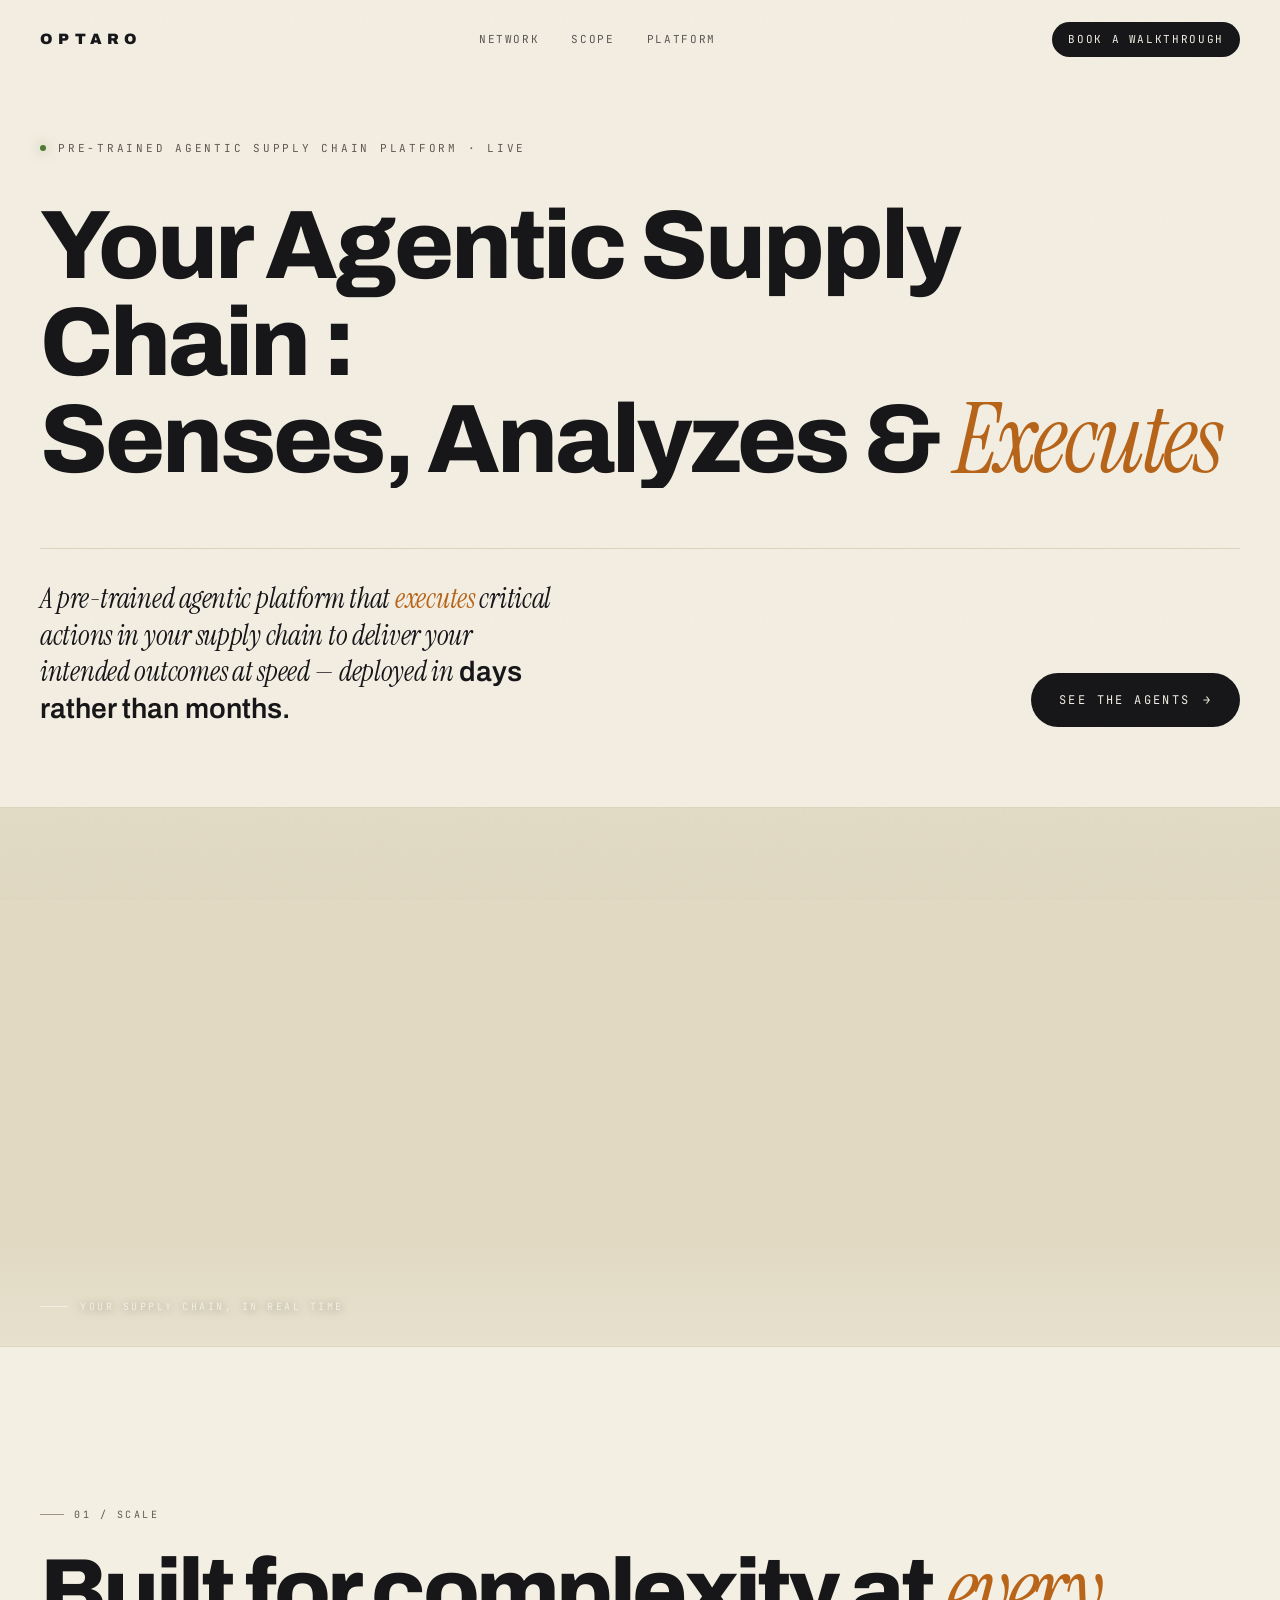
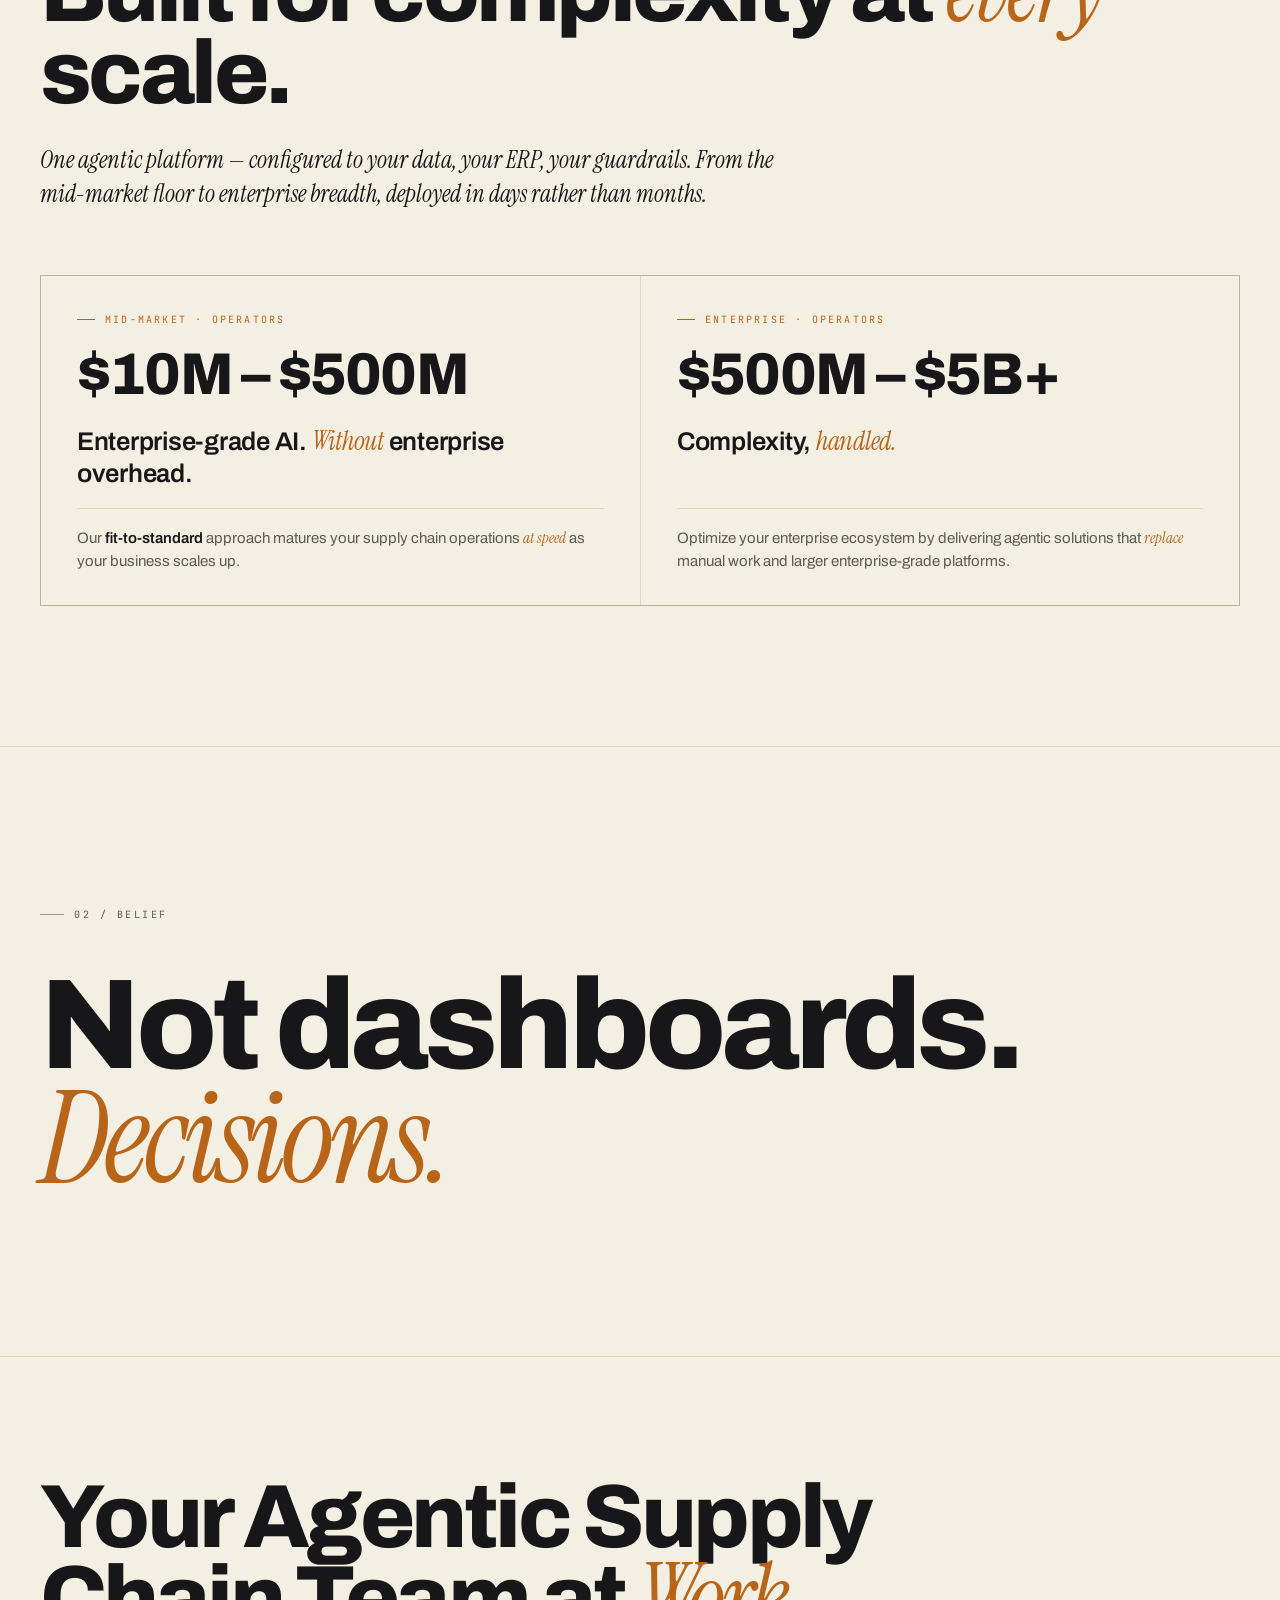
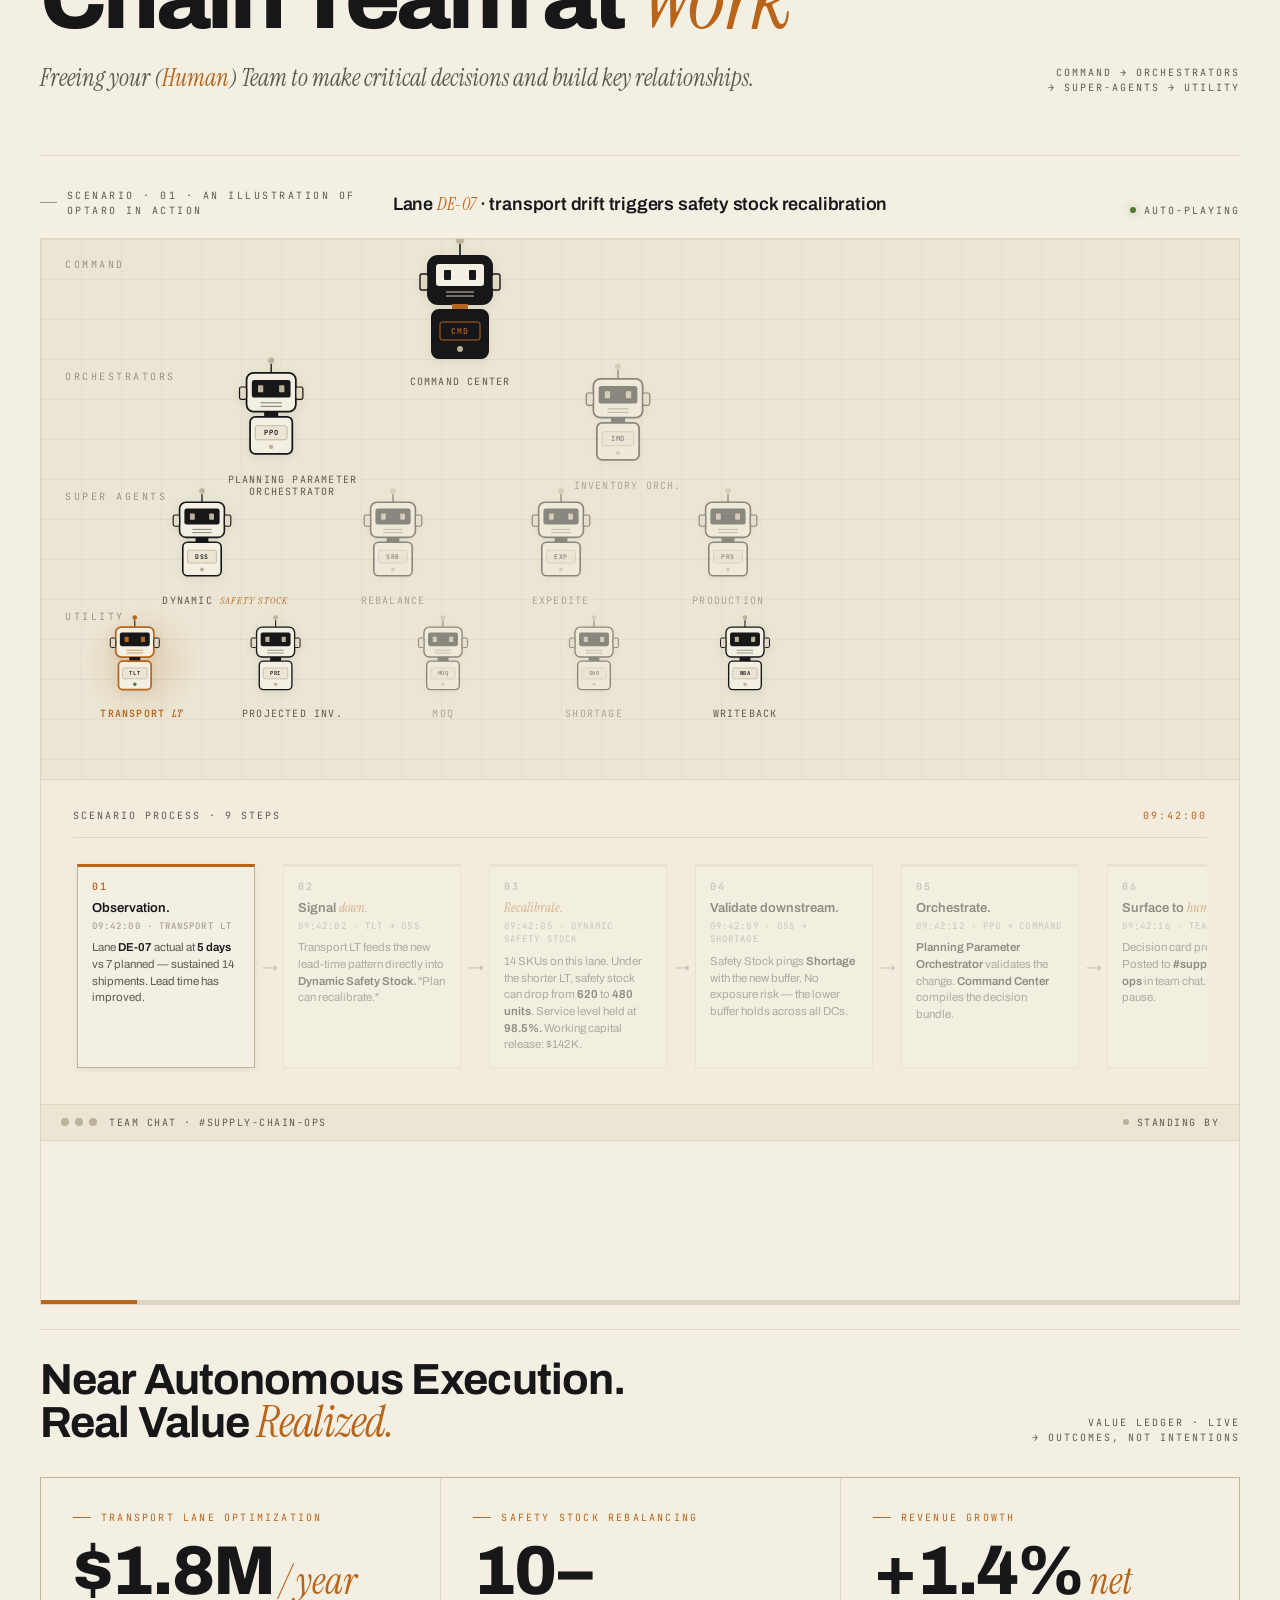
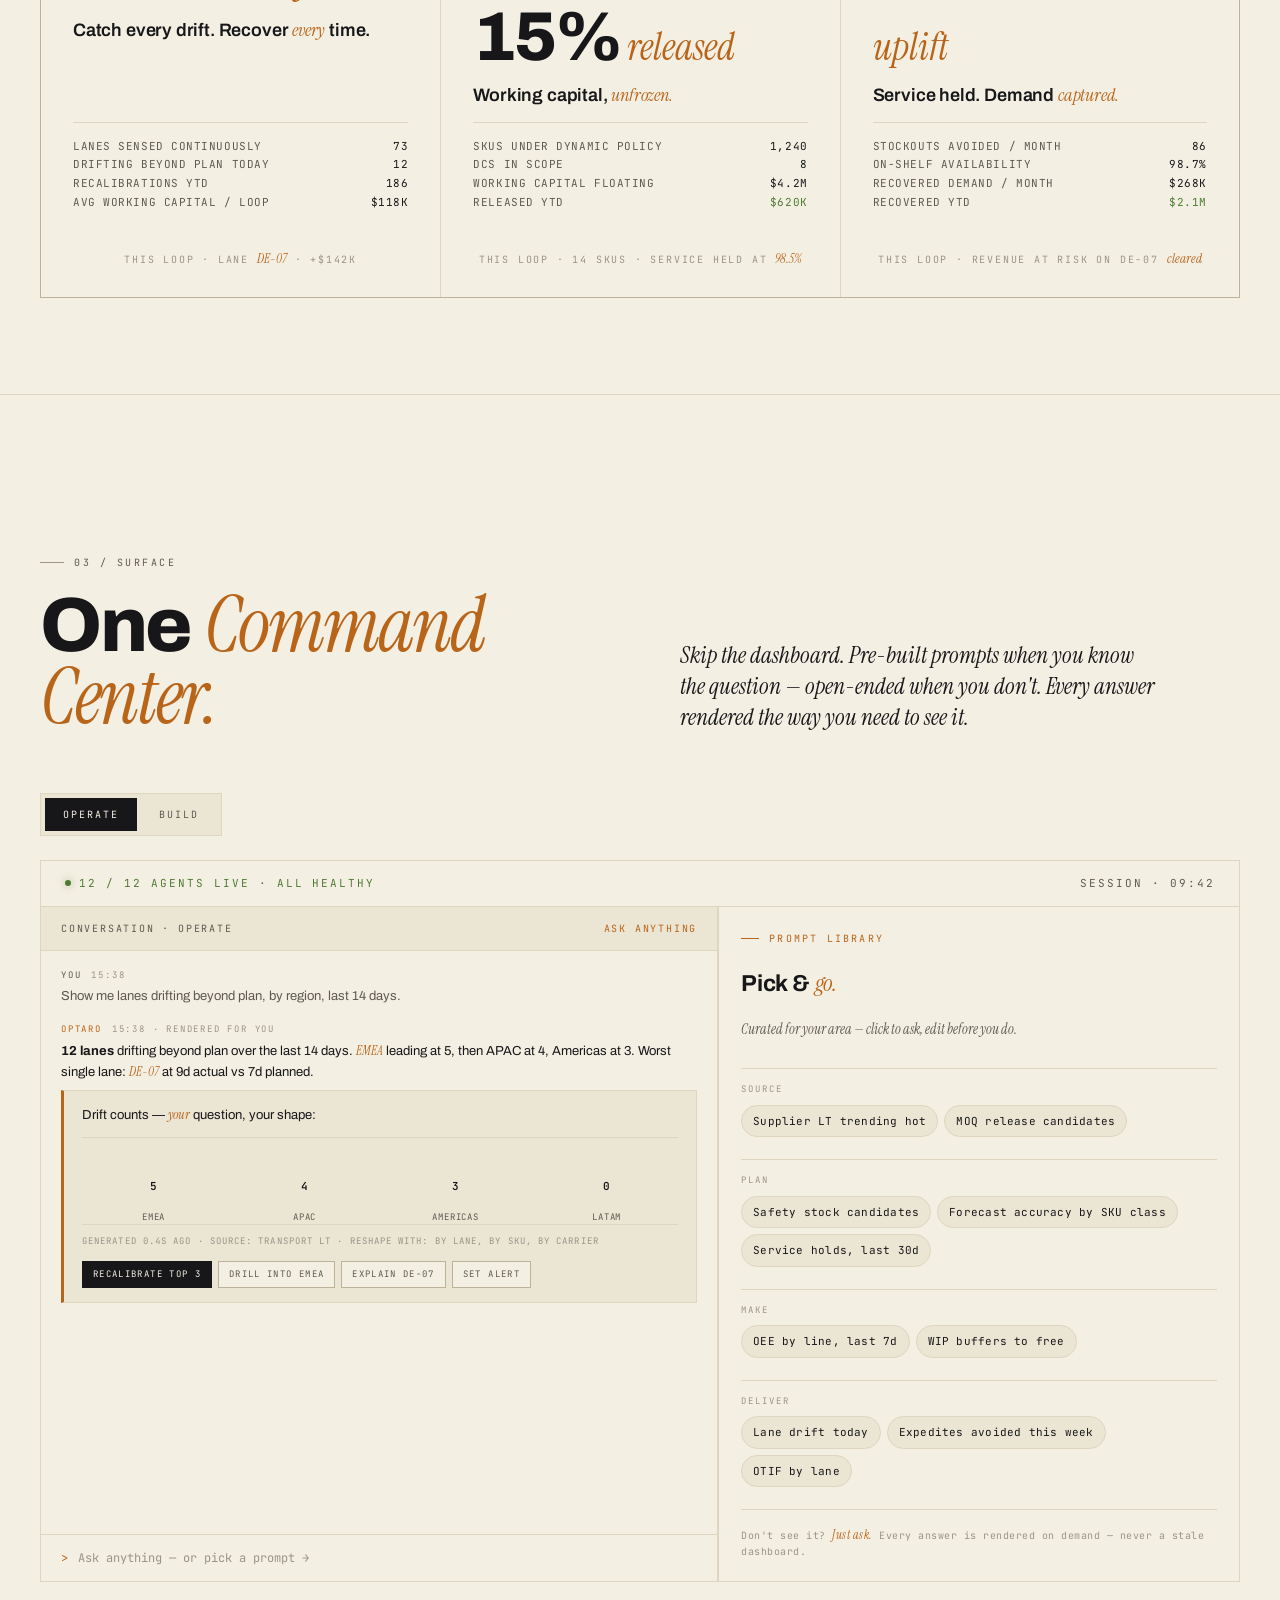
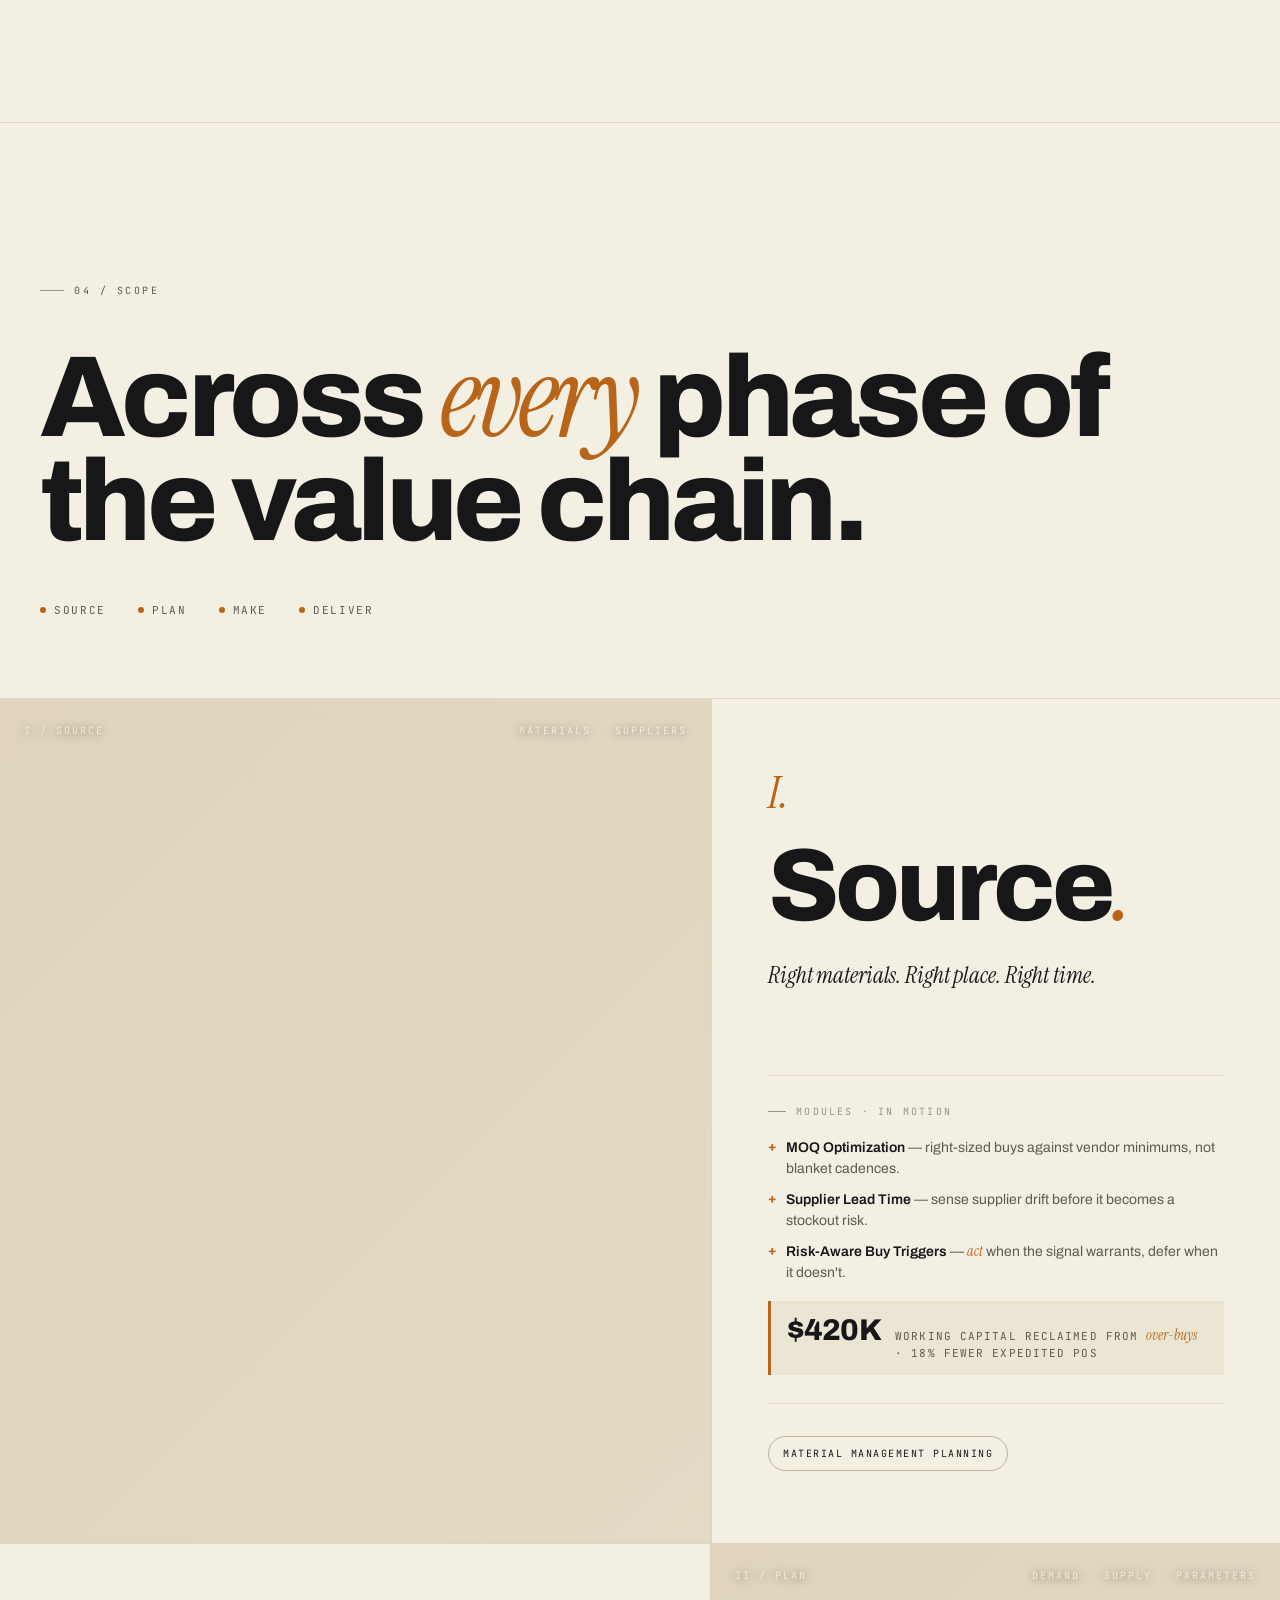
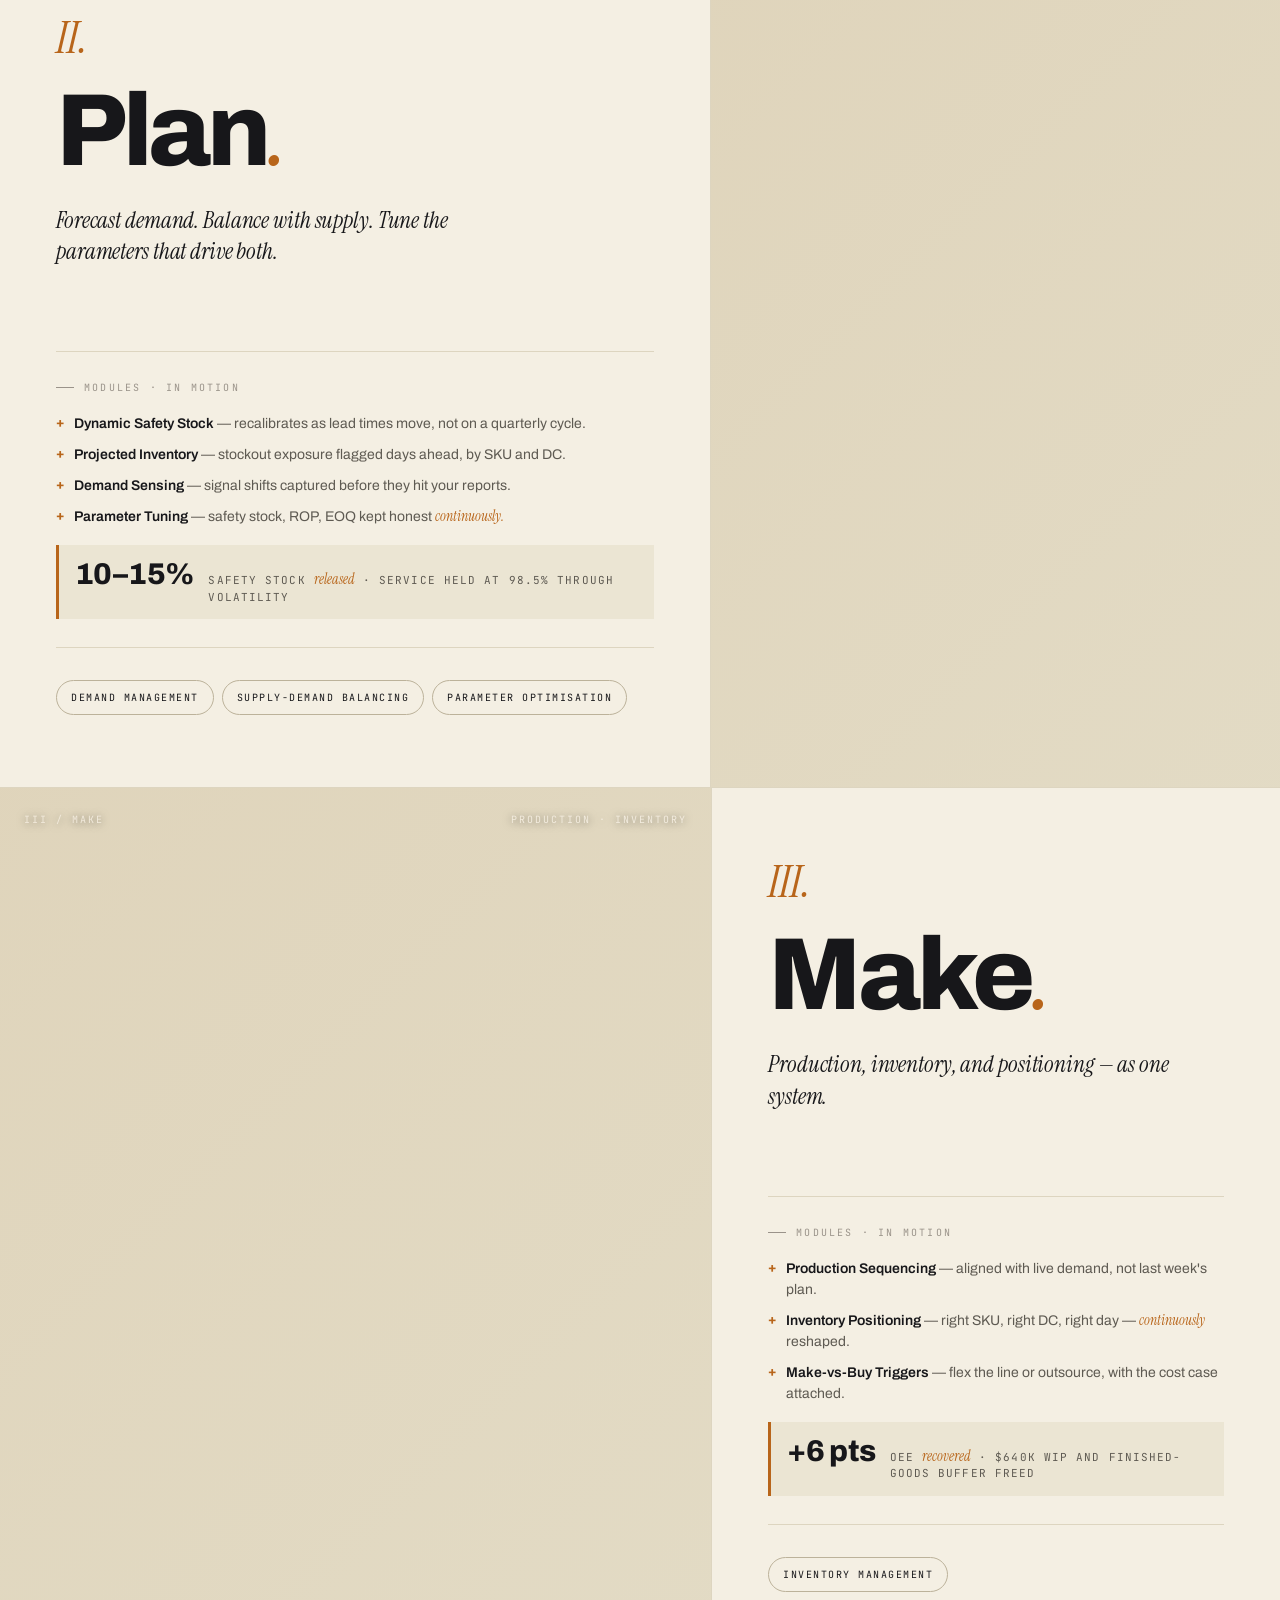
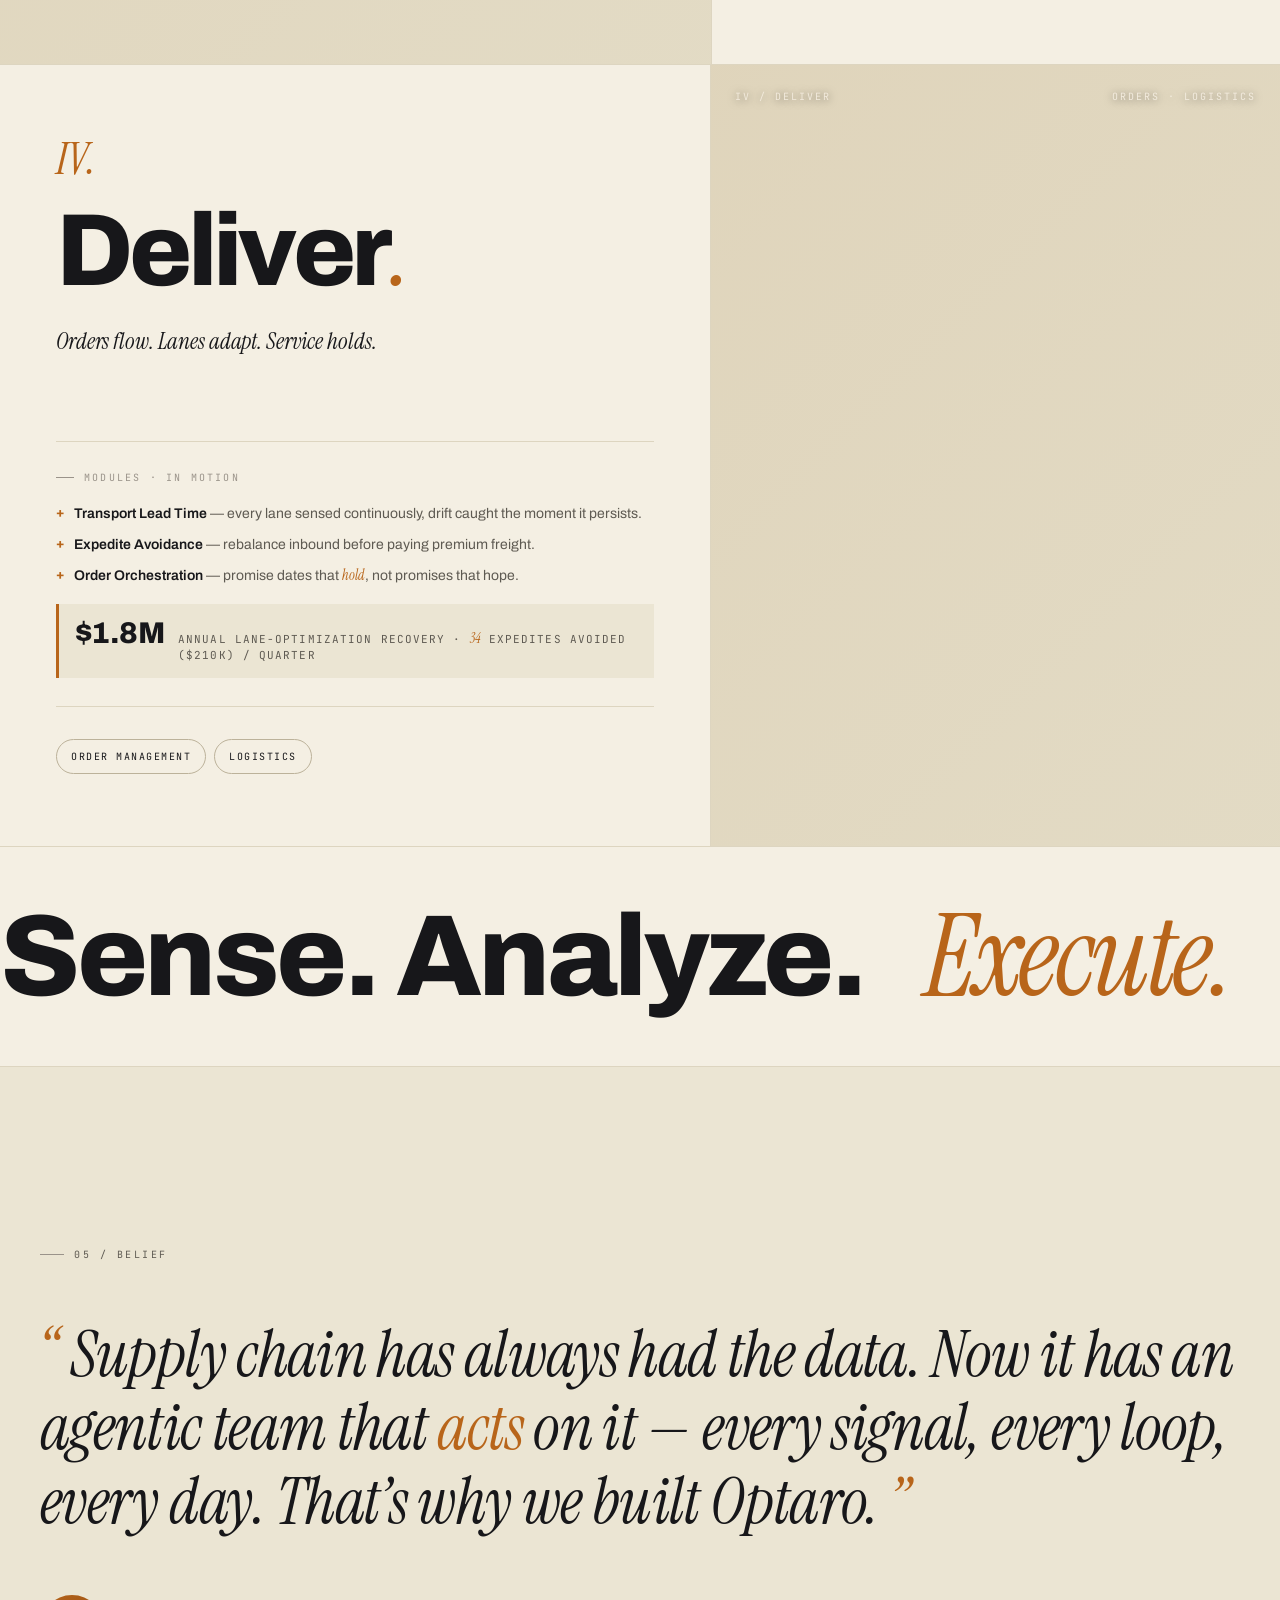
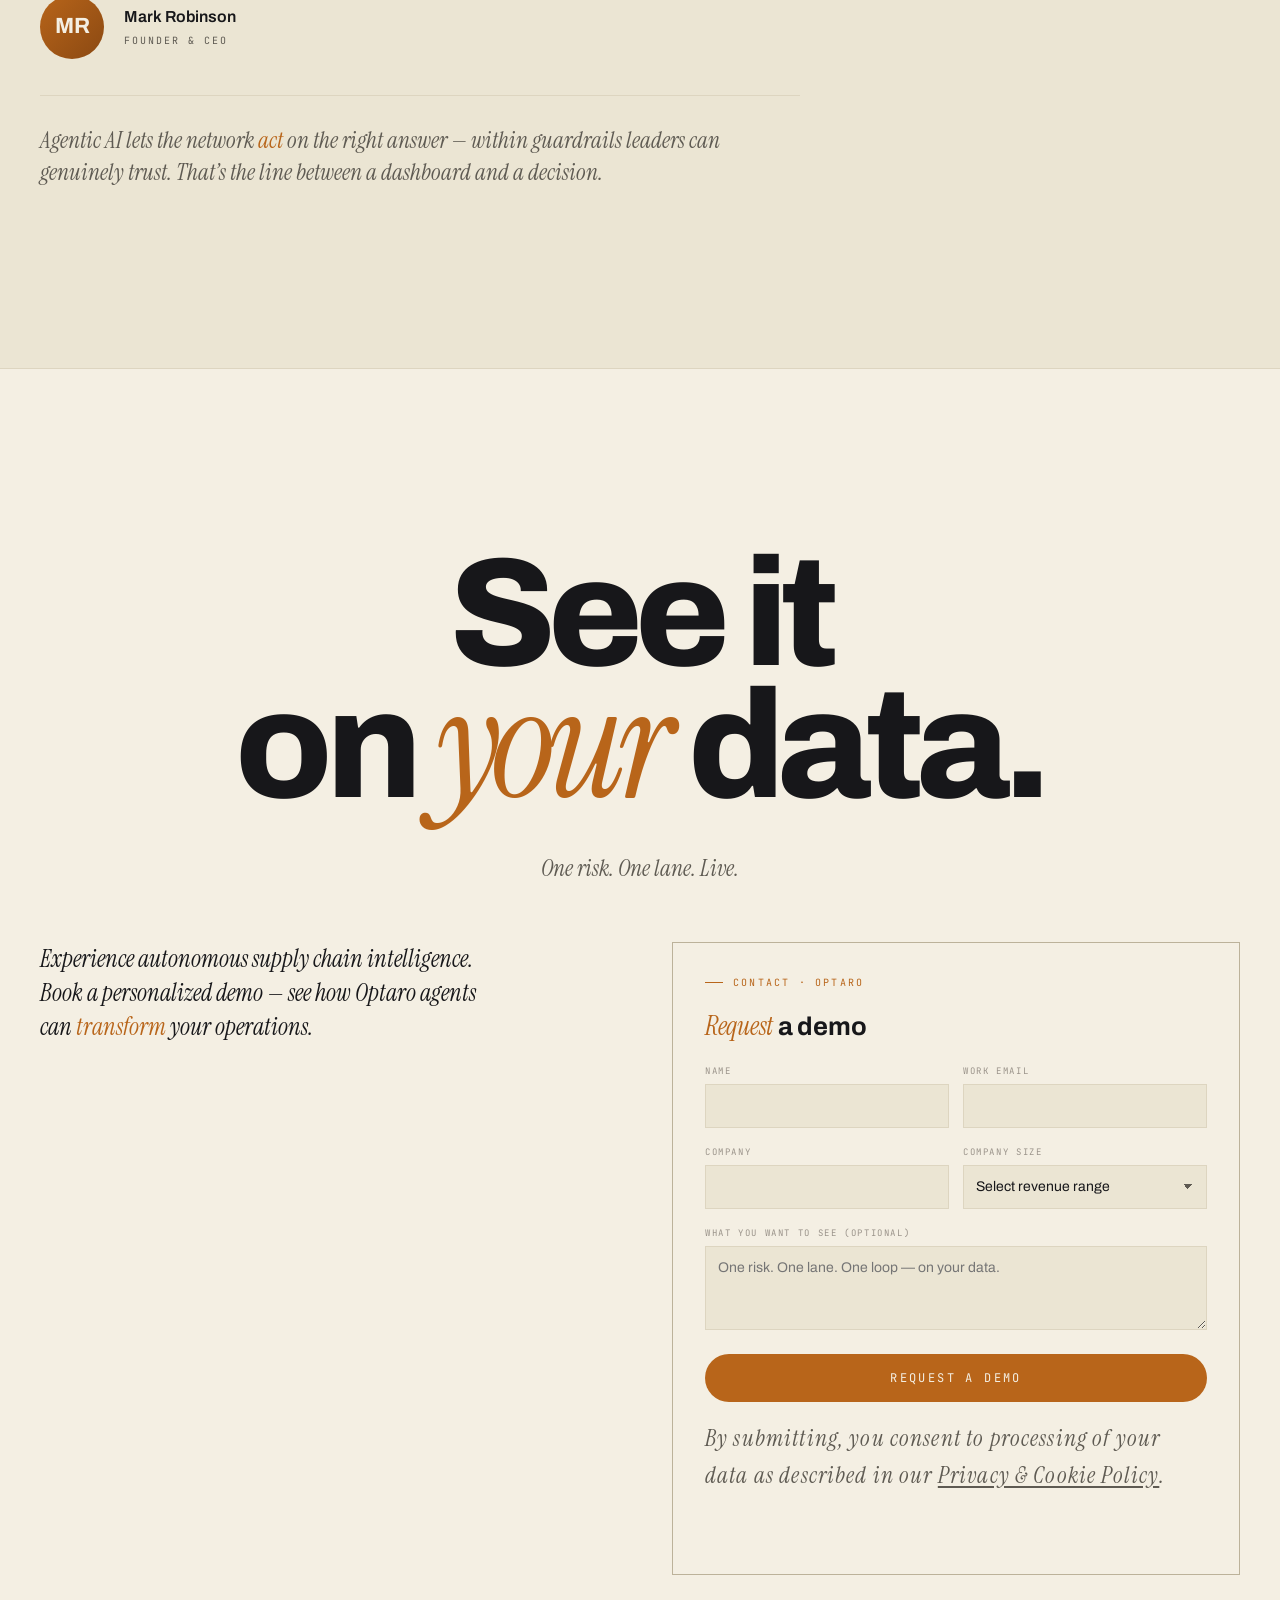
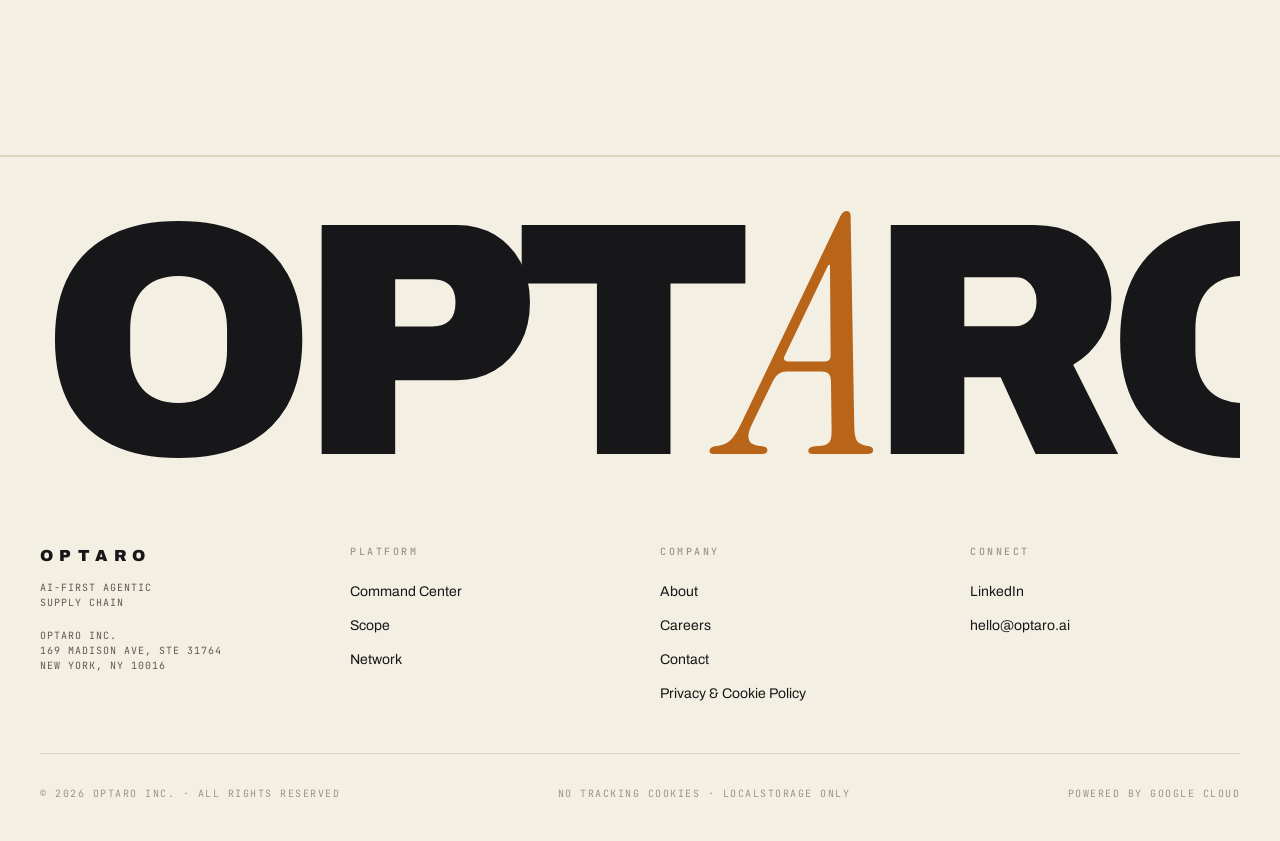
==== index.html @ 7438bffd "Speed up marquee 2x more (18s → 9s) Co-Authored-By: Claude Opus 4.6 (1M context) <noreply@anthropic." ====
<!DOCTYPE html>
<html lang="en">
<head>
<meta charset="UTF-8" />
<meta name="viewport" content="width=device-width, initial-scale=1.0" />
<title>Optaro — Agentic Supply Chain · Sense. Analyze. Execute.</title>
<link rel="preconnect" href="https://fonts.googleapis.com">
<link rel="preconnect" href="https://fonts.gstatic.com" crossorigin>
<link href="https://fonts.googleapis.com/css2?family=Archivo:ital,wght@0,400;0,500;0,600;0,700;0,800;0,900;1,400;1,600&family=Instrument+Serif:ital@0;1&family=JetBrains+Mono:wght@300;400;500&display=swap" rel="stylesheet">
<style>
  :root{
    --bg: #F4EFE3;
    --bg-2: #EBE5D3;
    --bg-3: #E1D9C2;
    --fg: #17171A;
    --fg-dim: #5E5A52;
    --fg-faint: #9A938A;
    --line: #DDD5C0;
    --line-bright: #BCB29A;
    --amber: #B8651A;
    --amber-soft: #8B4912;
    --live: #4E7A33;
  }
  *{ margin:0; padding:0; box-sizing: border-box; }
  html{ scroll-behavior: smooth; }
  body{
    background: var(--bg);
    color: var(--fg);
    font-family: 'Archivo', sans-serif;
    font-weight: 400;
    font-size: 16px;
    line-height: 1.5;
    -webkit-font-smoothing: antialiased;
    -moz-osx-font-smoothing: grayscale;
    overflow-x: hidden;
  }
  img{ display: block; max-width: 100%; }

  /* ---------- Grain ---------- */
  body::before{
    content:"";
    position: fixed; inset: 0;
    pointer-events: none;
    z-index: 9999;
    opacity: 0.06;
    mix-blend-mode: multiply;
    background-image: url("data:image/svg+xml;utf8,<svg xmlns='http://www.w3.org/2000/svg' width='200' height='200'><filter id='n'><feTurbulence type='fractalNoise' baseFrequency='0.85' numOctaves='3' stitchTiles='stitch'/></filter><rect width='100%25' height='100%25' filter='url(%23n)'/></svg>");
  }

  /* ---------- Loader ---------- */
  .loader{
    position: fixed; inset: 0;
    background: var(--bg);
    z-index: 10000;
    display: flex; align-items:center; justify-content:center;
    flex-direction: column;
    transition: opacity .8s ease, visibility .8s ease;
  }
  .loader.done{ opacity: 0; visibility: hidden; }
  .loader-mark{
    font-weight: 900;
    font-size: 18px;
    letter-spacing: 0.4em;
  }
  .loader-meta{
    font-family: 'JetBrains Mono', monospace;
    font-size: 10px;
    color: var(--fg-dim);
    margin-top: 28px;
    letter-spacing: 0.15em;
  }
  .loader-bar{
    width: 200px; height: 1px;
    background: var(--line-bright);
    margin-top: 20px;
    position: relative;
    overflow: hidden;
  }
  .loader-bar::after{
    content:"";
    position: absolute; top:0; left:-100%; width:100%; height:100%;
    background: var(--fg);
    animation: loadBar 1.8s cubic-bezier(.76,0,.24,1) forwards;
  }
  @keyframes loadBar{ to{ left:100%; } }

  /* ---------- Nav ---------- */
  nav.top{
    position: fixed; top: 0; left: 0; right: 0;
    z-index: 100;
    padding: 22px 40px;
    display: flex; align-items: center; justify-content: space-between;
    background: rgba(244, 239, 227, 0.85);
    backdrop-filter: blur(12px);
    -webkit-backdrop-filter: blur(12px);
    border-bottom: 1px solid transparent;
    transition: border-color .4s;
  }
  nav.top.scrolled{ border-bottom-color: var(--line); }
  nav.top .brand{
    font-weight: 900;
    font-size: 15px;
    letter-spacing: 0.35em;
  }
  nav.top .links{
    display: flex; gap: 32px;
    font-family: 'JetBrains Mono', monospace;
    font-size: 11px;
    letter-spacing: 0.15em;
    text-transform: uppercase;
  }
  nav.top .links a{
    color: var(--fg);
    text-decoration: none;
    opacity: 0.7;
    transition: opacity .3s;
  }
  nav.top .links a:hover{ opacity: 1; }
  nav.top .cta-small{
    font-family: 'JetBrains Mono', monospace;
    font-size: 11px;
    letter-spacing: 0.15em;
    text-transform: uppercase;
    color: var(--bg);
    background: var(--fg);
    padding: 9px 16px;
    border-radius: 100px;
    text-decoration: none;
    transition: background .3s;
  }
  nav.top .cta-small:hover{ background: var(--amber); }

  /* ---------- HERO ---------- */
  .hero{
    padding: 140px 40px 80px;
    display: flex; flex-direction: column;
    position: relative;
  }
  .hero-eyebrow{
    font-family: 'JetBrains Mono', monospace;
    font-size: 11px;
    letter-spacing: 0.25em;
    text-transform: uppercase;
    color: var(--fg-dim);
    display: flex; align-items: center; gap: 12px;
    margin-bottom: 40px;
  }
  .hero-eyebrow .dot{
    width: 6px; height: 6px; border-radius: 50%;
    background: var(--live);
    box-shadow: 0 0 12px rgba(78,122,51,0.5);
    animation: pulse 2s infinite;
  }
  @keyframes pulse{
    0%,100%{ opacity: 1; transform: scale(1); }
    50%{ opacity: 0.5; transform: scale(0.8); }
  }

  .hero-display{
    font-weight: 800;
    font-size: clamp(80px, 14vw, 240px);
    line-height: 0.85;
    letter-spacing: -0.04em;
  }
  /* Modifier for a fuller-sentence hero headline — top line static, verbs on line 2 ping sequentially */
  .hero-display.long{
    font-size: clamp(48px, 7.6vw, 120px);
    line-height: 1.0;
    letter-spacing: -0.03em;
  }
  .hero-display.long .line span{
    animation: none;
    transform: none;
  }
  /* Sequential verb "ping" on line 2: each verb lifts and flashes amber in turn,
     visually firing Senses → Analyzes → Executes like the platform's actual loop. */
  .hero-display.long .verb{
    display: inline-block;
    animation: verbPing 1.2s cubic-bezier(.2,.9,.2,1) forwards;
  }
  .hero-display.long .verb:nth-of-type(1){ animation-delay: 2.6s; }
  .hero-display.long .verb:nth-of-type(2){ animation-delay: 3.0s; }
  .hero-display.long .verb:nth-of-type(3){ animation-delay: 3.4s; }
  @keyframes verbPing{
    0%   { color: inherit; transform: translateY(0); }
    18%  { color: var(--amber); transform: translateY(-3px); }
    35%  { color: var(--amber); transform: translateY(0); }
    100% { color: var(--fg); transform: translateY(0); }
  }
  .hero-display .line{ display: block; overflow: hidden; }
  .hero-display .line span{
    display: inline-block;
    transform: translateY(110%);
    animation: riseIn 1s cubic-bezier(.2,.9,.2,1) forwards;
  }
  .hero-display .line:nth-child(1) span{ animation-delay: 1.9s; }
  .hero-display .line:nth-child(2) span{ animation-delay: 2.1s; }
  .hero-display .line:nth-child(3) span{ animation-delay: 2.3s; }
  @keyframes riseIn{ to{ transform: translateY(0); } }
  .hero-display em{
    font-family: 'Instrument Serif', serif;
    font-style: italic;
    font-weight: 400;
    color: var(--amber);
  }

  .hero-bottom{
    display: grid;
    grid-template-columns: 1fr 1fr;
    gap: 40px;
    align-items: end;
    margin-top: 60px;
    padding-top: 32px;
    border-top: 1px solid var(--line);
  }
  .hero-sub{
    font-family: 'Instrument Serif', serif;
    font-style: italic;
    font-size: clamp(20px, 2.2vw, 28px);
    line-height: 1.3;
    color: var(--fg);
    max-width: 520px;
    letter-spacing: -0.01em;
  }
  .hero-sub strong{
    font-family: 'Archivo', sans-serif;
    font-style: normal;
    font-weight: 600;
    letter-spacing: normal;
    color: var(--fg);
  }
  .hero-sub em{
    color: var(--amber);
    font-style: italic;
  }
  .hero-cta{
    justify-self: end;
  }
  .hero-cta a{
    font-family: 'JetBrains Mono', monospace;
    font-size: 12px;
    letter-spacing: 0.2em;
    text-transform: uppercase;
    color: var(--bg);
    background: var(--fg);
    padding: 18px 28px;
    border-radius: 100px;
    text-decoration: none;
    display: inline-flex; align-items: center; gap: 12px;
    transition: background .3s;
  }
  .hero-cta a:hover{ background: var(--amber); }

  /* ---------- Full-bleed image ---------- */
  .bleed{
    position: relative;
    width: 100%;
    height: clamp(340px, 60vh, 640px);
    overflow: hidden;
    background: var(--bg-3);
    border-top: 1px solid var(--line);
    border-bottom: 1px solid var(--line);
  }
  .bleed img{
    width: 100%; height: 100%;
    object-fit: cover;
    filter: grayscale(0.3) sepia(0.12) contrast(1.05) brightness(0.95);
  }
  .bleed::after{
    content:"";
    position: absolute; inset: 0;
    background: linear-gradient(180deg, rgba(244,239,227,0.15) 0%, transparent 20%, transparent 80%, rgba(244,239,227,0.35) 100%);
    pointer-events: none;
  }
  .bleed-caption{
    position: absolute;
    left: 40px; bottom: 32px;
    font-family: 'JetBrains Mono', monospace;
    font-size: 10px;
    letter-spacing: 0.25em;
    text-transform: uppercase;
    color: #F4EFE3;
    display: flex; align-items: center; gap: 12px;
    text-shadow: 0 1px 8px rgba(0,0,0,0.6);
  }
  .bleed-caption::before{
    content: ""; width: 28px; height: 1px;
    background: rgba(255,255,255,0.6);
  }

  /* ---------- Proof strip ---------- */
  .proof{
    display: grid;
    grid-template-columns: repeat(3, 1fr);
    border-bottom: 1px solid var(--line);
  }
  .proof-cell{
    padding: 64px 40px;
    border-right: 1px solid var(--line);
  }
  .proof-cell:last-child{ border-right: none; }
  .proof-num{
    font-weight: 500;
    font-size: clamp(48px, 7vw, 96px);
    line-height: 1;
    letter-spacing: -0.03em;
    margin-bottom: 14px;
  }
  .proof-num em{
    font-family: 'Instrument Serif', serif;
    font-style: italic;
    color: var(--amber);
    font-weight: 400;
  }
  .proof-label{
    font-family: 'JetBrains Mono', monospace;
    font-size: 10px;
    letter-spacing: 0.2em;
    text-transform: uppercase;
    color: var(--fg-dim);
  }

  /* ---------- Manifesto single line ---------- */
  .manifesto{
    padding: 160px 40px;
    border-bottom: 1px solid var(--line);
  }
  .manifesto-label{
    font-family: 'JetBrains Mono', monospace;
    font-size: 10px;
    letter-spacing: 0.25em;
    text-transform: uppercase;
    color: var(--fg-dim);
    margin-bottom: 48px;
    display: flex; align-items: center; gap: 10px;
  }
  .manifesto-label::before{
    content: "";
    width: 24px; height: 1px;
    background: var(--fg-faint);
  }
  .manifesto h2{
    font-weight: 800;
    font-size: clamp(56px, 10vw, 180px);
    line-height: 0.88;
    letter-spacing: -0.04em;
    max-width: 1600px;
  }
  .manifesto h2 em{
    font-family: 'Instrument Serif', serif;
    font-style: italic;
    color: var(--amber);
    font-weight: 400;
  }

  /* ---------- Agent network ---------- */
  .network{
    padding: 120px 40px 96px;
    position: relative;
    border-bottom: 1px solid var(--line);
  }
  .network-head{
    display: grid;
    grid-template-columns: 1fr auto;
    gap: 40px;
    margin-bottom: 60px;
    align-items: end;
  }
  .network-head h2{
    font-weight: 800;
    font-size: clamp(48px, 7vw, 112px);
    line-height: 0.9;
    letter-spacing: -0.04em;
  }
  .network-head h2 em{
    font-family: 'Instrument Serif', serif;
    font-style: italic;
    color: var(--amber);
    font-weight: 400;
  }
  .network-sub{
    font-family: 'Instrument Serif', serif;
    font-style: italic;
    font-size: clamp(20px, 1.9vw, 28px);
    line-height: 1.4;
    color: var(--fg-dim);
    margin-top: 22px;
    max-width: 720px;
  }
  .network-sub em{ color: var(--amber); }
  .network-head-meta{
    font-family: 'JetBrains Mono', monospace;
    font-size: 10px;
    letter-spacing: 0.2em;
    color: var(--fg-dim);
    text-align: right;
    text-transform: uppercase;
  }

  /* Shared keyframes used by the in-motion stage */
  @keyframes blink{
    0%,100%{ opacity: 1; }
    50%{ opacity: 0.3; }
  }
  @keyframes scan{
    0%,100%{ transform: scaleY(1); }
    50%{ transform: scaleY(0.2); }
  }

  /* ---------- SCENARIO HEADER (sits between .network-head and the stage) ---------- */
  .scen-head{
    padding: 32px 0 20px;
    display: grid;
    grid-template-columns: 1fr auto 1fr;
    gap: 24px;
    align-items: end;
    border-top: 1px solid var(--line);
  }
  .scen-label{
    font-family: 'JetBrains Mono', monospace;
    font-size: 10px; letter-spacing: 0.25em; text-transform: uppercase;
    color: var(--fg-dim);
    display: flex; align-items: center; gap: 10px;
  }
  .scen-label::before{ content: ""; width: 24px; height: 1px; background: var(--fg-faint); }
  .scen-title{
    font-family: 'Archivo', sans-serif;
    font-weight: 600;
    font-size: 18px;
    letter-spacing: -0.01em;
    text-align: center;
  }
  .scen-title em{
    font-family: 'Instrument Serif', serif;
    font-style: italic;
    color: var(--amber);
    font-weight: 400;
  }
  .scen-right{
    font-family: 'JetBrains Mono', monospace;
    font-size: 10px; letter-spacing: 0.2em; text-transform: uppercase;
    color: var(--fg-dim);
    text-align: right;
    display: flex; align-items: center; justify-content: flex-end; gap: 8px;
  }
  .scen-right .live-dot{
    width: 6px; height: 6px; border-radius: 50%;
    background: var(--live);
    box-shadow: 0 0 10px rgba(78,122,51,0.5);
    animation: pulse 1.5s infinite;
  }

  /* ---------- ANIMATION STAGE ---------- */
  .stage{
    position: relative;
    background: var(--bg-2);
    border: 1px solid var(--line);
    overflow: hidden;
    display: grid;
    grid-template-columns: 1fr 360px;
    grid-template-rows: 540px auto 200px;
  }
  .stage::before{
    content: "";
    position: absolute; inset: 0;
    background-image:
      linear-gradient(to right, rgba(23,23,26,0.04) 1px, transparent 1px),
      linear-gradient(to bottom, rgba(23,23,26,0.04) 1px, transparent 1px);
    background-size: 40px 40px;
    pointer-events: none;
  }

  /* Narrative panel (left) */
  .narrate{
    grid-column: 1; grid-row: 1 / span 2;
    border-right: 1px solid var(--line);
    background: rgba(244, 239, 227, 0.7);
    backdrop-filter: blur(4px);
    padding: 28px 24px;
    overflow-y: auto;
    position: relative;
    z-index: 2;
  }
  .narrate-head{
    font-family: 'JetBrains Mono', monospace;
    font-size: 10px; letter-spacing: 0.2em; text-transform: uppercase;
    color: var(--fg-dim);
    padding-bottom: 16px;
    border-bottom: 1px solid var(--line);
    margin-bottom: 20px;
    display: flex; justify-content: space-between;
  }
  .narrate-head .clock{ color: var(--amber); }
  .step{
    padding: 14px 0;
    border-bottom: 1px solid var(--line);
    opacity: 0.25;
    transform: translateX(-6px);
    transition: opacity .5s ease, transform .5s ease;
  }
  .step.active{ opacity: 1; transform: translateX(0); }
  .step.done{ opacity: 0.55; transform: translateX(0); }
  .step.done .step-title{ color: var(--fg-dim); }
  .step-num{
    font-family: 'JetBrains Mono', monospace;
    font-size: 10px; letter-spacing: 0.15em;
    color: var(--fg-faint);
    margin-bottom: 6px;
    display: flex; justify-content: space-between;
  }
  .step.active .step-num{ color: var(--amber); }
  .step.done .step-num::after{ content: "✓"; color: var(--live); font-size: 11px; }
  .step-title{
    font-weight: 600;
    font-size: 14px;
    line-height: 1.3;
    color: var(--fg);
    margin-bottom: 4px;
  }
  .step-title em{
    font-family: 'Instrument Serif', serif;
    font-style: italic;
    color: var(--amber);
    font-weight: 400;
  }
  .step-body{
    font-size: 12px;
    color: var(--fg-dim);
    line-height: 1.5;
  }
  .step-body strong{ color: var(--fg); font-weight: 600; }

  .narrate-divider{
    text-align: center;
    font-family: 'JetBrains Mono', monospace;
    font-size: 10px; letter-spacing: 0.3em;
    color: var(--amber);
    padding: 18px 0;
    border-bottom: 1px solid var(--line);
    opacity: 0;
    transition: opacity .4s ease;
  }
  .narrate-divider.visible{ opacity: 1; }
  .narrate-divider.visible::before{ content: "╌╌ "; color: var(--fg-faint); }
  .narrate-divider.visible::after{ content: " ╌╌"; color: var(--fg-faint); }

  /* ---------- HORIZONTAL PROCESS FLOW (full width below the robots, replaces narrate) ---------- */
  .flow{
    grid-column: 1 / span 2;
    grid-row: 2;
    border-top: 1px solid var(--line);
    background: rgba(244, 239, 227, 0.7);
    backdrop-filter: blur(4px);
    padding: 28px 32px 32px;
    position: relative;
    z-index: 2;
  }
  .flow-head{
    font-family: 'JetBrains Mono', monospace;
    font-size: 10px; letter-spacing: 0.2em;
    text-transform: uppercase;
    color: var(--fg-dim);
    display: flex; justify-content: space-between; align-items: center;
    padding-bottom: 14px;
    margin-bottom: 22px;
    border-bottom: 1px solid var(--line);
  }
  .flow-head .clock{ color: var(--amber); }
  .flow-steps{
    list-style: none;
    margin: 0;
    padding: 4px 4px;
    display: flex; flex-direction: row;
    gap: 28px;
    align-items: stretch;
    overflow-x: auto;
    scroll-behavior: smooth;
  }
  .flow-step{
    position: relative;
    flex: 0 0 178px;
    display: flex; flex-direction: column;
    gap: 6px;
    padding: 12px 14px 14px;
    background: var(--bg);
    border: 1px solid var(--line);
    border-top: 3px solid var(--line);
    opacity: 0.45;
    transition: opacity .5s ease, border-color .5s ease, box-shadow .4s ease;
  }
  .flow-step.active{
    opacity: 1;
    border-color: var(--line-bright);
    border-top-color: var(--amber);
    box-shadow: 0 4px 12px rgba(23,23,26,0.06);
  }
  .flow-step.done{
    opacity: 0.78;
    border-top-color: var(--live);
  }
  /* Right-arrow connector between adjacent cards (lives in the gap to the left of each card) */
  .flow-step + .flow-step::before{
    content: "→";
    position: absolute;
    left: -22px; top: 50%;
    transform: translateY(-50%);
    width: 16px; line-height: 16px;
    text-align: center;
    font-size: 16px;
    color: var(--fg-faint);
    transition: color .4s ease;
  }
  .flow-step.done + .flow-step::before,
  .flow-step.done + .flow-step.active::before{ color: var(--amber); }
  .flow-step-num{
    font-family: 'JetBrains Mono', monospace;
    font-size: 10px;
    letter-spacing: 0.22em;
    color: var(--fg-faint);
    font-weight: 600;
    text-transform: uppercase;
  }
  .flow-step.active .flow-step-num{ color: var(--amber); }
  .flow-step.done .flow-step-num{ color: var(--live); }
  .flow-step.done .flow-step-num::after{ content: " ✓"; color: var(--live); }
  .flow-step-content{ display: flex; flex-direction: column; gap: 4px; min-width: 0; }
  .flow-step-title{
    font-weight: 600;
    font-size: 13px;
    line-height: 1.25;
    color: var(--fg);
  }
  .flow-step-title em{
    font-family: 'Instrument Serif', serif;
    font-style: italic;
    color: var(--amber);
    font-weight: 400;
  }
  .flow-step-time{
    font-family: 'JetBrains Mono', monospace;
    font-size: 9px;
    letter-spacing: 0.12em;
    color: var(--fg-faint);
    text-transform: uppercase;
  }
  .flow-step-body{
    font-size: 11.5px;
    line-height: 1.45;
    color: var(--fg-dim);
    margin-top: 2px;
  }
  .flow-step-body strong{ color: var(--fg); font-weight: 600; }
  .flow-step-body em{
    font-family: 'Instrument Serif', serif;
    font-style: italic;
    color: var(--amber);
  }
  .flow-step.waiting::after{
    content: "WAITING FOR HUMAN";
    margin-top: 6px;
    padding-top: 8px;
    border-top: 1px dashed var(--amber);
    font-family: 'JetBrains Mono', monospace;
    font-size: 8px;
    letter-spacing: 0.25em;
    text-transform: uppercase;
    color: var(--amber);
    text-align: center;
    animation: blink 1.5s infinite;
  }

  /* ---------- ROBOT AGENTS ---------- */
  .agents{
    grid-column: 1; grid-row: 1;
    position: relative;
  }
  .agents-svg{
    position: absolute; inset: 0;
    width: 100%; height: 100%;
    pointer-events: none;
  }
  .tier-label{
    position: absolute;
    font-family: 'JetBrains Mono', monospace;
    font-size: 10px; letter-spacing: 0.25em; text-transform: uppercase;
    color: var(--fg-faint);
  }

  .agent{
    position: absolute;
    transform: translate(-50%, -50%);
    cursor: default;
    z-index: 3;
    transition: transform .3s ease;
  }
  .agent:hover{ z-index: 10; }
  .agent-bot{
    display: block;
    filter: drop-shadow(0 2px 4px rgba(23,23,26,0.08));
    animation: botFloat 6s ease-in-out infinite;
    animation-delay: var(--float-delay, 0s);
  }
  @keyframes botFloat{
    0%,100%{ transform: translateY(0); }
    50%{ transform: translateY(-4px); }
  }
  .agent-label{
    margin-top: 6px;
    text-align: center;
    font-family: 'JetBrains Mono', monospace;
    font-size: 10px;
    letter-spacing: 0.12em;
    text-transform: uppercase;
    color: var(--fg-dim);
    white-space: nowrap;
    line-height: 1.2;
  }
  .agent.active .agent-label{ color: var(--amber); font-weight: 600; }

  .agent-halo{
    position: absolute;
    top: 50%; left: 50%;
    width: 140%; height: 140%;
    transform: translate(-50%, -50%);
    border-radius: 50%;
    background: radial-gradient(circle, rgba(184,101,26,0.18) 0%, transparent 60%);
    opacity: 0;
    transition: opacity .5s ease;
    pointer-events: none;
  }
  .agent.active .agent-halo{ opacity: 1; animation: haloPulse 2s ease-in-out infinite; }
  @keyframes haloPulse{
    0%,100%{ transform: translate(-50%,-50%) scale(1); opacity: 0.8; }
    50%{ transform: translate(-50%,-50%) scale(1.15); opacity: 0.4; }
  }

  /* Robot SVG component styles */
  .bot-antenna-stem{ stroke: var(--fg); stroke-width: 1.6; }
  .bot-blinker{ fill: var(--line-bright); transition: fill .4s ease; }
  .agent.active .bot-blinker{ fill: var(--amber); animation: blink .6s infinite; }
  .bot-head{ fill: var(--bg); stroke: var(--fg); stroke-width: 2; transition: stroke .4s ease; }
  .agent.active .bot-head{ stroke: var(--amber); stroke-width: 2.5; }
  .bot-face{ fill: var(--fg); }
  .bot-eye{ fill: var(--line-bright); transition: fill .3s ease; transform-origin: center; }
  .agent.active .bot-eye{ fill: var(--amber); }
  .agent.thinking .bot-eye{ animation: scan .8s infinite; }
  .bot-grille{ stroke: var(--fg-dim); stroke-width: 0.9; }
  .agent.active .bot-grille{ stroke: var(--amber); }
  .bot-ear{ fill: var(--bg-3); stroke: var(--fg); stroke-width: 1.4; }
  .bot-neck{ fill: var(--fg); }
  .bot-body{ fill: var(--bg); stroke: var(--fg); stroke-width: 2; transition: stroke .4s ease; }
  .agent.active .bot-body{ stroke: var(--amber); stroke-width: 2.5; }
  .bot-plate{ fill: var(--bg-2); stroke: var(--line-bright); stroke-width: 1; }
  .bot-plate-text{
    font-family: 'JetBrains Mono', monospace;
    font-size: 8px;
    font-weight: 600;
    fill: var(--fg);
    letter-spacing: 0.1em;
  }
  .bot-status-light{ fill: var(--line-bright); transition: fill .4s ease; }
  .agent.active .bot-status-light{ fill: var(--live); animation: pulse 1.2s infinite; }

  .agent.tier-command .bot-head{ fill: var(--fg); }
  .agent.tier-command .bot-body{ fill: var(--fg); }
  .agent.tier-command .bot-face{ fill: var(--bg); }
  .agent.tier-command .bot-eye{ fill: var(--fg); }
  .agent.tier-command.active .bot-eye{ fill: var(--amber); }
  .agent.tier-command .bot-plate{ fill: var(--fg); stroke: var(--amber); }
  .agent.tier-command .bot-plate-text{ fill: var(--amber); }
  .agent.tier-command .bot-neck{ fill: var(--amber); }
  .agent.tier-command .bot-grille{ stroke: var(--bg-3); }

  .agent.dim{ opacity: 0.45; }

  /* Connection paths */
  .conn{ stroke: var(--line-bright); stroke-width: 1; fill: none; transition: stroke .4s ease, stroke-width .4s ease; }
  .conn.hot{
    stroke: var(--amber);
    stroke-width: 1.6;
    stroke-dasharray: 5, 4;
    animation: dashFlow .8s linear infinite;
  }
  .conn-dashed{
    stroke: var(--amber);
    stroke-width: 1;
    stroke-dasharray: 4, 4;
    fill: none;
    opacity: 0;
    animation: dashFlow 1.2s linear infinite;
  }
  .conn-dashed.on{ opacity: 0.7; }
  @keyframes dashFlow{ to{ stroke-dashoffset: -16; } }

  /* Traveling data packet */
  .packet{
    position: absolute;
    width: 14px; height: 14px;
    border-radius: 50%;
    background: radial-gradient(circle, var(--amber) 0%, rgba(184,101,26,0.3) 50%, transparent 100%);
    pointer-events: none;
    z-index: 4;
    transform: translate(-50%, -50%);
    filter: drop-shadow(0 0 6px var(--amber));
  }
  .packet::after{
    content: "";
    position: absolute;
    top: 50%; left: 50%;
    width: 4px; height: 4px;
    border-radius: 50%;
    background: var(--amber);
    transform: translate(-50%, -50%);
  }
  /* Ambient (live-green) telemetry pulse — small, continuous, between scripted packets */
  .packet.ambient{
    width: 9px; height: 9px;
    background: radial-gradient(circle, var(--live) 0%, rgba(78,122,51,0.32) 55%, transparent 100%);
    filter: drop-shadow(0 0 5px rgba(78,122,51,0.7));
  }
  .packet.ambient::after{
    width: 3px; height: 3px;
    background: var(--live);
  }

  /* ---------- Decision card (top-right) ---------- */
  .dec-card{
    grid-column: 2; grid-row: 1;
    margin: 24px;
    background: var(--bg);
    border: 1px solid var(--line-bright);
    border-left: 4px solid var(--amber);
    padding: 22px;
    position: relative;
    z-index: 2;
    opacity: 0;
    transform: translateX(20px);
    transition: opacity .6s ease, transform .6s ease;
    align-self: start;
    box-shadow: 0 4px 16px rgba(23,23,26,0.06);
  }
  .dec-card.visible{ opacity: 1; transform: translateX(0); }
  .dec-card-label{
    font-family: 'JetBrains Mono', monospace;
    font-size: 9px; letter-spacing: 0.2em; text-transform: uppercase;
    color: var(--amber);
    margin-bottom: 12px;
    display: flex; justify-content: space-between;
  }
  .dec-card-title{
    font-weight: 700;
    font-size: 18px;
    line-height: 1.2;
    letter-spacing: -0.01em;
    margin-bottom: 10px;
  }
  .dec-card-title em{
    font-family: 'Instrument Serif', serif;
    font-style: italic;
    color: var(--amber);
    font-weight: 400;
  }
  .dec-card-desc{
    font-size: 13px;
    color: var(--fg-dim);
    line-height: 1.55;
    margin-bottom: 14px;
  }
  .dec-card-kv{
    display: grid;
    grid-template-columns: 1fr 1fr;
    gap: 8px 12px;
    padding: 12px 0;
    border-top: 1px solid var(--line);
    border-bottom: 1px solid var(--line);
    margin-bottom: 14px;
    font-family: 'JetBrains Mono', monospace;
    font-size: 10px;
    letter-spacing: 0.08em;
    text-transform: uppercase;
  }
  .dec-card-kv .k{ color: var(--fg-faint); }
  .dec-card-kv .v{ color: var(--fg); text-align: right; }
  .dec-card-kv .v.amber{ color: var(--amber); }
  .dec-card-kv .v.live{ color: var(--live); }
  .dec-card-status{
    font-family: 'JetBrains Mono', monospace;
    font-size: 10px; letter-spacing: 0.15em; text-transform: uppercase;
    color: var(--fg-faint);
    text-align: center;
    padding: 10px 0;
  }
  .dec-card-status.pending{ color: var(--amber); animation: blink 1.5s infinite; }
  .dec-card-status.done{ color: var(--live); }
  .dec-card-status.done::before{ content: "✓ "; }

  /* ---------- Human chat panel (bottom) ---------- */
  .chat-panel{
    grid-column: 1 / span 2;
    grid-row: 3;
    border-top: 1px solid var(--line);
    background: var(--bg);
    display: flex; flex-direction: column;
    position: relative;
    z-index: 2;
  }
  .chat-chrome{
    padding: 10px 20px;
    border-bottom: 1px solid var(--line);
    display: flex; justify-content: space-between; align-items: center;
    font-family: 'JetBrains Mono', monospace;
    font-size: 10px; letter-spacing: 0.15em; text-transform: uppercase;
    color: var(--fg-dim);
    background: var(--bg-2);
  }
  .chat-chrome .dots{ display: flex; gap: 6px; }
  .chat-chrome .dots span{
    width: 8px; height: 8px; border-radius: 50%;
    background: var(--line-bright);
  }
  .chat-chrome-status{
    display: flex; align-items: center; gap: 8px;
    color: var(--fg-dim);
  }
  .chat-chrome-status::before{
    content: "";
    width: 6px; height: 6px; border-radius: 50%;
    background: var(--line-bright);
  }
  .chat-chrome-status.waiting::before{
    background: var(--amber);
    animation: blink 1.2s infinite;
  }
  .chat-chrome-status.waiting{ color: var(--amber); }
  .chat-chrome-status.acted::before{ background: var(--live); }
  .chat-chrome-status.acted{ color: var(--live); }

  .chat-body{
    flex: 1;
    padding: 14px 22px;
    display: flex; flex-direction: column; gap: 10px;
    overflow-y: auto;
  }
  .cmsg{
    display: grid;
    grid-template-columns: 32px 1fr;
    gap: 12px;
    opacity: 0;
    transform: translateY(8px);
    transition: opacity .4s ease, transform .4s ease;
  }
  .cmsg.visible{ opacity: 1; transform: translateY(0); }
  .cmsg-av{
    width: 32px; height: 32px;
    border-radius: 6px;
    background: var(--amber);
    color: var(--bg);
    display: flex; align-items: center; justify-content: center;
    font-weight: 800;
    font-size: 14px;
  }
  .cmsg-av.human{
    background: var(--bg-3);
    color: var(--fg);
    font-weight: 700;
    font-size: 12px;
  }
  .cmsg-head{
    display: flex; align-items: baseline; gap: 8px;
    margin-bottom: 3px;
  }
  .cmsg-name{ font-weight: 700; font-size: 13px; }
  .cmsg-tag{
    font-family: 'JetBrains Mono', monospace;
    font-size: 9px;
    letter-spacing: 0.15em;
    padding: 1px 5px;
    background: var(--bg-3);
    color: var(--fg-dim);
    border-radius: 2px;
    text-transform: uppercase;
  }
  .cmsg-time{
    font-family: 'JetBrains Mono', monospace;
    font-size: 9px;
    color: var(--fg-faint);
    letter-spacing: 0.1em;
  }
  .cmsg-body{
    font-size: 13px;
    line-height: 1.5;
    color: var(--fg);
  }
  .cmsg-body strong{ color: var(--fg); font-weight: 600; }
  .cmsg-body em{
    font-family: 'Instrument Serif', serif;
    font-style: italic;
    color: var(--amber);
  }

  .cmsg-actions{
    display: flex; gap: 6px;
    margin-top: 8px;
  }
  .cmsg-btn{
    font-family: 'JetBrains Mono', monospace;
    font-size: 10px;
    letter-spacing: 0.12em;
    text-transform: uppercase;
    padding: 8px 12px;
    border: 1px solid var(--line-bright);
    background: var(--bg);
    color: var(--fg);
    border-radius: 3px;
    cursor: pointer;
    transition: all .2s ease;
  }
  .cmsg-btn:hover{ border-color: var(--amber); color: var(--amber); }
  .cmsg-btn.primary{
    background: var(--fg);
    color: var(--bg);
    border-color: var(--fg);
  }
  .cmsg-btn.primary:hover{
    background: var(--amber);
    border-color: var(--amber);
    color: var(--bg);
  }
  .cmsg-btn.primary.flash{
    animation: flashBtn 1.5s ease-in-out infinite;
  }
  @keyframes flashBtn{
    0%, 100%{ box-shadow: 0 0 0 0 rgba(184,101,26,0); }
    50%{ box-shadow: 0 0 0 6px rgba(184,101,26,0.25); }
  }
  .cmsg-btn:disabled{
    opacity: 0.4;
    cursor: not-allowed;
  }
  .cmsg-confirm{
    display: flex; align-items: center; gap: 8px;
    padding: 10px 14px;
    background: rgba(78,122,51,0.08);
    border: 1px solid rgba(78,122,51,0.3);
    margin-top: 10px;
    font-family: 'JetBrains Mono', monospace;
    font-size: 11px;
    letter-spacing: 0.05em;
    color: var(--live);
  }
  .cmsg-confirm::before{
    content: "✓";
    font-size: 14px;
    font-weight: 700;
  }

  /* Phase indicator at very bottom */
  .phase-bar{
    position: absolute;
    bottom: 0; left: 0; right: 0;
    height: 4px;
    background: var(--line);
    z-index: 5;
  }
  .phase-bar-fill{
    height: 100%;
    background: var(--amber);
    width: 0%;
    transition: width .6s cubic-bezier(.2,.9,.2,1);
  }

  /* Replay button */
  .replay-btn{
    position: absolute;
    top: 24px; right: 380px;
    z-index: 20;
    padding: 10px 18px;
    background: var(--fg);
    color: var(--bg);
    border: none;
    border-radius: 100px;
    font-family: 'JetBrains Mono', monospace;
    font-size: 10px;
    letter-spacing: 0.2em;
    text-transform: uppercase;
    cursor: pointer;
    opacity: 0;
    pointer-events: none;
    transition: opacity .4s ease, background .3s ease;
  }
  .replay-btn.visible{ opacity: 1; pointer-events: auto; }
  .replay-btn:hover{ background: var(--amber); }

  /* ---------- VALUE LEDGER (sits below the stage, inside .network) ---------- */
  .value-ledger{
    margin-top: 24px;
    padding-top: 28px;
    border-top: 1px solid var(--line);
  }
  .value-ledger-head{
    display: grid;
    grid-template-columns: 1fr auto;
    gap: 24px;
    align-items: end;
    margin-bottom: 32px;
  }
  .value-ledger-head h3{
    font-weight: 700;
    font-size: clamp(28px, 3.4vw, 48px);
    line-height: 1;
    letter-spacing: -0.02em;
  }
  .value-ledger-head h3 em{
    font-family: 'Instrument Serif', serif;
    font-style: italic;
    color: var(--amber);
    font-weight: 400;
  }
  .value-ledger-meta{
    font-family: 'JetBrains Mono', monospace;
    font-size: 10px;
    letter-spacing: 0.2em;
    color: var(--fg-dim);
    text-align: right;
    text-transform: uppercase;
  }
  .value-tiles{
    display: grid;
    grid-template-columns: repeat(3, 1fr);
    gap: 0;
    border: 1px solid var(--line-bright);
    background: var(--bg);
  }
  @media (max-width: 1180px){
    .value-tiles{ grid-template-columns: 1fr 1fr; }
    .value-tile:nth-child(3){ grid-column: 1 / -1; border-left: none; border-top: 1px solid var(--line); }
  }
  .value-tile{
    padding: 32px 32px 28px;
    display: flex;
    flex-direction: column;
    gap: 14px;
    position: relative;
  }
  .value-tile + .value-tile{
    border-left: 1px solid var(--line);
  }
  .value-tile-label{
    font-family: 'JetBrains Mono', monospace;
    font-size: 10px;
    letter-spacing: 0.22em;
    color: var(--amber);
    text-transform: uppercase;
    display: flex;
    align-items: center;
    gap: 10px;
  }
  .value-tile-label::before{
    content: "";
    width: 18px; height: 1px;
    background: var(--amber);
  }
  .value-tile-num{
    font-weight: 800;
    font-size: clamp(40px, 5.4vw, 76px);
    line-height: 0.95;
    letter-spacing: -0.03em;
    color: var(--fg);
  }
  .value-tile-num .unit{
    font-family: 'Instrument Serif', serif;
    font-style: italic;
    font-weight: 400;
    color: var(--amber);
    font-size: 0.55em;
    letter-spacing: 0;
    margin-left: 6px;
  }
  .value-tile-headline{
    font-weight: 600;
    font-size: 18px;
    line-height: 1.3;
    letter-spacing: -0.01em;
    color: var(--fg);
  }
  .value-tile-headline em{
    font-family: 'Instrument Serif', serif;
    font-style: italic;
    color: var(--amber);
    font-weight: 400;
  }
  .value-tile-detail{
    font-family: 'JetBrains Mono', monospace;
    font-size: 11px;
    line-height: 1.7;
    letter-spacing: 0.05em;
    color: var(--fg-dim);
    margin-top: auto;
    padding-top: 14px;
    border-top: 1px solid var(--line);
    text-transform: uppercase;
  }
  .value-tile-detail .row{ display: flex; justify-content: space-between; gap: 12px; }
  .value-tile-detail .row .v{ color: var(--fg); }
  .value-tile-detail .row .v.live{ color: var(--live); }
  .value-tile-foot{
    font-family: 'JetBrains Mono', monospace;
    font-size: 10px;
    letter-spacing: 0.18em;
    text-transform: uppercase;
    color: var(--fg-faint);
    margin-top: 24px;
    text-align: center;
  }
  .value-tile-foot em{
    font-family: 'Instrument Serif', serif;
    font-style: italic;
    color: var(--amber);
    text-transform: none;
    letter-spacing: 0;
    font-size: 13px;
  }

  @media (max-width: 1100px){
    .stage{ grid-template-columns: 1fr 320px; }
    .replay-btn{ right: 340px; }
  }

  /* ---------- SPMD sections ---------- */
  .scope-intro{
    padding: 160px 40px 80px;
    border-bottom: 1px solid var(--line);
  }
  .scope-intro .label{
    font-family: 'JetBrains Mono', monospace;
    font-size: 10px;
    letter-spacing: 0.25em;
    text-transform: uppercase;
    color: var(--fg-dim);
    margin-bottom: 48px;
    display: flex; align-items: center; gap: 10px;
  }
  .scope-intro .label::before{
    content: ""; width: 24px; height: 1px; background: var(--fg-faint);
  }
  .scope-intro h2{
    font-weight: 800;
    font-size: clamp(56px, 9vw, 160px);
    line-height: 0.9;
    letter-spacing: -0.04em;
    max-width: 1400px;
  }
  .scope-intro h2 em{
    font-family: 'Instrument Serif', serif;
    font-style: italic;
    color: var(--amber);
    font-weight: 400;
  }
  .scope-intro .scope-tags{
    margin-top: 48px;
    display: flex; flex-wrap: wrap; gap: 32px;
    font-family: 'JetBrains Mono', monospace;
    font-size: 11px;
    letter-spacing: 0.15em;
    text-transform: uppercase;
    color: var(--fg-dim);
  }
  .scope-intro .scope-tags span{ display: inline-flex; align-items: center; gap: 8px; }
  .scope-intro .scope-tags span::before{
    content: ""; width: 6px; height: 6px; border-radius: 50%;
    background: var(--amber);
  }

  .phase{
    display: grid;
    grid-template-columns: 5fr 4fr;
    gap: 0;
    border-bottom: 1px solid var(--line);
    min-height: 640px;
  }
  .phase.flip .phase-image{ order: 2; }
  .phase.flip .phase-content{ border-right: 1px solid var(--line); border-left: none; }
  .phase-image{
    position: relative;
    background: var(--bg-3);
    overflow: hidden;
  }
  .phase-image img{
    width: 100%; height: 100%;
    object-fit: cover;
    filter: grayscale(0.35) sepia(0.15) contrast(1.05) brightness(0.95);
  }
  .phase-image::after{
    content:"";
    position: absolute; inset: 0;
    background: linear-gradient(135deg, rgba(184,101,26,0.04) 0%, rgba(244,239,227,0.08) 100%);
    pointer-events: none;
  }
  .phase-image-meta{
    position: absolute;
    top: 24px; left: 24px; right: 24px;
    display: flex; justify-content: space-between;
    font-family: 'JetBrains Mono', monospace;
    font-size: 10px;
    letter-spacing: 0.2em;
    text-transform: uppercase;
    color: #F4EFE3;
    text-shadow: 0 1px 8px rgba(0,0,0,0.6);
  }
  .phase-content{
    padding: 72px 56px;
    border-left: 1px solid var(--line);
    display: flex; flex-direction: column; justify-content: space-between;
  }
  .phase-num{
    font-family: 'Instrument Serif', serif;
    font-style: italic;
    font-size: clamp(32px, 3.5vw, 48px);
    color: var(--amber);
    margin-bottom: 24px;
    line-height: 1;
  }
  .phase-title{
    font-weight: 800;
    font-size: clamp(64px, 8vw, 128px);
    line-height: 0.9;
    letter-spacing: -0.04em;
    margin-bottom: 28px;
  }
  .phase-title em{
    font-family: 'Instrument Serif', serif;
    font-style: italic;
    color: var(--amber);
    font-weight: 400;
  }
  .phase-line{
    font-family: 'Instrument Serif', serif;
    font-style: italic;
    font-size: clamp(20px, 1.8vw, 26px);
    line-height: 1.35;
    color: var(--fg);
    max-width: 420px;
    margin-bottom: 48px;
    letter-spacing: -0.005em;
  }
  .phase-tags{
    display: flex; flex-wrap: wrap; gap: 8px;
    padding-top: 32px;
    border-top: 1px solid var(--line);
  }
  .phase-tags span{
    font-family: 'JetBrains Mono', monospace;
    font-size: 10px;
    letter-spacing: 0.15em;
    text-transform: uppercase;
    color: var(--fg);
    padding: 9px 14px;
    border: 1px solid var(--line-bright);
    border-radius: 100px;
  }
  /* Use-case modules + value callout inside each SPMD phase */
  .phase-modules{
    margin: 36px 0 28px;
    padding-top: 28px;
    border-top: 1px solid var(--line);
    display: flex; flex-direction: column; gap: 18px;
  }
  .phase-modules-label{
    font-family: 'JetBrains Mono', monospace;
    font-size: 10px;
    letter-spacing: 0.22em;
    color: var(--fg-faint);
    text-transform: uppercase;
    display: flex; align-items: center; gap: 10px;
  }
  .phase-modules-label::before{
    content: ""; width: 18px; height: 1px; background: var(--fg-faint);
  }
  .phase-modules-list{
    list-style: none;
    padding: 0;
    margin: 0;
    display: flex; flex-direction: column; gap: 10px;
  }
  .phase-modules-list li{
    font-size: 14px;
    line-height: 1.5;
    color: var(--fg-dim);
    padding-left: 18px;
    position: relative;
  }
  .phase-modules-list li::before{
    content: "+";
    position: absolute;
    left: 0;
    top: 0;
    color: var(--amber);
    font-weight: 700;
    font-family: 'JetBrains Mono', monospace;
  }
  .phase-modules-list li strong{
    color: var(--fg);
    font-weight: 600;
  }
  .phase-modules-list li em{
    font-family: 'Instrument Serif', serif;
    font-style: italic;
    color: var(--amber);
  }
  .phase-value{
    display: grid;
    grid-template-columns: auto 1fr;
    gap: 14px;
    align-items: baseline;
    padding: 14px 16px;
    background: var(--bg-2);
    border-left: 3px solid var(--amber);
  }
  .phase-value-num{
    font-weight: 800;
    font-size: clamp(22px, 2.4vw, 30px);
    line-height: 1;
    letter-spacing: -0.02em;
    color: var(--fg);
  }
  .phase-value-line{
    font-family: 'JetBrains Mono', monospace;
    font-size: 11px;
    letter-spacing: 0.1em;
    color: var(--fg-dim);
    text-transform: uppercase;
    line-height: 1.4;
  }
  .phase-value-line em{
    font-family: 'Instrument Serif', serif;
    font-style: italic;
    color: var(--amber);
    text-transform: none;
    letter-spacing: 0;
    font-size: 14px;
  }

  /* ---------- Command centre ---------- */
  .command{
    padding: 160px 40px 140px;
    border-bottom: 1px solid var(--line);
  }
  .command-head{
    display: grid;
    grid-template-columns: 1fr 1fr;
    gap: 80px;
    margin-bottom: 60px;
    align-items: end;
  }
  .command-label{
    font-family: 'JetBrains Mono', monospace;
    font-size: 10px;
    letter-spacing: 0.25em;
    text-transform: uppercase;
    color: var(--fg-dim);
    display: flex; align-items: center; gap: 10px;
    margin-bottom: 20px;
  }
  .command-label::before{
    content: ""; width: 24px; height: 1px; background: var(--fg-faint);
  }
  .command h2{
    font-weight: 800;
    font-size: clamp(48px, 6vw, 96px);
    line-height: 0.92;
    letter-spacing: -0.03em;
  }
  .command h2 em{
    font-family: 'Instrument Serif', serif;
    font-style: italic;
    color: var(--amber);
    font-weight: 400;
  }
  .command-sub{
    font-family: 'Instrument Serif', serif;
    font-style: italic;
    font-size: clamp(20px, 1.8vw, 26px);
    color: var(--fg);
    line-height: 1.35;
    max-width: 480px;
  }

  .mode-toggle{
    display: flex;
    gap: 4px;
    padding: 4px;
    background: var(--bg-2);
    border: 1px solid var(--line);
    width: fit-content;
    margin-bottom: 24px;
  }
  .mode-toggle button{
    background: transparent;
    border: none;
    font-family: 'JetBrains Mono', monospace;
    font-size: 10px;
    letter-spacing: 0.2em;
    text-transform: uppercase;
    color: var(--fg-dim);
    padding: 10px 18px;
    cursor: pointer;
    transition: background .2s, color .2s;
  }
  .mode-toggle button.active{
    background: var(--fg);
    color: var(--bg);
  }
  .command-ui{
    background: var(--bg-2);
    border: 1px solid var(--line);
    display: grid;
    grid-template-columns: 360px 1fr;
    min-height: 540px;
    overflow: hidden;
  }
  .ui-chrome{
    padding: 14px 20px;
    border-bottom: 1px solid var(--line);
    display: flex; align-items: center; justify-content: space-between;
    font-family: 'JetBrains Mono', monospace;
    font-size: 10px;
    letter-spacing: 0.15em;
    color: var(--fg-dim);
  }
  .ui-chrome .dots{ display: flex; gap: 6px; }
  .ui-chrome .dots span{
    width: 8px; height: 8px; border-radius: 50%;
    background: var(--line-bright);
  }
  .chat-col{
    border-right: 1px solid var(--line);
    display: flex; flex-direction: column;
    background: var(--bg);
  }
  .chat-messages{
    padding: 24px 20px;
    display: flex; flex-direction: column; gap: 16px;
    flex: 1;
  }
  .msg{ font-size: 13px; line-height: 1.5; }
  .msg-label{
    font-family: 'JetBrains Mono', monospace;
    font-size: 9px;
    letter-spacing: 0.2em;
    color: var(--fg-faint);
    text-transform: uppercase;
    margin-bottom: 6px;
  }
  .msg-agent .msg-label{ color: var(--amber); }
  .msg-body{ color: var(--fg); }
  .msg-user .msg-body{ color: var(--fg-dim); }
  .msg-card{
    background: var(--bg-2);
    border: 1px solid var(--line-bright);
    border-left: 3px solid var(--amber);
    padding: 14px 16px;
    margin-top: 8px;
  }
  .msg-card-title{ font-weight: 600; font-size: 13px; margin-bottom: 6px; }
  .msg-card-meta{
    font-family: 'JetBrains Mono', monospace;
    font-size: 10px; color: var(--live);
    margin-bottom: 10px;
  }
  .msg-card-actions{
    display: flex; gap: 6px;
    font-family: 'JetBrains Mono', monospace;
    font-size: 9px; letter-spacing: 0.15em; text-transform: uppercase;
  }
  .msg-card-actions span{
    padding: 5px 9px;
    border: 1px solid var(--line-bright);
    color: var(--fg-dim);
    background: var(--bg);
  }
  .msg-card-actions span.primary{
    background: var(--fg); color: var(--bg); border-color: var(--fg);
  }
  .chat-input{
    border-top: 1px solid var(--line);
    padding: 16px 20px;
    display: flex; align-items: center;
    font-family: 'JetBrains Mono', monospace;
    font-size: 12px; color: var(--fg-faint);
  }
  .chat-input .prompt{ color: var(--amber); margin-right: 10px; }
  .network-col{
    padding: 24px;
    background:
      linear-gradient(to right, rgba(23,23,26,0.025) 1px, transparent 1px),
      linear-gradient(to bottom, rgba(23,23,26,0.025) 1px, transparent 1px);
    background-size: 30px 30px;
    background-color: var(--bg-2);
  }
  .network-col-title{
    font-family: 'JetBrains Mono', monospace;
    font-size: 10px;
    letter-spacing: 0.2em;
    color: var(--fg-dim);
    text-transform: uppercase;
    margin-bottom: 24px;
    display: flex; justify-content: space-between;
  }

  /* ---------- NERVE CENTRE (replaces the static command-ui contents) ---------- */

  /* Re-grid .command-ui: stack the KPI strip on top of a two-column main */
  .command-ui.nc{
    display: grid;
    grid-template-columns: 1fr;
    min-height: 600px;
  }
  .nc-status{
    padding: 14px 24px;
    border-bottom: 1px solid var(--line);
    background: var(--bg);
    display: flex; justify-content: space-between; align-items: center;
    font-family: 'JetBrains Mono', monospace;
    font-size: 11px; letter-spacing: 0.18em;
    text-transform: uppercase;
    color: var(--fg-dim);
  }
  .nc-status .live{ color: var(--live); display: flex; align-items: center; gap: 8px; }
  .nc-status .live::before{
    content: ""; width: 6px; height: 6px; border-radius: 50%;
    background: var(--live);
    box-shadow: 0 0 8px rgba(78,122,51,0.5);
    animation: pulse 1.5s infinite;
  }

  /* Inline bespoke chart inside an Optaro response — demonstrates "every answer rendered the way you need" */
  .nc-answer{
    background: var(--bg-2);
    border: 1px solid var(--line);
    border-left: 3px solid var(--amber);
    padding: 14px 18px;
    margin-top: 8px;
  }
  .nc-answer-text{
    font-size: 13px; line-height: 1.55;
    color: var(--fg);
    margin-bottom: 12px;
  }
  .nc-answer-text strong{ color: var(--fg); font-weight: 600; }
  .nc-answer-text em{
    font-family: 'Instrument Serif', serif;
    font-style: italic;
    color: var(--amber);
  }
  .nc-answer-chart{
    display: flex; align-items: end; gap: 16px;
    height: 88px;
    padding: 8px 4px 0;
    border-top: 1px solid var(--line);
    border-bottom: 1px solid var(--line);
    margin: 8px 0 10px;
  }
  .nc-answer-bar{
    flex: 1;
    display: flex; flex-direction: column; align-items: center; gap: 6px;
  }
  .nc-answer-bar .bar{
    width: 100%;
    background: var(--amber);
    transition: transform .8s cubic-bezier(.2,.9,.2,1);
    transform-origin: bottom;
  }
  .nc-answer-bar.dim .bar{ background: var(--line-bright); }
  .nc-answer-bar .bar-label{
    font-family: 'JetBrains Mono', monospace;
    font-size: 9px; letter-spacing: 0.1em;
    color: var(--fg-dim);
    text-transform: uppercase;
  }
  .nc-answer-bar .bar-num{
    font-family: 'JetBrains Mono', monospace;
    font-size: 11px;
    color: var(--fg);
    font-weight: 600;
    margin-bottom: 4px;
  }
  .nc-answer-meta{
    font-family: 'JetBrains Mono', monospace;
    font-size: 9px; letter-spacing: 0.12em;
    color: var(--fg-faint);
    text-transform: uppercase;
  }
  .nc-answer-actions{
    display: flex; gap: 6px; flex-wrap: wrap;
    margin-top: 12px;
  }
  .nc-answer-action{
    font-family: 'JetBrains Mono', monospace;
    font-size: 9px; letter-spacing: 0.15em;
    text-transform: uppercase;
    padding: 6px 10px;
    border: 1px solid var(--line-bright);
    color: var(--fg-dim);
    background: var(--bg);
    cursor: pointer;
    transition: border-color .2s, color .2s;
  }
  .nc-answer-action:hover{ border-color: var(--amber); color: var(--amber); }
  .nc-answer-action.primary{
    background: var(--fg); color: var(--bg); border-color: var(--fg);
  }
  .nc-answer-action.primary:hover{ background: var(--amber); border-color: var(--amber); color: var(--bg); }

  /* Pre-built prompt library (right column) */
  .nc-prompts{
    background: var(--bg);
    border-left: 1px solid var(--line);
    padding: 24px 22px 22px;
    overflow-y: auto;
    display: flex; flex-direction: column; gap: 22px;
  }
  .nc-prompts-head{
    font-family: 'JetBrains Mono', monospace;
    font-size: 10px; letter-spacing: 0.22em;
    text-transform: uppercase;
    color: var(--amber);
    display: flex; align-items: center; gap: 10px;
    margin-bottom: 2px;
  }
  .nc-prompts-head::before{
    content: ""; width: 18px; height: 1px; background: var(--amber);
  }
  .nc-prompts-title{
    font-weight: 700;
    font-size: clamp(20px, 1.8vw, 26px);
    line-height: 1.2;
    letter-spacing: -0.01em;
  }
  .nc-prompts-title em{
    font-family: 'Instrument Serif', serif;
    font-style: italic;
    color: var(--amber);
    font-weight: 400;
  }
  .nc-prompts-sub{
    font-family: 'Instrument Serif', serif;
    font-style: italic;
    font-size: 14px;
    color: var(--fg-dim);
    line-height: 1.5;
    margin-bottom: 6px;
  }
  .nc-prompts-group{
    display: flex; flex-direction: column; gap: 8px;
    padding-top: 14px;
    border-top: 1px solid var(--line);
  }
  .nc-prompts-cat{
    font-family: 'JetBrains Mono', monospace;
    font-size: 9px; letter-spacing: 0.22em;
    color: var(--fg-faint);
    text-transform: uppercase;
  }
  .nc-prompts-list{
    display: flex; flex-wrap: wrap; gap: 6px;
  }
  .nc-prompt-chip{
    font-family: 'JetBrains Mono', monospace;
    font-size: 11px;
    letter-spacing: 0.02em;
    color: var(--fg);
    background: var(--bg-2);
    border: 1px solid var(--line);
    padding: 7px 11px;
    border-radius: 100px;
    cursor: pointer;
    transition: border-color .2s ease, color .2s ease, background .2s ease;
  }
  .nc-prompt-chip:hover{
    border-color: var(--amber);
    color: var(--amber);
    background: var(--bg);
  }
  .nc-prompts-foot{
    font-family: 'JetBrains Mono', monospace;
    font-size: 10px; letter-spacing: 0.05em;
    color: var(--fg-faint);
    margin-top: auto;
    padding-top: 16px;
    border-top: 1px solid var(--line);
    line-height: 1.5;
    text-transform: none;
  }
  .nc-prompts-foot em{
    font-family: 'Instrument Serif', serif;
    font-style: italic;
    color: var(--amber);
    font-size: 12px;
  }

  /* KPI strip — 4 live tiles across the top */
  .nc-strip{
    display: grid;
    grid-template-columns: repeat(4, 1fr);
    border-bottom: 1px solid var(--line);
    background: var(--bg);
  }
  .nc-kpi{
    padding: 22px 24px 24px;
    display: flex; flex-direction: column; gap: 10px;
    position: relative;
  }
  .nc-kpi + .nc-kpi{ border-left: 1px solid var(--line); }
  .nc-kpi-label{
    font-family: 'JetBrains Mono', monospace;
    font-size: 9px; letter-spacing: 0.22em; text-transform: uppercase;
    color: var(--fg-faint);
    display: flex; align-items: center; gap: 8px;
  }
  .nc-kpi-label.live::before{
    content: ""; width: 6px; height: 6px; border-radius: 50%;
    background: var(--live);
    box-shadow: 0 0 8px rgba(78,122,51,0.5);
    animation: pulse 1.5s infinite;
  }
  .nc-kpi-num{
    font-weight: 800;
    font-size: clamp(28px, 3.4vw, 44px);
    line-height: 1;
    letter-spacing: -0.02em;
    color: var(--fg);
    transition: color .35s ease;
  }
  .nc-kpi-num.flash{ color: var(--amber); }
  .nc-kpi-sub{
    font-family: 'JetBrains Mono', monospace;
    font-size: 10px; letter-spacing: 0.1em;
    color: var(--fg-dim); text-transform: uppercase;
  }
  .nc-kpi-sub em{
    font-family: 'Instrument Serif', serif;
    font-style: italic;
    color: var(--amber);
    text-transform: none;
    letter-spacing: 0;
    font-size: 12px;
  }

  /* Main two-col area: console (left) + right column with fleet + outcomes */
  .nc-main{
    display: grid;
    grid-template-columns: 1.3fr 1fr;
    min-height: 0;
  }

  /* Operator console (left) */
  .nc-console{
    border-right: 1px solid var(--line);
    background: var(--bg);
    display: flex;
    flex-direction: column;
    min-width: 0;
  }
  .nc-console-head{
    padding: 14px 20px;
    border-bottom: 1px solid var(--line);
    font-family: 'JetBrains Mono', monospace;
    font-size: 10px; letter-spacing: 0.18em; color: var(--fg-dim);
    text-transform: uppercase;
    display: flex; justify-content: space-between; align-items: center;
    background: var(--bg-2);
  }
  .nc-console-head .pending{ color: var(--amber); }
  .nc-feed{
    flex: 1;
    padding: 18px 20px 4px;
    display: flex; flex-direction: column; gap: 16px;
    overflow-y: auto;
    min-height: 280px;
  }
  .nc-msg{
    font-size: 13px; line-height: 1.5;
    opacity: 1;
    transition: opacity .4s ease, transform .4s ease;
  }
  .nc-msg.entering{ opacity: 0; transform: translateY(6px); }
  .nc-msg-meta{
    font-family: 'JetBrains Mono', monospace;
    font-size: 9px; letter-spacing: 0.2em; text-transform: uppercase;
    margin-bottom: 5px;
    display: flex; gap: 10px; align-items: center;
  }
  .nc-msg-meta .who{ color: var(--amber); }
  .nc-msg-meta .at{ color: var(--fg-faint); }
  .nc-msg-body{ color: var(--fg); }
  .nc-msg-body em{ font-family: 'Instrument Serif', serif; font-style: italic; color: var(--amber); }
  .nc-msg.you .nc-msg-meta .who{ color: var(--fg-dim); }
  .nc-msg.you .nc-msg-body{ color: var(--fg-dim); }
  .nc-card{
    background: var(--bg-2);
    border: 1px solid var(--line-bright);
    border-left: 3px solid var(--amber);
    padding: 12px 14px;
    margin-top: 8px;
  }
  .nc-card.accepted{ border-left-color: var(--live); }
  .nc-card.auto{ border-left-color: var(--fg-dim); }
  .nc-card-title{ font-weight: 600; font-size: 13px; margin-bottom: 6px; line-height: 1.3; }
  .nc-card-meta{
    font-family: 'JetBrains Mono', monospace;
    font-size: 10px; letter-spacing: 0.08em; color: var(--fg-dim);
    margin-bottom: 10px; text-transform: uppercase;
  }
  .nc-card-meta.pending{ color: var(--amber); }
  .nc-card-meta.accepted{ color: var(--live); }
  .nc-card-meta.accepted::before{ content: "✓ "; }
  .nc-card-meta.auto::before{ content: "⟳ "; }
  .nc-card-actions{
    display: flex; gap: 6px; flex-wrap: wrap;
    font-family: 'JetBrains Mono', monospace;
    font-size: 9px; letter-spacing: 0.15em; text-transform: uppercase;
  }
  .nc-card-actions span{
    padding: 5px 9px;
    border: 1px solid var(--line-bright);
    color: var(--fg-dim);
    background: var(--bg);
  }
  .nc-card-actions span.primary{
    background: var(--fg); color: var(--bg); border-color: var(--fg);
  }
  .nc-typing{
    padding: 6px 20px 4px;
    font-family: 'JetBrains Mono', monospace;
    font-size: 10px; letter-spacing: 0.15em; color: var(--fg-faint);
    text-transform: uppercase;
    height: 28px;
    display: flex; align-items: center; gap: 8px;
    opacity: 0;
    transition: opacity .3s ease;
  }
  .nc-typing.on{ opacity: 1; }
  .nc-typing::before{
    content: ""; width: 6px; height: 6px; border-radius: 50%;
    background: var(--amber);
    animation: blink .6s infinite;
  }
  .nc-typing em{ font-family: 'Instrument Serif', serif; font-style: italic; color: var(--amber); text-transform: none; letter-spacing: 0; font-size: 12px; }
  .nc-input{
    border-top: 1px solid var(--line);
    padding: 14px 20px;
    display: flex; align-items: center;
    font-family: 'JetBrains Mono', monospace;
    font-size: 12px; color: var(--fg-faint);
    background: var(--bg);
  }
  .nc-input .prompt{ color: var(--amber); margin-right: 10px; }

  /* Right column — fleet on top, outcomes below */
  .nc-right{
    display: grid;
    grid-template-rows: auto 1fr;
    min-width: 0;
  }

  /* Agent fleet health */
  .nc-fleet{
    border-bottom: 1px solid var(--line);
    background: var(--bg);
    padding: 18px 22px 22px;
  }
  .nc-fleet-head{
    font-family: 'JetBrains Mono', monospace;
    font-size: 10px; letter-spacing: 0.18em; color: var(--fg-dim);
    text-transform: uppercase;
    display: flex; justify-content: space-between; align-items: center;
    margin-bottom: 14px;
  }
  .nc-fleet-head .ok{ color: var(--live); display: flex; align-items: center; gap: 6px; }
  .nc-fleet-head .ok::before{
    content: ""; width: 6px; height: 6px; border-radius: 50%;
    background: var(--live);
    box-shadow: 0 0 8px rgba(78,122,51,0.5);
    animation: pulse 1.5s infinite;
  }
  .nc-fleet-grid{
    display: grid;
    grid-template-columns: repeat(4, 1fr);
    gap: 8px;
  }
  .nc-pill{
    display: grid;
    grid-template-columns: 12px 1fr auto;
    gap: 10px;
    padding: 10px 12px;
    border: 1px solid var(--line);
    background: var(--bg-2);
    align-items: center;
  }
  .nc-pill-dot{
    width: 8px; height: 8px; border-radius: 50%;
    background: var(--live);
    box-shadow: 0 0 6px rgba(78,122,51,0.4);
    animation: agentPulse 2.4s ease-in-out infinite;
    animation-delay: var(--pulse-delay, 0s);
    justify-self: center;
  }
  .nc-pill.working .nc-pill-dot{
    background: var(--amber);
    box-shadow: 0 0 6px rgba(184,101,26,0.5);
  }
  .nc-pill.idle .nc-pill-dot{
    background: var(--line-bright);
    box-shadow: none;
    animation: none;
  }
  .nc-pill-id{
    display: flex; flex-direction: column; gap: 2px;
    min-width: 0;
  }
  .nc-pill-code{
    font-family: 'JetBrains Mono', monospace;
    font-weight: 600;
    font-size: 11px;
    letter-spacing: 0.1em;
    color: var(--fg);
  }
  .nc-pill-tier{
    font-family: 'JetBrains Mono', monospace;
    font-size: 8px;
    letter-spacing: 0.18em;
    color: var(--fg-faint);
    text-transform: uppercase;
  }
  .nc-pill-time{
    font-family: 'JetBrains Mono', monospace;
    font-size: 9px;
    letter-spacing: 0.05em;
    color: var(--fg-faint);
    text-align: right;
  }
  @keyframes agentPulse{
    0%,100%{ opacity: 0.55; transform: scale(1); }
    50%{ opacity: 1; transform: scale(1.25); }
  }

  /* Outcome analytics */
  .nc-outcomes{
    display: grid;
    grid-template-columns: 1fr 1fr;
    background: var(--bg);
  }
  .nc-outcome{
    padding: 22px 22px 18px;
    display: flex; flex-direction: column; gap: 8px;
    position: relative;
    min-width: 0;
  }
  .nc-outcome:nth-child(2){ border-left: 1px solid var(--line); }
  .nc-outcome:nth-child(3){ border-top: 1px solid var(--line); }
  .nc-outcome:nth-child(4){ border-top: 1px solid var(--line); border-left: 1px solid var(--line); }
  .nc-outcome-label{
    font-family: 'JetBrains Mono', monospace;
    font-size: 9px; letter-spacing: 0.2em; color: var(--fg-faint);
    text-transform: uppercase;
  }
  .nc-outcome-num{
    font-weight: 800;
    font-size: clamp(24px, 2.6vw, 32px);
    line-height: 1;
    letter-spacing: -0.02em;
    color: var(--fg);
    display: flex; align-items: baseline; gap: 8px;
  }
  .nc-outcome-num .delta{
    font-family: 'JetBrains Mono', monospace;
    font-weight: 500;
    font-size: 11px;
    color: var(--live);
    letter-spacing: 0.08em;
  }
  .nc-outcome-num .delta.flat{ color: var(--fg-dim); }
  .nc-outcome-headline{
    font-size: 13px;
    color: var(--fg-dim);
    line-height: 1.4;
  }
  .nc-outcome-headline em{
    font-family: 'Instrument Serif', serif;
    font-style: italic;
    color: var(--amber);
  }
  .nc-spark{
    width: 100%;
    height: 42px;
    margin-top: 4px;
  }
  .nc-spark .baseline{
    stroke: var(--line);
    stroke-width: 1;
    fill: none;
  }
  .nc-spark .trend{
    fill: none;
    stroke: var(--amber);
    stroke-width: 1.6;
    stroke-linecap: round;
    stroke-linejoin: round;
    stroke-dasharray: var(--len, 320);
    stroke-dashoffset: var(--len, 320);
    transition: stroke-dashoffset 1.2s cubic-bezier(.2,.9,.2,1);
  }
  .nc-spark.revealed .trend{ stroke-dashoffset: 0; }
  .nc-spark .area{
    fill: rgba(184,101,26,0.08);
    stroke: none;
    opacity: 0;
    transition: opacity .8s ease .6s;
  }
  .nc-spark.revealed .area{ opacity: 1; }
  .nc-outcome-foot{
    font-family: 'JetBrains Mono', monospace;
    font-size: 10px; letter-spacing: 0.08em; color: var(--fg-faint);
    text-transform: uppercase;
    margin-top: auto;
    padding-top: 10px;
    border-top: 1px solid var(--line);
  }
  .nc-outcome-foot .v{ color: var(--live); }

  /* ---------- Marquee ---------- */
  .marquee{
    padding: 52px 0;
    overflow: hidden;
    border-bottom: 1px solid var(--line);
    background: var(--bg);
  }
  .marquee-track{
    display: flex; gap: 60px;
    white-space: nowrap;
    animation: scroll 9s linear infinite;
    font-weight: 800;
    font-size: clamp(56px, 9vw, 120px);
    line-height: 1;
    letter-spacing: -0.03em;
  }
  .marquee-track span{ display: inline-flex; align-items: center; gap: 60px; }
  .marquee-track em{
    font-family: 'Instrument Serif', serif;
    font-style: italic;
    color: var(--amber);
    font-weight: 400;
  }
  .marquee-track .sep{
    color: var(--fg-faint);
    font-family: 'Instrument Serif', serif;
    font-weight: 400;
  }
  @keyframes scroll{ to{ transform: translateX(-50%); } }

  /* ---------- Founder ---------- */
  .founder{
    padding: 180px 40px;
    border-bottom: 1px solid var(--line);
    background: var(--bg-2);
  }
  .founder-inner{ max-width: 1200px; margin: 0 auto; }
  .founder-label{
    font-family: 'JetBrains Mono', monospace;
    font-size: 10px;
    letter-spacing: 0.25em;
    text-transform: uppercase;
    color: var(--fg-dim);
    margin-bottom: 56px;
    display: flex; align-items: center; gap: 10px;
  }
  .founder-label::before{
    content: ""; width: 24px; height: 1px; background: var(--fg-faint);
  }
  .founder-quote{
    font-family: 'Instrument Serif', serif;
    font-style: italic;
    font-size: clamp(36px, 5vw, 72px);
    line-height: 1.15;
    letter-spacing: -0.01em;
    margin-bottom: 56px;
  }
  .founder-quote::before{ content: "\201C"; color: var(--amber); }
  .founder-quote::after{ content: "\201D"; color: var(--amber); }
  .founder-quote em{ color: var(--amber); font-style: italic; }
  .founder-attr{
    display: grid;
    grid-template-columns: auto 1fr;
    gap: 20px; align-items: center;
  }
  .founder-avatar{
    width: 64px; height: 64px;
    border-radius: 50%;
    background: linear-gradient(135deg, var(--amber), var(--amber-soft));
    display: flex; align-items: center; justify-content: center;
    font-weight: 700; font-size: 22px; color: var(--bg);
  }
  .founder-name{ font-weight: 600; font-size: 16px; }
  .founder-role{
    font-family: 'JetBrains Mono', monospace;
    font-size: 10px;
    letter-spacing: 0.2em;
    text-transform: uppercase;
    color: var(--fg-dim);
    margin-top: 4px;
  }
  .founder-coda{
    font-family: 'Instrument Serif', serif;
    font-style: italic;
    font-size: clamp(20px, 1.8vw, 26px);
    line-height: 1.4;
    color: var(--fg-dim);
    max-width: 760px;
    margin-top: 36px;
    padding-top: 28px;
    border-top: 1px solid var(--line);
  }
  .founder-coda em{ color: var(--amber); font-style: italic; }

  /* ---------- Scale (built for every scale) ---------- */
  .scale{
    padding: 160px 40px 140px;
    border-bottom: 1px solid var(--line);
  }
  .scale-head{
    display: grid;
    grid-template-columns: 1fr;
    gap: 28px;
    max-width: 1100px;
    margin-bottom: 64px;
  }
  .scale-label{
    font-family: 'JetBrains Mono', monospace;
    font-size: 10px;
    letter-spacing: 0.25em;
    text-transform: uppercase;
    color: var(--fg-dim);
    display: flex; align-items: center; gap: 10px;
  }
  .scale-label::before{
    content: ""; width: 24px; height: 1px; background: var(--fg-faint);
  }
  .scale h2{
    font-weight: 800;
    font-size: clamp(48px, 7vw, 112px);
    line-height: 0.92;
    letter-spacing: -0.04em;
  }
  .scale h2 em{
    font-family: 'Instrument Serif', serif;
    font-style: italic;
    color: var(--amber);
    font-weight: 400;
  }
  .scale-sub{
    font-family: 'Instrument Serif', serif;
    font-style: italic;
    font-size: clamp(20px, 1.9vw, 28px);
    color: var(--fg);
    line-height: 1.4;
    max-width: 760px;
  }
  .scale-sub em{ color: var(--amber); font-style: italic; }

  .scale-tiles{
    display: grid;
    grid-template-columns: 1fr 1fr;
    gap: 0;
    border: 1px solid var(--line-bright);
    background: var(--bg);
  }
  .scale-tile{
    padding: 36px 36px 32px;
    display: flex;
    flex-direction: column;
    gap: 18px;
    position: relative;
  }
  .scale-tile + .scale-tile{
    border-left: 1px solid var(--line);
  }
  .scale-tile-tag{
    font-family: 'JetBrains Mono', monospace;
    font-size: 10px;
    letter-spacing: 0.22em;
    color: var(--amber);
    text-transform: uppercase;
    display: flex; align-items: center; gap: 10px;
  }
  .scale-tile-tag::before{
    content: ""; width: 18px; height: 1px; background: var(--amber);
  }
  .scale-tile-range{
    font-weight: 800;
    font-size: clamp(36px, 4.6vw, 64px);
    line-height: 1;
    letter-spacing: -0.03em;
    color: var(--fg);
  }
  .scale-tile-range em{
    font-family: 'Instrument Serif', serif;
    font-style: italic;
    color: var(--amber);
    font-weight: 400;
    letter-spacing: 0;
  }
  .scale-tile-headline{
    font-weight: 600;
    font-size: clamp(20px, 2vw, 26px);
    line-height: 1.25;
    letter-spacing: -0.01em;
    color: var(--fg);
    margin-top: 4px;
  }
  .scale-tile-headline em{
    font-family: 'Instrument Serif', serif;
    font-style: italic;
    color: var(--amber);
    font-weight: 400;
  }
  .scale-tile-body{
    font-size: 15px;
    line-height: 1.55;
    color: var(--fg-dim);
    margin-top: auto;
    padding-top: 18px;
    border-top: 1px solid var(--line);
  }
  .scale-tile-body strong{ color: var(--fg); font-weight: 600; }
  .scale-tile-body em{
    font-family: 'Instrument Serif', serif;
    font-style: italic;
    color: var(--amber);
  }

  /* ---------- CTA ---------- */
  .cta{
    padding: 180px 40px;
    text-align: center;
    border-bottom: 1px solid var(--line);
  }
  .cta h2{
    font-weight: 800;
    font-size: clamp(72px, 12vw, 200px);
    line-height: 0.85;
    letter-spacing: -0.05em;
    margin-bottom: 40px;
  }
  .cta h2 em{
    font-family: 'Instrument Serif', serif;
    font-style: italic;
    color: var(--amber);
    font-weight: 400;
  }
  .cta p{
    font-family: 'Instrument Serif', serif;
    font-style: italic;
    font-size: clamp(20px, 1.8vw, 26px);
    color: var(--fg-dim);
    margin-bottom: 48px;
  }
  .cta-button{
    display: inline-flex;
    align-items: center;
    gap: 14px;
    padding: 22px 36px;
    background: var(--amber);
    color: var(--bg);
    text-decoration: none;
    border-radius: 100px;
    font-family: 'JetBrains Mono', monospace;
    font-size: 13px;
    letter-spacing: 0.2em;
    text-transform: uppercase;
    transition: transform .3s, background .3s;
  }
  .cta-button:hover{
    transform: translateY(-2px);
    background: var(--fg);
  }

  /* ---------- Contact Optaro form (lives inside .cta) ---------- */
  .cta-grid{
    display: grid;
    grid-template-columns: 1fr 1fr;
    gap: 64px;
    max-width: 1200px;
    margin: 56px auto 0;
    text-align: left;
    align-items: start;
  }
  .cta-lead{
    font-family: 'Instrument Serif', serif;
    font-style: italic;
    font-size: clamp(20px, 1.9vw, 28px);
    color: var(--fg);
    line-height: 1.4;
    max-width: 460px;
  }
  .cta-lead em{ color: var(--amber); }
  .cta-form{
    background: var(--bg);
    border: 1px solid var(--line-bright);
    padding: 32px;
    display: flex;
    flex-direction: column;
    gap: 18px;
  }
  .cta-form-head{
    font-family: 'JetBrains Mono', monospace;
    font-size: 10px;
    letter-spacing: 0.22em;
    text-transform: uppercase;
    color: var(--amber);
    display: flex; align-items: center; gap: 10px;
    margin-bottom: 4px;
  }
  .cta-form-head::before{
    content: ""; width: 18px; height: 1px; background: var(--amber);
  }
  .cta-form-title{
    font-weight: 700;
    font-size: clamp(22px, 2vw, 28px);
    line-height: 1.2;
    letter-spacing: -0.01em;
    margin-bottom: 4px;
  }
  .cta-form-title em{
    font-family: 'Instrument Serif', serif;
    font-style: italic;
    color: var(--amber);
    font-weight: 400;
  }
  .cta-form .row{
    display: grid;
    grid-template-columns: 1fr 1fr;
    gap: 14px;
  }
  .cta-form .field{ display: flex; flex-direction: column; gap: 6px; }
  .cta-form label{
    font-family: 'JetBrains Mono', monospace;
    font-size: 9px;
    letter-spacing: 0.18em;
    text-transform: uppercase;
    color: var(--fg-faint);
  }
  .cta-form input,
  .cta-form select,
  .cta-form textarea{
    font-family: 'Archivo', sans-serif;
    font-size: 14px;
    line-height: 1.4;
    color: var(--fg);
    background: var(--bg-2);
    border: 1px solid var(--line);
    padding: 11px 12px;
    border-radius: 0;
    outline: none;
    transition: border-color .2s ease, background .2s ease;
    width: 100%;
  }
  .cta-form textarea{
    min-height: 84px;
    resize: vertical;
    font-family: 'Archivo', sans-serif;
  }
  .cta-form input:focus,
  .cta-form select:focus,
  .cta-form textarea:focus{
    border-color: var(--amber);
    background: var(--bg);
  }
  .cta-form select{
    appearance: none;
    background-image: linear-gradient(45deg, transparent 50%, var(--fg-dim) 50%), linear-gradient(135deg, var(--fg-dim) 50%, transparent 50%);
    background-position: calc(100% - 18px) 50%, calc(100% - 13px) 50%;
    background-size: 5px 5px, 5px 5px;
    background-repeat: no-repeat;
    padding-right: 36px;
  }
  .cta-form-submit{
    margin-top: 6px;
    width: 100%;
    border: none;
    cursor: pointer;
    font-family: 'JetBrains Mono', monospace;
    font-size: 12px;
    letter-spacing: 0.2em;
    text-transform: uppercase;
    background: var(--amber);
    color: var(--bg);
    padding: 16px 22px;
    border-radius: 100px;
    transition: background .2s ease, transform .2s ease;
  }
  .cta-form-submit:hover{ background: var(--fg); transform: translateY(-1px); }
  .cta-form-submit.done{ background: var(--live); cursor: default; transform: none; }
  .cta-consent{
    font-family: 'JetBrains Mono', monospace;
    font-size: 10px;
    letter-spacing: 0.05em;
    line-height: 1.6;
    color: var(--fg-faint);
    text-transform: none;
  }
  .cta-consent a{
    color: var(--fg-dim);
    text-decoration: underline;
    text-underline-offset: 3px;
  }
  .cta-consent a:hover{ color: var(--amber); }

  /* ---------- Mega logo + Footer ---------- */
  .mega-logo{
    padding: 48px 40px 0;
    border-top: 1px solid var(--line);
  }
  .mega-logo-type{
    font-weight: 900;
    font-size: clamp(120px, 26vw, 420px);
    line-height: 0.82;
    letter-spacing: -0.06em;
    overflow: hidden;
  }
  .mega-logo-type em{
    font-family: 'Instrument Serif', serif;
    font-style: italic;
    color: var(--amber);
    font-weight: 400;
  }
  footer{ padding: 64px 40px 40px; background: var(--bg); }
  .footer-top{
    display: grid;
    grid-template-columns: 1fr 1fr 1fr 1fr;
    gap: 40px;
    padding-bottom: 48px;
    border-bottom: 1px solid var(--line);
    margin-bottom: 32px;
  }
  .footer-brand{ font-weight: 900; font-size: 16px; letter-spacing: 0.4em; }
  .footer-meta{
    font-family: 'JetBrains Mono', monospace;
    font-size: 10px;
    color: var(--fg-dim);
    margin-top: 12px;
    letter-spacing: 0.1em;
  }
  .footer-col h4{
    font-family: 'JetBrains Mono', monospace;
    font-size: 10px;
    letter-spacing: 0.25em;
    text-transform: uppercase;
    color: var(--fg-faint);
    margin-bottom: 20px;
    font-weight: 500;
  }
  .footer-col ul{ list-style: none; display: flex; flex-direction: column; gap: 10px; }
  .footer-col a{ color: var(--fg); text-decoration: none; font-size: 14px; }
  .footer-col a:hover{ color: var(--amber); }
  .footer-bottom{
    display: flex; justify-content: space-between;
    font-family: 'JetBrains Mono', monospace;
    font-size: 10px;
    letter-spacing: 0.15em;
    color: var(--fg-faint);
    text-transform: uppercase;
  }

  /* Reveal on scroll */
  .reveal{
    opacity: 0;
    transform: translateY(30px);
    transition: opacity 1s cubic-bezier(.2,.9,.2,1), transform 1s cubic-bezier(.2,.9,.2,1);
  }
  .reveal.visible{ opacity: 1; transform: translateY(0); }

  /* Responsive */
  @media (max-width: 960px){
    nav.top{ padding: 16px 20px; }
    nav.top .links{ display: none; }
    .hero, .manifesto, .network, .scope-intro, .command, .scale, .founder, .cta{ padding-left: 20px; padding-right: 20px; }
    .cta-grid{ grid-template-columns: 1fr; gap: 36px; }
    .cta-form{ padding: 22px; }
    .cta-form .row{ grid-template-columns: 1fr; }
    .scale-tiles{ grid-template-columns: 1fr; }
    .scale-tile + .scale-tile{ border-left: none; border-top: 1px solid var(--line); }
    .scale-tile{ padding: 28px 22px; }
    .hero-bottom{ grid-template-columns: 1fr; }
    .hero-cta{ justify-self: start; }
    .proof{ grid-template-columns: 1fr; }
    .proof-cell{ border-right: none; border-bottom: 1px solid var(--line); }
    .network-head, .command-head{ grid-template-columns: 1fr; gap: 24px; }
    .phase{ grid-template-columns: 1fr; min-height: auto; }
    .phase.flip .phase-image{ order: 0; }
    .phase.flip .phase-content{ border-right: none; border-left: none; border-top: 1px solid var(--line); }
    .phase-content{ padding: 48px 24px; border-left: none; border-top: 1px solid var(--line); }
    .phase-image{ aspect-ratio: 4/3; }
    .command-ui{ grid-template-columns: 1fr; }
    .chat-col{ border-right: none; border-bottom: 1px solid var(--line); }
    .nc-strip{ grid-template-columns: 1fr 1fr; }
    .nc-kpi:nth-child(2){ border-left: 1px solid var(--line); }
    .nc-kpi:nth-child(3), .nc-kpi:nth-child(4){ border-top: 1px solid var(--line); }
    .nc-kpi:nth-child(3){ border-left: none; }
    .nc-main{ grid-template-columns: 1fr; }
    .nc-console{ border-right: none; border-bottom: 1px solid var(--line); }
    .nc-fleet-grid{ grid-template-columns: repeat(2, 1fr); }
    .nc-outcomes{ grid-template-columns: 1fr; }
    .nc-outcome:nth-child(2){ border-left: none; border-top: 1px solid var(--line); }
    .nc-outcome:nth-child(3), .nc-outcome:nth-child(4){ border-left: none; }
    .scen-head{ grid-template-columns: 1fr; gap: 12px; text-align: left; }
    .scen-title{ text-align: left; }
    .scen-right{ justify-content: flex-start; text-align: left; }
    .value-ledger-head{ grid-template-columns: 1fr; gap: 16px; }
    .value-ledger-meta{ text-align: left; }
    .value-tiles{ grid-template-columns: 1fr; }
    .value-tile + .value-tile{ border-left: none; border-top: 1px solid var(--line); }
    .value-tile{ padding: 24px 20px; }
    /* ── Mobile 2-column overlay layout (pyramid + rec card top-right) ── */
    .stage{
      display: grid !important;
      grid-template-columns: 20% 80% !important;
      grid-template-rows: 360px auto !important;
      grid-template-areas:
        "flow agents"
        "chat chat" !important;
      min-height: auto !important;
      position: relative !important;
    }
    .flow{
      grid-area: flow !important;
      padding: 8px 4px !important;
      border-right: 1px solid var(--line) !important;
      overflow: hidden !important;
    }
    .agents{
      grid-area: agents !important;
      height: 360px !important;
      min-height: 360px !important;
      max-height: 360px !important;
      padding: 0 !important;
      overflow: hidden !important;
      position: relative !important;
    }
    /* Rec card overlays top-right corner of stage, stretched left ~48% wide */
    .dec-card{
      position: absolute !important;
      top: 4px !important;
      right: 4px !important;
      width: 48% !important;
      max-width: 200px !important;
      margin: 0 !important;
      padding: 8px 10px 6px !important;
      z-index: 5 !important;
      height: auto !important;
      max-height: none !important;
      overflow: visible !important;
    }
    /* Header row: hide timestamp on mobile (it overlapped DECISION text) */
    .dec-card-label{
      font-size: 7px !important;
      letter-spacing: 0.08em !important;
      margin-bottom: 4px !important;
    }
    .dec-card-label #decTime{ display: none !important; }
    .dec-card-title{
      font-size: 10px !important;
      line-height: 1.2 !important;
      margin-bottom: 4px !important;
    }
    .dec-card-desc{
      font-size: 7px !important;
      line-height: 1.3 !important;
      margin-bottom: 6px !important;
    }
    .dec-card-kv{
      grid-template-columns: 1fr auto !important;
      row-gap: 1px !important;
      column-gap: 6px !important;
      font-size: 6px !important;
      letter-spacing: 0.04em !important;
      padding: 4px 0 0 !important;
      margin: 4px 0 0 !important;
      border-bottom: none !important;
    }
    .dec-card-kv .k, .dec-card-kv .v{ font-size: 6px !important; line-height: 1.3 !important; }
    .dec-card-status{ display: none !important; }
    .chat-panel{ grid-area: chat !important; border-left: none !important; border-top: 1px solid var(--line) !important; }

    /* Flow steps stacked vertically as pills in narrow left column */
    .flow-head{ display: none !important; }
    .flow-steps{
      flex-direction: column !important;
      gap: 4px !important;
      overflow-y: auto !important;
      overflow-x: hidden !important;
      padding: 0 !important;
      max-height: 344px !important;
    }
    .flow-step{
      flex: 0 0 auto !important;
      min-width: auto !important;
      padding: 4px 6px !important;
      font-size: 8px !important;
      border-radius: 4px !important;
    }
    .flow-step .flow-step-num{ font-size: 8px !important; margin-bottom: 0 !important; }
    .flow-step .flow-step-title{ font-size: 8px !important; line-height: 1.1 !important; }
    .flow-step .flow-step-time{ display: none !important; }
    .flow-step .flow-step-body{ display: none !important; }
    .flow-step.active .flow-step-body{ display: none !important; }
    .flow-step + .flow-step::before{ display: none !important; }

    .replay-btn{ display: none !important; }
    .phase-bar{ display: none !important; }

    /* Agent network: compact 4-tier inside center column */
    .agent.dim{ opacity: 0.7 !important; }
    .agent .agent-bot{ width: 26px !important; height: 34px !important; }
    .agent-halo{ width: 26px !important; height: 26px !important; }
    .agent .agent-label{
      font-size: 6px !important;
      line-height: 1 !important;
      margin-top: 2px !important;
      max-width: 44px !important;
      white-space: normal !important;
      word-break: break-word !important;
      letter-spacing: 0 !important;
    }
    .agent .agent-label br{ display: none !important; }

    .tier-label{ display: none !important; }

    /* Pyramid layout: top half pushed LEFT (rec card occupies top-right ~50%),
       bottom half spreads full width (below rec card vertically) */
    /* Top row: CMD pushed left to clear wider rec card */
    #ag-cmd{ top: 30px !important; left: 22% !important; }
    /* Orchestrators: clustered on left side */
    #ag-ppo{ top: 110px !important; left: 12% !important; }
    #ag-imo{ top: 110px !important; left: 36% !important; }
    /* Super agents: full width spread (below rec card vertically) */
    #ag-dss{ top: 200px !important; left: 10% !important; }
    #ag-srb{ top: 200px !important; left: 32% !important; }
    #ag-exp{ top: 200px !important; left: 56% !important; }
    #ag-prs{ top: 200px !important; left: 80% !important; }
    /* Utility: full width pyramid base */
    #ag-tlt{ top: 285px !important; left: 8% !important; }
    #ag-pri{ top: 285px !important; left: 28% !important; }
    #ag-isc{ top: 285px !important; left: 48% !important; }
    #ag-sho{ top: 285px !important; left: 68% !important; }
    #ag-wba{ top: 285px !important; left: 90% !important; }

    .agents-svg{ height: 100% !important; }

    /* Chat action buttons: wrap so DEFER doesn't get cut off */
    .cmsg-actions{
      flex-wrap: wrap !important;
      gap: 4px !important;
    }
    .cmsg-btn{
      font-size: 8px !important;
      padding: 6px 8px !important;
      letter-spacing: 0.05em !important;
      flex: 1 1 auto !important;
      min-width: 0 !important;
    }

    .footer-top{ grid-template-columns: 1fr 1fr; }
    .bleed-caption{ left: 20px; bottom: 20px; }
  }
</style>
</head>
<body>

<!-- Loader -->
<div class="loader" id="loader">
  <div class="loader-mark">OPTARO</div>
  <div class="loader-meta">INITIALISING AGENT NETWORK</div>
  <div class="loader-bar"></div>
</div>

<!-- Nav -->
<nav class="top" id="topNav">
  <div class="brand">OPTARO</div>
  <div class="links">
    <a href="#network">Network</a>
    <a href="#scope">Scope</a>
    <a href="#platform">Platform</a>
  </div>
  <a href="#cta" class="cta-small">Book a walkthrough</a>
</nav>

<!-- HERO -->
<section class="hero">
  <div>
    <div class="hero-eyebrow">
      <span class="dot"></span>
      <span>PRE-TRAINED AGENTIC SUPPLY CHAIN PLATFORM · LIVE</span>
    </div>
    <h1 class="hero-display long">
      <span class="line"><span>Your Agentic Supply Chain :</span></span>
      <span class="line"><span><span class="verb">Senses</span>, <span class="verb">Analyzes</span> &amp; <span class="verb"><em>Executes</em></span></span></span>
    </h1>
  </div>
  <div class="hero-bottom">
    <div class="hero-sub">
      A pre-trained agentic platform that <em>executes</em> critical actions in your supply chain to deliver your intended outcomes at speed &mdash; deployed in <strong>days rather than months.</strong>
    </div>
    <div class="hero-cta">
      <a href="#network">See the agents <span>→</span></a>
    </div>
  </div>
</section>

<!-- Full-bleed hero image -->
<section class="bleed">
  <img src="https://images.unsplash.com/photo-1586528116311-ad8dd3c8310d?auto=format&fit=crop&w=2000&q=80" alt="Operations team reviewing live supply chain data on laptops in a warehouse" onerror="this.style.display='none'"/>
  <div class="bleed-caption">Your supply chain, in real time</div>
</section>

<!-- Scale (audience: who this is for) -->
<section class="scale reveal">
  <div class="scale-head">
    <div class="scale-label">01 / SCALE</div>
    <h2>Built for complexity at <em>every</em> scale.</h2>
    <p class="scale-sub">
      One agentic platform &mdash; configured to your data, your ERP, your guardrails. From the mid-market floor to enterprise breadth, deployed in days rather than months.
    </p>
  </div>

  <div class="scale-tiles">

    <div class="scale-tile">
      <div class="scale-tile-tag">Mid-Market &middot; Operators</div>
      <div class="scale-tile-range">$10M &ndash; $500M</div>
      <div class="scale-tile-headline">Enterprise-grade AI. <em>Without</em> enterprise overhead.</div>
      <div class="scale-tile-body">
        Our <strong>fit-to-standard</strong> approach matures your supply chain operations <em>at speed</em> as your business scales up.
      </div>
    </div>

    <div class="scale-tile">
      <div class="scale-tile-tag">Enterprise &middot; Operators</div>
      <div class="scale-tile-range">$500M &ndash; $5B+</div>
      <div class="scale-tile-headline">Complexity, <em>handled.</em></div>
      <div class="scale-tile-body">
        Optimize your enterprise ecosystem by delivering agentic solutions that <em>replace</em> manual work and larger enterprise-grade platforms.
      </div>
    </div>

  </div>
</section>

<!-- Manifesto single line -->
<section class="manifesto reveal">
  <div class="manifesto-label">02 / BELIEF</div>
  <h2>Not dashboards.<br/><em>Decisions.</em></h2>
</section>

<!-- The Human-Agentic Network -->
<section class="network reveal" id="network">
  <div class="network-head">
    <div>
      <h2>Your Agentic Supply Chain Team at <em>Work</em></h2>
      <p class="network-sub">Freeing your (<em>Human</em>) Team to make critical decisions and build key relationships.</p>
    </div>
    <div class="network-head-meta">
      COMMAND &rarr; ORCHESTRATORS<br/>
      &rarr; SUPER-AGENTS &rarr; UTILITY
    </div>
  </div>

  <!-- Scenario header -->
  <div class="scen-head">
    <div class="scen-label">SCENARIO · 01 · AN ILLUSTRATION OF OPTARO IN ACTION</div>
    <div class="scen-title">Lane <em>DE-07</em> · transport drift triggers safety stock recalibration</div>
    <div class="scen-right"><span class="live-dot"></span> AUTO-PLAYING</div>
  </div>

  <!-- Animation stage -->
  <div class="stage" id="stage">

    <!-- AGENTS (middle) -->
    <div class="agents" id="agents">

      <!-- Tier labels -->
      <div class="tier-label" style="top: 18px; left: 24px;">COMMAND</div>
      <div class="tier-label" style="top: 130px; left: 24px;">ORCHESTRATORS</div>
      <div class="tier-label" style="top: 250px; left: 24px;">SUPER AGENTS</div>
      <div class="tier-label" style="top: 370px; left: 24px;">UTILITY</div>

      <!-- Connection SVG (drawn first, below agents) -->
      <svg class="agents-svg" id="connSvg" viewBox="0 0 900 620" preserveAspectRatio="none"></svg>

      <!-- Robot agents -->
      <div class="agent tier-command" id="ag-cmd" style="left: 50%; top: 70px;">
        <div class="agent-halo"></div>
        <svg class="agent-bot" width="108" height="140" viewBox="0 0 108 140">
          <line class="bot-antenna-stem" x1="54" y1="14" x2="54" y2="26"/>
          <circle class="bot-blinker" cx="54" cy="10" r="4"/>
          <rect class="bot-head" x="22" y="26" width="64" height="48" rx="10"/>
          <rect class="bot-ear" x="14" y="44" width="8" height="16" rx="2"/>
          <rect class="bot-ear" x="86" y="44" width="8" height="16" rx="2"/>
          <rect class="bot-face" x="30" y="34" width="48" height="22" rx="3"/>
          <rect class="bot-eye" x="38" y="40" width="7" height="10" rx="1"/>
          <rect class="bot-eye" x="63" y="40" width="7" height="10" rx="1"/>
          <line class="bot-grille" x1="40" y1="62" x2="68" y2="62"/>
          <line class="bot-grille" x1="40" y1="66" x2="68" y2="66"/>
          <rect class="bot-neck" x="46" y="74" width="16" height="6"/>
          <rect class="bot-body" x="26" y="80" width="56" height="48" rx="7"/>
          <rect class="bot-plate" x="34" y="92" width="40" height="18" rx="2"/>
          <text class="bot-plate-text" x="54" y="104" text-anchor="middle">CMD</text>
          <circle class="bot-status-light" cx="54" cy="119" r="3"/>
        </svg>
        <div class="agent-label">Command Center</div>
      </div>

      <div class="agent tier-orchestrator" id="ag-ppo" style="left: 30%; top: 185px;">
        <div class="agent-halo"></div>
        <svg class="agent-bot" width="88" height="118" viewBox="0 0 100 130" style="--float-delay: 0.4s;">
          <line class="bot-antenna-stem" x1="50" y1="14" x2="50" y2="24"/>
          <circle class="bot-blinker" cx="50" cy="10" r="3.5"/>
          <rect class="bot-head" x="22" y="24" width="56" height="44" rx="8"/>
          <rect class="bot-ear" x="14" y="40" width="8" height="14" rx="2"/>
          <rect class="bot-ear" x="78" y="40" width="8" height="14" rx="2"/>
          <rect class="bot-face" x="28" y="32" width="44" height="20" rx="3"/>
          <rect class="bot-eye" x="35" y="38" width="6" height="8" rx="1"/>
          <rect class="bot-eye" x="59" y="38" width="6" height="8" rx="1"/>
          <line class="bot-grille" x1="38" y1="58" x2="62" y2="58"/>
          <line class="bot-grille" x1="38" y1="62" x2="62" y2="62"/>
          <rect class="bot-neck" x="42" y="68" width="16" height="6"/>
          <rect class="bot-body" x="26" y="74" width="48" height="42" rx="6"/>
          <rect class="bot-plate" x="32" y="84" width="36" height="16" rx="2"/>
          <text class="bot-plate-text" x="50" y="95" text-anchor="middle">PPO</text>
          <circle class="bot-status-light" cx="50" cy="108" r="2.5"/>
        </svg>
        <div class="agent-label">Planning Parameter<br/>Orchestrator</div>
      </div>

      <div class="agent tier-orchestrator dim" id="ag-imo" style="left: 70%; top: 185px;">
        <div class="agent-halo"></div>
        <svg class="agent-bot" width="88" height="118" viewBox="0 0 100 130" style="--float-delay: 1.2s;">
          <line class="bot-antenna-stem" x1="50" y1="14" x2="50" y2="24"/>
          <circle class="bot-blinker" cx="50" cy="10" r="3.5"/>
          <rect class="bot-head" x="22" y="24" width="56" height="44" rx="8"/>
          <rect class="bot-ear" x="14" y="40" width="8" height="14" rx="2"/>
          <rect class="bot-ear" x="78" y="40" width="8" height="14" rx="2"/>
          <rect class="bot-face" x="28" y="32" width="44" height="20" rx="3"/>
          <rect class="bot-eye" x="35" y="38" width="6" height="8" rx="1"/>
          <rect class="bot-eye" x="59" y="38" width="6" height="8" rx="1"/>
          <line class="bot-grille" x1="38" y1="58" x2="62" y2="58"/>
          <line class="bot-grille" x1="38" y1="62" x2="62" y2="62"/>
          <rect class="bot-neck" x="42" y="68" width="16" height="6"/>
          <rect class="bot-body" x="26" y="74" width="48" height="42" rx="6"/>
          <rect class="bot-plate" x="32" y="84" width="36" height="16" rx="2"/>
          <text class="bot-plate-text" x="50" y="95" text-anchor="middle">IMO</text>
          <circle class="bot-status-light" cx="50" cy="108" r="2.5"/>
        </svg>
        <div class="agent-label">Inventory Orch.</div>
      </div>

      <div class="agent tier-super" id="ag-dss" style="left: 22%; top: 305px;">
        <div class="agent-halo"></div>
        <svg class="agent-bot" width="80" height="108" viewBox="0 0 100 130" style="--float-delay: 0.8s;">
          <line class="bot-antenna-stem" x1="50" y1="14" x2="50" y2="24"/>
          <circle class="bot-blinker" cx="50" cy="10" r="3.5"/>
          <rect class="bot-head" x="22" y="24" width="56" height="44" rx="8"/>
          <rect class="bot-ear" x="14" y="40" width="8" height="14" rx="2"/>
          <rect class="bot-ear" x="78" y="40" width="8" height="14" rx="2"/>
          <rect class="bot-face" x="28" y="32" width="44" height="20" rx="3"/>
          <rect class="bot-eye" x="35" y="38" width="6" height="8" rx="1"/>
          <rect class="bot-eye" x="59" y="38" width="6" height="8" rx="1"/>
          <line class="bot-grille" x1="38" y1="58" x2="62" y2="58"/>
          <line class="bot-grille" x1="38" y1="62" x2="62" y2="62"/>
          <rect class="bot-neck" x="42" y="68" width="16" height="6"/>
          <rect class="bot-body" x="26" y="74" width="48" height="42" rx="6"/>
          <rect class="bot-plate" x="32" y="84" width="36" height="16" rx="2"/>
          <text class="bot-plate-text" x="50" y="95" text-anchor="middle">DSS</text>
          <circle class="bot-status-light" cx="50" cy="108" r="2.5"/>
        </svg>
        <div class="agent-label">Dynamic <em style="font-family: 'Instrument Serif', serif; font-style: italic; color: var(--amber);">Safety Stock</em></div>
      </div>

      <div class="agent tier-super dim" id="ag-srb" style="left: 42%; top: 305px;">
        <div class="agent-halo"></div>
        <svg class="agent-bot" width="80" height="108" viewBox="0 0 100 130" style="--float-delay: 1.6s;">
          <line class="bot-antenna-stem" x1="50" y1="14" x2="50" y2="24"/>
          <circle class="bot-blinker" cx="50" cy="10" r="3.5"/>
          <rect class="bot-head" x="22" y="24" width="56" height="44" rx="8"/>
          <rect class="bot-ear" x="14" y="40" width="8" height="14" rx="2"/>
          <rect class="bot-ear" x="78" y="40" width="8" height="14" rx="2"/>
          <rect class="bot-face" x="28" y="32" width="44" height="20" rx="3"/>
          <rect class="bot-eye" x="35" y="38" width="6" height="8" rx="1"/>
          <rect class="bot-eye" x="59" y="38" width="6" height="8" rx="1"/>
          <line class="bot-grille" x1="38" y1="58" x2="62" y2="58"/>
          <line class="bot-grille" x1="38" y1="62" x2="62" y2="62"/>
          <rect class="bot-neck" x="42" y="68" width="16" height="6"/>
          <rect class="bot-body" x="26" y="74" width="48" height="42" rx="6"/>
          <rect class="bot-plate" x="32" y="84" width="36" height="16" rx="2"/>
          <text class="bot-plate-text" x="50" y="95" text-anchor="middle">SRB</text>
          <circle class="bot-status-light" cx="50" cy="108" r="2.5"/>
        </svg>
        <div class="agent-label">Rebalance</div>
      </div>

      <div class="agent tier-super dim" id="ag-exp" style="left: 62%; top: 305px;">
        <div class="agent-halo"></div>
        <svg class="agent-bot" width="80" height="108" viewBox="0 0 100 130" style="--float-delay: 2.2s;">
          <line class="bot-antenna-stem" x1="50" y1="14" x2="50" y2="24"/>
          <circle class="bot-blinker" cx="50" cy="10" r="3.5"/>
          <rect class="bot-head" x="22" y="24" width="56" height="44" rx="8"/>
          <rect class="bot-ear" x="14" y="40" width="8" height="14" rx="2"/>
          <rect class="bot-ear" x="78" y="40" width="8" height="14" rx="2"/>
          <rect class="bot-face" x="28" y="32" width="44" height="20" rx="3"/>
          <rect class="bot-eye" x="35" y="38" width="6" height="8" rx="1"/>
          <rect class="bot-eye" x="59" y="38" width="6" height="8" rx="1"/>
          <line class="bot-grille" x1="38" y1="58" x2="62" y2="58"/>
          <line class="bot-grille" x1="38" y1="62" x2="62" y2="62"/>
          <rect class="bot-neck" x="42" y="68" width="16" height="6"/>
          <rect class="bot-body" x="26" y="74" width="48" height="42" rx="6"/>
          <rect class="bot-plate" x="32" y="84" width="36" height="16" rx="2"/>
          <text class="bot-plate-text" x="50" y="95" text-anchor="middle">EXP</text>
          <circle class="bot-status-light" cx="50" cy="108" r="2.5"/>
        </svg>
        <div class="agent-label">Expedite</div>
      </div>

      <div class="agent tier-super dim" id="ag-prs" style="left: 82%; top: 305px;">
        <div class="agent-halo"></div>
        <svg class="agent-bot" width="80" height="108" viewBox="0 0 100 130" style="--float-delay: 2.8s;">
          <line class="bot-antenna-stem" x1="50" y1="14" x2="50" y2="24"/>
          <circle class="bot-blinker" cx="50" cy="10" r="3.5"/>
          <rect class="bot-head" x="22" y="24" width="56" height="44" rx="8"/>
          <rect class="bot-ear" x="14" y="40" width="8" height="14" rx="2"/>
          <rect class="bot-ear" x="78" y="40" width="8" height="14" rx="2"/>
          <rect class="bot-face" x="28" y="32" width="44" height="20" rx="3"/>
          <rect class="bot-eye" x="35" y="38" width="6" height="8" rx="1"/>
          <rect class="bot-eye" x="59" y="38" width="6" height="8" rx="1"/>
          <line class="bot-grille" x1="38" y1="58" x2="62" y2="58"/>
          <line class="bot-grille" x1="38" y1="62" x2="62" y2="62"/>
          <rect class="bot-neck" x="42" y="68" width="16" height="6"/>
          <rect class="bot-body" x="26" y="74" width="48" height="42" rx="6"/>
          <rect class="bot-plate" x="32" y="84" width="36" height="16" rx="2"/>
          <text class="bot-plate-text" x="50" y="95" text-anchor="middle">PRS</text>
          <circle class="bot-status-light" cx="50" cy="108" r="2.5"/>
        </svg>
        <div class="agent-label">Production</div>
      </div>

      <div class="agent tier-utility" id="ag-tlt" style="left: 12%; top: 425px;">
        <div class="agent-halo"></div>
        <svg class="agent-bot" width="68" height="94" viewBox="0 0 100 130" style="--float-delay: 0.2s;">
          <line class="bot-antenna-stem" x1="50" y1="14" x2="50" y2="24"/>
          <circle class="bot-blinker" cx="50" cy="10" r="3.5"/>
          <rect class="bot-head" x="22" y="24" width="56" height="44" rx="8"/>
          <rect class="bot-ear" x="14" y="40" width="8" height="14" rx="2"/>
          <rect class="bot-ear" x="78" y="40" width="8" height="14" rx="2"/>
          <rect class="bot-face" x="28" y="32" width="44" height="20" rx="3"/>
          <rect class="bot-eye" x="35" y="38" width="6" height="8" rx="1"/>
          <rect class="bot-eye" x="59" y="38" width="6" height="8" rx="1"/>
          <line class="bot-grille" x1="38" y1="58" x2="62" y2="58"/>
          <line class="bot-grille" x1="38" y1="62" x2="62" y2="62"/>
          <rect class="bot-neck" x="42" y="68" width="16" height="6"/>
          <rect class="bot-body" x="26" y="74" width="48" height="42" rx="6"/>
          <rect class="bot-plate" x="32" y="84" width="36" height="16" rx="2"/>
          <text class="bot-plate-text" x="50" y="95" text-anchor="middle">TLT</text>
          <circle class="bot-status-light" cx="50" cy="108" r="2.5"/>
        </svg>
        <div class="agent-label">Transport <em style="font-family: 'Instrument Serif', serif; font-style: italic; color: var(--amber);">LT</em></div>
      </div>

      <div class="agent tier-utility" id="ag-pri" style="left: 30%; top: 425px;">
        <div class="agent-halo"></div>
        <svg class="agent-bot" width="68" height="94" viewBox="0 0 100 130" style="--float-delay: 1.0s;">
          <line class="bot-antenna-stem" x1="50" y1="14" x2="50" y2="24"/>
          <circle class="bot-blinker" cx="50" cy="10" r="3.5"/>
          <rect class="bot-head" x="22" y="24" width="56" height="44" rx="8"/>
          <rect class="bot-ear" x="14" y="40" width="8" height="14" rx="2"/>
          <rect class="bot-ear" x="78" y="40" width="8" height="14" rx="2"/>
          <rect class="bot-face" x="28" y="32" width="44" height="20" rx="3"/>
          <rect class="bot-eye" x="35" y="38" width="6" height="8" rx="1"/>
          <rect class="bot-eye" x="59" y="38" width="6" height="8" rx="1"/>
          <line class="bot-grille" x1="38" y1="58" x2="62" y2="58"/>
          <line class="bot-grille" x1="38" y1="62" x2="62" y2="62"/>
          <rect class="bot-neck" x="42" y="68" width="16" height="6"/>
          <rect class="bot-body" x="26" y="74" width="48" height="42" rx="6"/>
          <rect class="bot-plate" x="32" y="84" width="36" height="16" rx="2"/>
          <text class="bot-plate-text" x="50" y="95" text-anchor="middle">PRI</text>
          <circle class="bot-status-light" cx="50" cy="108" r="2.5"/>
        </svg>
        <div class="agent-label">Projected Inv.</div>
      </div>

      <div class="agent tier-utility dim" id="ag-isc" style="left: 48%; top: 425px;">
        <div class="agent-halo"></div>
        <svg class="agent-bot" width="68" height="94" viewBox="0 0 100 130" style="--float-delay: 1.8s;">
          <line class="bot-antenna-stem" x1="50" y1="14" x2="50" y2="24"/>
          <circle class="bot-blinker" cx="50" cy="10" r="3.5"/>
          <rect class="bot-head" x="22" y="24" width="56" height="44" rx="8"/>
          <rect class="bot-ear" x="14" y="40" width="8" height="14" rx="2"/>
          <rect class="bot-ear" x="78" y="40" width="8" height="14" rx="2"/>
          <rect class="bot-face" x="28" y="32" width="44" height="20" rx="3"/>
          <rect class="bot-eye" x="35" y="38" width="6" height="8" rx="1"/>
          <rect class="bot-eye" x="59" y="38" width="6" height="8" rx="1"/>
          <line class="bot-grille" x1="38" y1="58" x2="62" y2="58"/>
          <line class="bot-grille" x1="38" y1="62" x2="62" y2="62"/>
          <rect class="bot-neck" x="42" y="68" width="16" height="6"/>
          <rect class="bot-body" x="26" y="74" width="48" height="42" rx="6"/>
          <rect class="bot-plate" x="32" y="84" width="36" height="16" rx="2"/>
          <text class="bot-plate-text" x="50" y="95" text-anchor="middle">MOQ</text>
          <circle class="bot-status-light" cx="50" cy="108" r="2.5"/>
        </svg>
        <div class="agent-label">MOQ</div>
      </div>

      <div class="agent tier-utility dim" id="ag-sho" style="left: 66%; top: 425px;">
        <div class="agent-halo"></div>
        <svg class="agent-bot" width="68" height="94" viewBox="0 0 100 130" style="--float-delay: 2.4s;">
          <line class="bot-antenna-stem" x1="50" y1="14" x2="50" y2="24"/>
          <circle class="bot-blinker" cx="50" cy="10" r="3.5"/>
          <rect class="bot-head" x="22" y="24" width="56" height="44" rx="8"/>
          <rect class="bot-ear" x="14" y="40" width="8" height="14" rx="2"/>
          <rect class="bot-ear" x="78" y="40" width="8" height="14" rx="2"/>
          <rect class="bot-face" x="28" y="32" width="44" height="20" rx="3"/>
          <rect class="bot-eye" x="35" y="38" width="6" height="8" rx="1"/>
          <rect class="bot-eye" x="59" y="38" width="6" height="8" rx="1"/>
          <line class="bot-grille" x1="38" y1="58" x2="62" y2="58"/>
          <line class="bot-grille" x1="38" y1="62" x2="62" y2="62"/>
          <rect class="bot-neck" x="42" y="68" width="16" height="6"/>
          <rect class="bot-body" x="26" y="74" width="48" height="42" rx="6"/>
          <rect class="bot-plate" x="32" y="84" width="36" height="16" rx="2"/>
          <text class="bot-plate-text" x="50" y="95" text-anchor="middle">SHO</text>
          <circle class="bot-status-light" cx="50" cy="108" r="2.5"/>
        </svg>
        <div class="agent-label">Shortage</div>
      </div>

      <div class="agent tier-utility" id="ag-wba" style="left: 84%; top: 425px;">
        <div class="agent-halo"></div>
        <svg class="agent-bot" width="68" height="94" viewBox="0 0 100 130" style="--float-delay: 3.0s;">
          <line class="bot-antenna-stem" x1="50" y1="14" x2="50" y2="24"/>
          <circle class="bot-blinker" cx="50" cy="10" r="3.5"/>
          <rect class="bot-head" x="22" y="24" width="56" height="44" rx="8"/>
          <rect class="bot-ear" x="14" y="40" width="8" height="14" rx="2"/>
          <rect class="bot-ear" x="78" y="40" width="8" height="14" rx="2"/>
          <rect class="bot-face" x="28" y="32" width="44" height="20" rx="3"/>
          <rect class="bot-eye" x="35" y="38" width="6" height="8" rx="1"/>
          <rect class="bot-eye" x="59" y="38" width="6" height="8" rx="1"/>
          <line class="bot-grille" x1="38" y1="58" x2="62" y2="58"/>
          <line class="bot-grille" x1="38" y1="62" x2="62" y2="62"/>
          <rect class="bot-neck" x="42" y="68" width="16" height="6"/>
          <rect class="bot-body" x="26" y="74" width="48" height="42" rx="6"/>
          <rect class="bot-plate" x="32" y="84" width="36" height="16" rx="2"/>
          <text class="bot-plate-text" x="50" y="95" text-anchor="middle">WBA</text>
          <circle class="bot-status-light" cx="50" cy="108" r="2.5"/>
        </svg>
        <div class="agent-label">Writeback</div>
      </div>
    </div>

    <!-- DECISION CARD (right) -->
    <div class="dec-card" id="decCard">
      <div class="dec-card-label">
        <span>DECISION · PENDING</span>
        <span id="decTime">09:42:18</span>
      </div>
      <div class="dec-card-title">Reduce safety stock on Lane <em>DE-07</em> — 14 SKUs.</div>
      <div class="dec-card-desc">Transport LT observed at 5 days actual vs 7 days planned &mdash; sustained over 14 shipments. Safety Stock recalibrated from 620 to 480 units per SKU. Service level maintained at 98.5%.</div>
      <div class="dec-card-kv">
        <span class="k">Working capital</span><span class="v amber">+ $142K</span>
        <span class="k">Service impact</span><span class="v live">None</span>
        <span class="k">SKUs affected</span><span class="v">14</span>
        <span class="k">Target system</span><span class="v">SAP ECC</span>
      </div>
      <div class="dec-card-status pending" id="decStatus">AWAITING HUMAN APPROVAL</div>
    </div>

    <!-- VERTICAL PROCESS FLOW (below agents) -->
    <section class="flow" id="flow">
      <div class="flow-head">
        <span>SCENARIO PROCESS &middot; 9 STEPS</span>
        <span class="clock" id="clock">09:42:00</span>
      </div>
      <ol class="flow-steps">

        <li class="flow-step" id="flow-step-0">
          <div class="flow-step-num">01</div>
          <div class="flow-step-content">
            <div class="flow-step-title">Observation.</div>
            <div class="flow-step-time">09:42:00 &middot; Transport LT</div>
            <div class="flow-step-body">Lane <strong>DE-07</strong> actual at <strong>5 days</strong> vs 7 planned &mdash; sustained 14 shipments. Lead time has improved.</div>
          </div>
        </li>

        <li class="flow-step" id="flow-step-1">
          <div class="flow-step-num">02</div>
          <div class="flow-step-content">
            <div class="flow-step-title">Signal <em>down.</em></div>
            <div class="flow-step-time">09:42:02 &middot; TLT &rarr; DSS</div>
            <div class="flow-step-body">Transport LT feeds the new lead-time pattern directly into <strong>Dynamic Safety Stock.</strong> "Plan can recalibrate."</div>
          </div>
        </li>

        <li class="flow-step" id="flow-step-2">
          <div class="flow-step-num">03</div>
          <div class="flow-step-content">
            <div class="flow-step-title"><em>Recalibrate.</em></div>
            <div class="flow-step-time">09:42:05 &middot; Dynamic Safety Stock</div>
            <div class="flow-step-body">14 SKUs on this lane. Under the shorter LT, safety stock can drop from <strong>620</strong> to <strong>480 units</strong>. Service level held at <strong>98.5%.</strong> Working capital release: $142K.</div>
          </div>
        </li>

        <li class="flow-step" id="flow-step-3">
          <div class="flow-step-num">04</div>
          <div class="flow-step-content">
            <div class="flow-step-title">Validate downstream.</div>
            <div class="flow-step-time">09:42:09 &middot; DSS &rarr; Shortage</div>
            <div class="flow-step-body">Safety Stock pings <strong>Shortage</strong> with the new buffer. No exposure risk &mdash; the lower buffer holds across all DCs.</div>
          </div>
        </li>

        <li class="flow-step" id="flow-step-4">
          <div class="flow-step-num">05</div>
          <div class="flow-step-content">
            <div class="flow-step-title">Orchestrate.</div>
            <div class="flow-step-time">09:42:12 &middot; PPO &rarr; Command</div>
            <div class="flow-step-body"><strong>Planning Parameter Orchestrator</strong> validates the change. <strong>Command Center</strong> compiles the decision bundle.</div>
          </div>
        </li>

        <li class="flow-step" id="flow-step-5">
          <div class="flow-step-num">06</div>
          <div class="flow-step-content">
            <div class="flow-step-title">Surface to <em>human.</em></div>
            <div class="flow-step-time">09:42:16 &middot; Team chat</div>
            <div class="flow-step-body">Decision card prepared. Posted to <strong>#supply-chain-ops</strong> in team chat. Agents pause.</div>
          </div>
        </li>

        <li class="flow-step" id="flow-step-6">
          <div class="flow-step-num">07</div>
          <div class="flow-step-content">
            <div class="flow-step-title"><em>Approved.</em></div>
            <div class="flow-step-time">09:42:34 &middot; Maria R.</div>
            <div class="flow-step-body">Maria R. clicked <strong>Accept &amp; Writeback.</strong> Agents resume.</div>
          </div>
        </li>

        <li class="flow-step" id="flow-step-7">
          <div class="flow-step-num">08</div>
          <div class="flow-step-content">
            <div class="flow-step-title">Writeback.</div>
            <div class="flow-step-time">09:42:35 &middot; Writeback &rarr; SAP</div>
            <div class="flow-step-body"><strong>Writeback Agent</strong> persists safety stock parameters to <strong>SAP ECC.</strong> All 14 SKUs updated.</div>
          </div>
        </li>

        <li class="flow-step" id="flow-step-8">
          <div class="flow-step-num">09</div>
          <div class="flow-step-content">
            <div class="flow-step-title">Loop closed.</div>
            <div class="flow-step-time">09:42:36 &middot; Network</div>
            <div class="flow-step-body">$142K working capital released. Total cycle: <strong>36 seconds.</strong> Network returns to watching.</div>
          </div>
        </li>

      </ol>
    </section>

    <!-- CHAT PANEL (bottom) -->
    <div class="chat-panel">
      <div class="chat-chrome">
        <div style="display:flex; align-items: center; gap: 12px;">
          <div class="dots"><span></span><span></span><span></span></div>
          <span>TEAM CHAT · #supply-chain-ops</span>
        </div>
        <div class="chat-chrome-status" id="chatStatus">STANDING BY</div>
      </div>
      <div class="chat-body" id="chatBody"></div>
    </div>

    <!-- Replay button -->
    <button class="replay-btn" id="replayBtn">↻ Replay Scenario</button>

    <!-- Phase bar -->
    <div class="phase-bar"><div class="phase-bar-fill" id="phaseFill"></div></div>
  </div>

  <!-- Value ledger: the perspective behind a single loop -->
  <div class="value-ledger">
    <div class="value-ledger-head">
      <h3>Near Autonomous Execution.<br/>Real Value <em>Realized.</em></h3>
      <div class="value-ledger-meta">
        VALUE LEDGER · LIVE<br/>
        &rarr; OUTCOMES, NOT INTENTIONS
      </div>
    </div>

    <div class="value-tiles">

      <!-- Tile 1 — Transport Lane optimization -->
      <div class="value-tile">
        <div class="value-tile-label">Transport Lane Optimization</div>
        <div class="value-tile-num">$1.8M<span class="unit">/ year</span></div>
        <div class="value-tile-headline">Catch every drift. Recover <em>every</em> time.</div>
        <div class="value-tile-detail">
          <div class="row"><span>Lanes sensed continuously</span><span class="v">73</span></div>
          <div class="row"><span>Drifting beyond plan today</span><span class="v">12</span></div>
          <div class="row"><span>Recalibrations YTD</span><span class="v">186</span></div>
          <div class="row"><span>Avg working capital / loop</span><span class="v">$118K</span></div>
        </div>
        <div class="value-tile-foot">This loop &middot; Lane <em>DE-07</em> &middot; +$142K</div>
      </div>

      <!-- Tile 2 — Safety Stock rebalancing -->
      <div class="value-tile">
        <div class="value-tile-label">Safety Stock Rebalancing</div>
        <div class="value-tile-num">10–15%<span class="unit">released</span></div>
        <div class="value-tile-headline">Working capital, <em>unfrozen.</em></div>
        <div class="value-tile-detail">
          <div class="row"><span>SKUs under dynamic policy</span><span class="v">1,240</span></div>
          <div class="row"><span>DCs in scope</span><span class="v">8</span></div>
          <div class="row"><span>Working capital floating</span><span class="v">$4.2M</span></div>
          <div class="row"><span>Released YTD</span><span class="v live">$620K</span></div>
        </div>
        <div class="value-tile-foot">This loop &middot; 14 SKUs &middot; service held at <em>98.5%</em></div>
      </div>

      <!-- Tile 3 — Revenue Growth (service held = demand captured) -->
      <div class="value-tile">
        <div class="value-tile-label">Revenue Growth</div>
        <div class="value-tile-num">+1.4%<span class="unit">net uplift</span></div>
        <div class="value-tile-headline">Service held. Demand <em>captured.</em></div>
        <div class="value-tile-detail">
          <div class="row"><span>Stockouts avoided / month</span><span class="v">86</span></div>
          <div class="row"><span>On-shelf availability</span><span class="v">98.7%</span></div>
          <div class="row"><span>Recovered demand / month</span><span class="v">$268K</span></div>
          <div class="row"><span>Recovered YTD</span><span class="v live">$2.1M</span></div>
        </div>
        <div class="value-tile-foot">This loop &middot; revenue at risk on DE-07 <em>cleared</em></div>
      </div>

    </div>
  </div>
</section>

<!-- Command Center -->
<section class="command reveal" id="platform">
  <div class="command-head">
    <div>
      <div class="command-label">03 / SURFACE</div>
      <h2>One <em>Command Center.</em></h2>
    </div>
    <div class="command-sub">
      Skip the dashboard. Pre-built prompts when you know the question &mdash; open-ended when you don't. <em>Every</em> answer rendered the way you need to see it.
    </div>
  </div>

  <div class="mode-toggle">
    <button class="active">Operate</button>
    <button>Build</button>
  </div>

  <div class="command-ui nc">

    <!-- ═════════ Status line ═════════ -->
    <div class="nc-status">
      <span class="live">12 / 12 AGENTS LIVE &middot; ALL HEALTHY</span>
      <span>SESSION &middot; 09:42</span>
    </div>

    <!-- ═════════ Main: conversation (left) + pre-built prompt library (right) ═════════ -->
    <div class="nc-main">

      <!-- ─── Conversation: prompt → bespoke answer ─── -->
      <div class="nc-console">
        <div class="nc-console-head">
          <span>CONVERSATION &middot; OPERATE</span>
          <span class="pending">ASK ANYTHING</span>
        </div>
        <div class="nc-feed" id="ncFeed">

          <div class="nc-msg you">
            <div class="nc-msg-meta">
              <span class="who">YOU</span>
              <span class="at">15:38</span>
            </div>
            <div class="nc-msg-body">Show me lanes drifting beyond plan, by region, last 14 days.</div>
          </div>

          <div class="nc-msg">
            <div class="nc-msg-meta">
              <span class="who">OPTARO</span>
              <span class="at">15:38 &middot; rendered for you</span>
            </div>
            <div class="nc-msg-body"><strong>12 lanes</strong> drifting beyond plan over the last 14 days. <em>EMEA</em> leading at 5, then APAC at 4, Americas at 3. Worst single lane: <em>DE-07</em> at 9d actual vs 7d planned.</div>
            <div class="nc-answer">
              <div class="nc-answer-text">Drift counts &mdash; <em>your</em> question, your shape:</div>
              <div class="nc-answer-chart">
                <div class="nc-answer-bar"><span class="bar-num">5</span><div class="bar" style="height: 78%;"></div><span class="bar-label">EMEA</span></div>
                <div class="nc-answer-bar"><span class="bar-num">4</span><div class="bar" style="height: 62%;"></div><span class="bar-label">APAC</span></div>
                <div class="nc-answer-bar"><span class="bar-num">3</span><div class="bar" style="height: 46%;"></div><span class="bar-label">Americas</span></div>
                <div class="nc-answer-bar dim"><span class="bar-num">0</span><div class="bar" style="height: 6%;"></div><span class="bar-label">LATAM</span></div>
              </div>
              <div class="nc-answer-meta">Generated 0.4s ago &middot; source: Transport LT &middot; reshape with: by lane, by SKU, by carrier</div>
              <div class="nc-answer-actions">
                <span class="nc-answer-action primary">Recalibrate top 3</span>
                <span class="nc-answer-action">Drill into EMEA</span>
                <span class="nc-answer-action">Explain DE-07</span>
                <span class="nc-answer-action">Set alert</span>
              </div>
            </div>
          </div>

        </div>
        <div class="nc-typing" id="ncTyping">Optaro is <em>drafting</em>&hellip;</div>
        <div class="nc-input">
          <span class="prompt">&gt;</span>
          <span>Ask anything &mdash; or pick a prompt &rarr;</span>
        </div>
      </div>

      <!-- ─── Pre-built prompt library (right) ─── -->
      <aside class="nc-prompts">
        <div class="nc-prompts-head">Prompt library</div>
        <div class="nc-prompts-title">Pick &amp; <em>go.</em></div>
        <div class="nc-prompts-sub">Curated for your area &mdash; click to ask, edit before you do.</div>

        <div class="nc-prompts-group">
          <div class="nc-prompts-cat">Source</div>
          <div class="nc-prompts-list">
            <span class="nc-prompt-chip">Supplier LT trending hot</span>
            <span class="nc-prompt-chip">MOQ release candidates</span>
          </div>
        </div>

        <div class="nc-prompts-group">
          <div class="nc-prompts-cat">Plan</div>
          <div class="nc-prompts-list">
            <span class="nc-prompt-chip">Safety stock candidates</span>
            <span class="nc-prompt-chip">Forecast accuracy by SKU class</span>
            <span class="nc-prompt-chip">Service holds, last 30d</span>
          </div>
        </div>

        <div class="nc-prompts-group">
          <div class="nc-prompts-cat">Make</div>
          <div class="nc-prompts-list">
            <span class="nc-prompt-chip">OEE by line, last 7d</span>
            <span class="nc-prompt-chip">WIP buffers to free</span>
          </div>
        </div>

        <div class="nc-prompts-group">
          <div class="nc-prompts-cat">Deliver</div>
          <div class="nc-prompts-list">
            <span class="nc-prompt-chip">Lane drift today</span>
            <span class="nc-prompt-chip">Expedites avoided this week</span>
            <span class="nc-prompt-chip">OTIF by lane</span>
          </div>
        </div>

        <div class="nc-prompts-foot">
          Don't see it? <em>Just ask.</em> Every answer is rendered on demand &mdash; never a stale dashboard.
        </div>
      </aside>

    </div>
  </div>
</section>

<!-- SPMD intro -->
<section class="scope-intro reveal" id="scope">
  <div class="label">04 / SCOPE</div>
  <h2>Across <em>every</em> phase of the value chain.</h2>
  <div class="scope-tags">
    <span>Source</span>
    <span>Plan</span>
    <span>Make</span>
    <span>Deliver</span>
  </div>
</section>

<!-- I. SOURCE -->
<section class="phase">
  <div class="phase-image">
    <div class="phase-image-meta">
      <span>I / SOURCE</span>
      <span>MATERIALS · SUPPLIERS</span>
    </div>
    <img src="https://images.unsplash.com/photo-1553413077-190dd305871c?auto=format&fit=crop&w=1600&q=80" alt="Warehouse shelves with materials" onerror="this.style.display='none'"/>
  </div>
  <div class="phase-content">
    <div>
      <div class="phase-num">I.</div>
      <h3 class="phase-title">Source<em>.</em></h3>
      <p class="phase-line">Right materials. Right place. Right time.</p>
    </div>
    <div class="phase-modules">
      <div class="phase-modules-label">Modules &middot; in motion</div>
      <ul class="phase-modules-list">
        <li><strong>MOQ Optimization</strong> &mdash; right-sized buys against vendor minimums, not blanket cadences.</li>
        <li><strong>Supplier Lead Time</strong> &mdash; sense supplier drift before it becomes a stockout risk.</li>
        <li><strong>Risk-Aware Buy Triggers</strong> &mdash; <em>act</em> when the signal warrants, defer when it doesn't.</li>
      </ul>
      <div class="phase-value">
        <span class="phase-value-num">$420K</span>
        <span class="phase-value-line">Working capital reclaimed from <em>over-buys</em> &middot; 18% fewer expedited POs</span>
      </div>
    </div>
    <div class="phase-tags">
      <span>Material management planning</span>
    </div>
  </div>
</section>

<!-- II. PLAN -->
<section class="phase flip">
  <div class="phase-image">
    <div class="phase-image-meta">
      <span>II / PLAN</span>
      <span>DEMAND · SUPPLY · PARAMETERS</span>
    </div>
    <img src="https://images.unsplash.com/photo-1460925895917-afdab827c52f?auto=format&fit=crop&w=1600&q=80" alt="Demand planning dashboard with metrics, forecasts, and trend charts" onerror="this.style.display='none'"/>
  </div>
  <div class="phase-content">
    <div>
      <div class="phase-num">II.</div>
      <h3 class="phase-title">Plan<em>.</em></h3>
      <p class="phase-line">Forecast demand. Balance with supply. Tune the parameters that drive both.</p>
    </div>
    <div class="phase-modules">
      <div class="phase-modules-label">Modules &middot; in motion</div>
      <ul class="phase-modules-list">
        <li><strong>Dynamic Safety Stock</strong> &mdash; recalibrates as lead times move, not on a quarterly cycle.</li>
        <li><strong>Projected Inventory</strong> &mdash; stockout exposure flagged days ahead, by SKU and DC.</li>
        <li><strong>Demand Sensing</strong> &mdash; signal shifts captured before they hit your reports.</li>
        <li><strong>Parameter Tuning</strong> &mdash; safety stock, ROP, EOQ kept honest <em>continuously.</em></li>
      </ul>
      <div class="phase-value">
        <span class="phase-value-num">10–15%</span>
        <span class="phase-value-line">Safety stock <em>released</em> &middot; service held at 98.5% through volatility</span>
      </div>
    </div>
    <div class="phase-tags">
      <span>Demand management</span>
      <span>Supply-demand balancing</span>
      <span>Parameter optimisation</span>
    </div>
  </div>
</section>

<!-- III. MAKE -->
<section class="phase">
  <div class="phase-image">
    <div class="phase-image-meta">
      <span>III / MAKE</span>
      <span>PRODUCTION · INVENTORY</span>
    </div>
    <img src="https://images.unsplash.com/photo-1565043589221-1a6fd9ae45c7?auto=format&fit=crop&w=1600&q=80" alt="Production line in operation" onerror="this.style.display='none'"/>
  </div>
  <div class="phase-content">
    <div>
      <div class="phase-num">III.</div>
      <h3 class="phase-title">Make<em>.</em></h3>
      <p class="phase-line">Production, inventory, and positioning — as one system.</p>
    </div>
    <div class="phase-modules">
      <div class="phase-modules-label">Modules &middot; in motion</div>
      <ul class="phase-modules-list">
        <li><strong>Production Sequencing</strong> &mdash; aligned with live demand, not last week's plan.</li>
        <li><strong>Inventory Positioning</strong> &mdash; right SKU, right DC, right day &mdash; <em>continuously</em> reshaped.</li>
        <li><strong>Make-vs-Buy Triggers</strong> &mdash; flex the line or outsource, with the cost case attached.</li>
      </ul>
      <div class="phase-value">
        <span class="phase-value-num">+6 pts</span>
        <span class="phase-value-line">OEE <em>recovered</em> &middot; $640K WIP and finished-goods buffer freed</span>
      </div>
    </div>
    <div class="phase-tags">
      <span>Inventory management</span>
    </div>
  </div>
</section>

<!-- IV. DELIVER -->
<section class="phase flip">
  <div class="phase-image">
    <div class="phase-image-meta">
      <span>IV / DELIVER</span>
      <span>ORDERS · LOGISTICS</span>
    </div>
    <img src="https://images.unsplash.com/photo-1601584115197-04ecc0da31d7?auto=format&fit=crop&w=1600&q=80" alt="Logistics truck on highway" onerror="this.style.display='none'"/>
  </div>
  <div class="phase-content">
    <div>
      <div class="phase-num">IV.</div>
      <h3 class="phase-title">Deliver<em>.</em></h3>
      <p class="phase-line">Orders flow. Lanes adapt. Service holds.</p>
    </div>
    <div class="phase-modules">
      <div class="phase-modules-label">Modules &middot; in motion</div>
      <ul class="phase-modules-list">
        <li><strong>Transport Lead Time</strong> &mdash; every lane sensed continuously, drift caught the moment it persists.</li>
        <li><strong>Expedite Avoidance</strong> &mdash; rebalance inbound before paying premium freight.</li>
        <li><strong>Order Orchestration</strong> &mdash; promise dates that <em>hold</em>, not promises that hope.</li>
      </ul>
      <div class="phase-value">
        <span class="phase-value-num">$1.8M</span>
        <span class="phase-value-line">Annual lane-optimization recovery &middot; <em>34</em> expedites avoided ($210K) / quarter</span>
      </div>
    </div>
    <div class="phase-tags">
      <span>Order management</span>
      <span>Logistics</span>
    </div>
  </div>
</section>

<!-- Marquee -->
<section class="marquee">
  <div class="marquee-track">
    <span>Sense. Analyze. <em>Execute.</em> <span class="sep">◆</span></span>
    <span>Sense. Analyze. <em>Execute.</em> <span class="sep">◆</span></span>
    <span>Sense. Analyze. <em>Execute.</em> <span class="sep">◆</span></span>
  </div>
</section>

<!-- Founder -->
<section class="founder reveal">
  <div class="founder-inner">
    <div class="founder-label">05 / BELIEF</div>
    <div class="founder-quote">
      Supply chain has always had the data. Now it has an agentic team that <em>acts</em> on it &mdash; every signal, every loop, every day. That&rsquo;s why we built Optaro.
    </div>
    <div class="founder-attr">
      <div class="founder-avatar">MR</div>
      <div>
        <div class="founder-name">Mark Robinson</div>
        <div class="founder-role">FOUNDER &amp; CEO</div>
      </div>
    </div>
    <div class="founder-coda">
      Agentic AI lets the network <em>act</em> on the right answer &mdash; within guardrails leaders can genuinely trust. That&rsquo;s the line between a dashboard and a decision.
    </div>
  </div>
</section>

<!-- Contact Optaro -->
<section class="cta" id="cta">
  <h2>See it<br/>on <em>your</em> data.</h2>
  <p>One risk. One lane. Live.</p>

  <div class="cta-grid">

    <!-- Editorial lead (left) -->
    <div class="cta-lead">
      Experience autonomous supply chain intelligence. Book a personalized demo &mdash; see how Optaro agents can <em>transform</em> your operations.
    </div>

    <!-- Demo request form (right) -->
    <form class="cta-form" id="contactForm" action="#" method="post" novalidate>
      <div class="cta-form-head">Contact &middot; Optaro</div>
      <div class="cta-form-title"><em>Request</em> a demo</div>

      <div class="row">
        <div class="field">
          <label for="cf-name">Name</label>
          <input id="cf-name" name="name" type="text" required autocomplete="name"/>
        </div>
        <div class="field">
          <label for="cf-email">Work email</label>
          <input id="cf-email" name="email" type="email" required autocomplete="email"/>
        </div>
      </div>

      <div class="row">
        <div class="field">
          <label for="cf-company">Company</label>
          <input id="cf-company" name="company" type="text" required autocomplete="organization"/>
        </div>
        <div class="field">
          <label for="cf-size">Company size</label>
          <select id="cf-size" name="size" required>
            <option value="" disabled selected>Select revenue range</option>
            <option value="mid">$10M &ndash; $500M revenue</option>
            <option value="ent">$500M &ndash; $5B+ revenue</option>
          </select>
        </div>
      </div>

      <div class="field">
        <label for="cf-msg">What you want to see (optional)</label>
        <textarea id="cf-msg" name="message" placeholder="One risk. One lane. One loop &mdash; on your data."></textarea>
      </div>

      <button type="submit" class="cta-form-submit" id="cfSubmit">Request a Demo</button>

      <p class="cta-consent">
        By submitting, you consent to processing of your data as described in our <a href="privacy-policy.html">Privacy &amp; Cookie Policy</a>.
      </p>
    </form>

  </div>
</section>

<!-- Mega logo -->
<div class="mega-logo">
  <div class="mega-logo-type">OPT<em>A</em>RO</div>
</div>

<!-- Footer -->
<footer>
  <div class="footer-top">
    <div>
      <div class="footer-brand">OPTARO</div>
      <div class="footer-meta">AI-FIRST AGENTIC<br/>SUPPLY CHAIN</div>
      <div class="footer-meta" style="margin-top: 18px;">
        OPTARO INC.<br/>
        169 MADISON AVE, STE 31764<br/>
        NEW YORK, NY 10016
      </div>
    </div>
    <div class="footer-col">
      <h4>Platform</h4>
      <ul>
        <li><a href="#platform">Command Center</a></li>
        <li><a href="#scope">Scope</a></li>
        <li><a href="#network">Network</a></li>
      </ul>
    </div>
    <div class="footer-col">
      <h4>Company</h4>
      <ul>
        <li><a href="#">About</a></li>
        <li><a href="#">Careers</a></li>
        <li><a href="#cta">Contact</a></li>
        <li><a href="privacy-policy.html">Privacy &amp; Cookie Policy</a></li>
      </ul>
    </div>
    <div class="footer-col">
      <h4>Connect</h4>
      <ul>
        <li><a href="#">LinkedIn</a></li>
        <li><a href="mailto:hello@optaro.ai">hello@optaro.ai</a></li>
      </ul>
    </div>
  </div>
  <div class="footer-bottom">
    <span>© 2026 OPTARO INC. · ALL RIGHTS RESERVED</span>
    <span>NO TRACKING COOKIES · LOCALSTORAGE ONLY</span>
    <span>POWERED BY GOOGLE CLOUD</span>
  </div>
</footer>

<script>
  window.addEventListener('load', () => {
    setTimeout(() => {
      document.getElementById('loader').classList.add('done');
    }, 1600);
  });

  const revealEls = document.querySelectorAll('.reveal');
  const io = new IntersectionObserver((entries) => {
    entries.forEach(e => {
      if (e.isIntersecting) {
        e.target.classList.add('visible');
        io.unobserve(e.target);
      }
    });
  }, { threshold: 0.12 });
  revealEls.forEach(el => io.observe(el));

  const topNav = document.getElementById('topNav');
  window.addEventListener('scroll', () => {
    if (window.scrollY > 40) topNav.classList.add('scrolled');
    else topNav.classList.remove('scrolled');
  });

  document.querySelectorAll('.mode-toggle button').forEach(btn => {
    btn.addEventListener('click', () => {
      document.querySelectorAll('.mode-toggle button').forEach(b => b.classList.remove('active'));
      btn.classList.add('active');
    });
  });

  // ═══════════════════════════════════════════════════
  //   AGENT NETWORK SCENARIO (in-motion)
  // ═══════════════════════════════════════════════════

  // Stable bot centre measurement: read the .agent wrapper's rect (only the
  // static translate is applied) and add half the bot's laid-out height. This
  // is invariant to the floating bot animation, so connection lanes and
  // packets stay anchored to each robot's resting centre.
  function getAgentCenter(id) {
    const el = document.getElementById('ag-' + id);
    const bot = el.querySelector('.agent-bot');
    const agentsEl = document.getElementById('agents');
    const agRect = agentsEl.getBoundingClientRect();
    const elRect = el.getBoundingClientRect();
    return {
      x: elRect.left + elRect.width / 2 - agRect.left,
      y: elRect.top + bot.offsetHeight / 2 - agRect.top + 2
    };
  }

  // Network connection list — shared by drawConnections (lines) and the
  // ambient green-pulse generator (which sends telemetry along the same paths).
  const NETWORK_CONNECTIONS = [
    ['cmd', 'ppo'], ['cmd', 'imo'],
    ['ppo', 'dss'], ['ppo', 'srb'],
    ['imo', 'srb'], ['imo', 'exp'], ['imo', 'prs'],
    ['dss', 'tlt'], ['dss', 'pri'], ['dss', 'sho'],
    ['srb', 'pri'], ['srb', 'isc'],
    ['exp', 'sho'], ['prs', 'pri'],
    ['dss', 'wba'], ['srb', 'wba'], ['exp', 'wba'], ['prs', 'wba']
  ];

  function drawConnections() {
    const svg = document.getElementById('connSvg');
    const agentsEl = document.getElementById('agents');
    const rect = agentsEl.getBoundingClientRect();
    svg.setAttribute('viewBox', '0 0 ' + rect.width + ' ' + rect.height);

    while (svg.firstChild) svg.removeChild(svg.firstChild);

    NETWORK_CONNECTIONS.forEach(([fromId, toId]) => {
      const from = getAgentCenter(fromId);
      const to = getAgentCenter(toId);
      const mx = (from.x + to.x) / 2;
      const my = (from.y + to.y) / 2 - Math.abs(to.x - from.x) * 0.08;
      const path = document.createElementNS('http://www.w3.org/2000/svg', 'path');
      path.setAttribute('d', `M ${from.x} ${from.y} Q ${mx} ${my} ${to.x} ${to.y}`);
      path.setAttribute('class', 'conn');
      path.setAttribute('id', 'conn-' + fromId + '-' + toId);
      svg.appendChild(path);
    });
  }

  function spawnPacket(fromId, toId, duration = 1200, onArrive = null) {
    const from = getAgentCenter(fromId);
    const to = getAgentCenter(toId);
    const mx = (from.x + to.x) / 2;
    const my = (from.y + to.y) / 2 - Math.abs(to.x - from.x) * 0.08;

    const packet = document.createElement('div');
    packet.className = 'packet';
    document.getElementById('agents').appendChild(packet);

    const conn = document.getElementById('conn-' + fromId + '-' + toId) || document.getElementById('conn-' + toId + '-' + fromId);
    if (conn) conn.classList.add('hot');

    const start = performance.now();
    function step(t) {
      const elapsed = t - start;
      const p = Math.min(elapsed / duration, 1);
      const eased = p < 0.5 ? 4*p*p*p : 1 - Math.pow(-2*p+2, 3)/2;
      const u = 1 - eased;
      const x = u*u*from.x + 2*u*eased*mx + eased*eased*to.x;
      const y = u*u*from.y + 2*u*eased*my + eased*eased*to.y;
      packet.style.left = x + 'px';
      packet.style.top = y + 'px';
      if (p < 1) requestAnimationFrame(step);
      else {
        packet.remove();
        if (conn) setTimeout(() => conn.classList.remove('hot'), 400);
        if (onArrive) onArrive();
      }
    }
    requestAnimationFrame(step);
  }

  function activate(id) {
    document.getElementById('ag-' + id).classList.remove('dim');
    document.getElementById('ag-' + id).classList.add('active');
  }
  function thinking(id, on = true) {
    if (on) document.getElementById('ag-' + id).classList.add('thinking');
    else document.getElementById('ag-' + id).classList.remove('thinking');
  }
  function resetAllAgents() {
    ['cmd','ppo','imo','dss','srb','exp','prs','tlt','pri','isc','sho','wba'].forEach(id => {
      const el = document.getElementById('ag-' + id);
      el.classList.remove('active');
      el.classList.remove('thinking');
    });
    ['imo','srb','exp','prs','isc','sho'].forEach(id => {
      document.getElementById('ag-' + id).classList.add('dim');
    });
  }

  const steps = [
    { n: '01', time: '09:42:00', title: 'Observation.',
      body: 'Transport LT agent watching Lane <strong>DE-07</strong>. Actual running <strong>5 days</strong>. Planned is 7. Fourteen consecutive shipments &mdash; lead time has improved. Enough signal.' },
    { n: '02', time: '09:42:02', title: 'Signal <em>down.</em>',
      body: 'Transport LT feeds the new lead-time pattern directly into <strong>Dynamic Safety Stock.</strong> "Plan can recalibrate."' },
    { n: '03', time: '09:42:05', title: '<em>Recalibrate.</em>',
      body: '14 SKUs on this lane. Under the shorter LT, safety stock can drop from <strong>620</strong> to <strong>480 units</strong>. Service level <strong>held at 98.5%.</strong> Working capital release: $142K.' },
    { n: '04', time: '09:42:09', title: 'Validate downstream.',
      body: 'Safety Stock pings <strong>Shortage</strong> with the new buffer. No exposure risk &mdash; the lower buffer holds across all DCs.' },
    { n: '05', time: '09:42:12', title: 'Orchestrate.',
      body: '<strong>Planning Parameter Orchestrator</strong> validates the change. <strong>Command Center</strong> compiles the decision bundle.' },
    { n: '06', time: '09:42:16', title: 'Surface to <em>human.</em>',
      body: 'Decision card prepared. Posted to <strong>#supply-chain-ops</strong> in team chat. Agents pause.' },
  ];

  const stepsAfter = [
    { n: '07', time: '09:42:34', title: '<em>Approved.</em>',
      body: 'Maria R. clicked <strong>Accept & Writeback.</strong> Agents resume.' },
    { n: '08', time: '09:42:35', title: 'Writeback.',
      body: '<strong>Writeback Agent</strong> persists safety stock parameters to <strong>SAP ECC.</strong> All 14 SKUs updated.' },
    { n: '09', time: '09:42:36', title: 'Loop closed.',
      body: '$142K working capital released. Total cycle: <strong>36 seconds.</strong> Network returns to watching.' },
  ];

  // Drive the vertical process flow below the robots: each scripted step
  // activates one pre-rendered card (turning the prior card .done) and
  // updates the flow header clock. The step number drives which card to
  // light up — steps[] uses '01'..'06', stepsAfter[] uses '07'..'09'.
  function addNarrative(step) {
    const idx = parseInt(step.n, 10) - 1;
    const cards = document.querySelectorAll('#flow .flow-step');
    cards.forEach((c, i) => {
      if (i < idx) { c.classList.add('done'); c.classList.remove('active', 'waiting'); }
      else if (i === idx) { c.classList.add('active'); c.classList.remove('done', 'waiting'); }
    });
    document.getElementById('clock').textContent = step.time;
    // Keep the active card in view — scroll the horizontal flow container only
    // (NOT scrollIntoView, which would also scroll the page vertically)
    const active = document.querySelector('#flow .flow-step.active');
    const scroller = document.querySelector('#flow .flow-steps');
    if (active && scroller) {
      const targetLeft = active.offsetLeft - (scroller.clientWidth / 2) + (active.offsetWidth / 2);
      scroller.scrollTo({ left: targetLeft, behavior: 'smooth' });
    }
  }

  function addDivider() {
    // Mark the currently active step as awaiting human input — visual
    // pulse below its body. The next addNarrative() will clear this.
    const active = document.querySelector('#flow .flow-step.active');
    if (active) active.classList.add('waiting');
  }

  function setPhaseProgress(pct) {
    document.getElementById('phaseFill').style.width = pct + '%';
  }

  function addChatMsg({ who, av, tag, time, body, actions, confirm }) {
    const body_el = document.getElementById('chatBody');
    const msg = document.createElement('div');
    msg.className = 'cmsg';
    const avClass = av === 'human' ? 'cmsg-av human' : 'cmsg-av';
    const avLetter = av === 'human' ? 'MR' : 'O';
    let actionsHtml = '';
    if (actions) {
      actionsHtml = '<div class="cmsg-actions">' +
        actions.map(a => `<button class="cmsg-btn ${a.primary ? 'primary flash' : ''}" ${a.id ? `id="${a.id}"` : ''}>${a.label}</button>`).join('') +
      '</div>';
    }
    let confirmHtml = confirm ? `<div class="cmsg-confirm">${confirm}</div>` : '';
    msg.innerHTML = `
      <div class="${avClass}">${avLetter}</div>
      <div>
        <div class="cmsg-head">
          <span class="cmsg-name">${who}</span>
          ${tag ? `<span class="cmsg-tag">${tag}</span>` : ''}
          <span class="cmsg-time">${time}</span>
        </div>
        <div class="cmsg-body">${body}</div>
        ${actionsHtml}
        ${confirmHtml}
      </div>
    `;
    body_el.appendChild(msg);
    requestAnimationFrame(() => msg.classList.add('visible'));
    body_el.scrollTop = body_el.scrollHeight;
    return msg;
  }

  function setChatStatus(text, state = '') {
    const s = document.getElementById('chatStatus');
    s.textContent = text;
    s.className = 'chat-chrome-status' + (state ? ' ' + state : '');
  }

  const wait = (ms) => new Promise(r => setTimeout(r, ms));

  function resetScenario() {
    document.querySelectorAll('#flow .flow-step').forEach(c => {
      c.classList.remove('active', 'done', 'waiting');
    });
    document.getElementById('clock').textContent = '09:42:00';
    document.getElementById('chatBody').innerHTML = '';
    document.getElementById('decCard').classList.remove('visible');
    document.getElementById('decStatus').className = 'dec-card-status pending';
    document.getElementById('decStatus').textContent = 'AWAITING HUMAN APPROVAL';
    document.getElementById('replayBtn').classList.remove('visible');
    resetAllAgents();
    setChatStatus('STANDING BY');
    setPhaseProgress(0);
  }

  async function startScenario() {
    resetScenario();
    drawConnections();

    // Phase 1 — Observation: TLT senses lead-time improvement
    await wait(600);
    setPhaseProgress(8);
    activate('tlt');
    thinking('tlt', true);
    addNarrative(steps[0]);

    await wait(2000);
    thinking('tlt', false);

    // Phase 2 — Signal: TLT feeds the new LT pattern directly into DSS
    setPhaseProgress(20);
    addNarrative(steps[1]);
    await wait(400);
    spawnPacket('tlt', 'dss', 1400);
    await wait(1500);
    activate('dss');

    // Phase 3 — Recalibrate: DSS computes new buffer from the LT signal alone
    setPhaseProgress(38);
    addNarrative(steps[2]);
    thinking('dss', true);
    await wait(2400);
    thinking('dss', false);

    // Phase 4 — Validate downstream: DSS pings SHO (excess/shortage check)
    setPhaseProgress(52);
    addNarrative(steps[3]);
    await wait(400);
    spawnPacket('dss', 'sho', 1100);
    await wait(900);
    activate('sho');
    thinking('sho', true);
    await wait(1200);
    thinking('sho', false);

    // Phase 5 — Orchestrate: DSS → PPO → CMD
    setPhaseProgress(66);
    addNarrative(steps[4]);
    spawnPacket('dss', 'ppo', 1200);
    await wait(1300);
    activate('ppo');
    thinking('ppo', true);
    await wait(800);
    spawnPacket('ppo', 'cmd', 1200);
    await wait(1300);
    activate('cmd');
    thinking('cmd', true);
    await wait(1400);
    thinking('cmd', false);
    thinking('ppo', false);

    // Phase 6 — Surface to human
    setPhaseProgress(78);
    addNarrative(steps[5]);

    document.getElementById('decCard').classList.add('visible');

    await wait(700);
    addChatMsg({
      who: 'Optaro',
      tag: 'APP',
      time: '9:42 AM',
      body: 'Lane <strong>DE-07</strong> transport LT improved from 7 to 5 days. Safety stock can drop &mdash; <em>$142K working capital release,</em> no service impact.',
    });
    await wait(1200);
    addChatMsg({
      who: 'Optaro',
      tag: 'APP',
      time: '9:42 AM',
      body: '<strong>Decision card ready.</strong> Pending your approval.',
      actions: [
        { label: 'Accept & Writeback', primary: true, id: 'btn-accept' },
        { label: 'Review each SKU' },
        { label: 'Explain' },
        { label: 'Defer' }
      ]
    });
    addDivider();
    setChatStatus('WAITING FOR HUMAN', 'waiting');
    document.getElementById('decStatus').textContent = 'AWAITING HUMAN APPROVAL';
    setPhaseProgress(82);

    await waitForApproval();

    setChatStatus('HUMAN APPROVED', 'acted');
    document.getElementById('decStatus').className = 'dec-card-status done';
    document.getElementById('decStatus').textContent = 'APPROVED · EXECUTING';

    addChatMsg({
      who: 'Maria R.',
      av: 'human',
      time: '9:42 AM',
      body: 'Accept & writeback.'
    });

    await wait(900);
    addNarrative(stepsAfter[0]);

    setPhaseProgress(92);
    await wait(600);
    spawnPacket('cmd', 'wba', 1400);
    await wait(1500);
    activate('wba');
    thinking('wba', true);
    addNarrative(stepsAfter[1]);
    await wait(2000);

    addChatMsg({
      who: 'Optaro',
      tag: 'APP',
      time: '9:42 AM',
      body: 'Writing to SAP ECC...',
      confirm: 'Updated at 09:42:36. Safety stock parameters persisted for 14 SKUs on Lane DE-07. $142K released.'
    });
    thinking('wba', false);

    await wait(800);
    setPhaseProgress(100);
    addNarrative(stepsAfter[2]);
    document.getElementById('decStatus').textContent = 'EXECUTED · LOOP CLOSED';

    // Final card flips to done after a beat so the whole flow reads complete
    await wait(1500);
    document.querySelectorAll('#flow .flow-step.active').forEach(c => {
      c.classList.remove('active');
      c.classList.add('done');
    });
    await wait(1500);
    document.getElementById('replayBtn').classList.add('visible');
  }

  function waitForApproval() {
    return new Promise((resolve) => {
      const timeout = setTimeout(() => resolve(), 9000);
      const checkBtn = setInterval(() => {
        const btn = document.getElementById('btn-accept');
        if (btn) {
          clearInterval(checkBtn);
          btn.addEventListener('click', () => {
            clearTimeout(timeout);
            btn.disabled = true;
            btn.textContent = '✓ Accepted';
            btn.classList.remove('flash');
            resolve();
          });
        }
      }, 100);
    });
  }

  document.getElementById('replayBtn').addEventListener('click', () => startScenario());

  // ─── Ambient green telemetry: continuous activity between robots ───
  // Distinct from scripted scenario packets — smaller, green, linear-eased,
  // does NOT light up the connection line (`.conn.hot` is reserved for
  // scripted moves). Hard-capped to keep DOM bounded on idle tabs.
  const AMBIENT_MAX_IN_FLIGHT = 6;
  let ambientInFlight = 0;

  function spawnAmbientPulse() {
    if (ambientInFlight >= AMBIENT_MAX_IN_FLIGHT) return;
    const conn = NETWORK_CONNECTIONS[Math.floor(Math.random() * NETWORK_CONNECTIONS.length)];
    const reverse = Math.random() > 0.5;
    const fromId = reverse ? conn[1] : conn[0];
    const toId = reverse ? conn[0] : conn[1];

    const from = getAgentCenter(fromId);
    const to = getAgentCenter(toId);
    const mx = (from.x + to.x) / 2;
    const my = (from.y + to.y) / 2 - Math.abs(to.x - from.x) * 0.08;

    const packet = document.createElement('div');
    packet.className = 'packet ambient';
    document.getElementById('agents').appendChild(packet);
    ambientInFlight++;

    const duration = 1500 + Math.random() * 600;
    const start = performance.now();
    function step(t) {
      const p = Math.min((t - start) / duration, 1);
      // Linear easing — telemetry, not a decisive move
      const u = 1 - p;
      packet.style.left = (u*u*from.x + 2*u*p*mx + p*p*to.x) + 'px';
      packet.style.top  = (u*u*from.y + 2*u*p*my + p*p*to.y) + 'px';
      if (p < 1) requestAnimationFrame(step);
      else { packet.remove(); ambientInFlight--; }
    }
    requestAnimationFrame(step);
  }

  let ambientTimer = null;
  function startAmbientPulses() {
    if (ambientTimer) return;
    // Hold off ~3s so the first scripted phase reads cleanly without ambient noise
    setTimeout(() => {
      // Light jitter on cadence so packets don't all start in phase
      ambientTimer = setInterval(() => {
        if (Math.random() > 0.15) spawnAmbientPulse();
      }, 1500);
    }, 3000);
  }

  // Trigger the scenario the first time the stage scrolls into view, so the
  // user sees it from step 01 rather than mid-flight. Ambient pulses kick off
  // alongside it and continue independently after the scripted run finishes.
  let scenarioStarted = false;
  const stageEl = document.getElementById('stage');
  const stageObserver = new IntersectionObserver((entries) => {
    entries.forEach(e => {
      if (e.isIntersecting && !scenarioStarted) {
        scenarioStarted = true;
        stageObserver.disconnect();
        startScenario();
        startAmbientPulses();
      }
    });
  }, { threshold: 0.25 });
  stageObserver.observe(stageEl);

  // Redraw connection lanes on resize
  window.addEventListener('resize', () => {
    if (scenarioStarted) drawConnections();
  });

  // ═══════════════════════════════════════════════════
  //   COMMAND CENTER — quiet liveliness
  // ═══════════════════════════════════════════════════

  // Pre-built prompt chip → drop into the input bar (visual cue only — no backend).
  // Clicking a chip should feel like the prompt was queued up to ask.
  document.querySelectorAll('.nc-prompt-chip').forEach(chip => {
    chip.addEventListener('click', () => {
      const input = document.querySelector('.nc-input span:not(.prompt)');
      if (input) {
        input.textContent = chip.textContent;
        input.style.color = 'var(--fg)';
      }
      const typing = document.getElementById('ncTyping');
      if (typing) {
        typing.classList.add('on');
        setTimeout(() => typing.classList.remove('on'), 1400);
      }
    });
  });

  // Contact-form passive submit: validate, then flip the button to a
  // confirmation state. No backend wired in this mockup.
  (function ncContactForm() {
    const form = document.getElementById('contactForm');
    const btn = document.getElementById('cfSubmit');
    if (!form || !btn) return;
    form.addEventListener('submit', (e) => {
      e.preventDefault();
      // Native validity check using the form's required fields
      if (!form.checkValidity()) { form.reportValidity(); return; }
      btn.disabled = true;
      btn.textContent = '✓ Request received';
      btn.classList.add('done');
      form.querySelectorAll('input, select, textarea').forEach(el => el.disabled = true);
    });
  })();
</script>
</body>
</html>
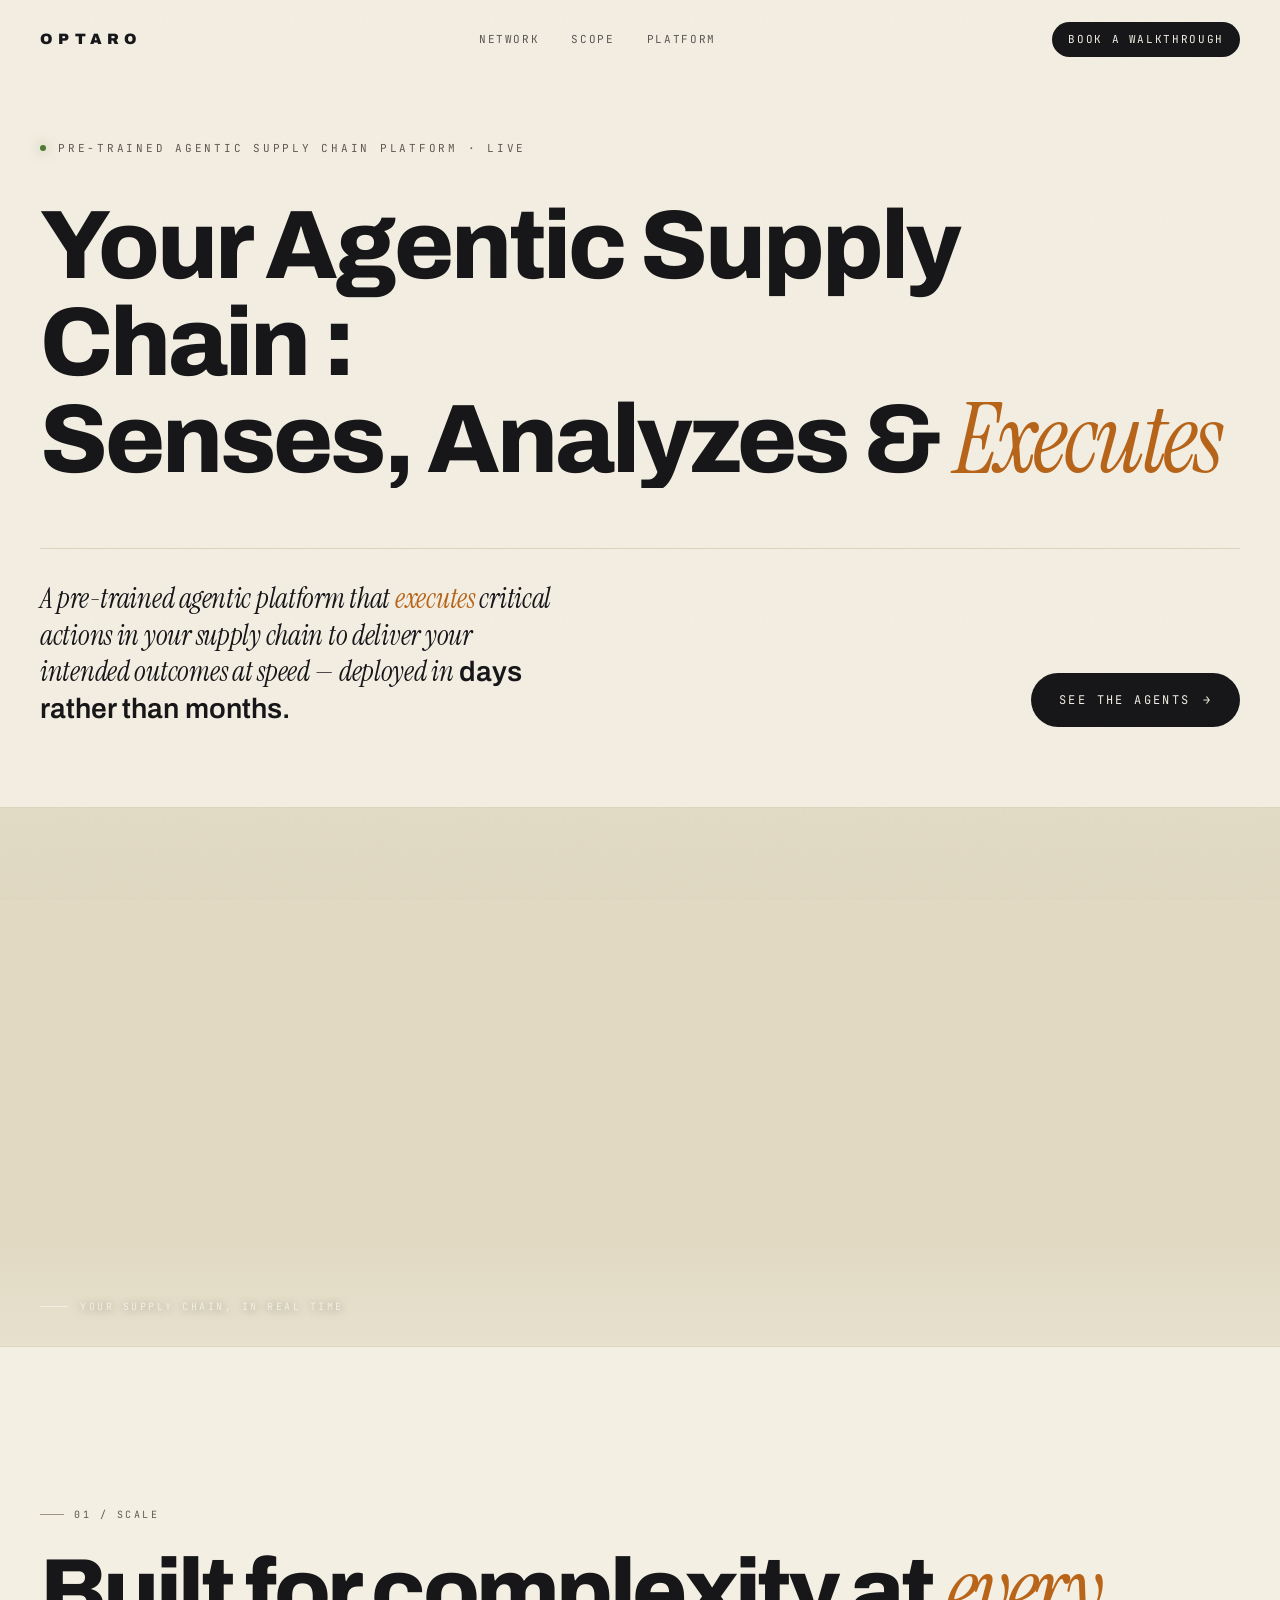
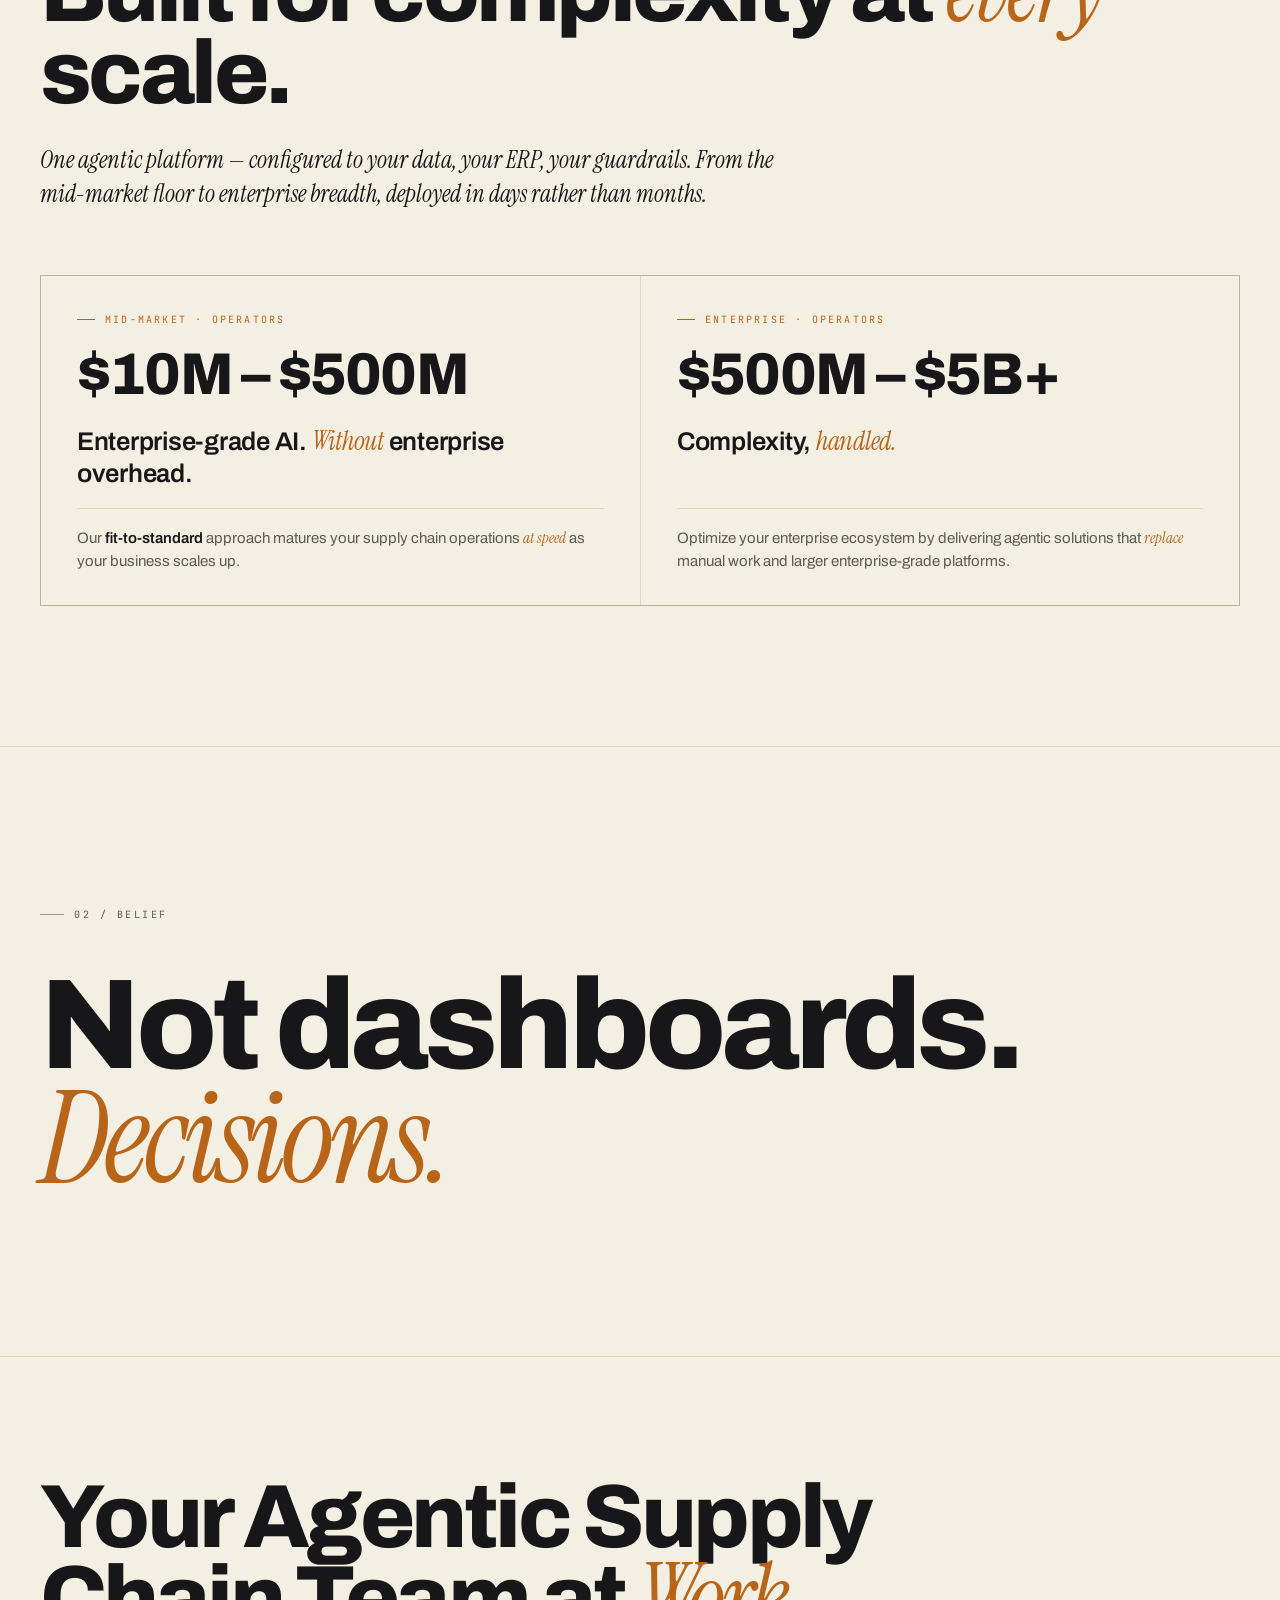
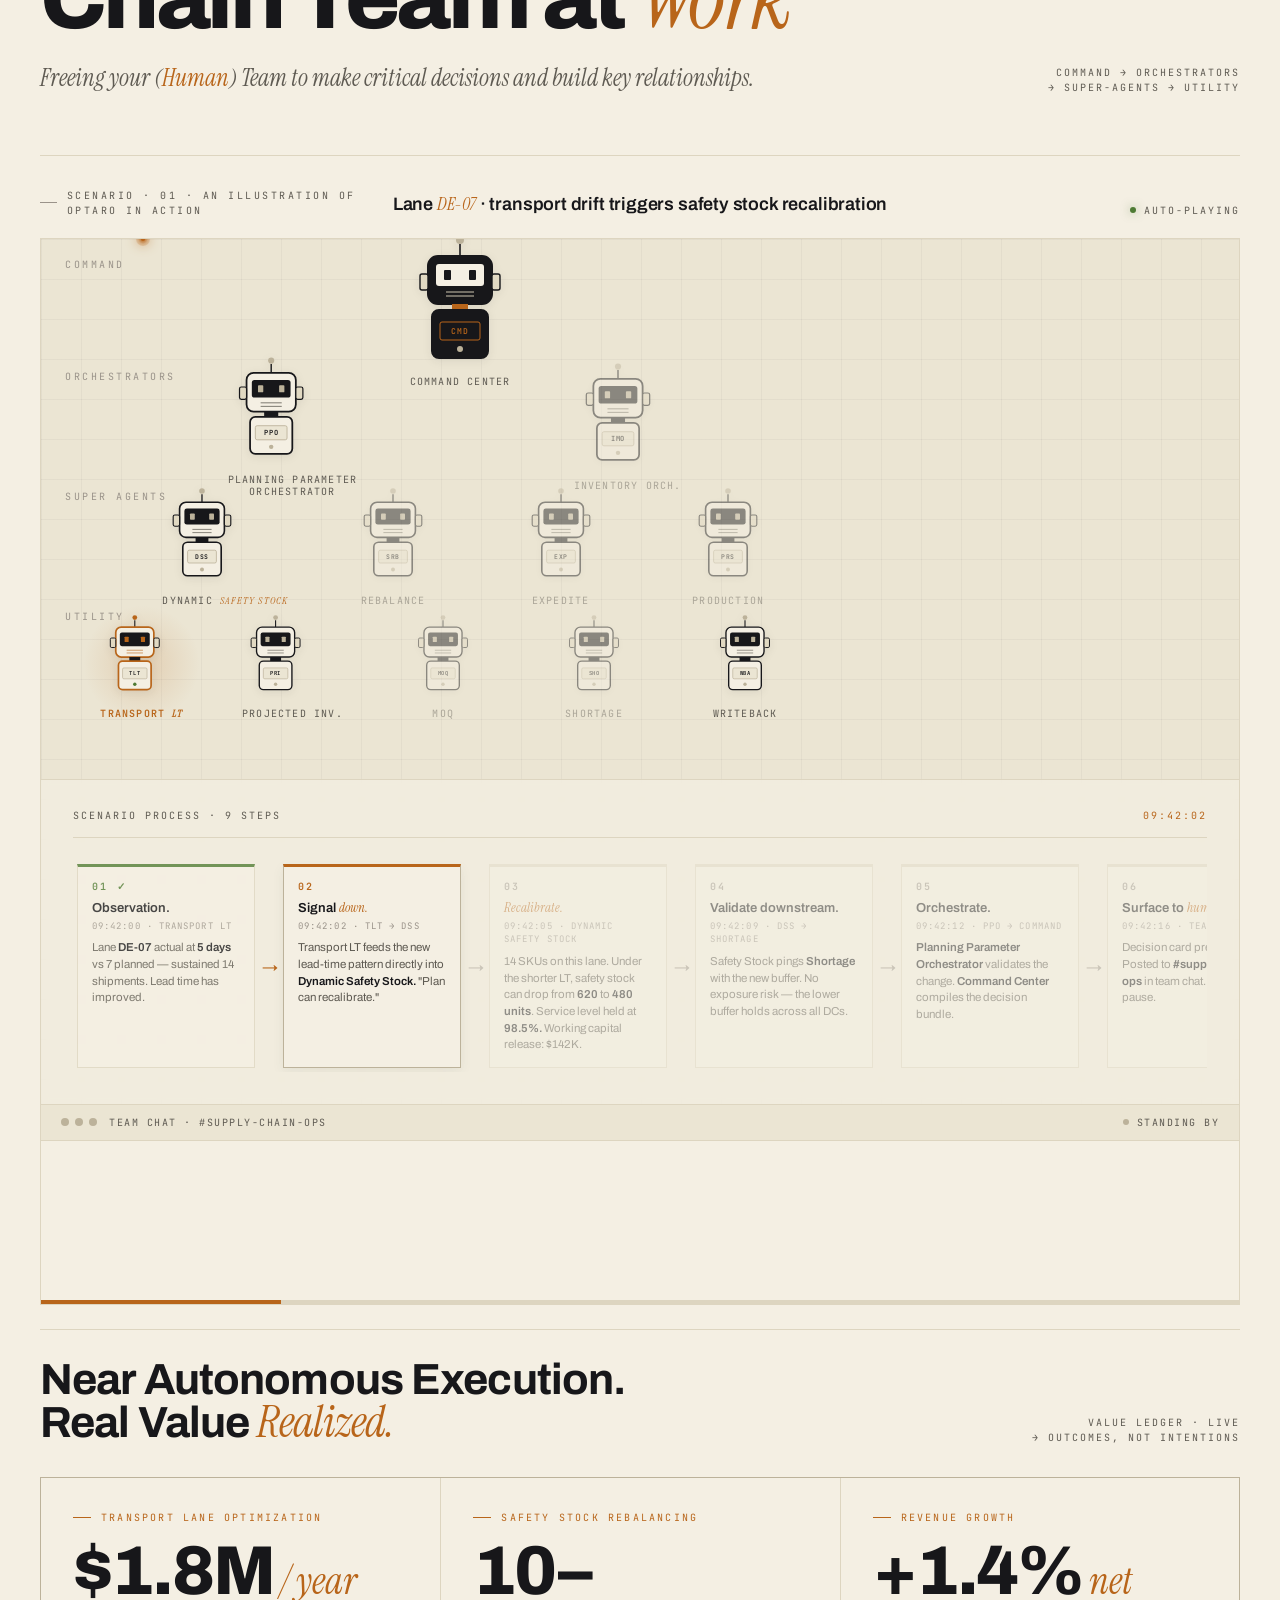
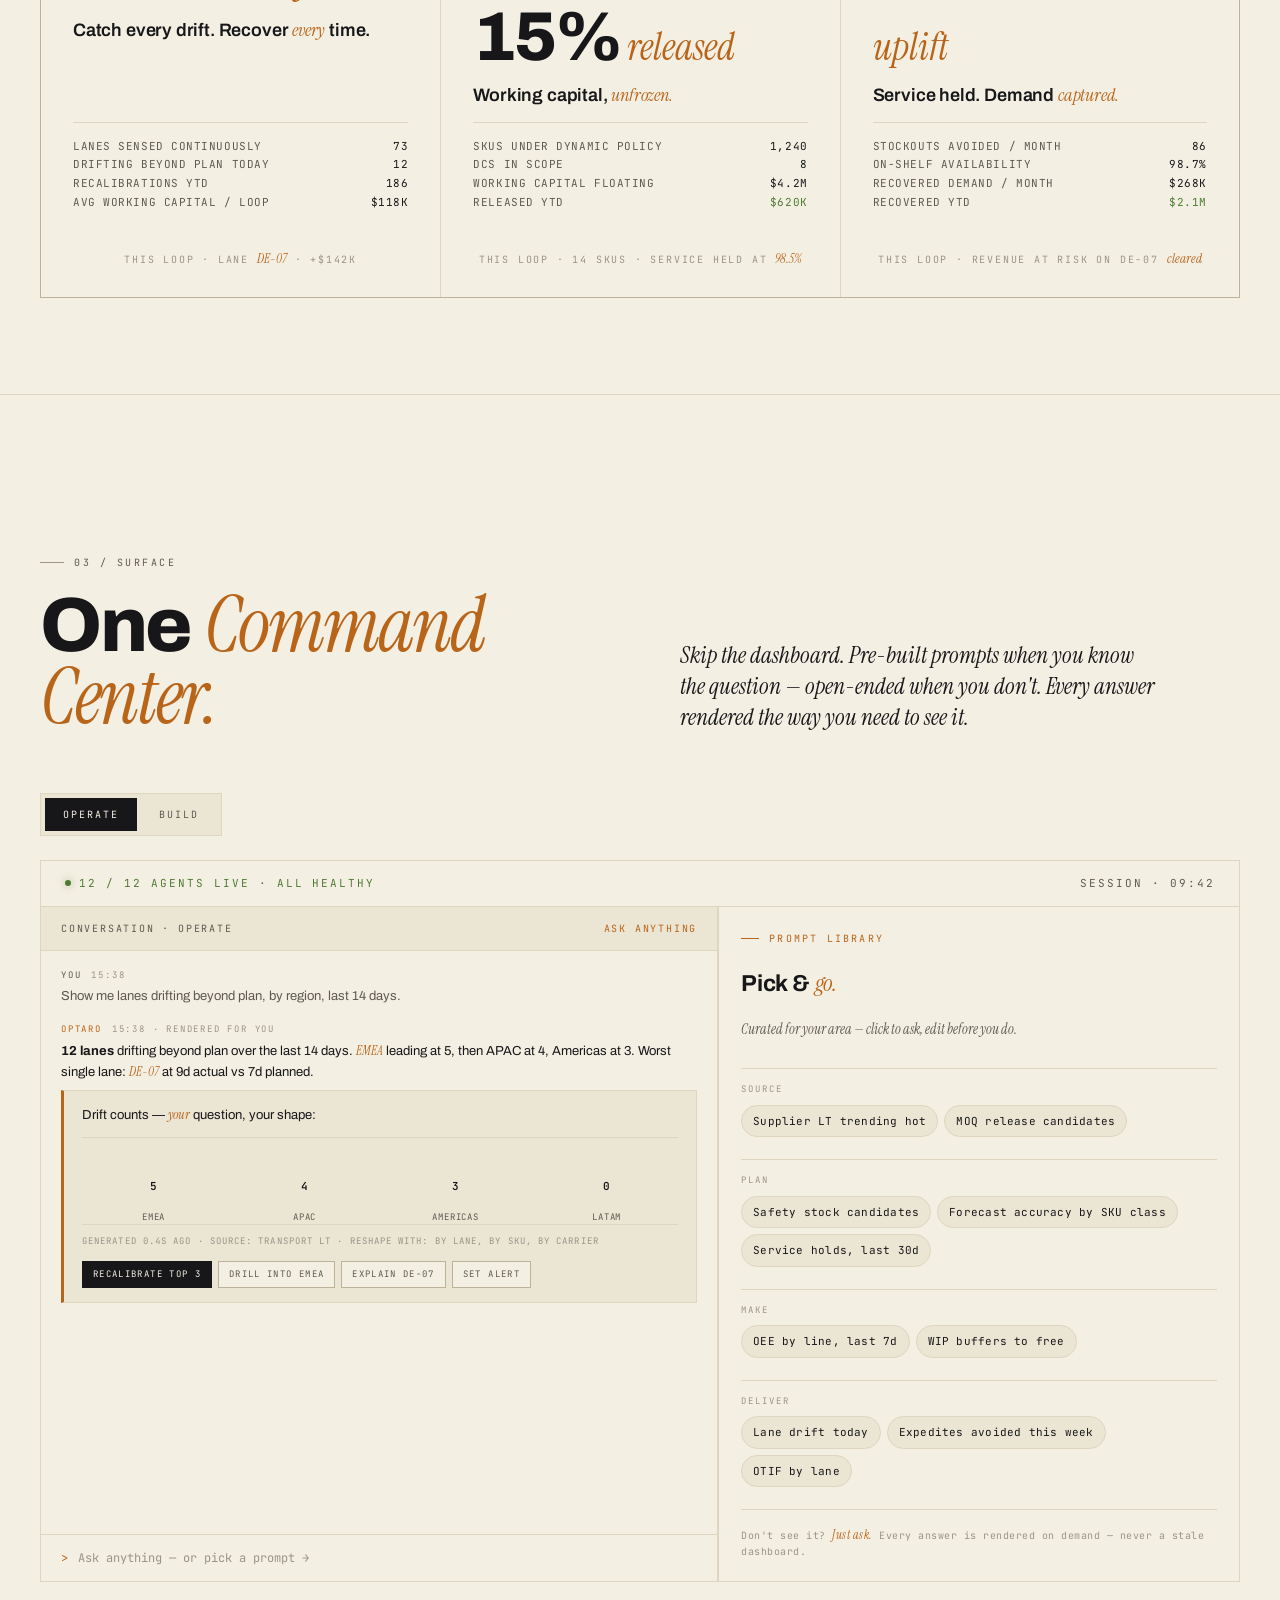
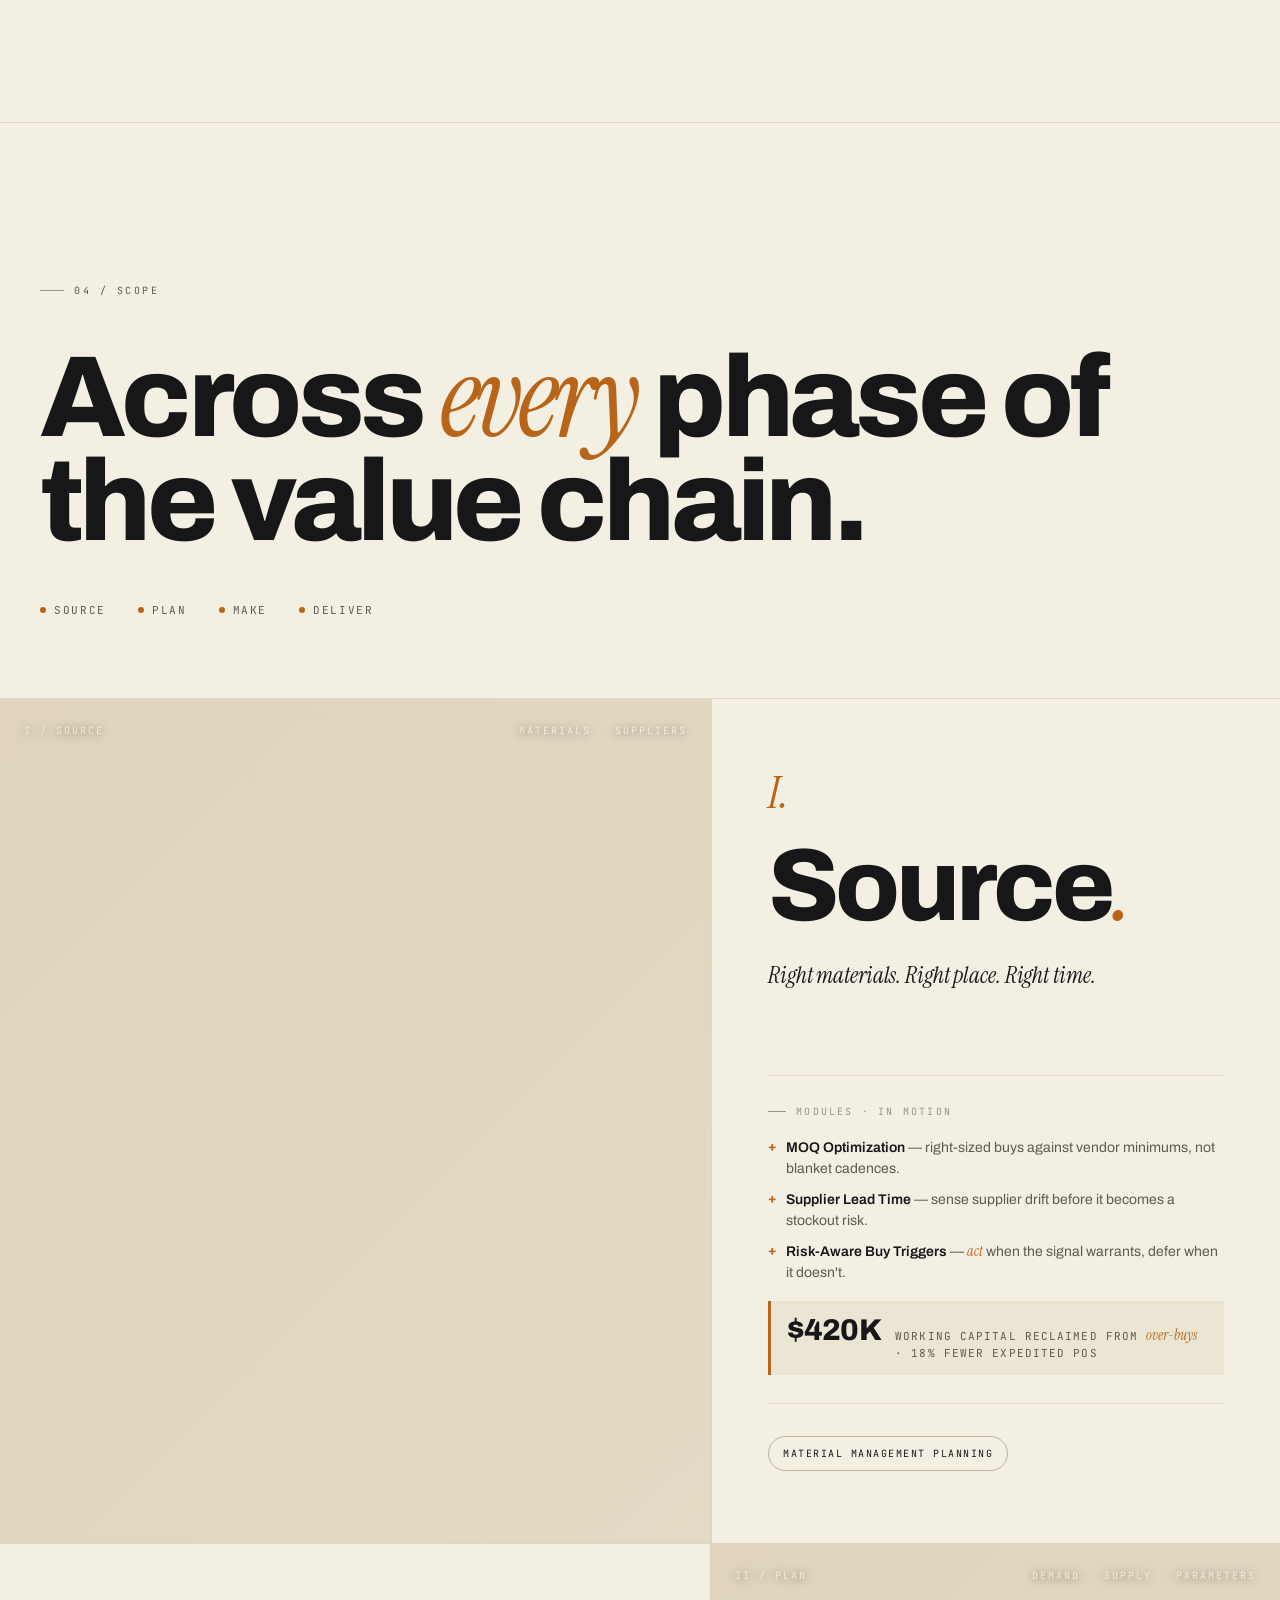
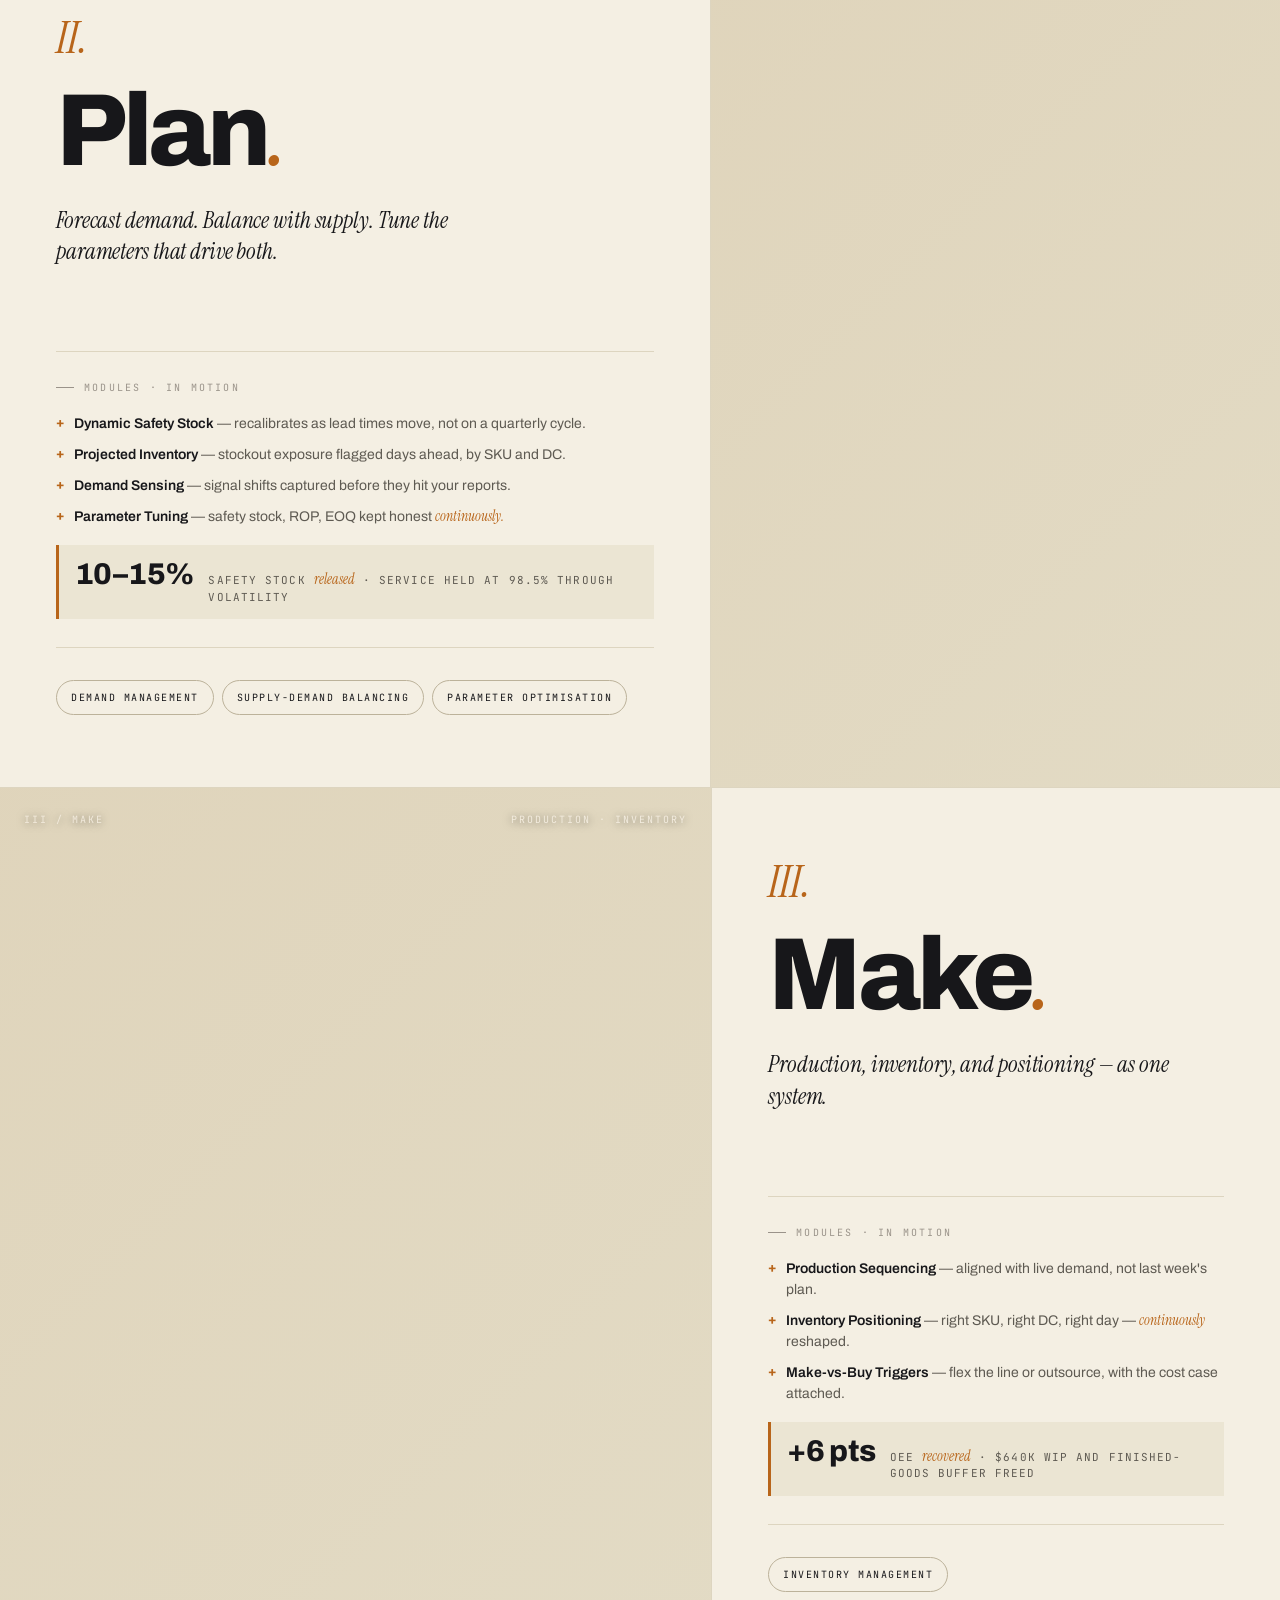
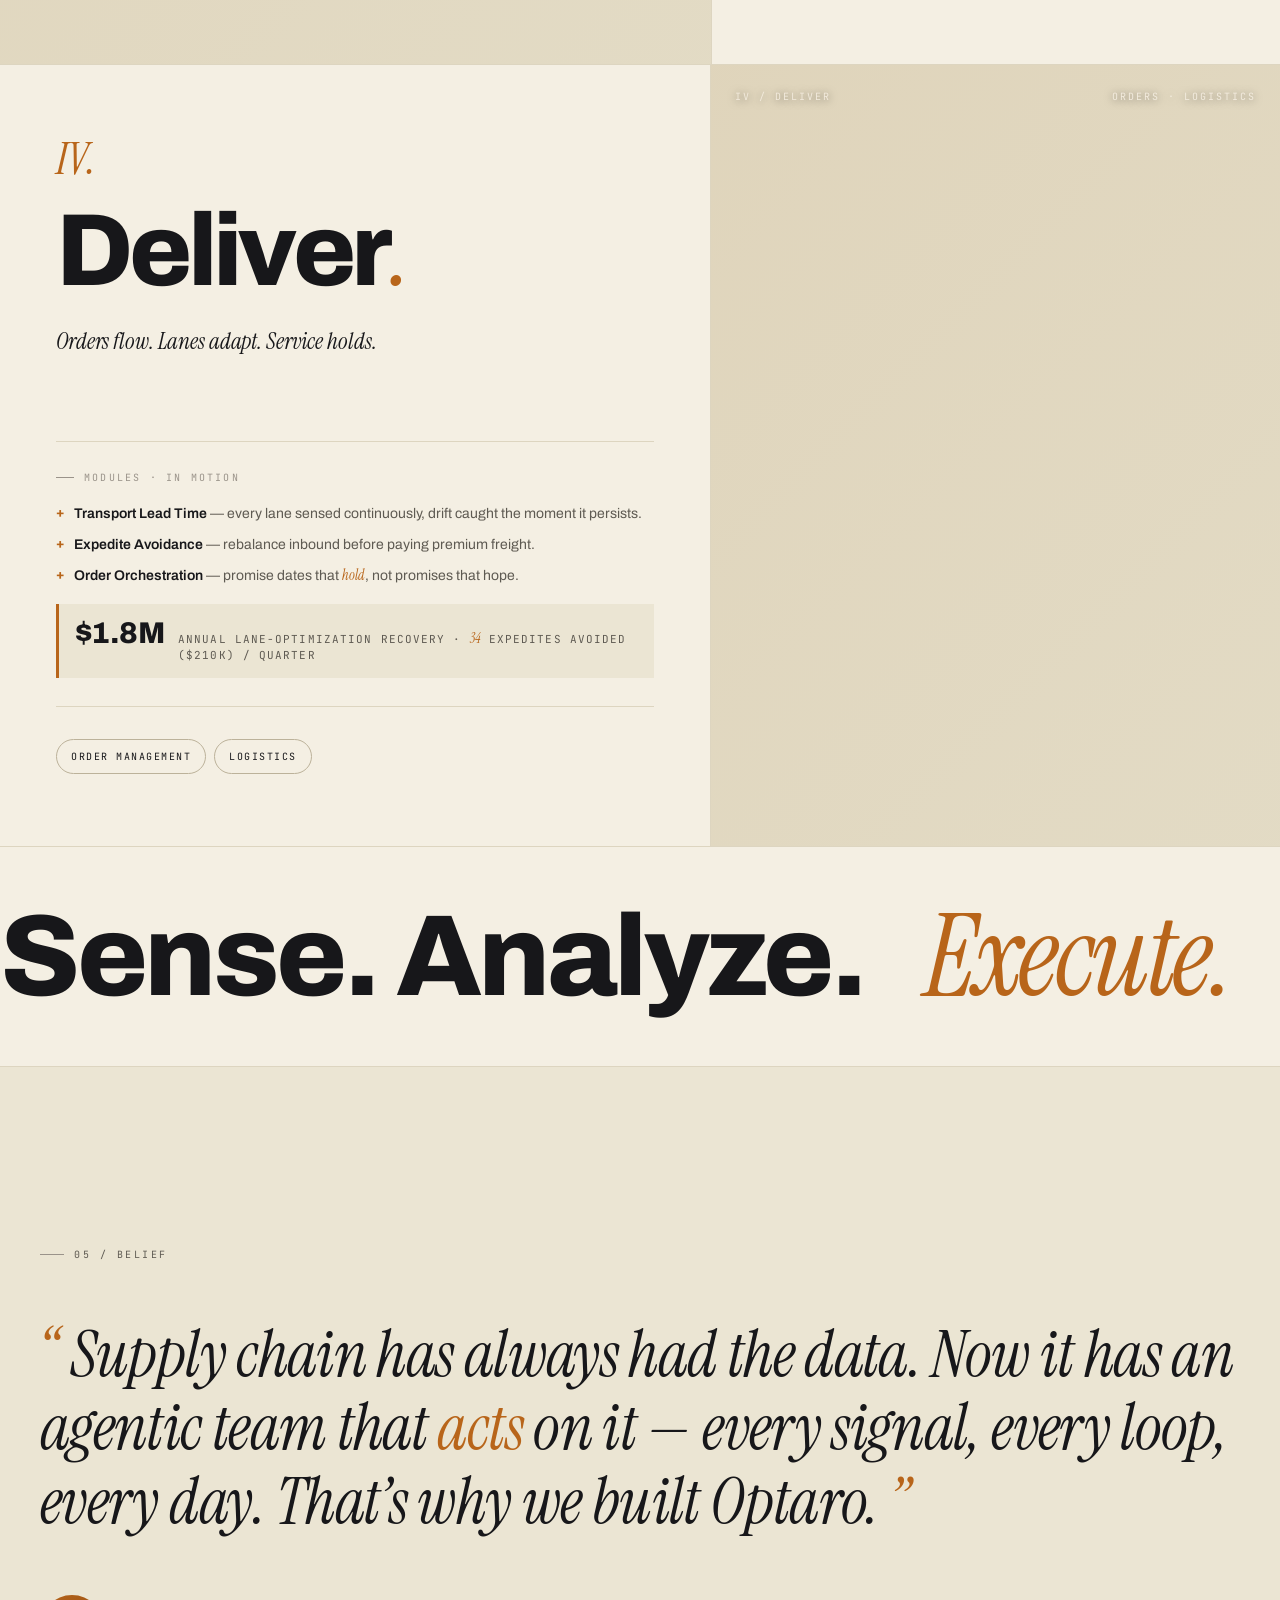
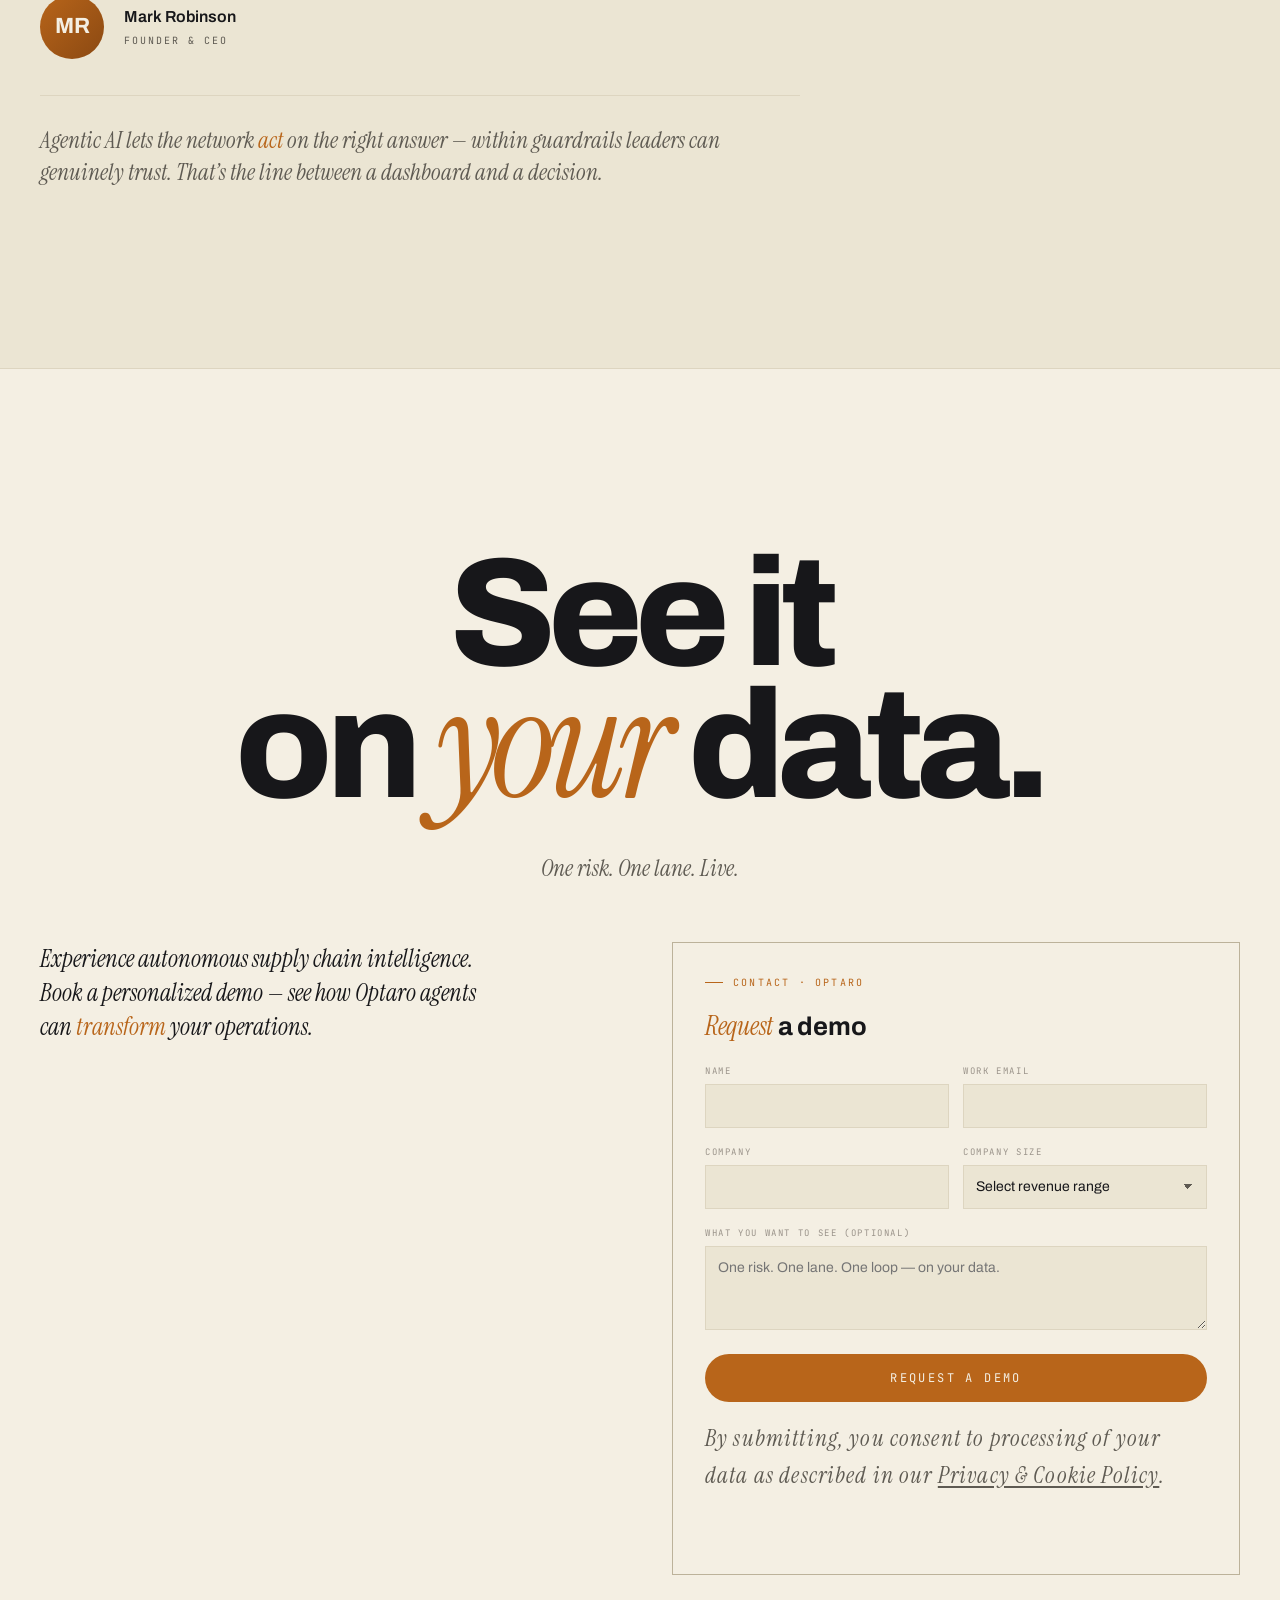
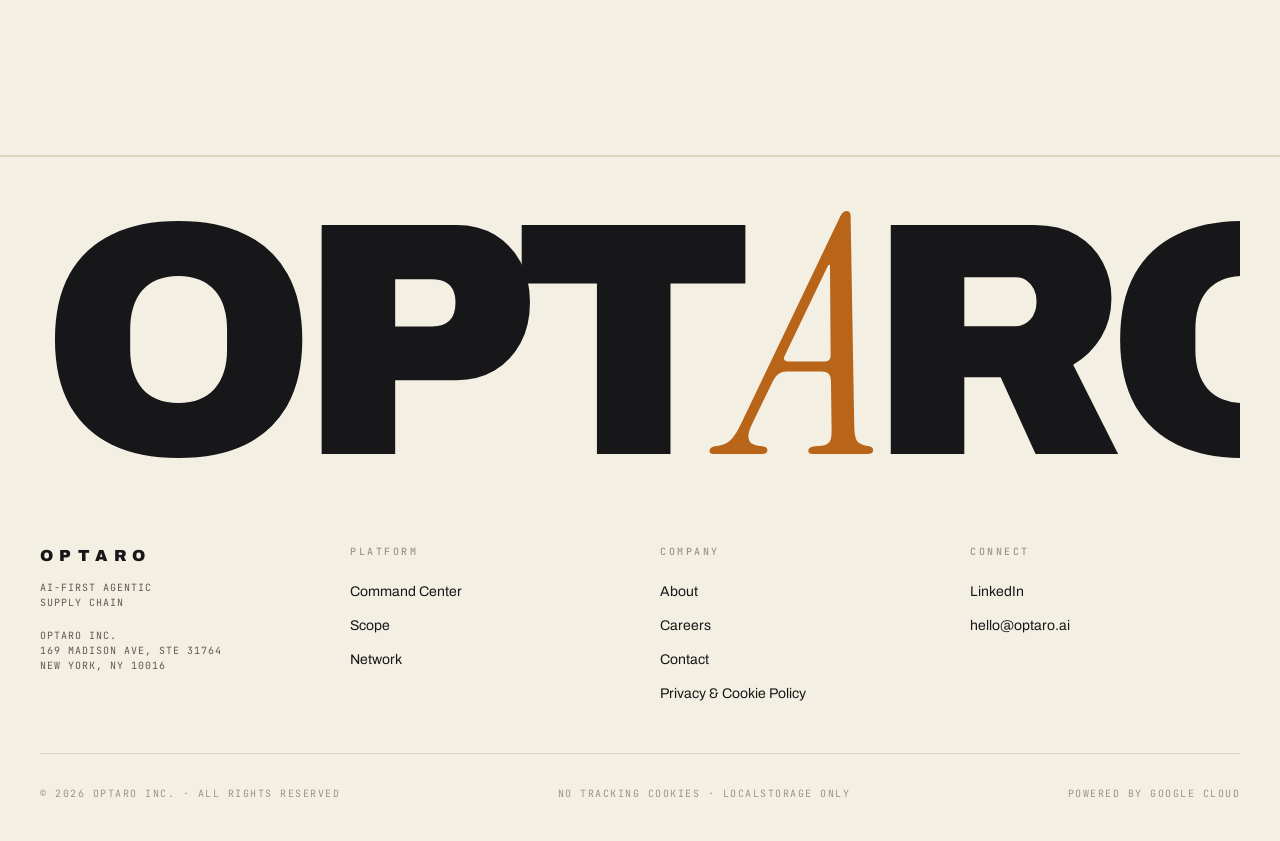
==== commit 0089c15a: "Wire 'Request a Demo' button to Web3Forms (matching index1.html) The new design's contact form previ" ====
--- a/index.html
+++ b/index.html
@@ -4255,20 +4255,55 @@
     });
   });
 
-  // Contact-form passive submit: validate, then flip the button to a
-  // confirmation state. No backend wired in this mockup.
+  // Contact form: validate and submit to Web3Forms. Always shows success
+  // (graceful degradation) so the user is never blocked by a transient
+  // network error — the submission still attempts in the background.
   (function ncContactForm() {
     const form = document.getElementById('contactForm');
     const btn = document.getElementById('cfSubmit');
     if (!form || !btn) return;
-    form.addEventListener('submit', (e) => {
-      e.preventDefault();
-      // Native validity check using the form's required fields
-      if (!form.checkValidity()) { form.reportValidity(); return; }
+
+    function showSuccess() {
       btn.disabled = true;
       btn.textContent = '✓ Request received';
       btn.classList.add('done');
       form.querySelectorAll('input, select, textarea').forEach(el => el.disabled = true);
+    }
+
+    form.addEventListener('submit', (e) => {
+      e.preventDefault();
+      if (!form.checkValidity()) { form.reportValidity(); return; }
+
+      const name = document.getElementById('cf-name').value.trim();
+      const email = document.getElementById('cf-email').value.trim();
+      const company = document.getElementById('cf-company').value.trim();
+      const sizeVal = document.getElementById('cf-size').value;
+      const message = document.getElementById('cf-msg').value.trim();
+      const sizeLabel = sizeVal === 'mid' ? '$10M – $500M Revenue'
+                      : sizeVal === 'ent' ? '$500M – $5B+ Revenue'
+                      : sizeVal;
+
+      btn.disabled = true;
+      btn.textContent = 'Sending…';
+
+      const payload = {
+        access_key: '20e612f6-76fb-4d21-9d48-6296e0b73978',
+        subject: 'Demo Request from ' + name + ' at ' + company,
+        from_name: 'Optaro.ai Website',
+        name: name,
+        email: email,
+        company: company,
+        company_size: sizeLabel,
+        message: message || '(No message provided)'
+      };
+
+      fetch('https://api.web3forms.com/submit', {
+        method: 'POST',
+        headers: { 'Content-Type': 'application/json', 'Accept': 'application/json' },
+        body: JSON.stringify(payload)
+      })
+      .then(() => showSuccess())
+      .catch(() => showSuccess());
     });
   })();
 </script>
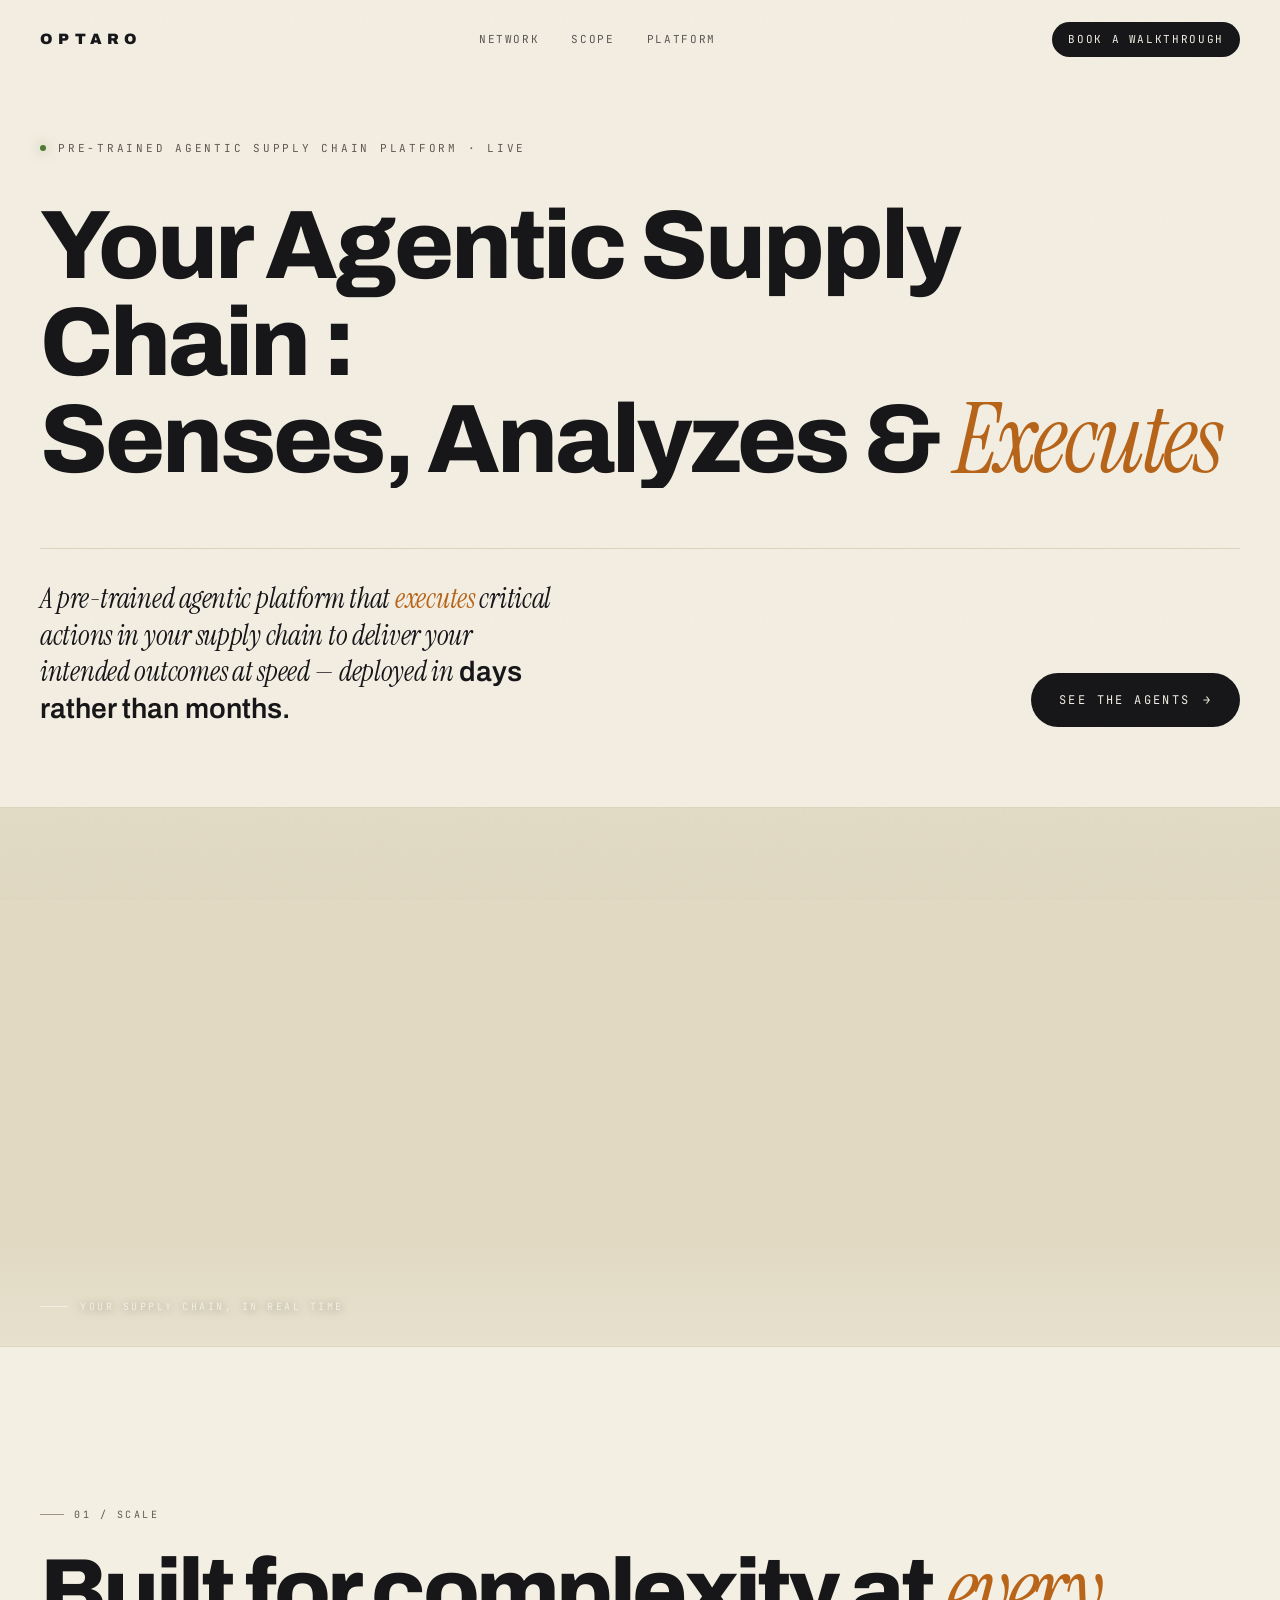
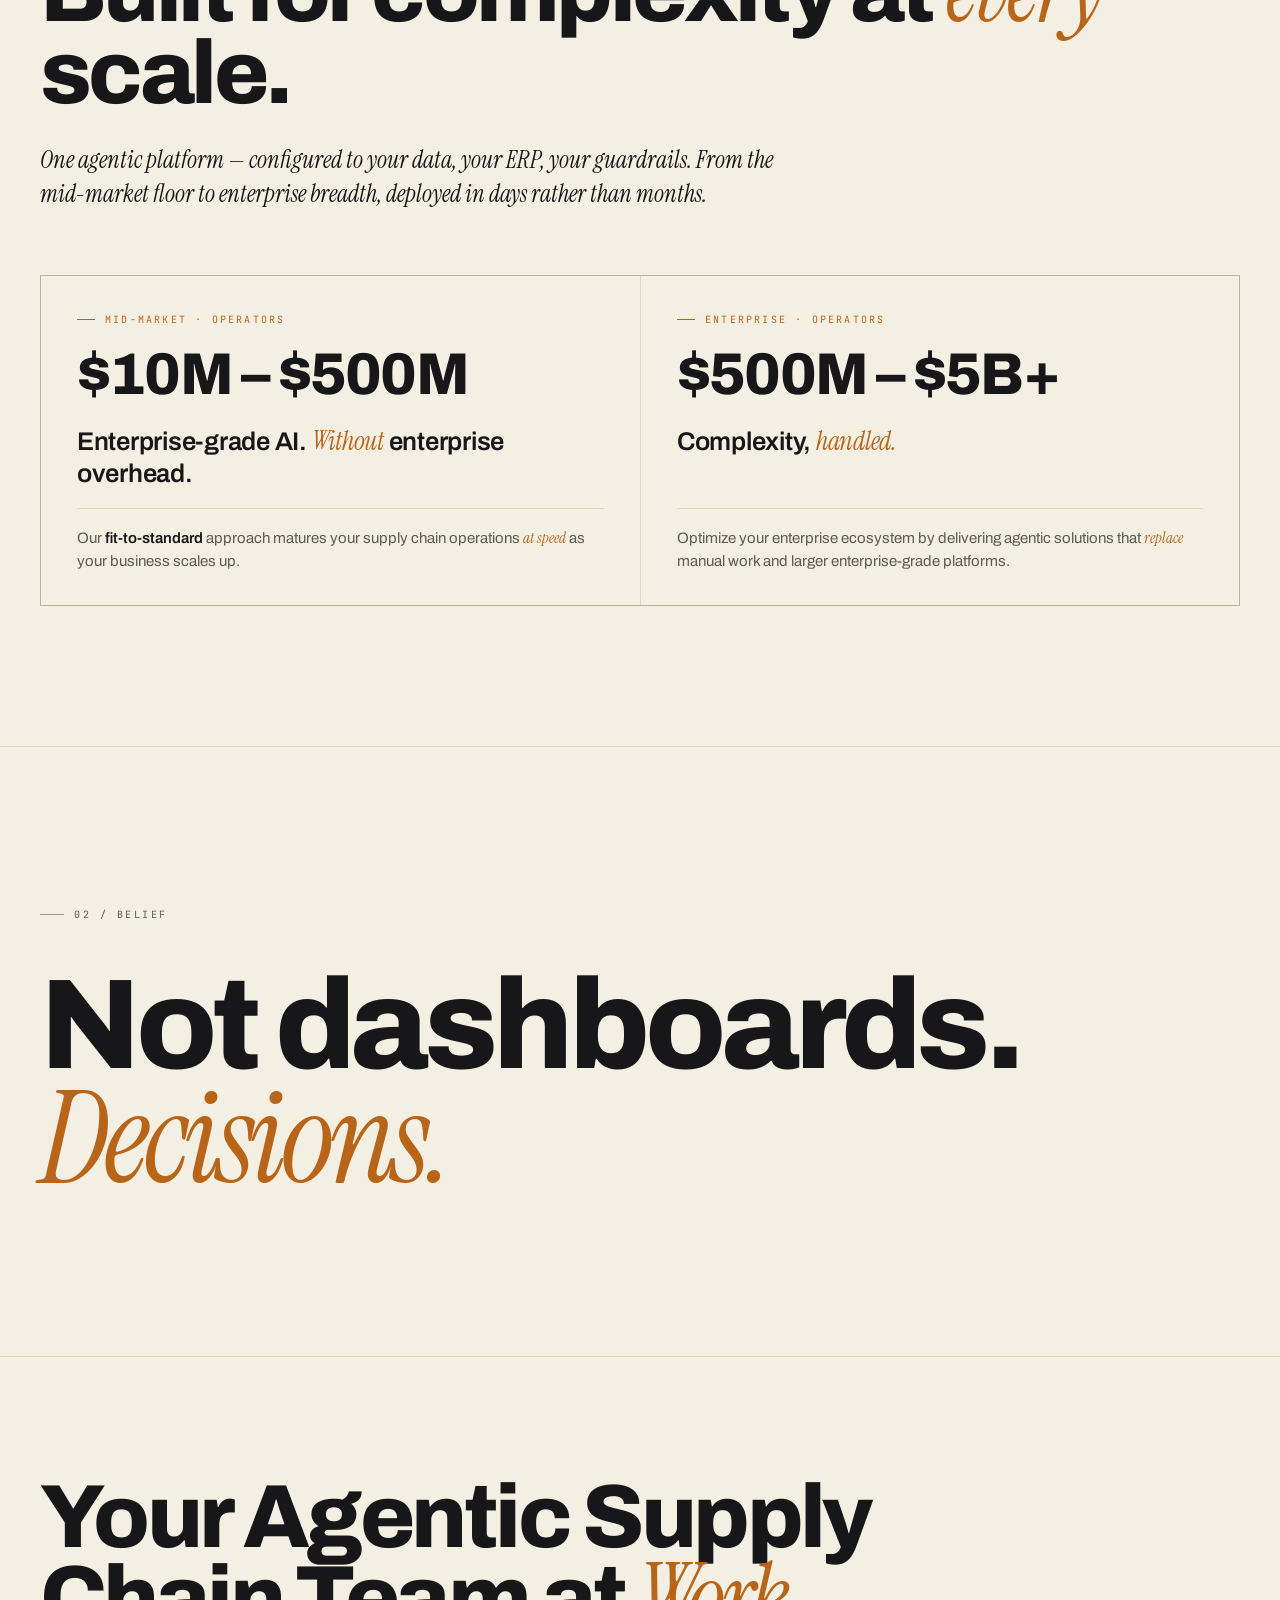
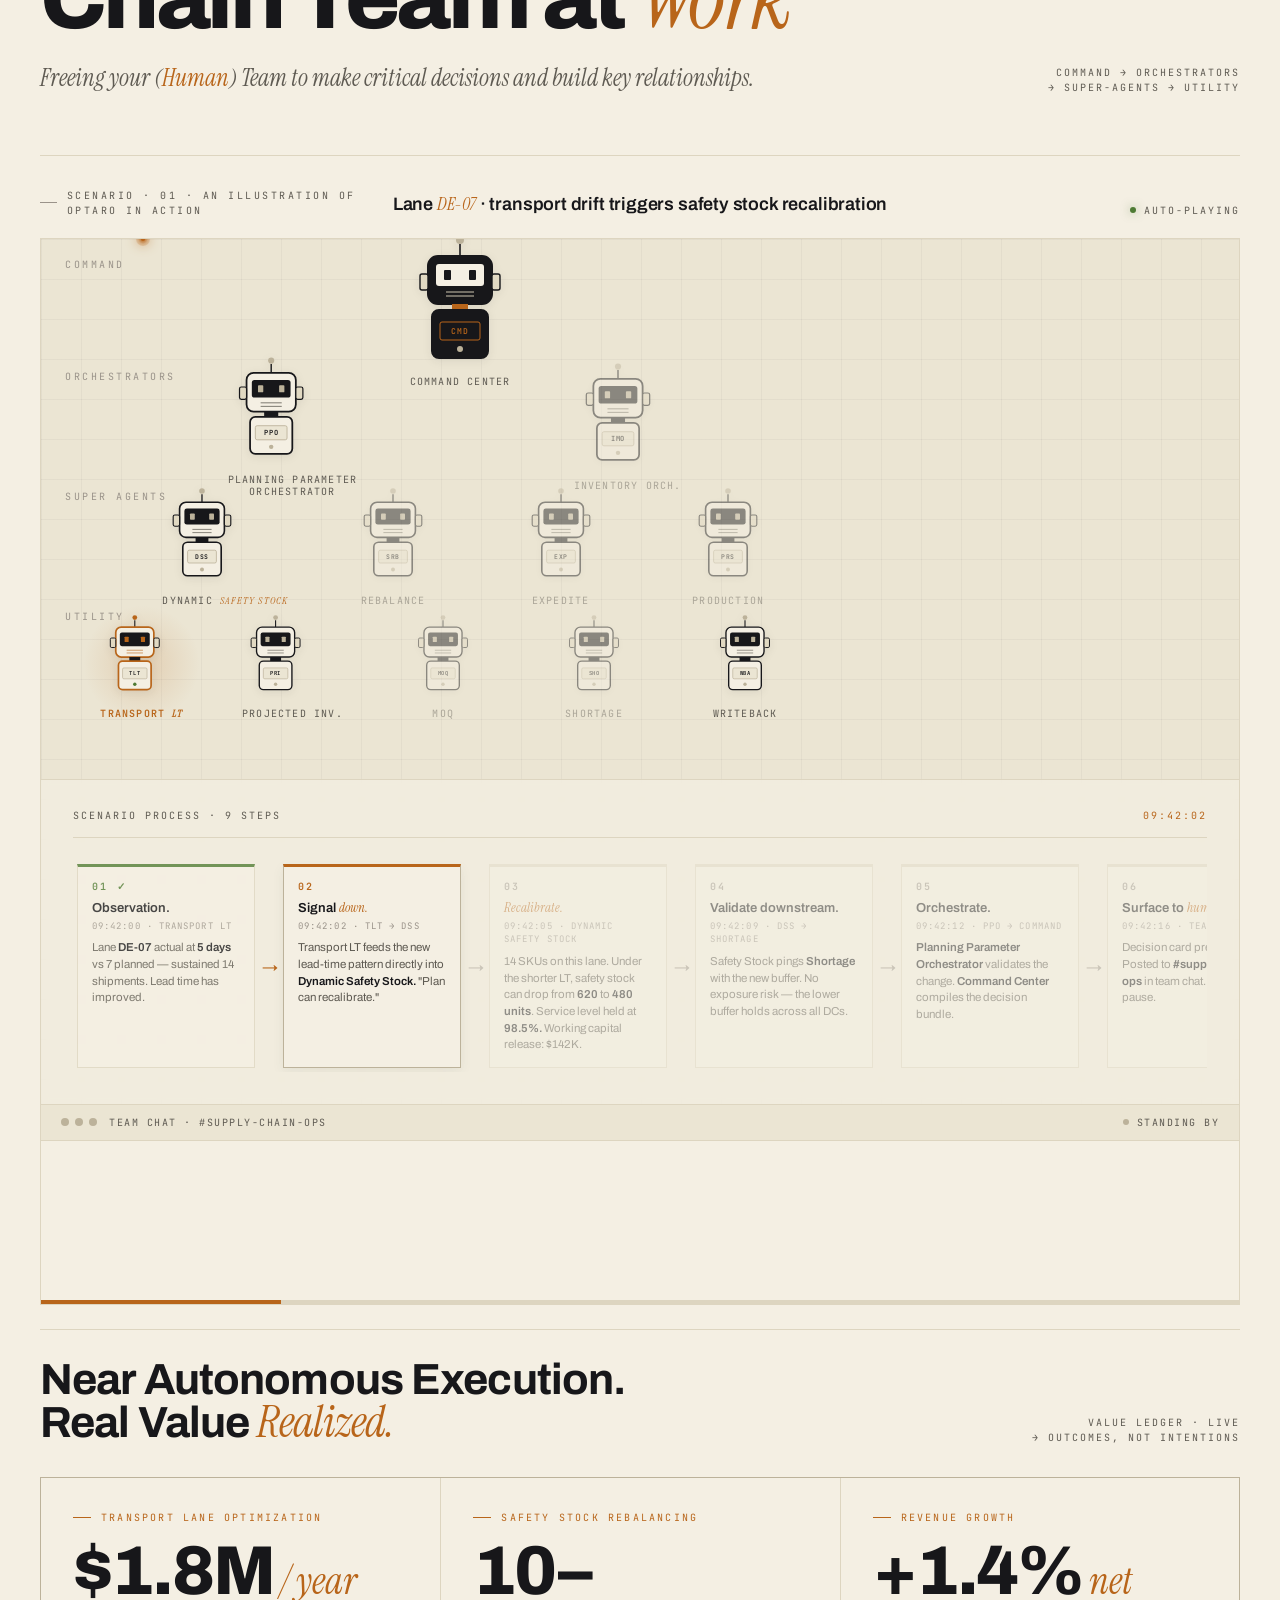
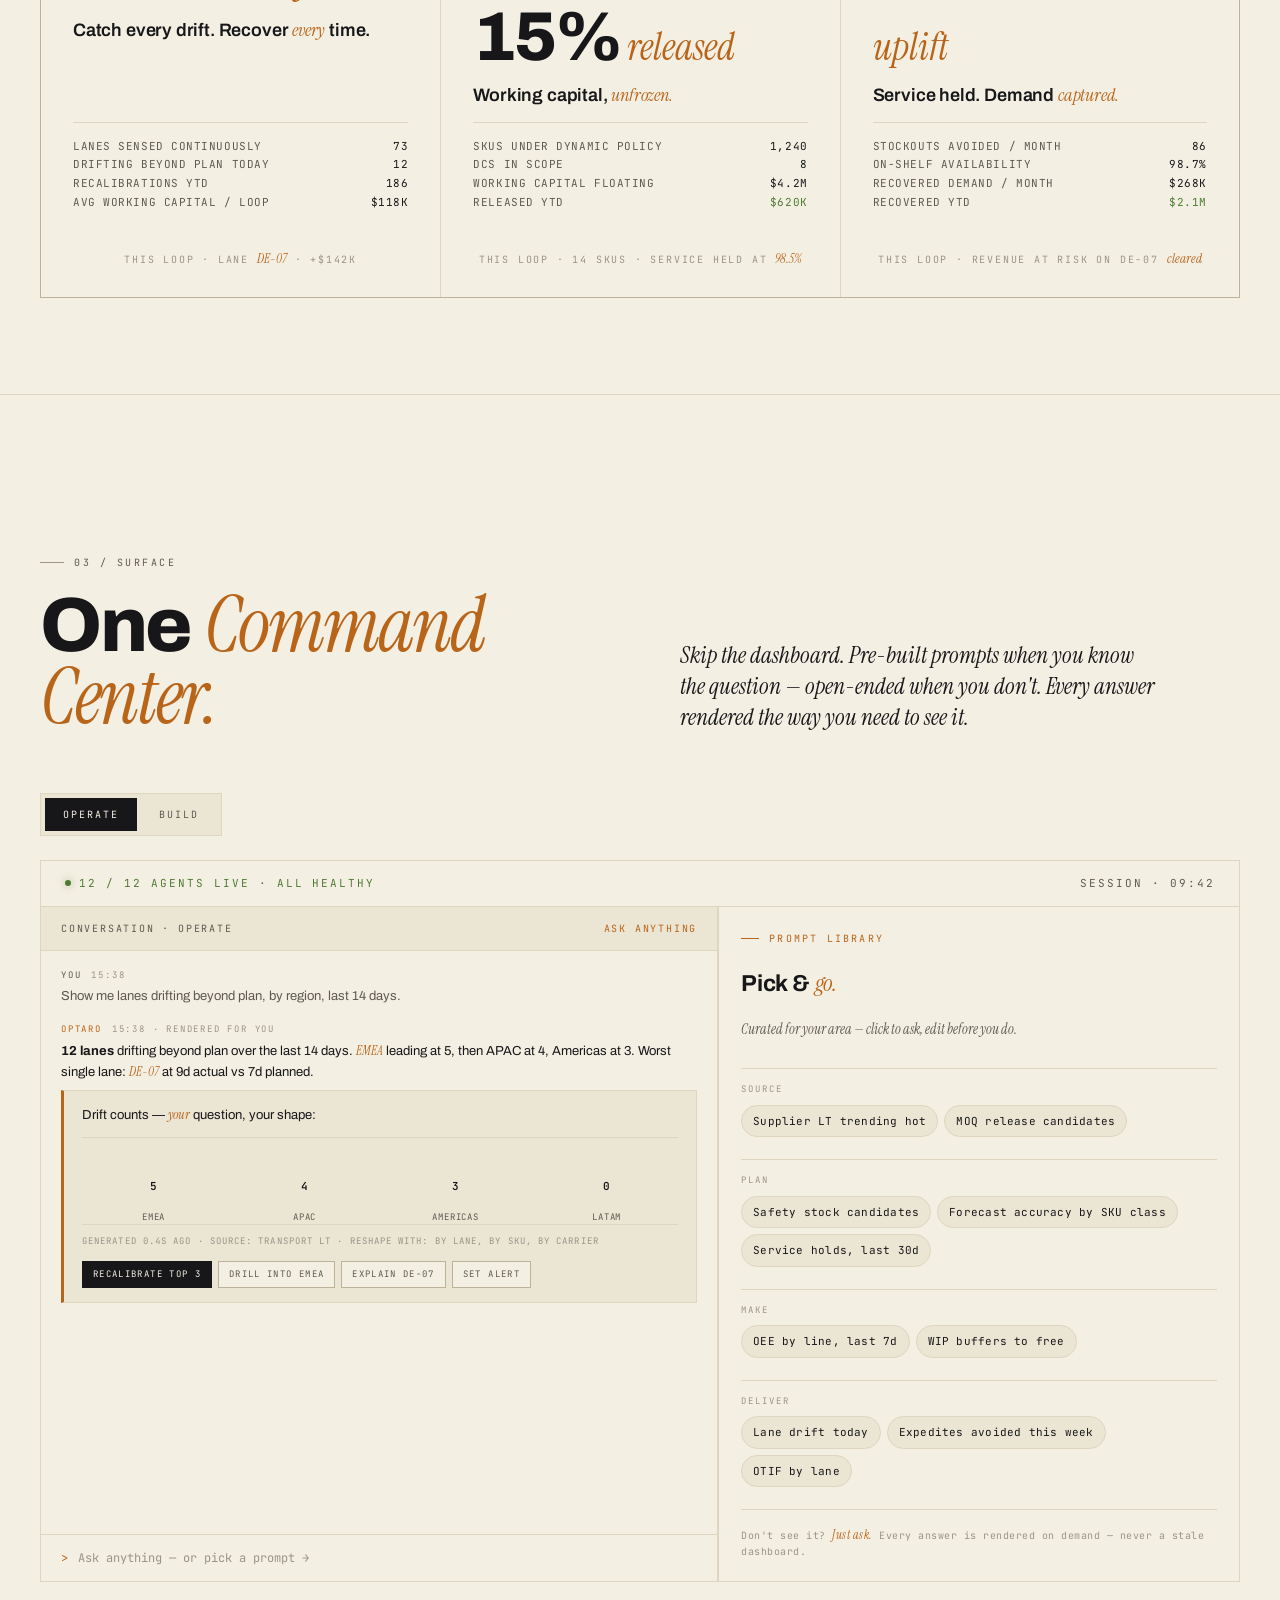
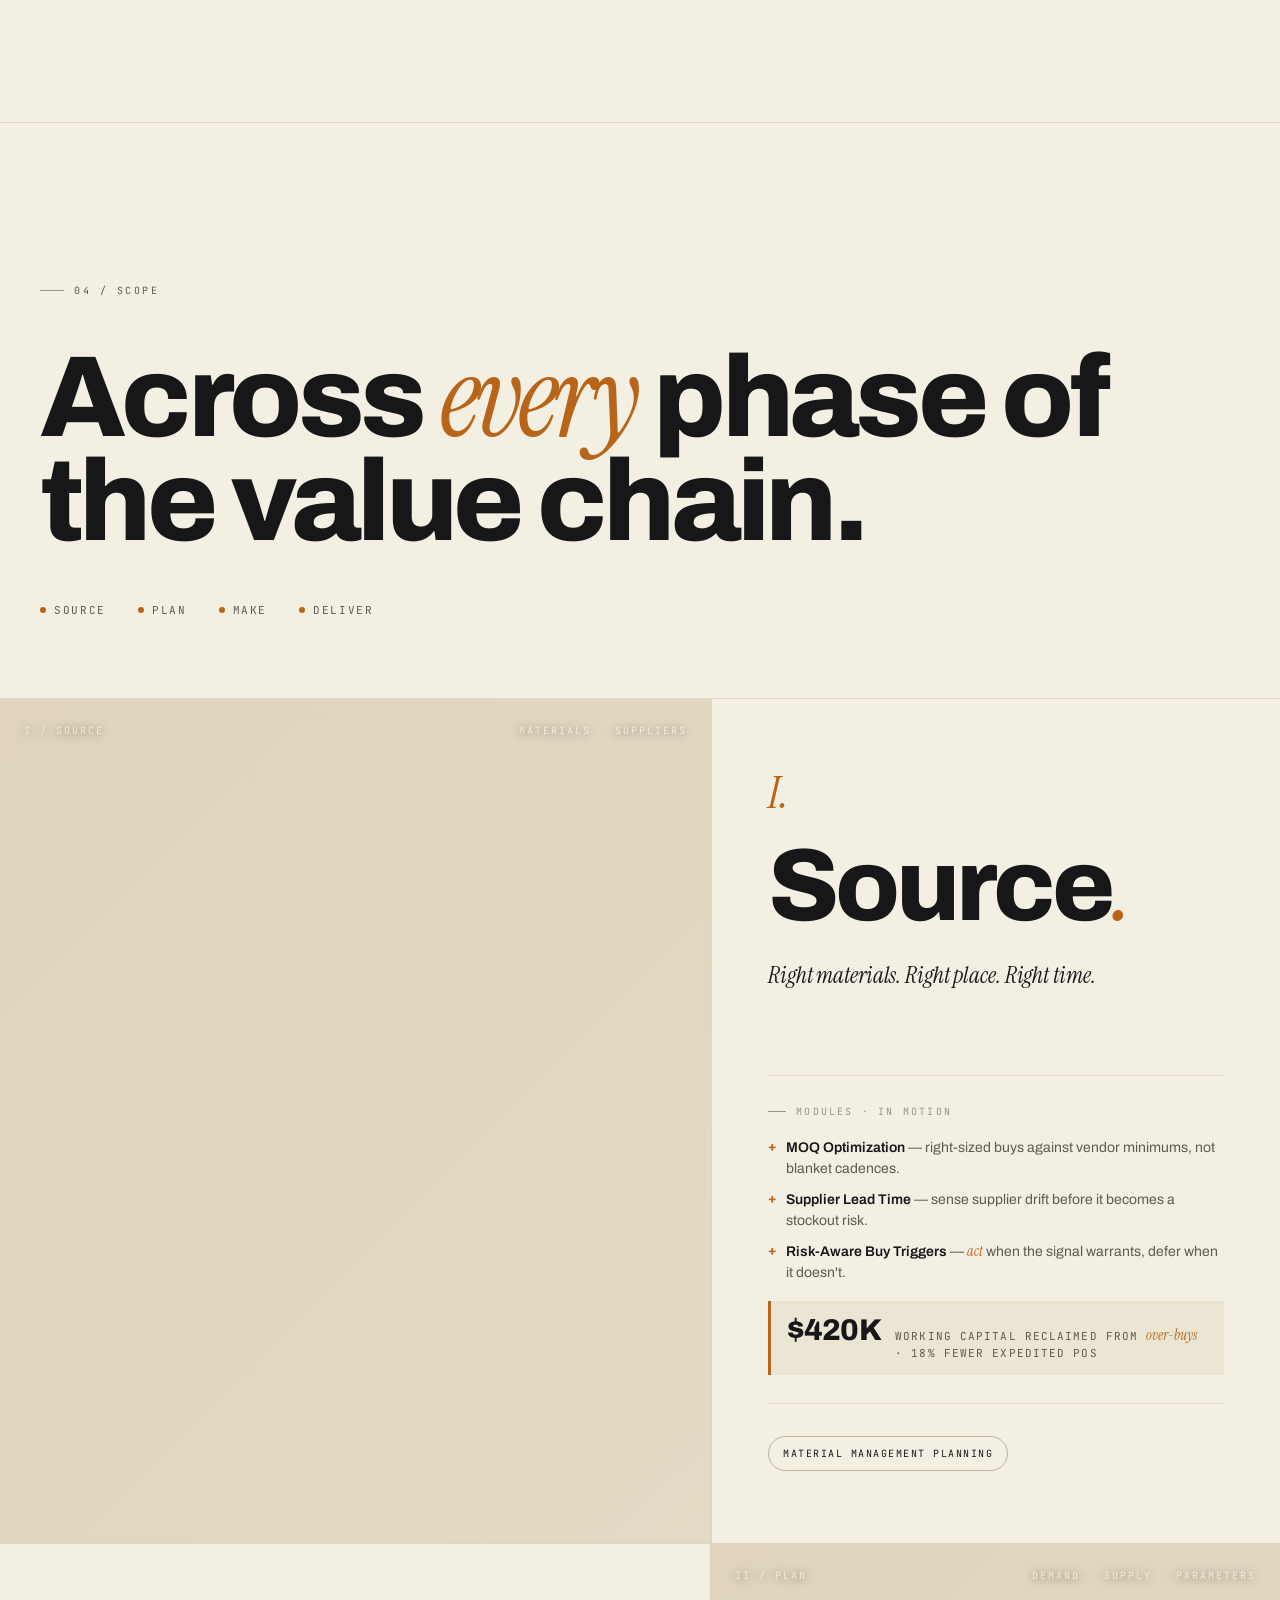
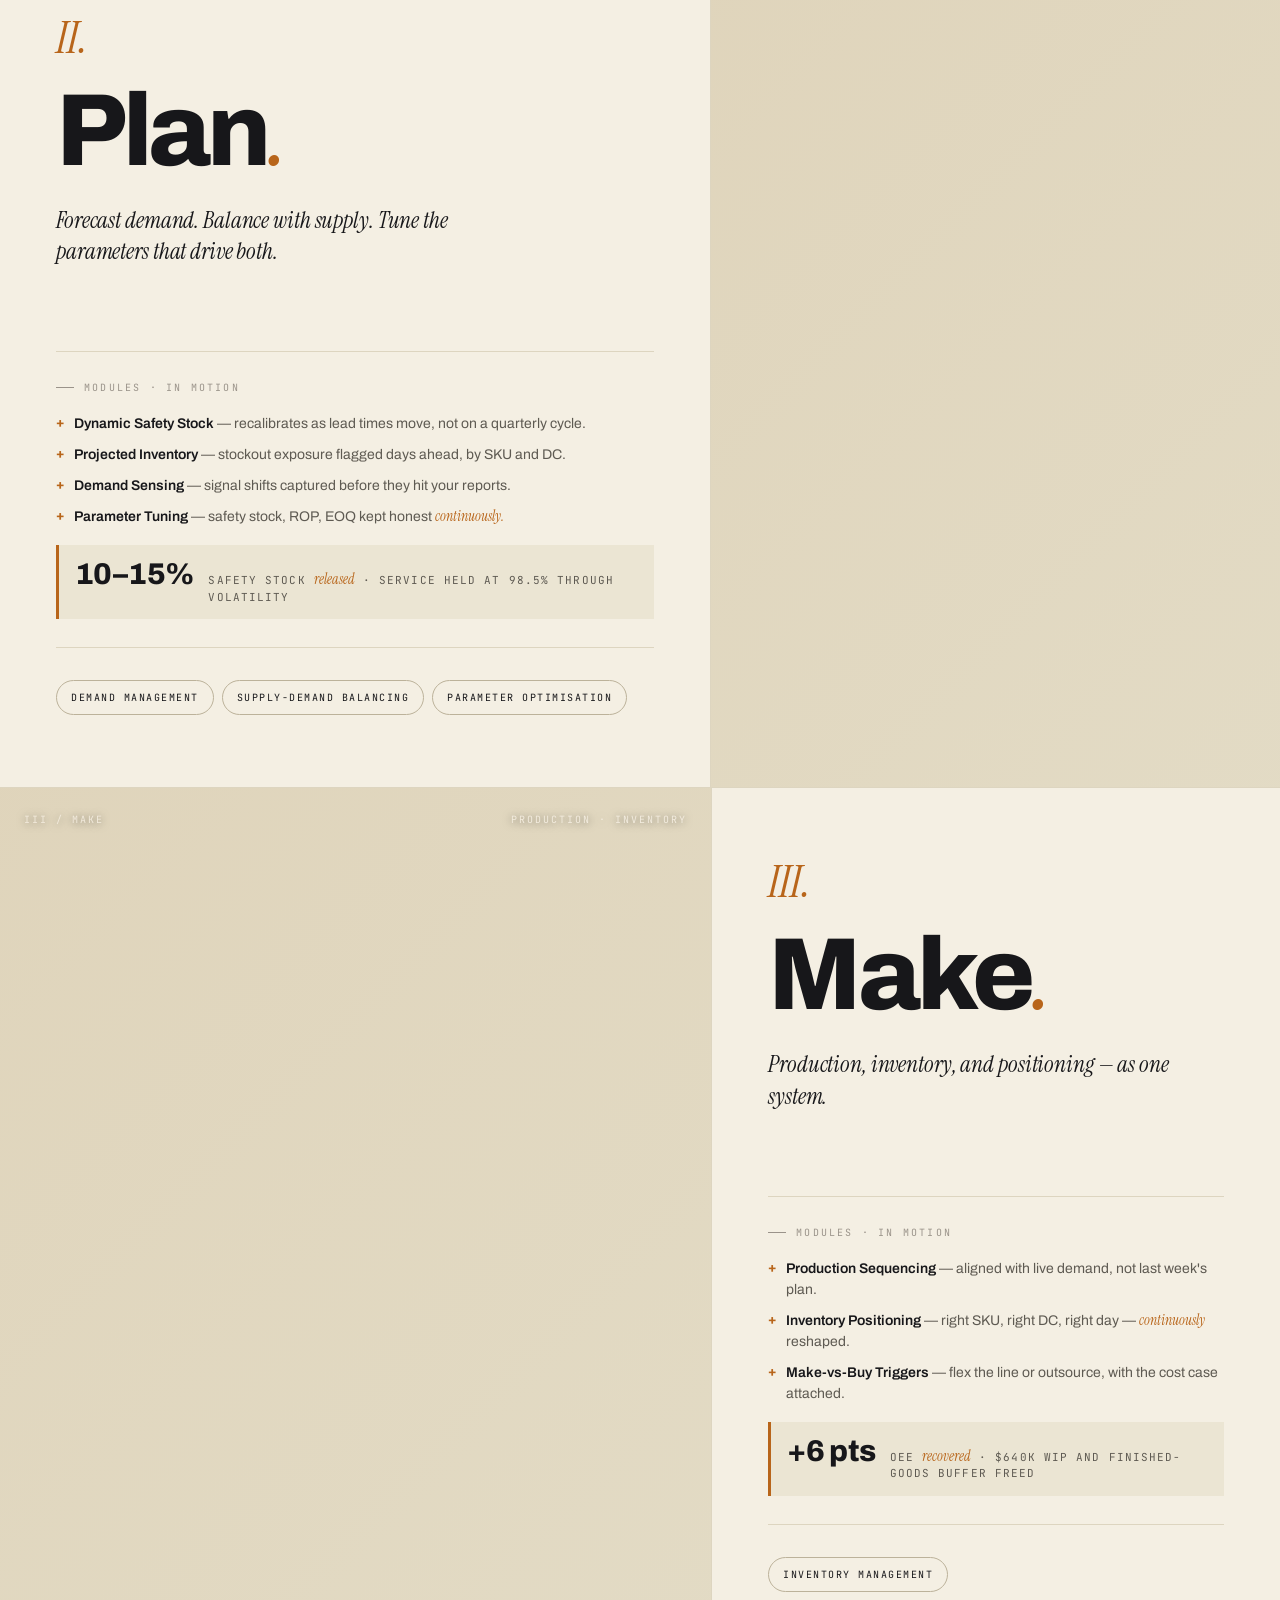
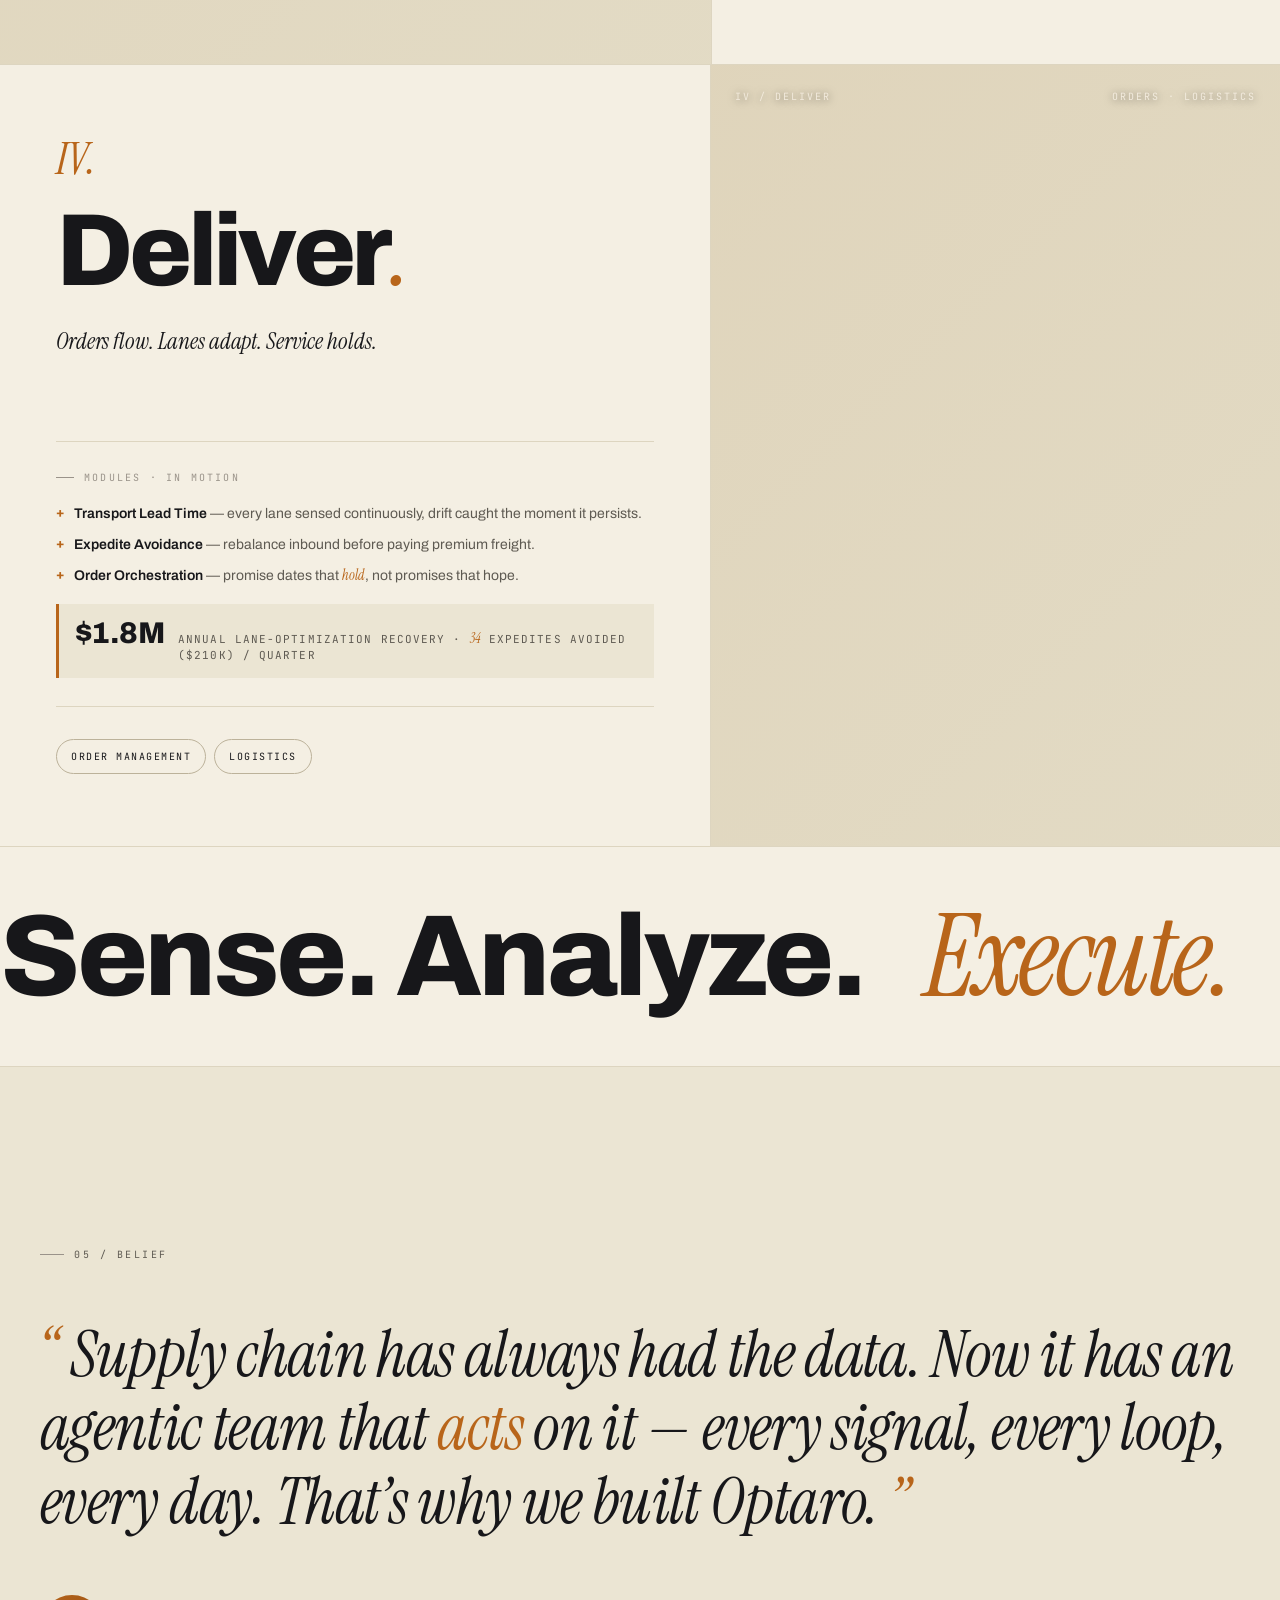
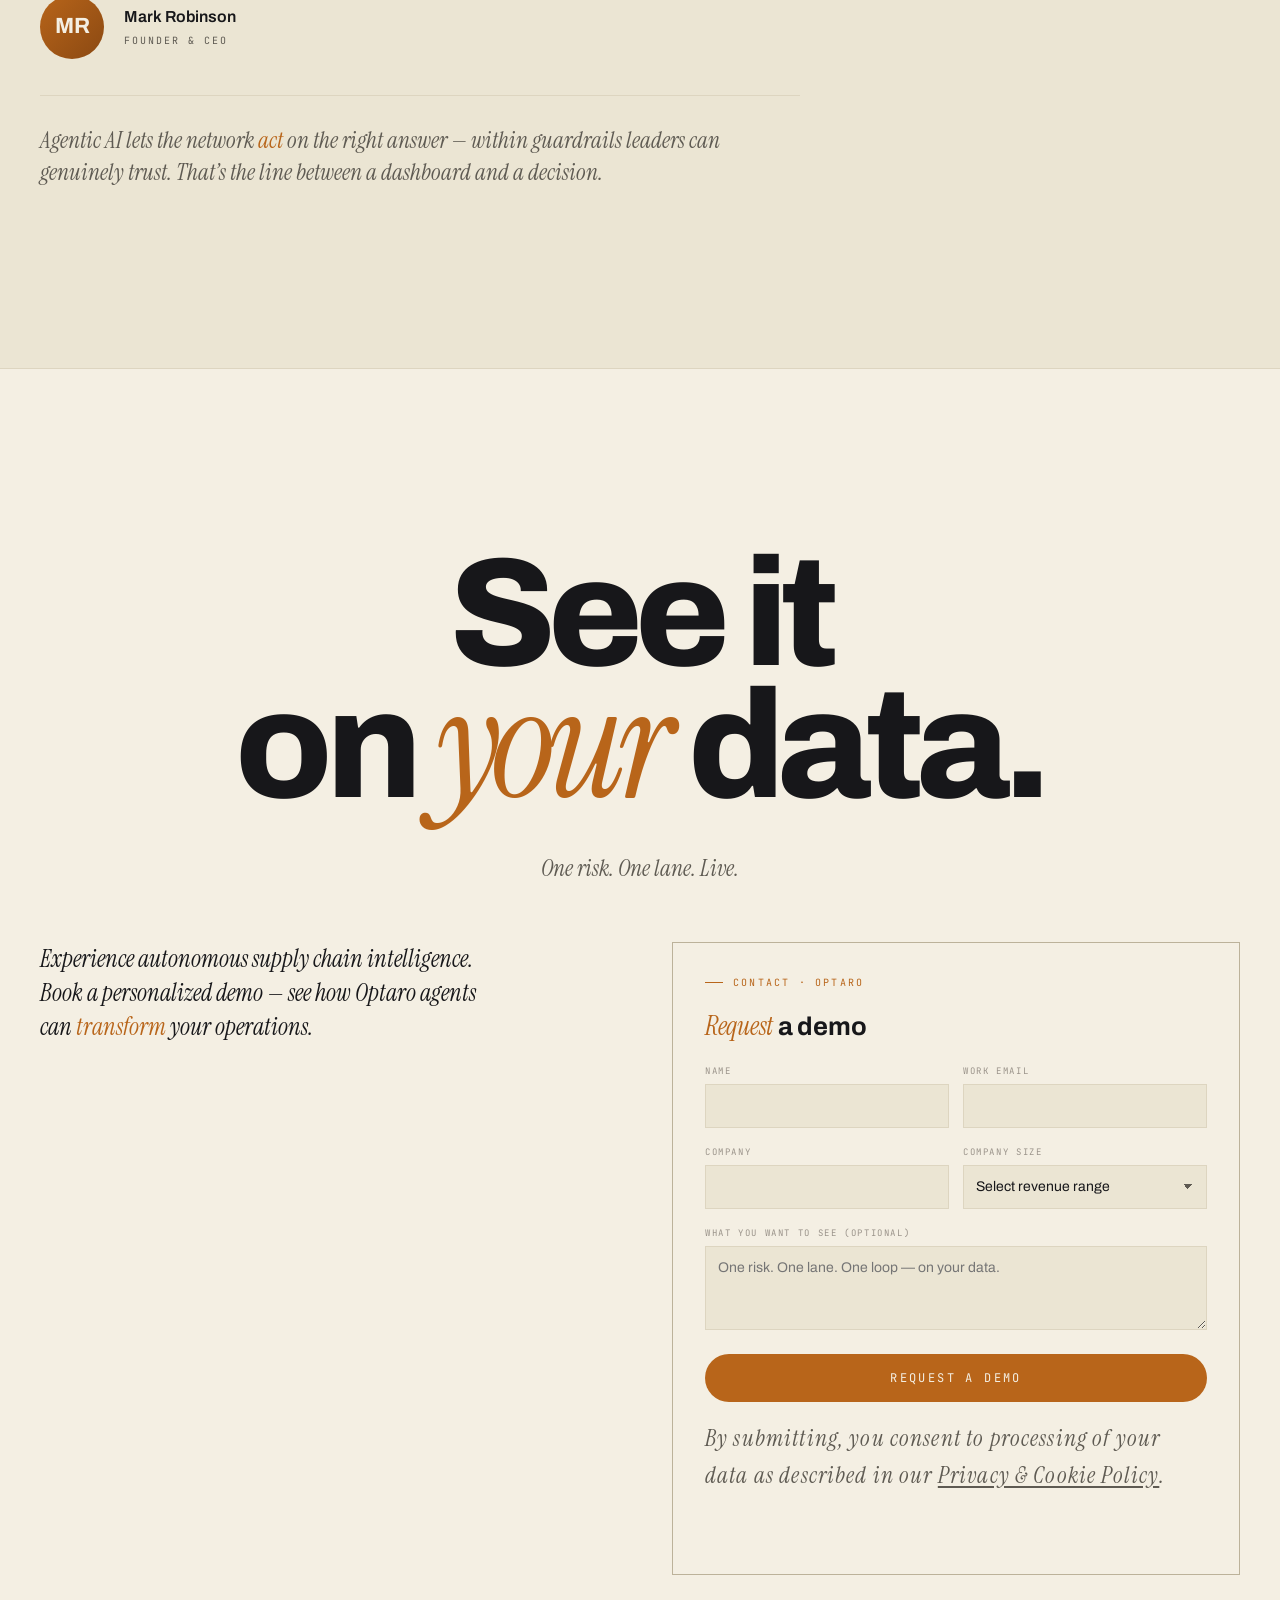
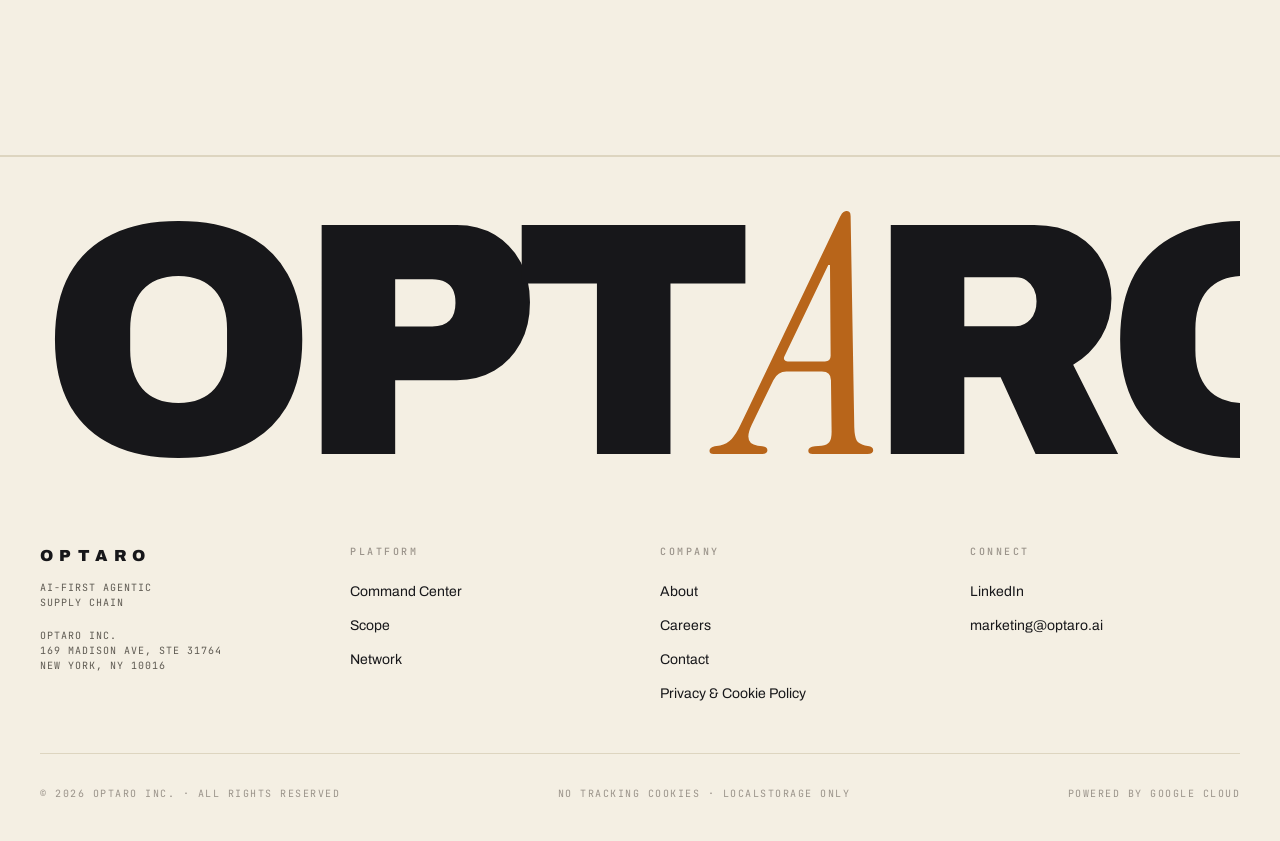
==== commit 6b469724: "Change contact email: hello@optaro.ai → marketing@optaro.ai Co-Authored-By: Claude Opus 4.6 (1M cont" ====
--- a/index.html
+++ b/index.html
@@ -3746,7 +3746,7 @@
       <h4>Connect</h4>
       <ul>
         <li><a href="#">LinkedIn</a></li>
-        <li><a href="mailto:hello@optaro.ai">hello@optaro.ai</a></li>
+        <li><a href="mailto:marketing@optaro.ai">marketing@optaro.ai</a></li>
       </ul>
     </div>
   </div>
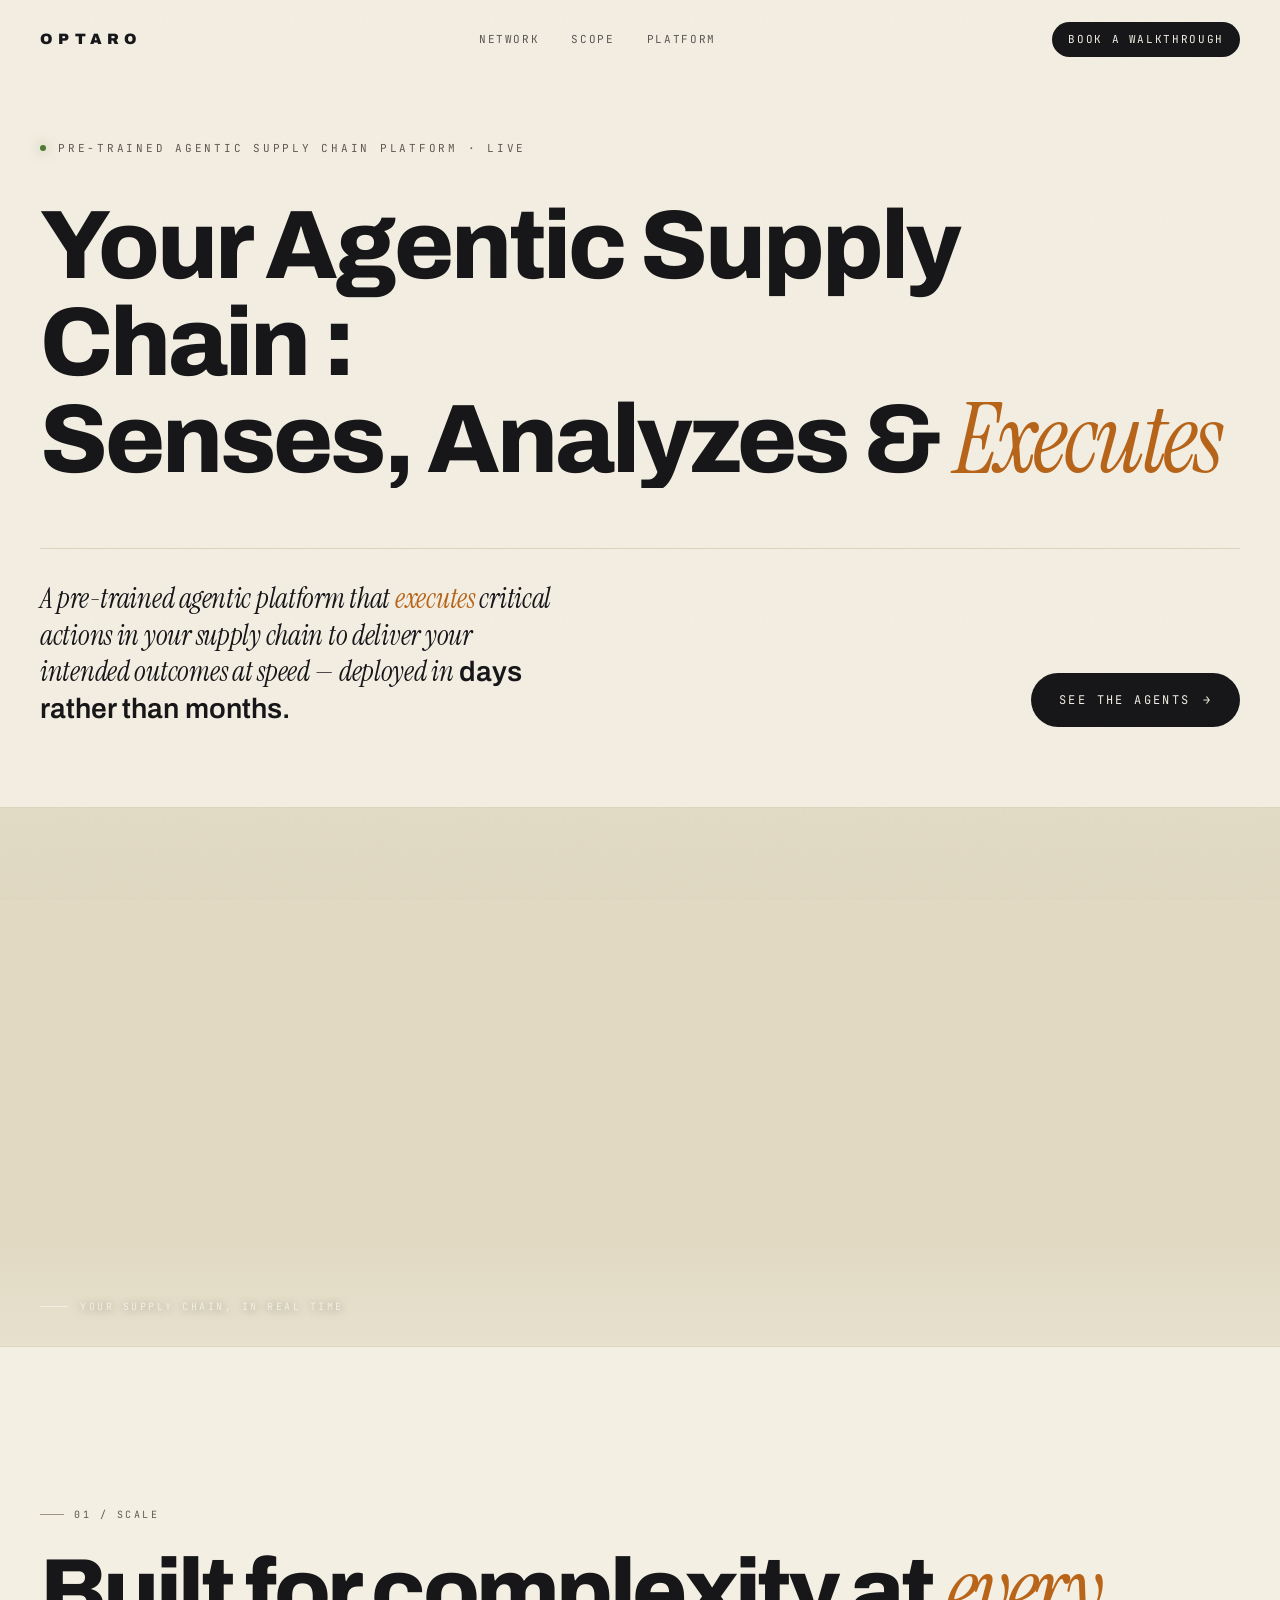
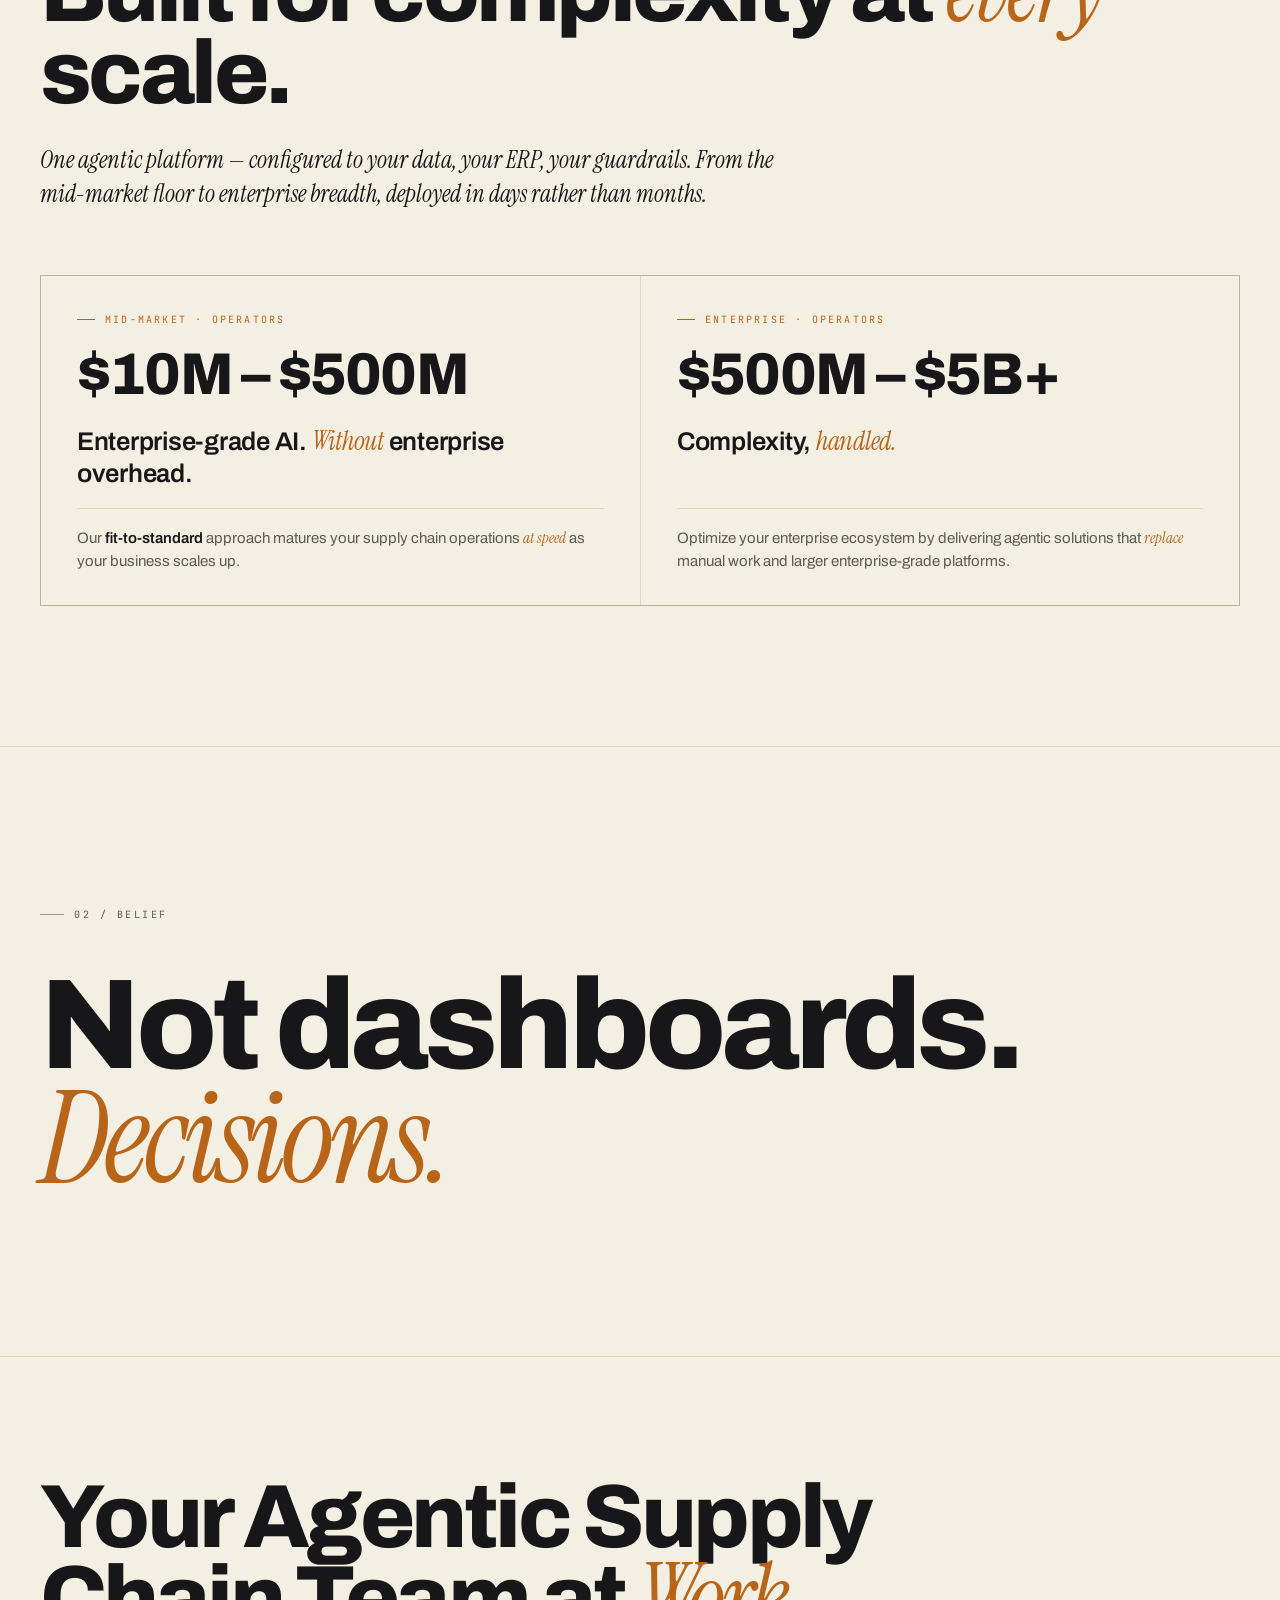
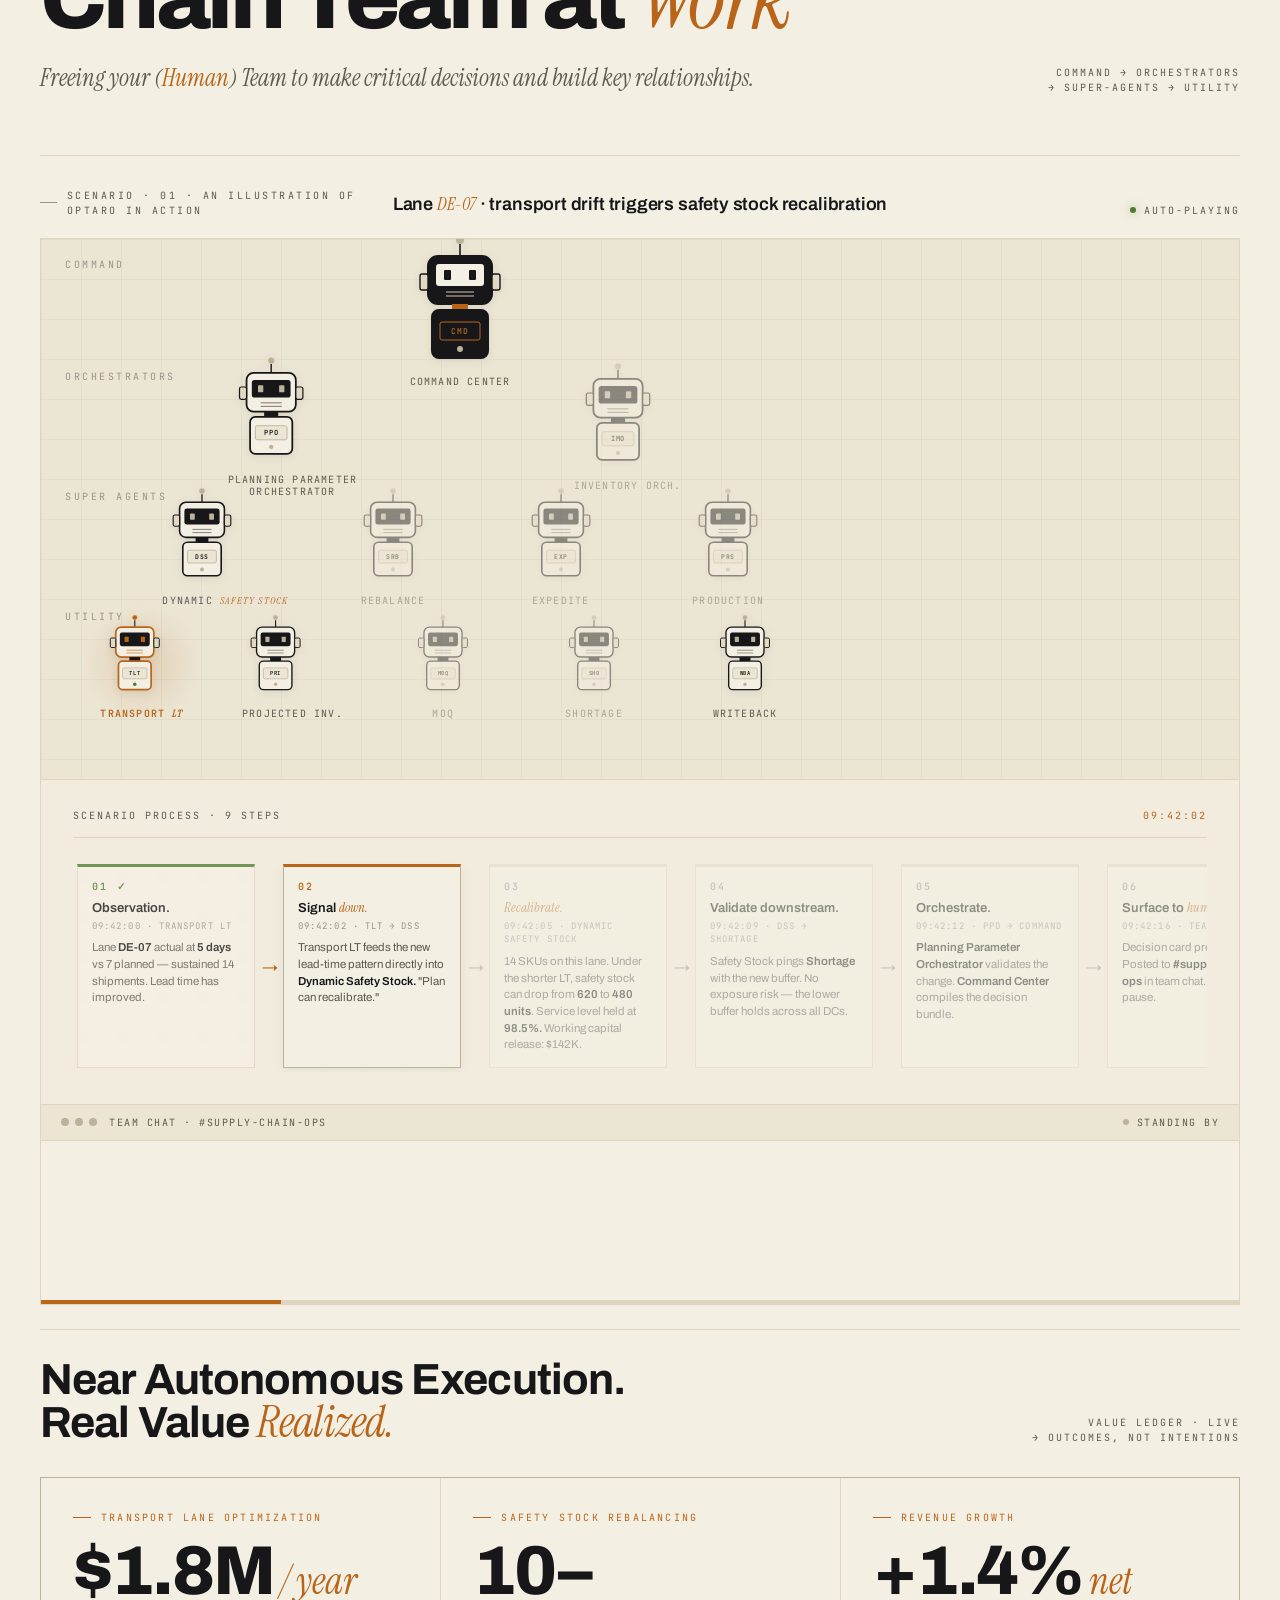
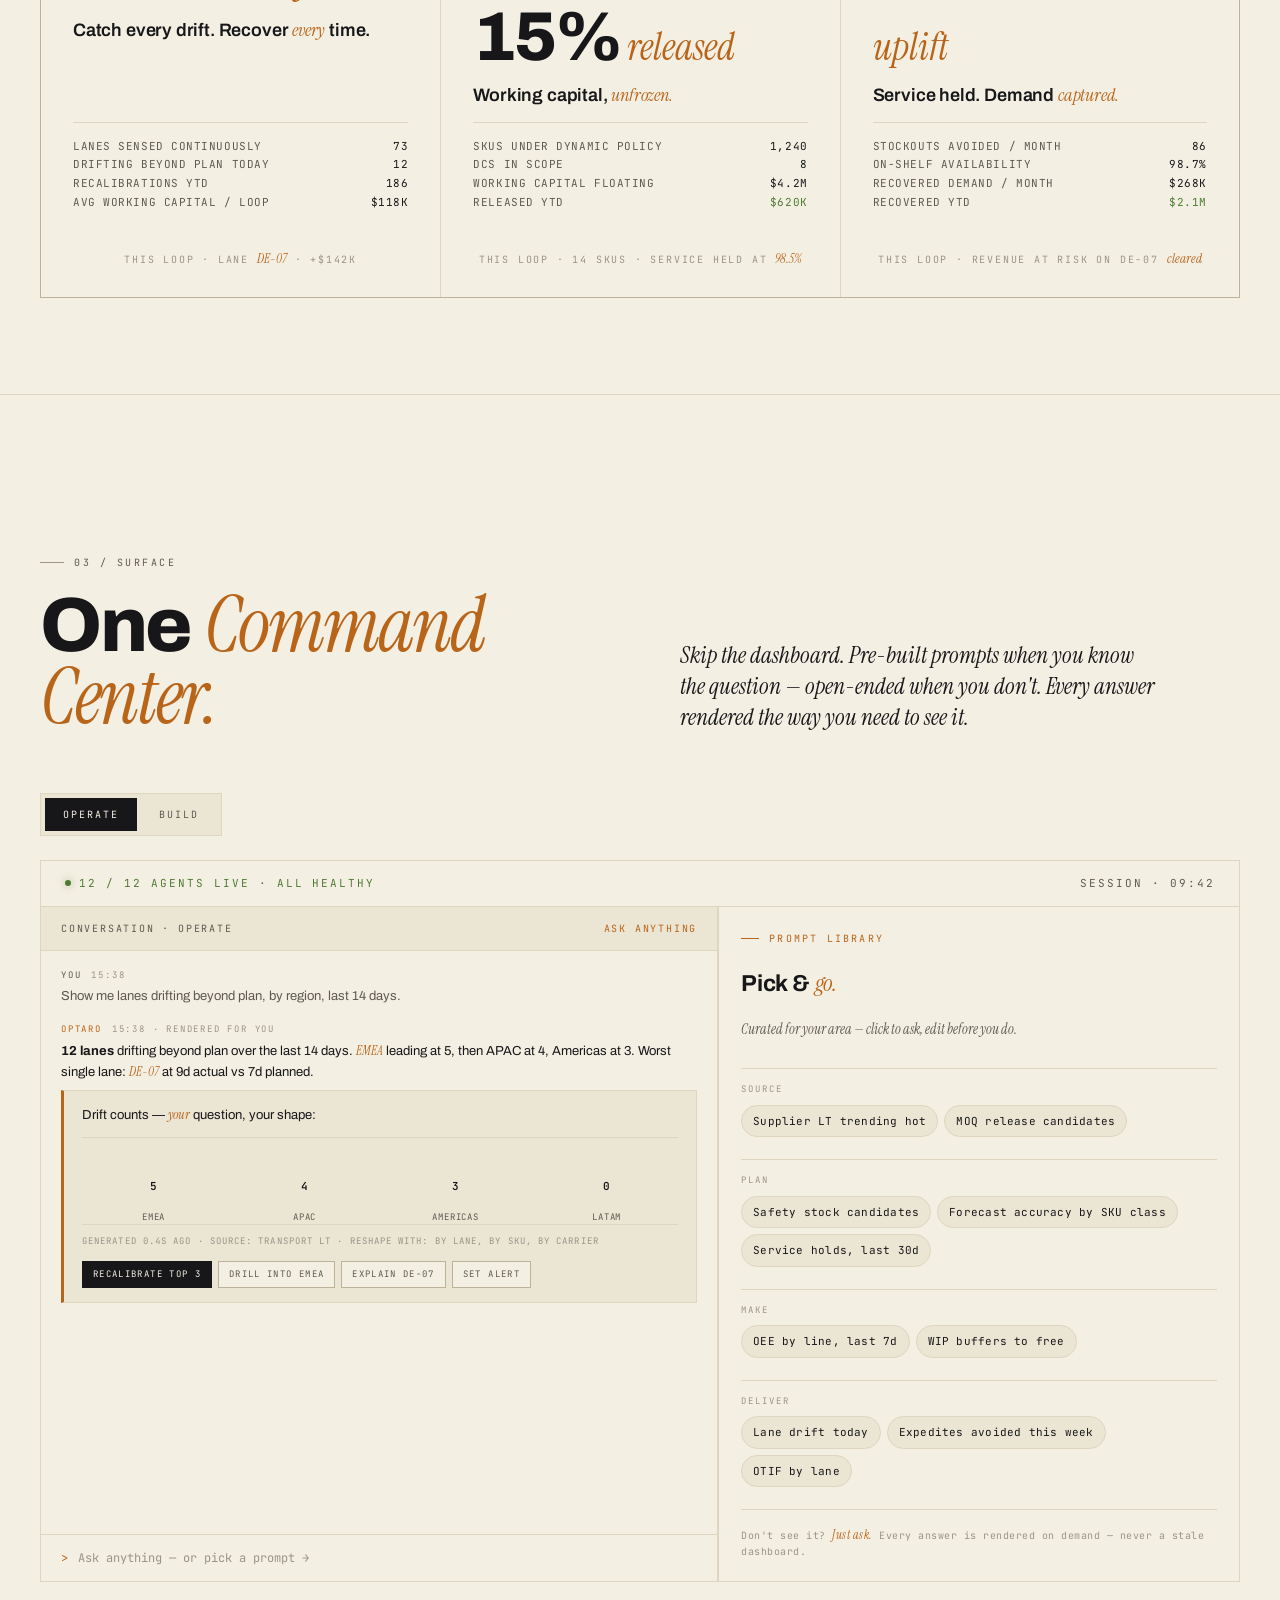
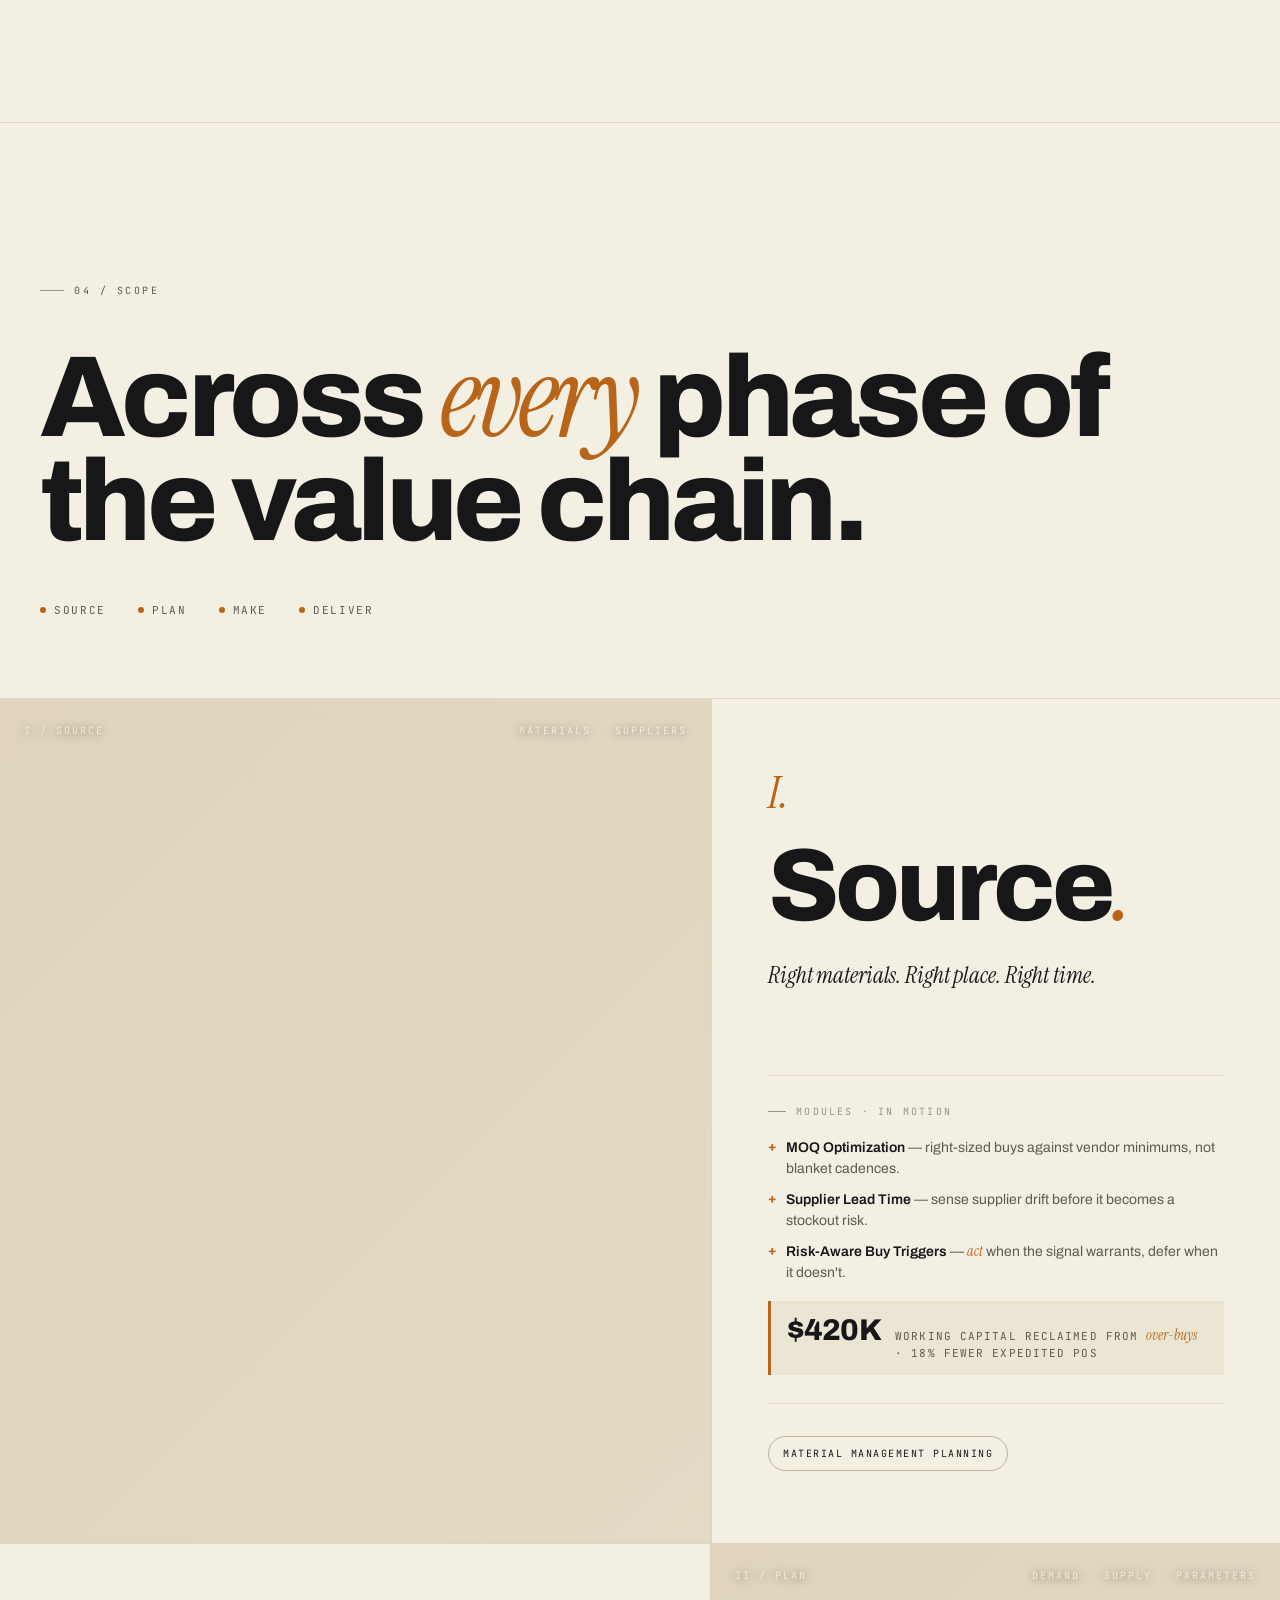
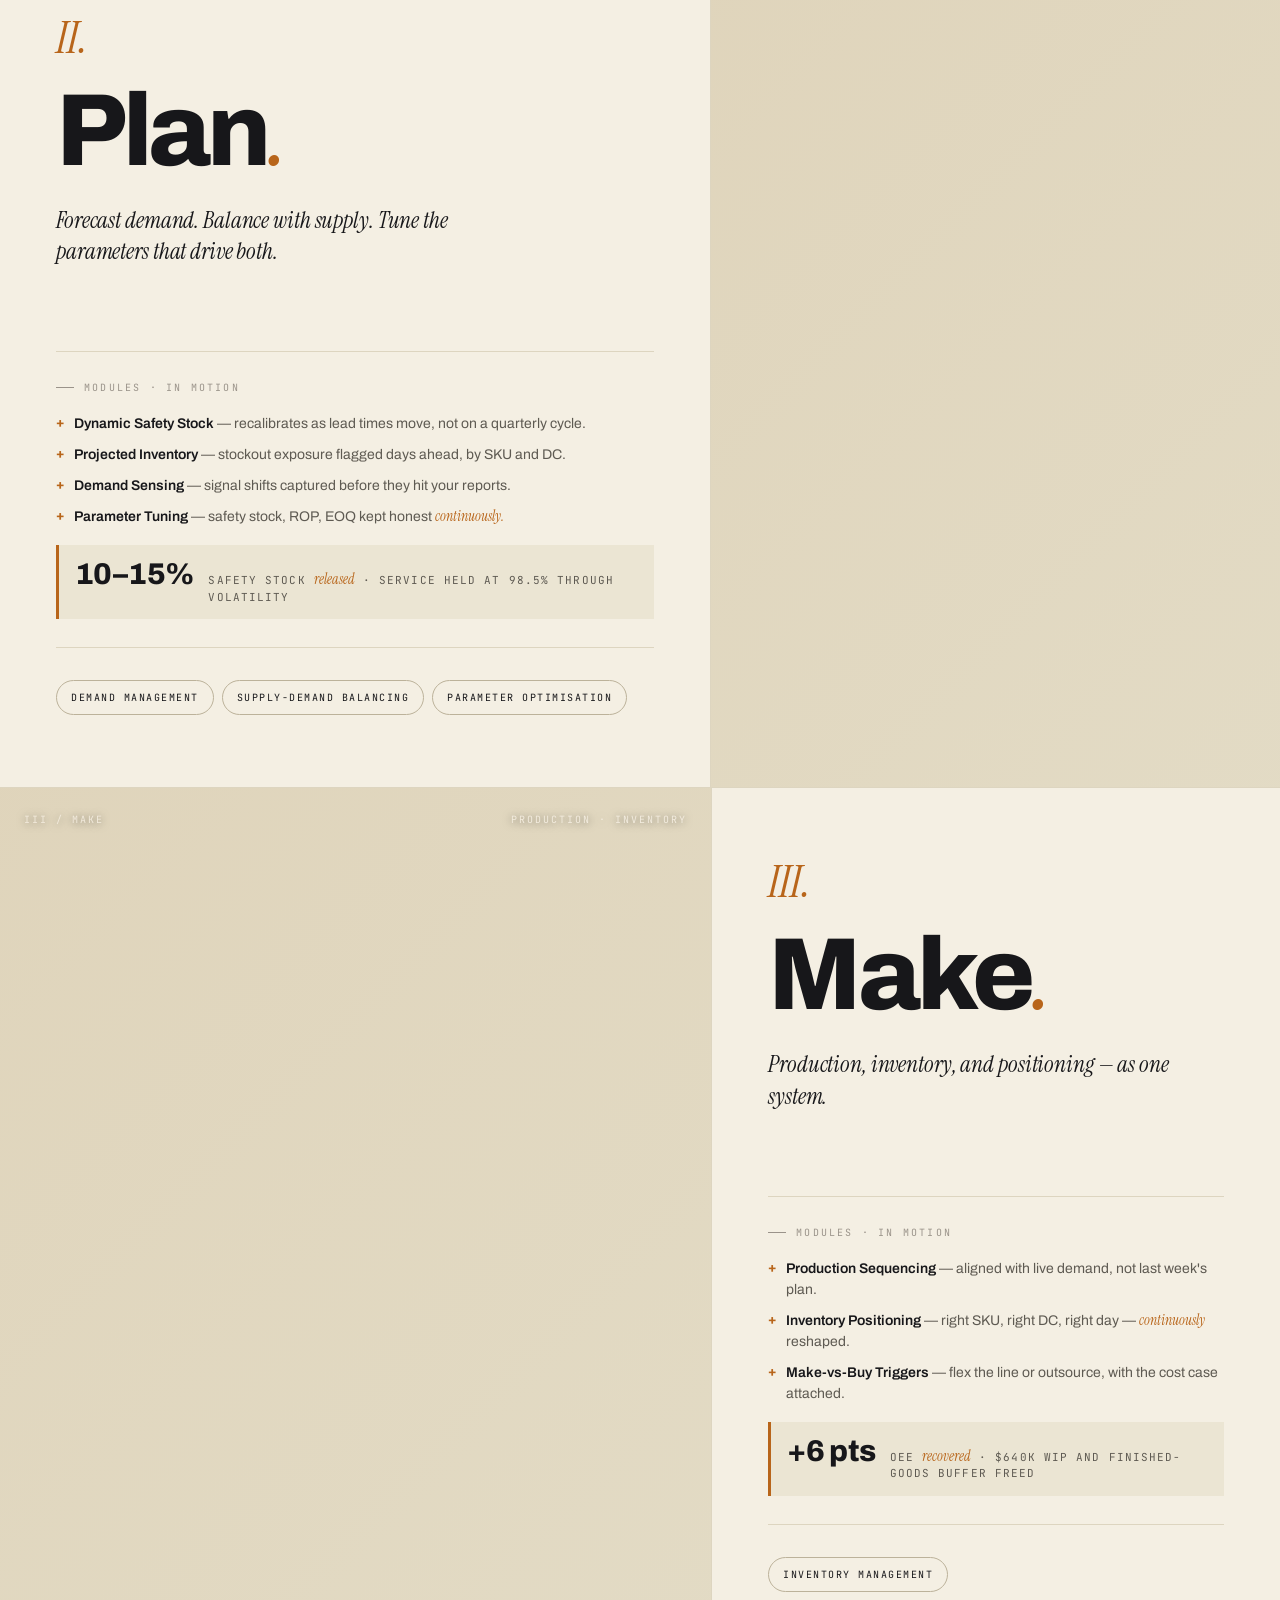
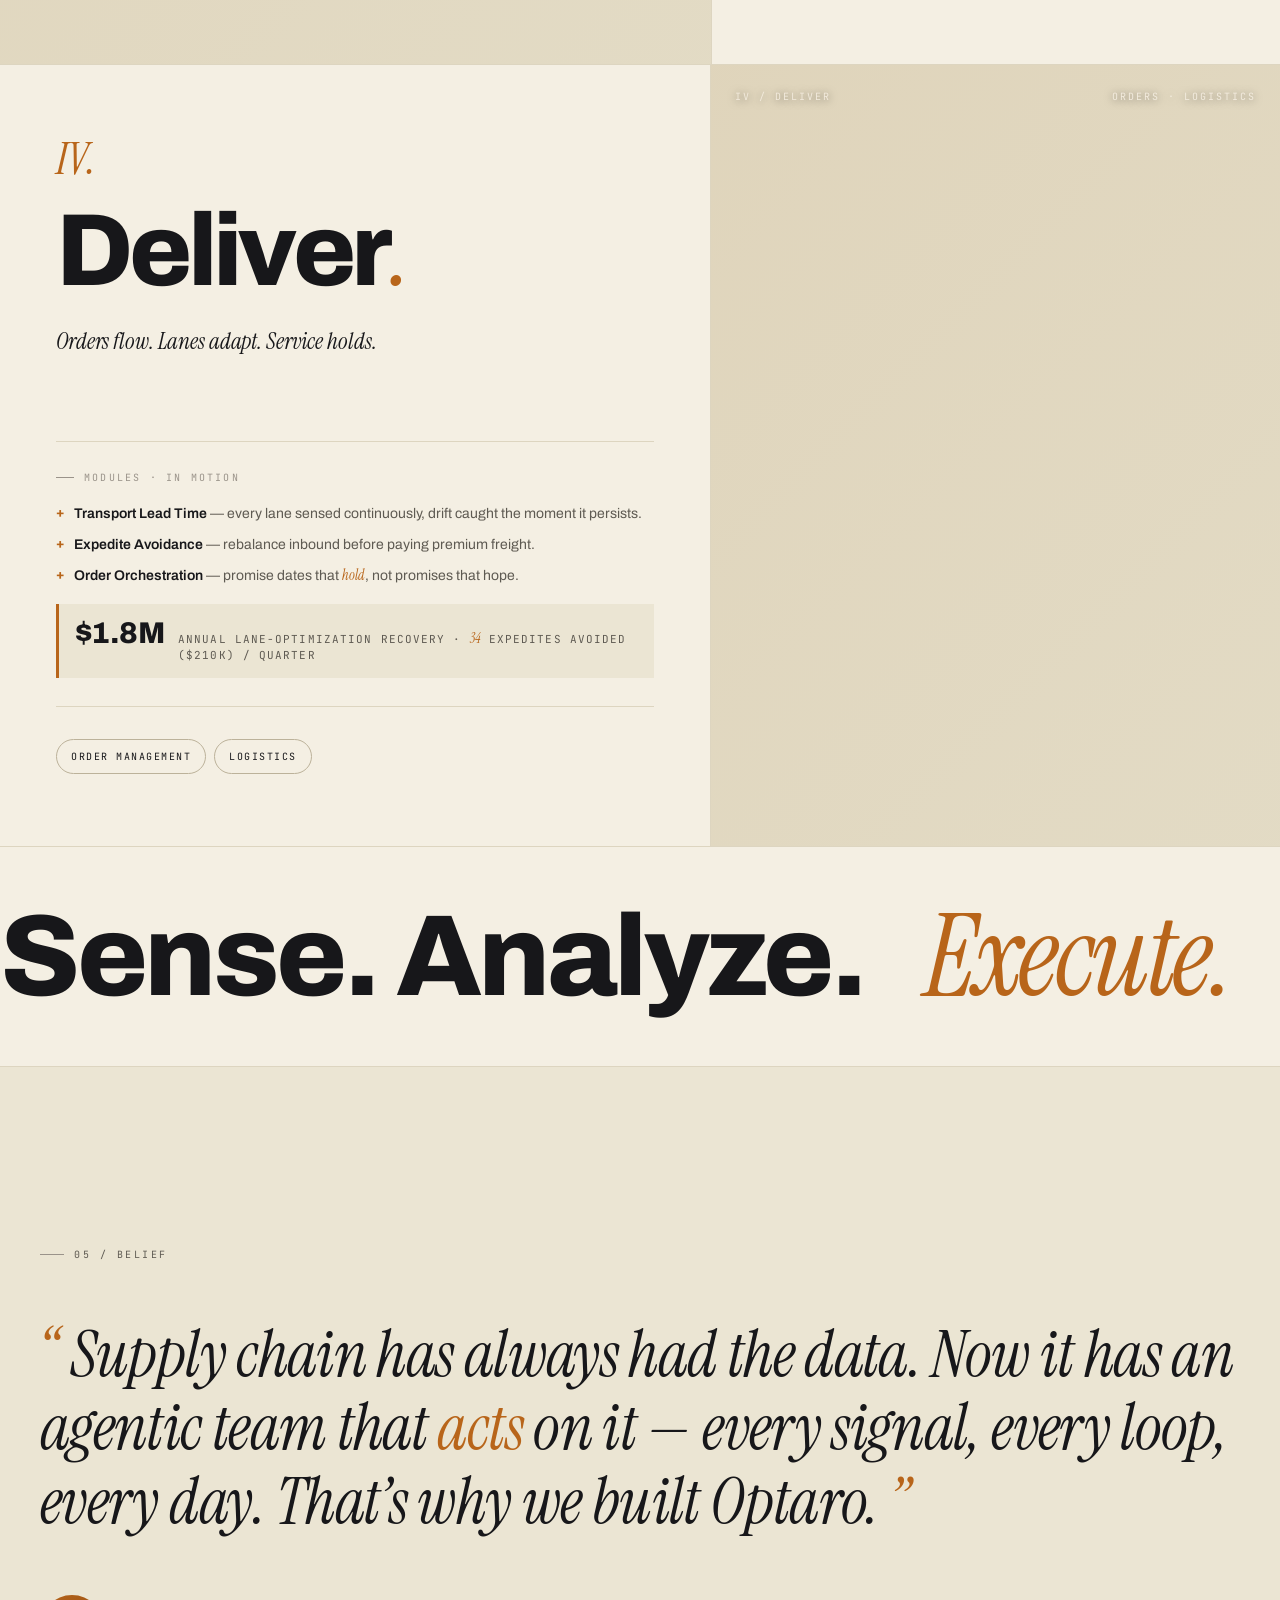
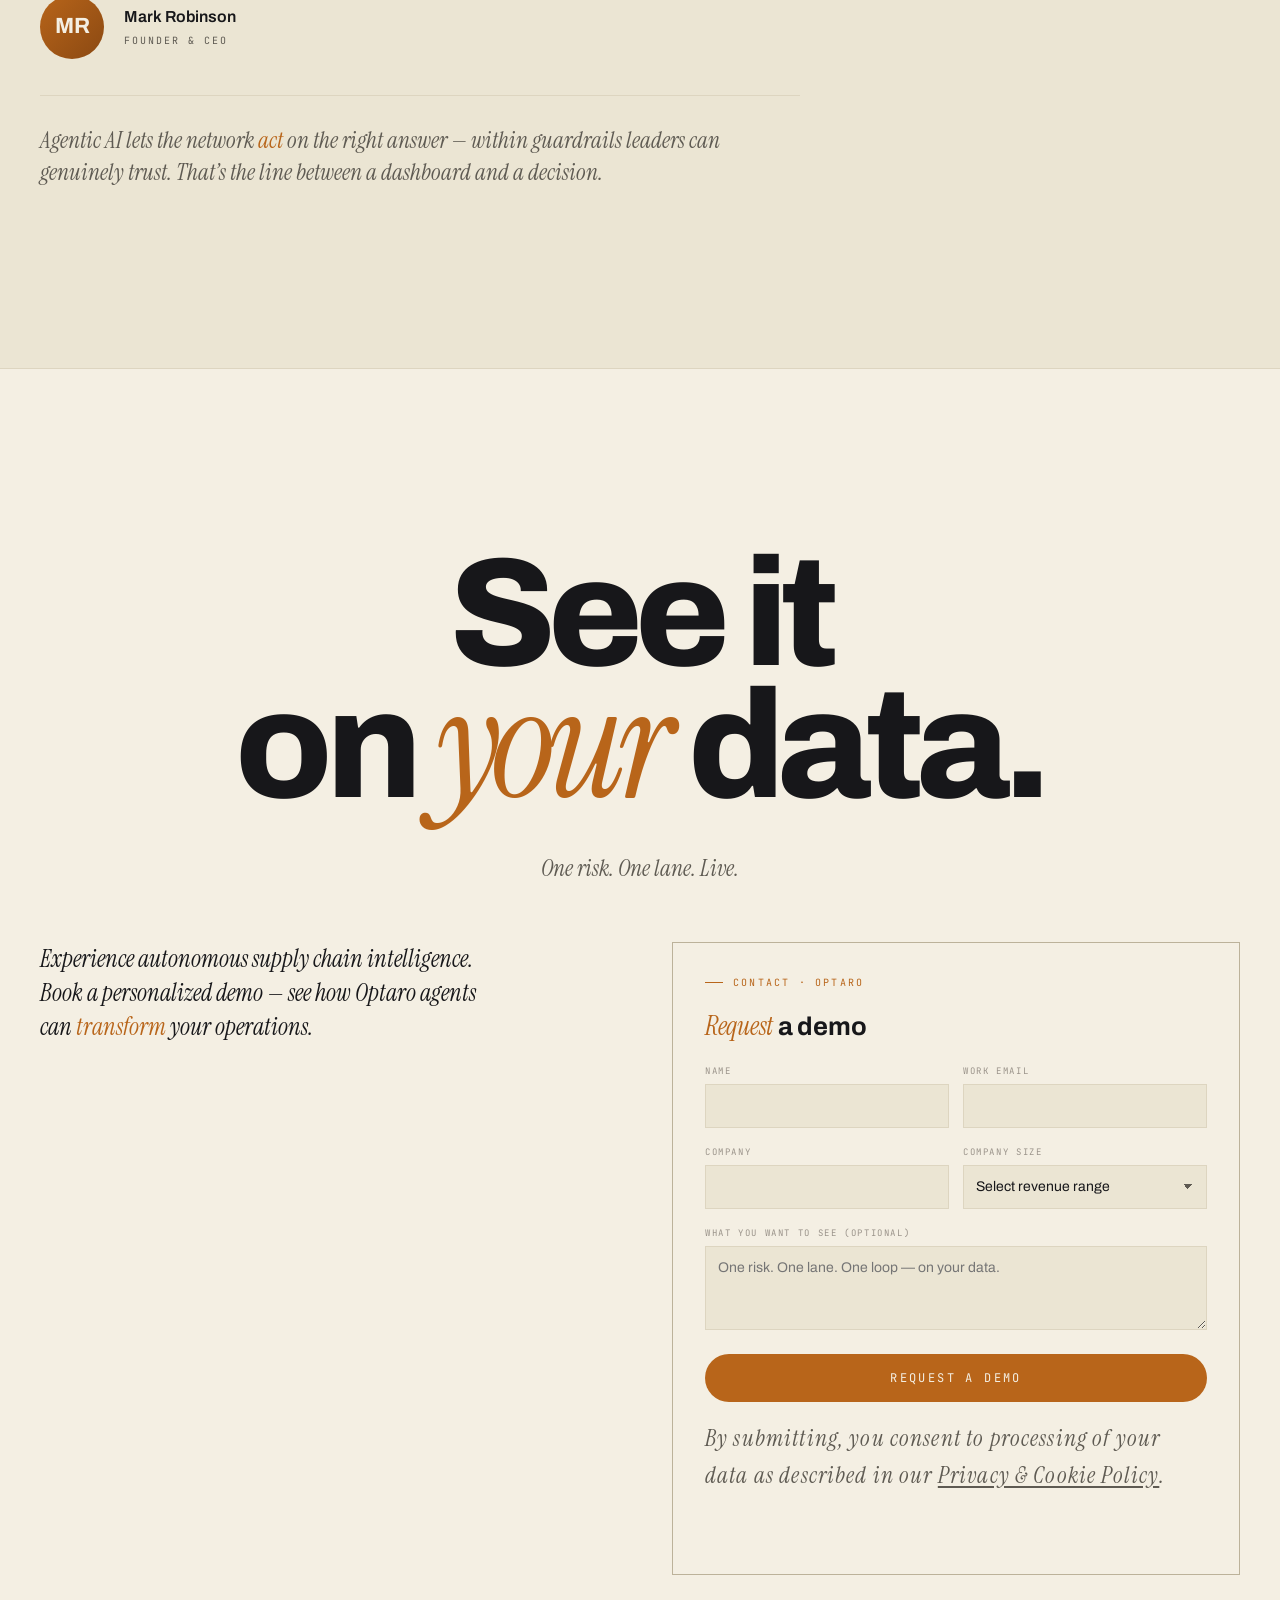
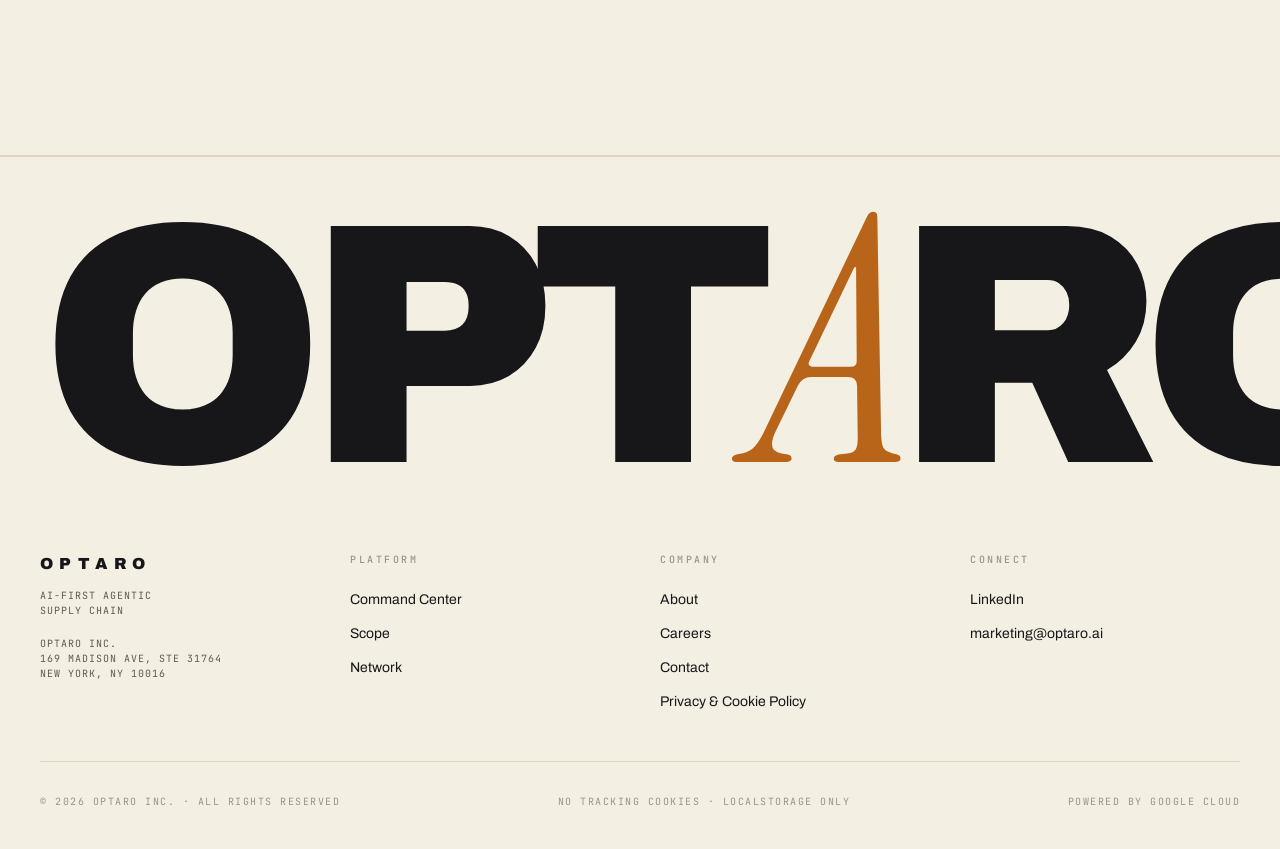
==== commit d5fb0763: "Make mega OPTARO logo always fit viewport width Replaced clamp(120px, 26vw, 420px) which overflowed " ====
--- a/index.html
+++ b/index.html
@@ -2517,15 +2517,22 @@
 
   /* ---------- Mega logo + Footer ---------- */
   .mega-logo{
-    padding: 48px 40px 0;
+    padding: 48px 16px 0;
     border-top: 1px solid var(--line);
+    overflow: hidden;
   }
   .mega-logo-type{
     font-weight: 900;
-    font-size: clamp(120px, 26vw, 420px);
+    /* Calc ensures text always fits viewport width; capped on huge screens */
+    font-size: min(380px, calc((100vw - 32px) / 3.5));
     line-height: 0.82;
     letter-spacing: -0.06em;
-    overflow: hidden;
+    white-space: nowrap;
+    text-align: center;
+  }
+  @media (min-width: 720px){
+    .mega-logo{ padding: 48px 40px 0; }
+    .mega-logo-type{ font-size: min(420px, calc((100vw - 80px) / 3.5)); }
   }
   .mega-logo-type em{
     font-family: 'Instrument Serif', serif;
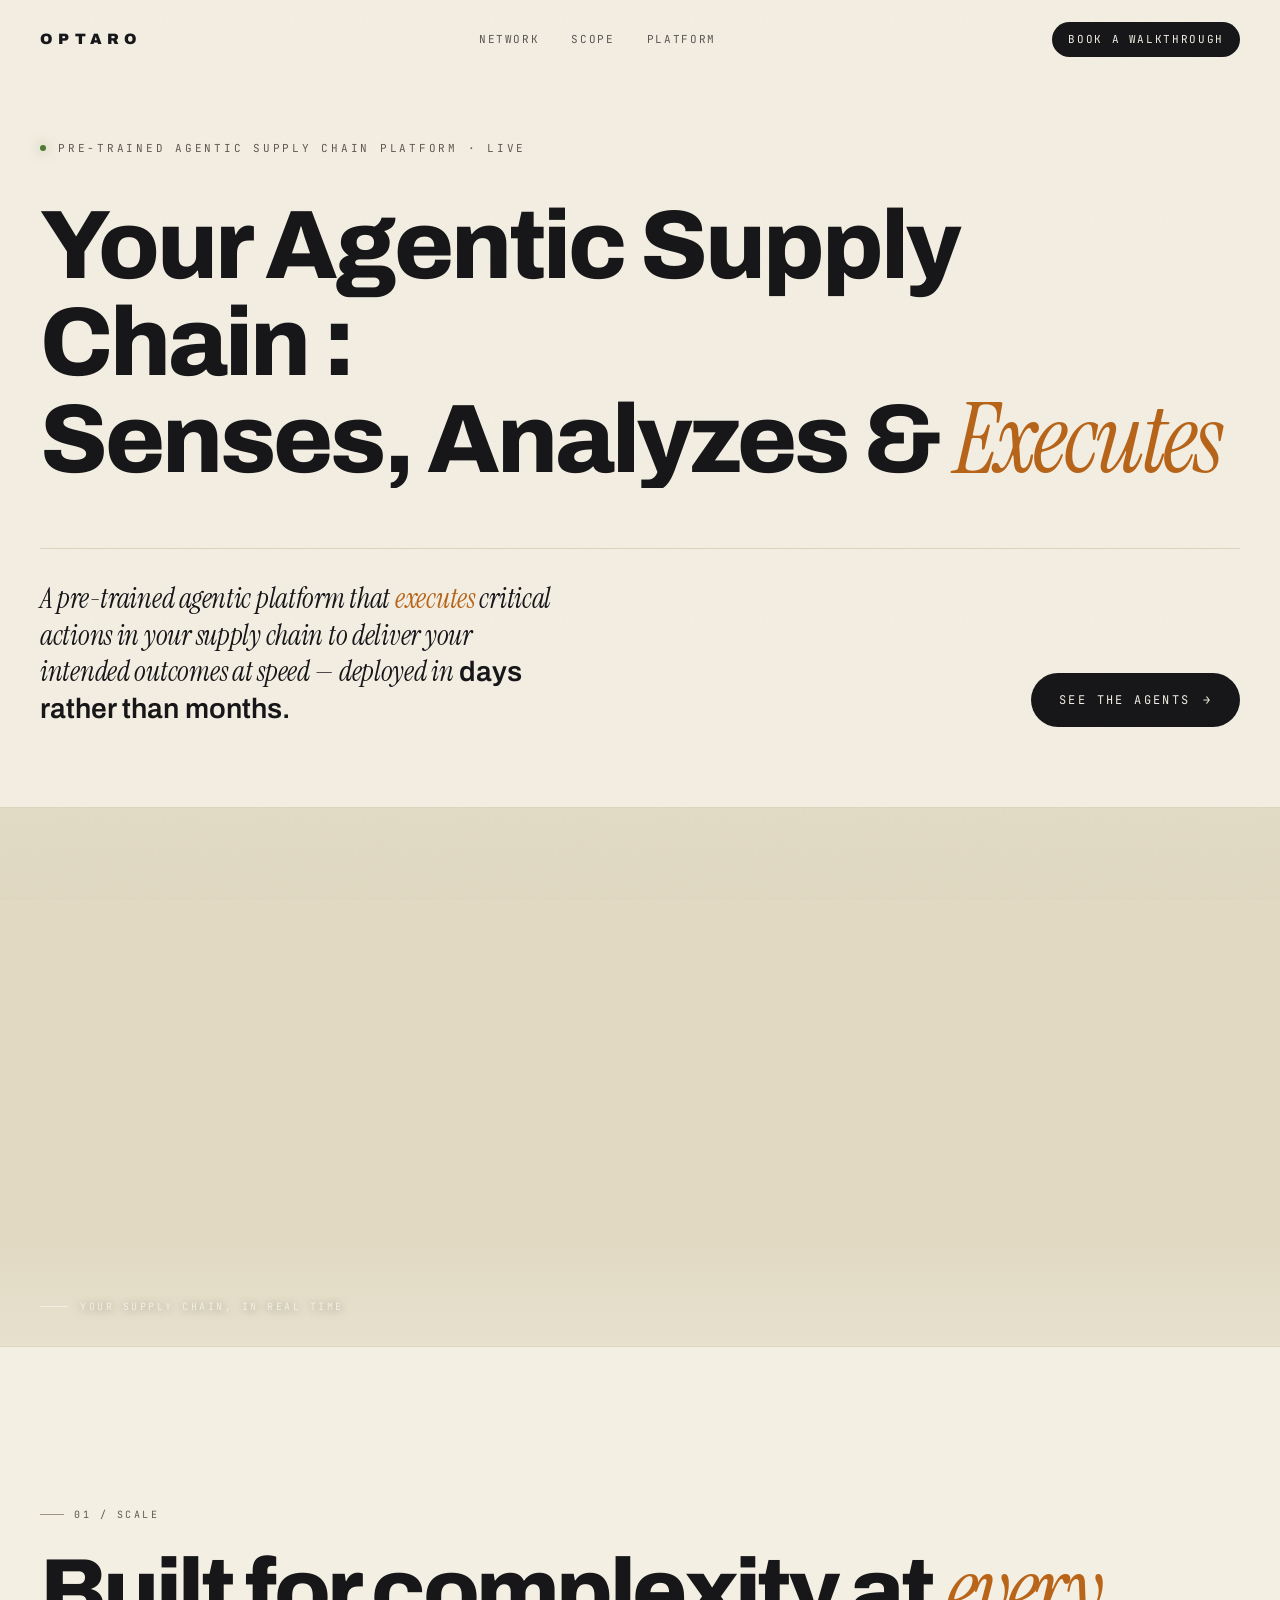
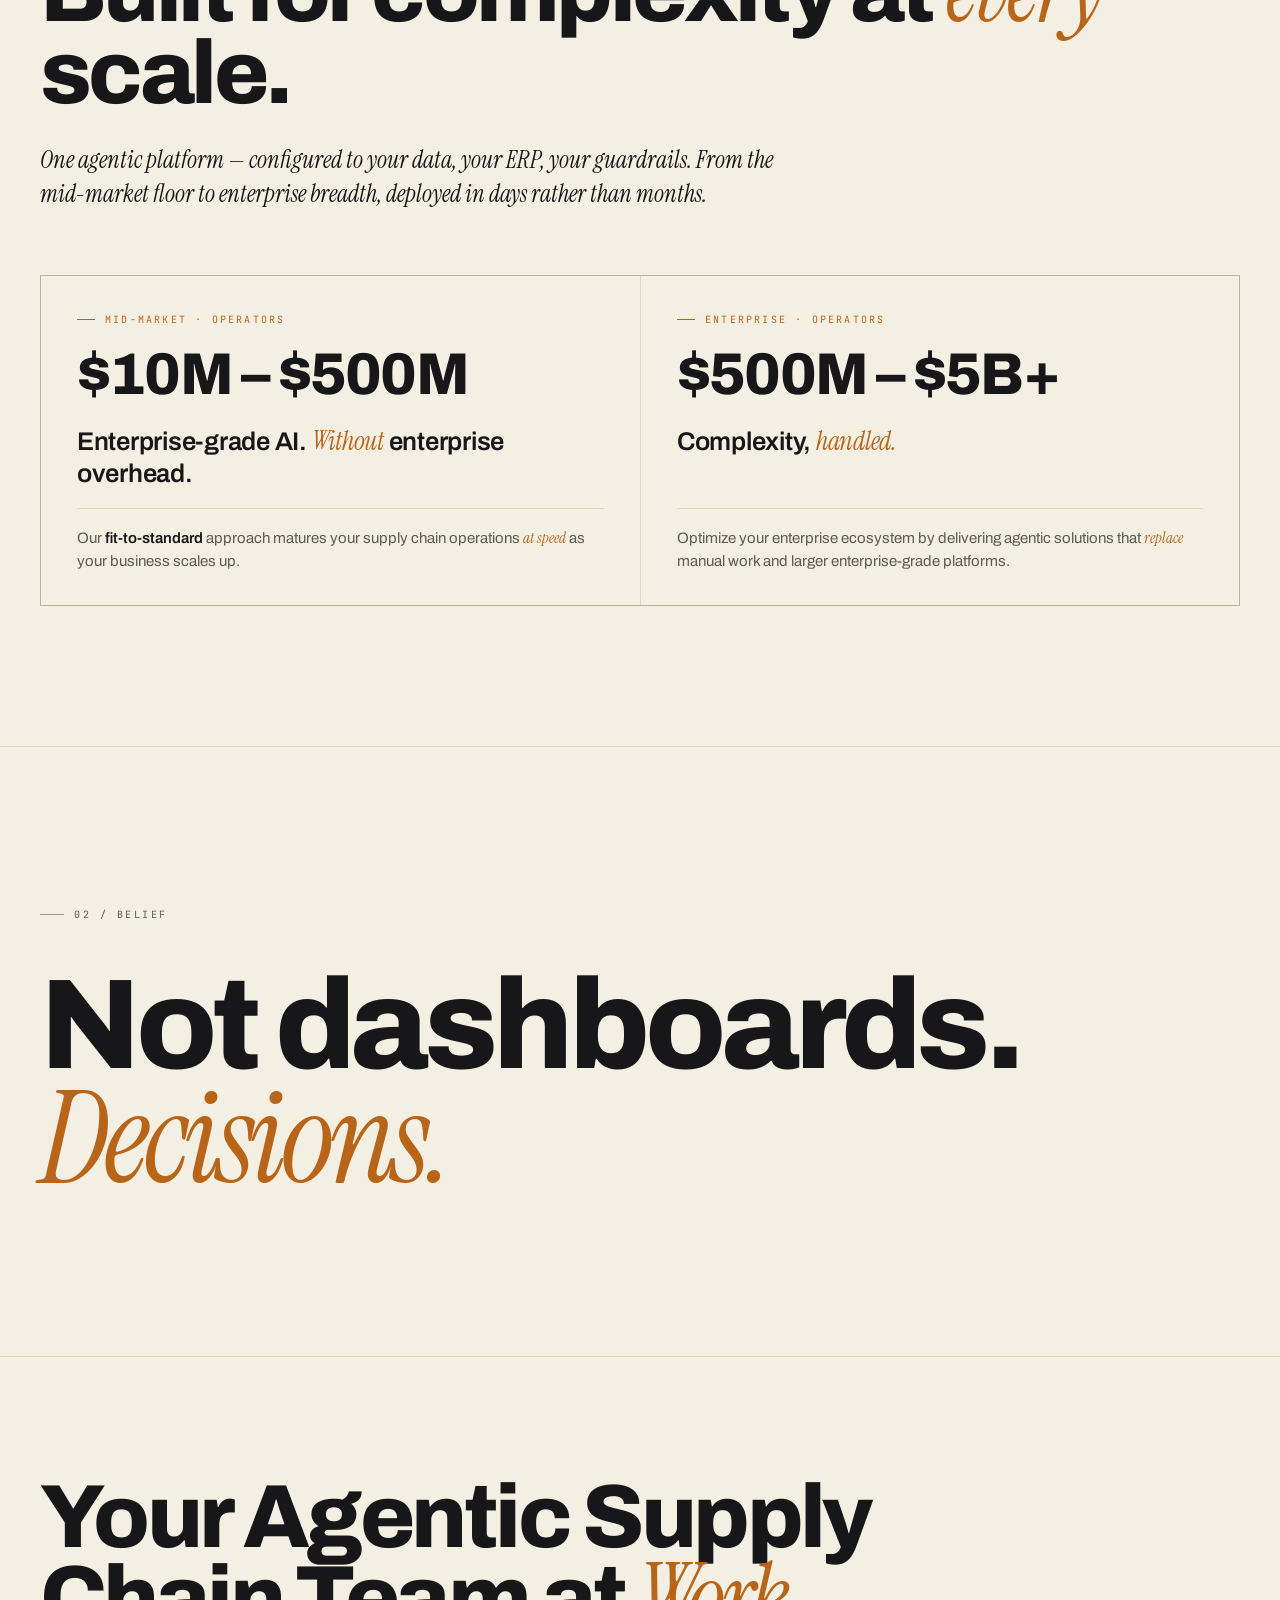
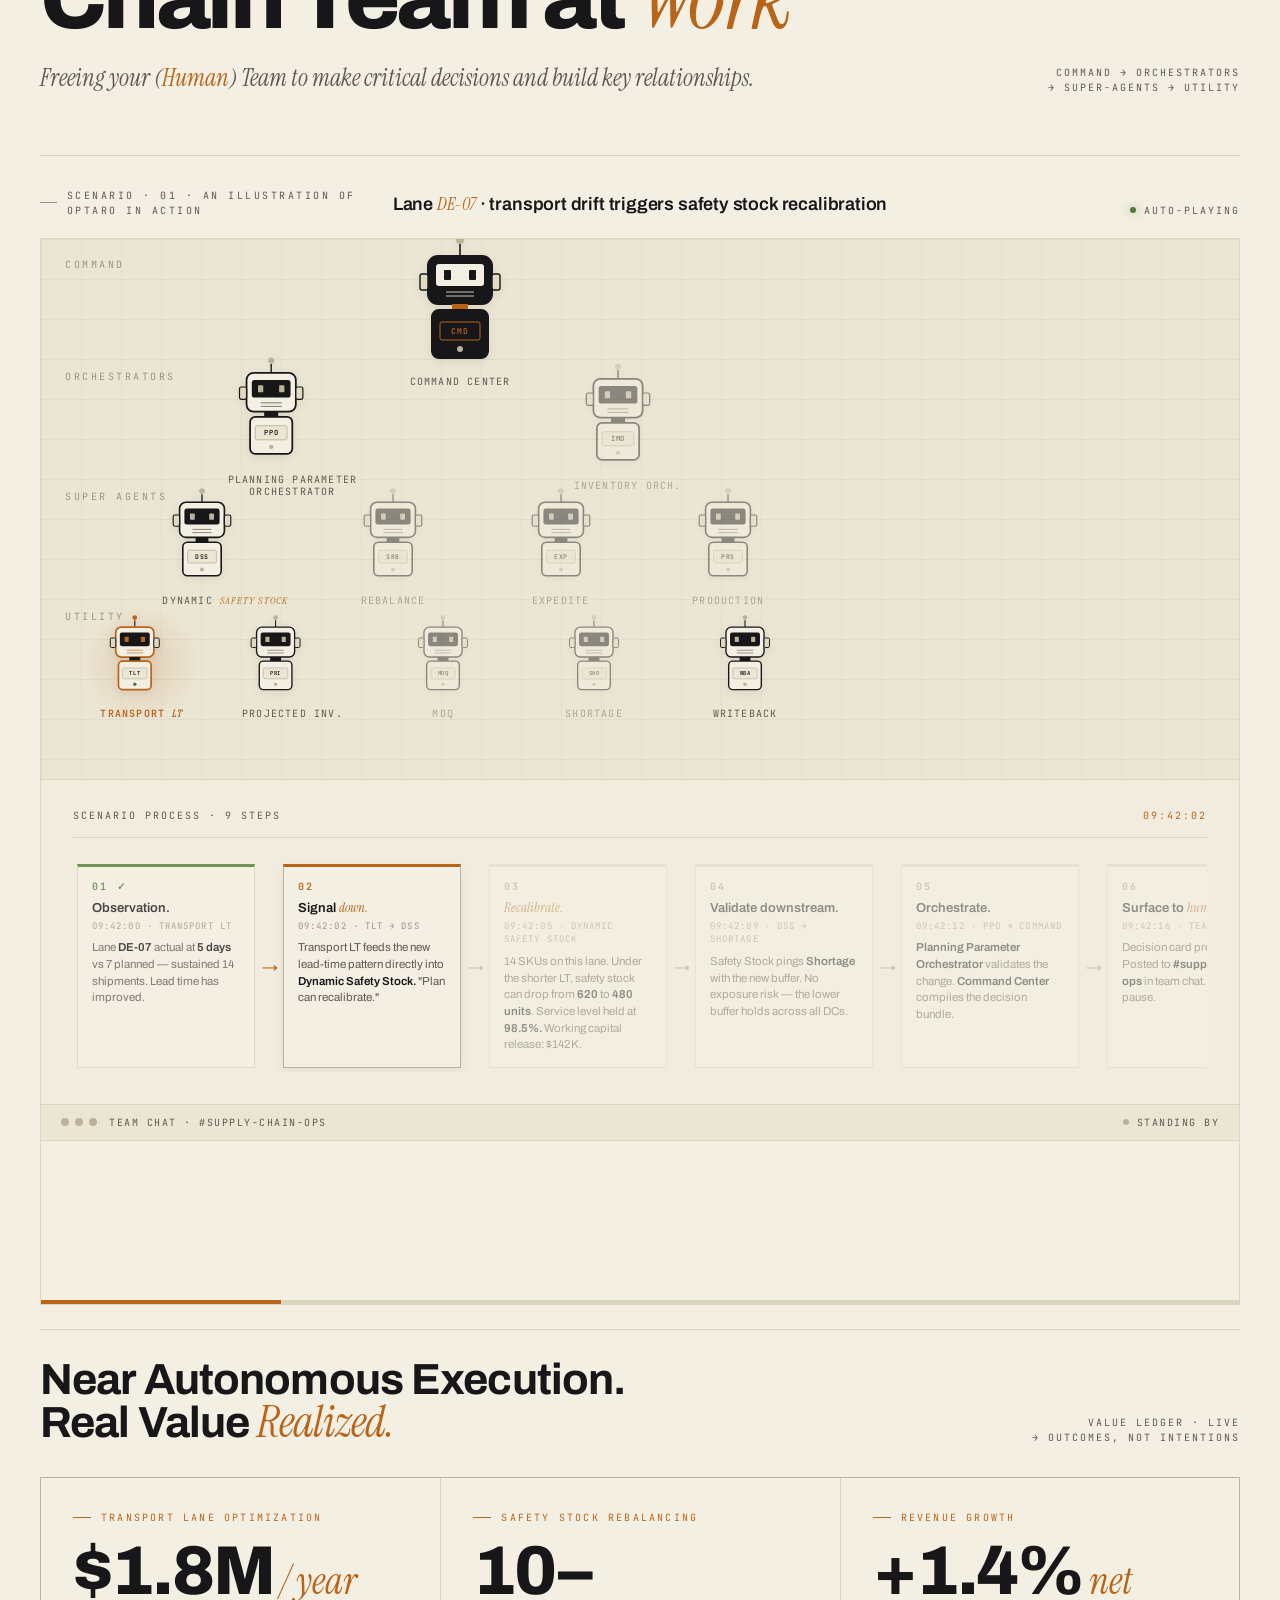
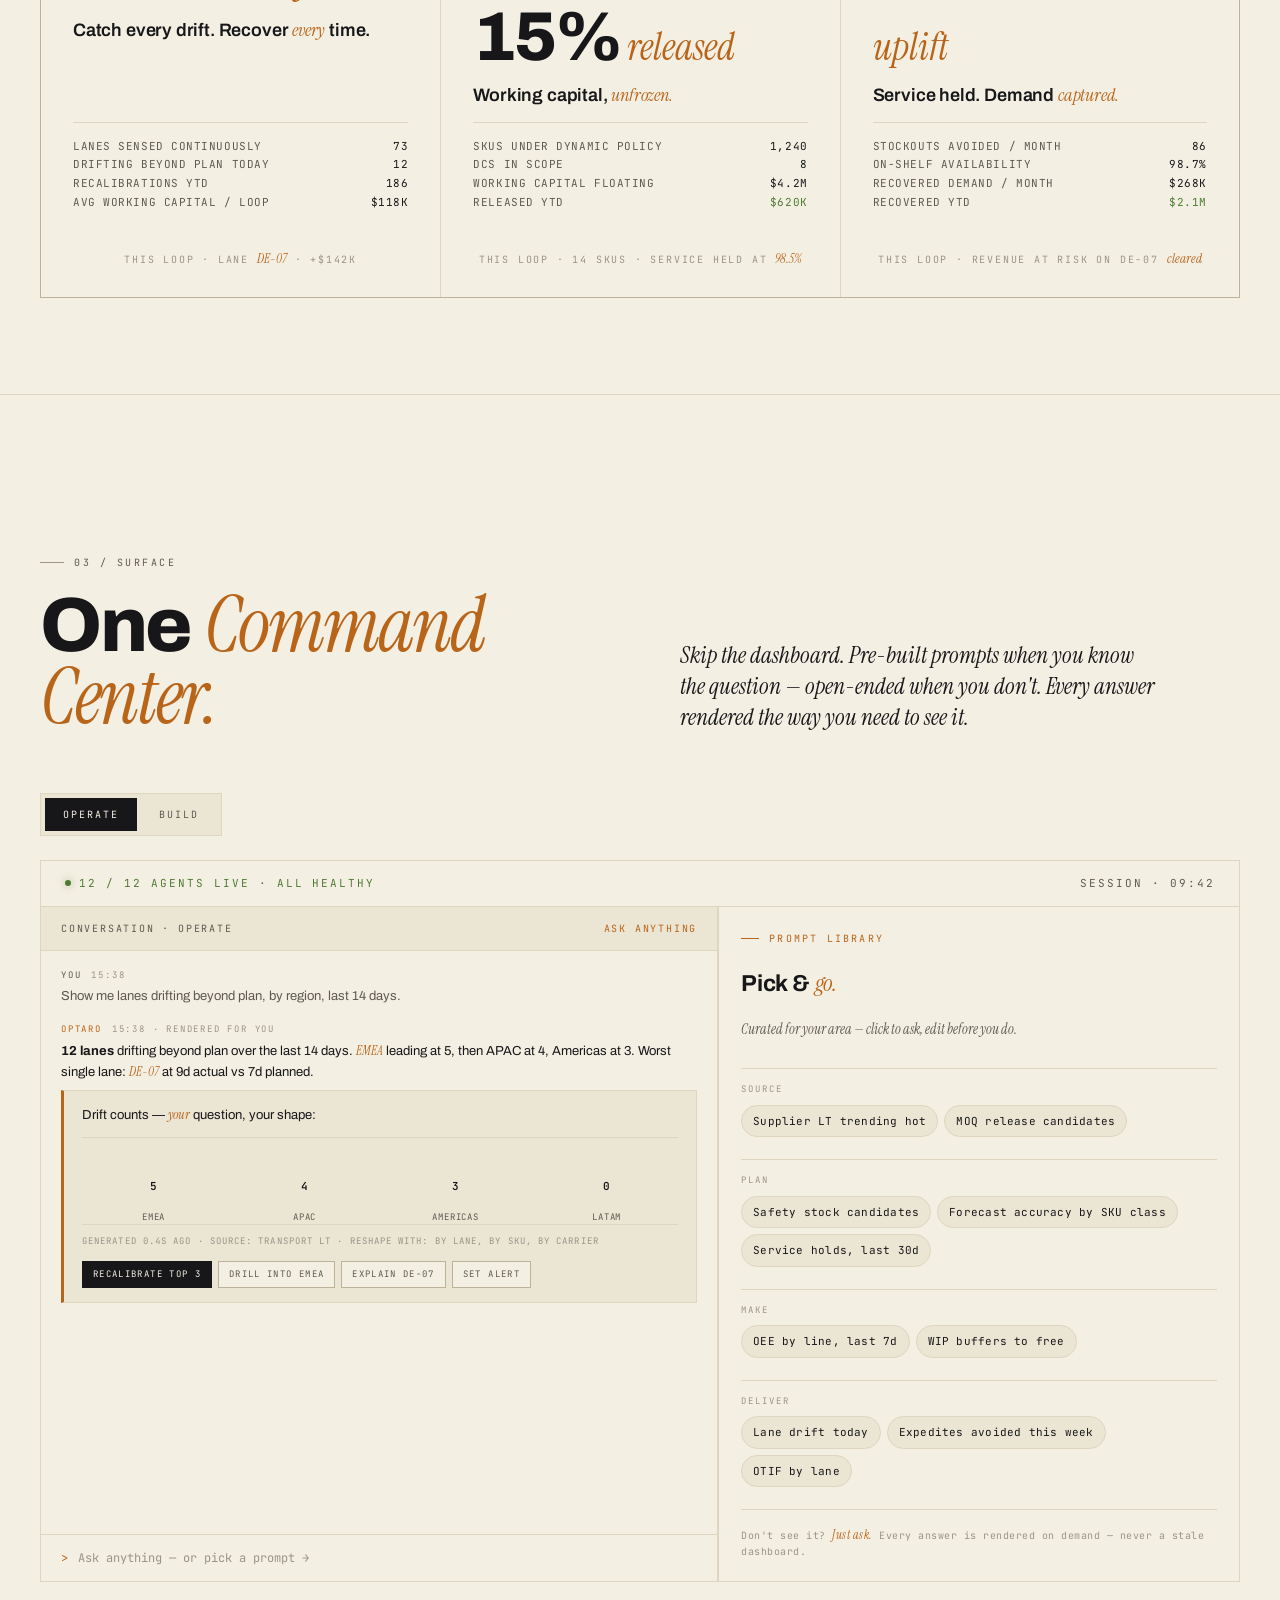
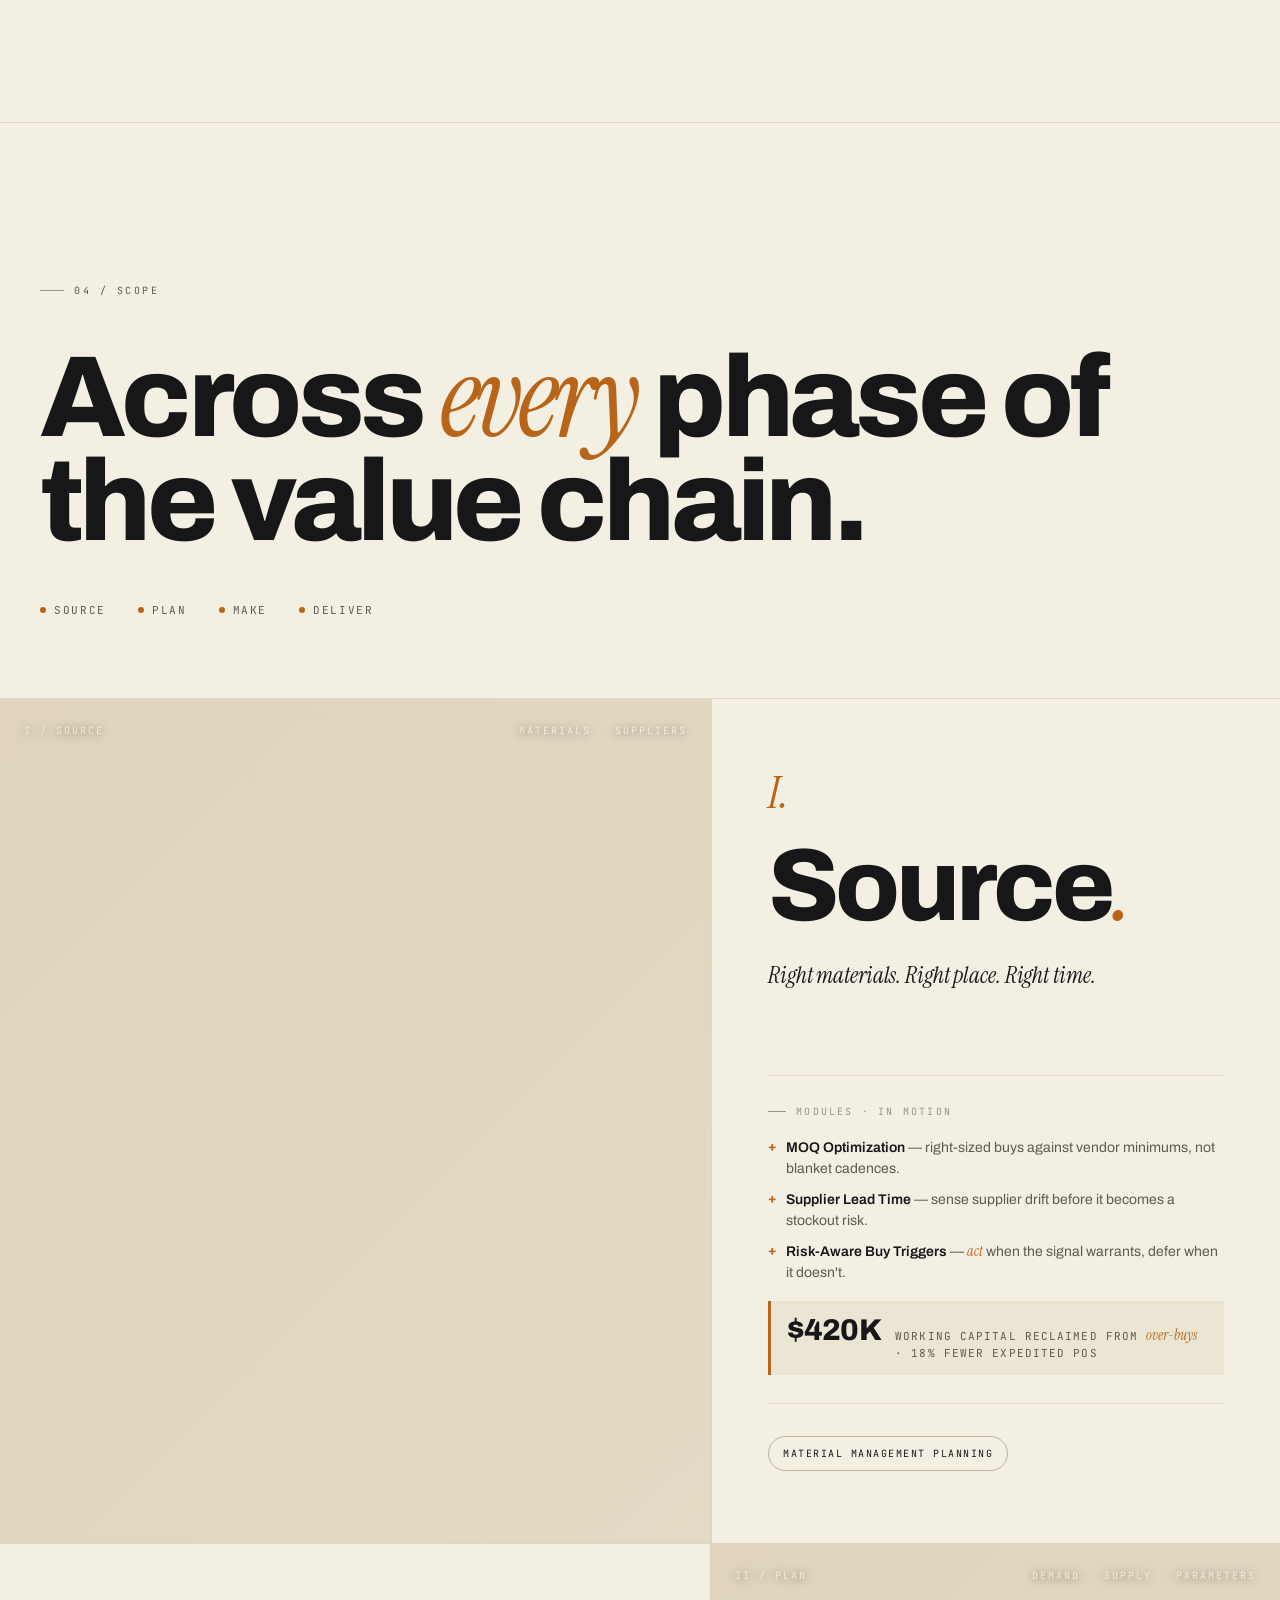
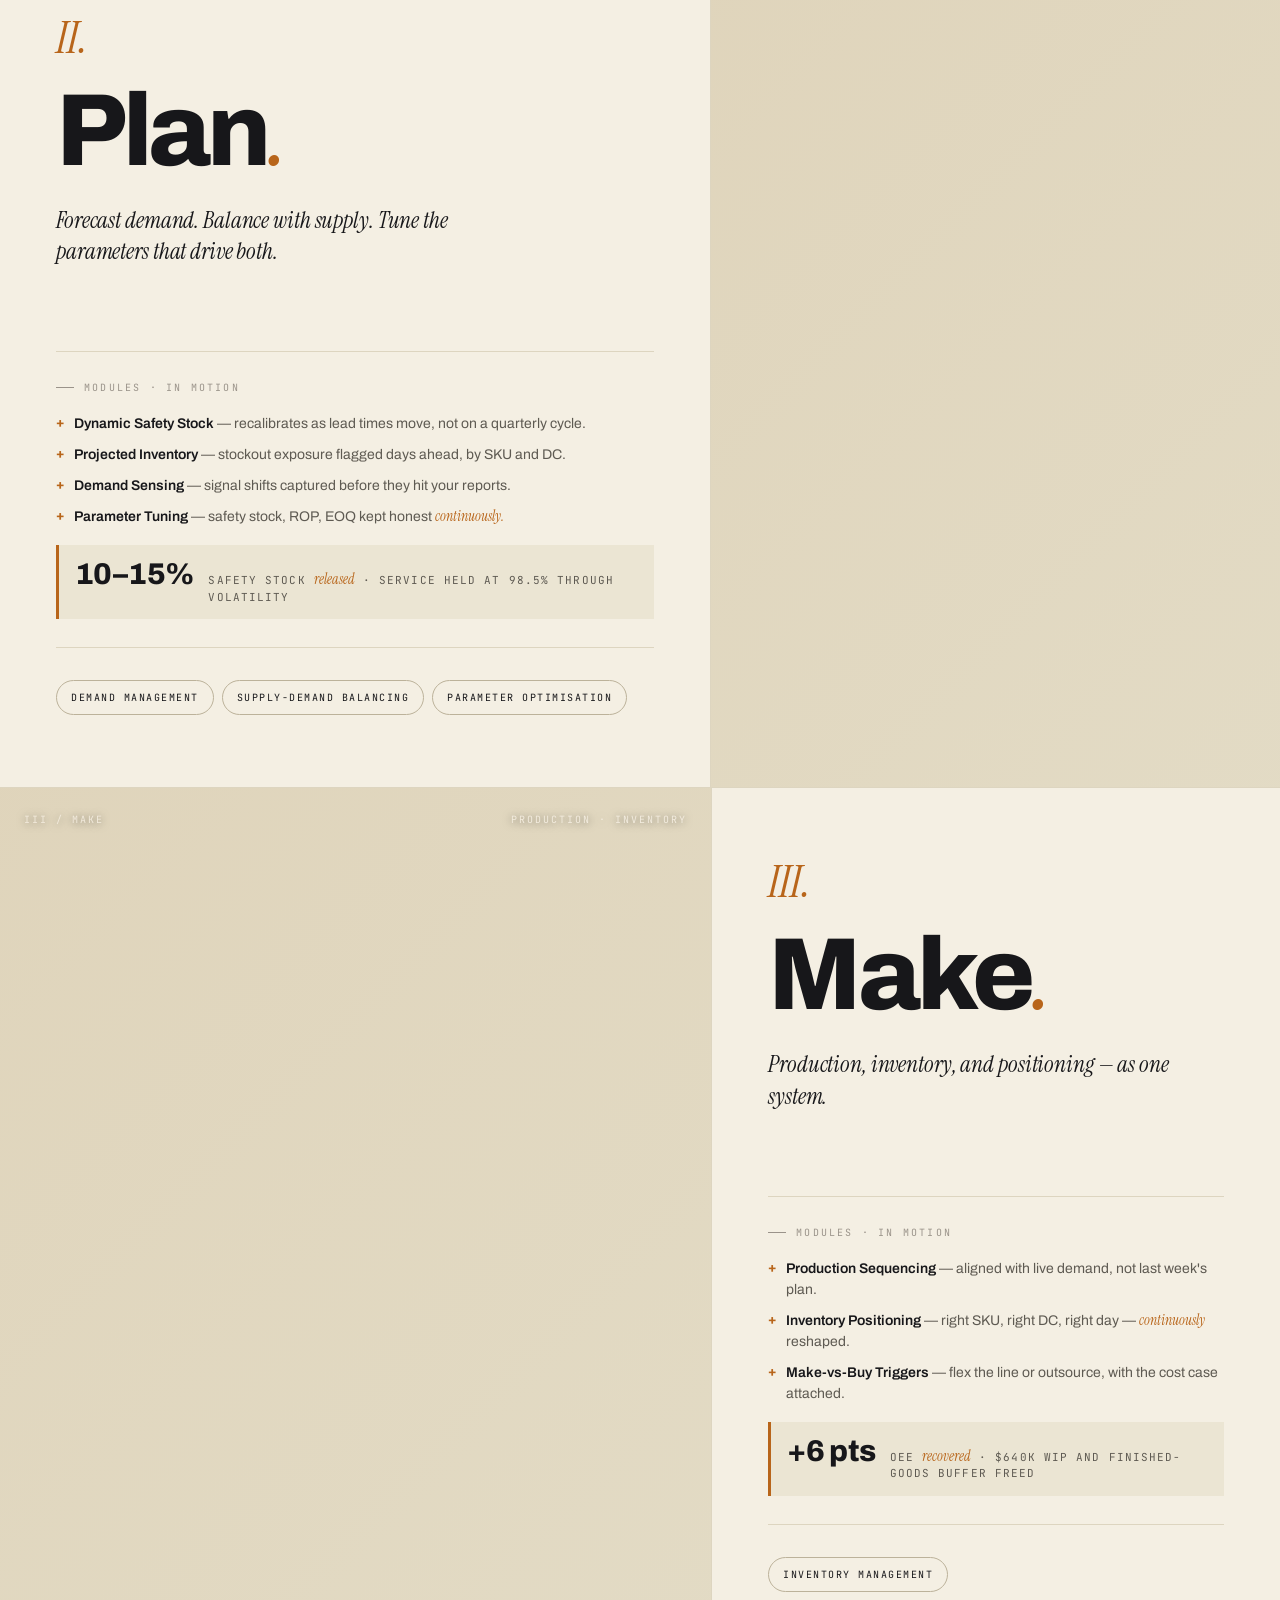
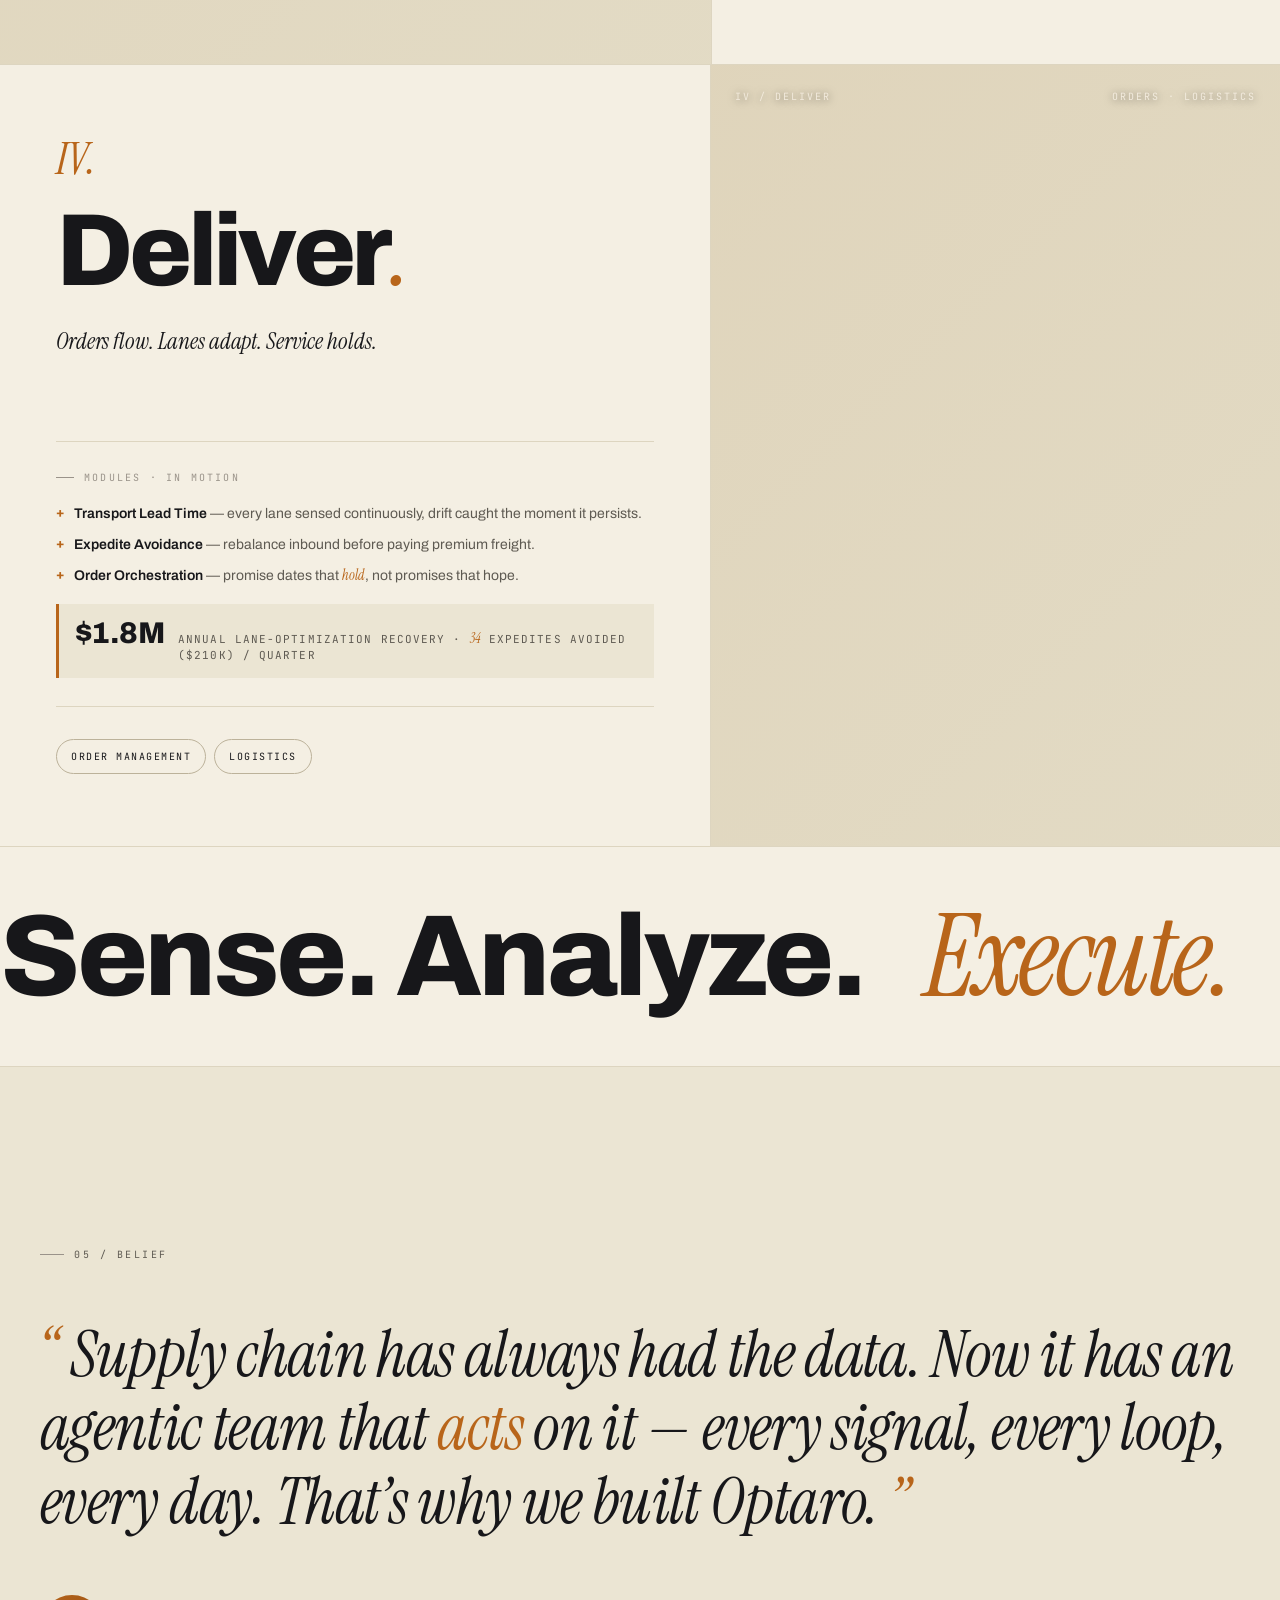
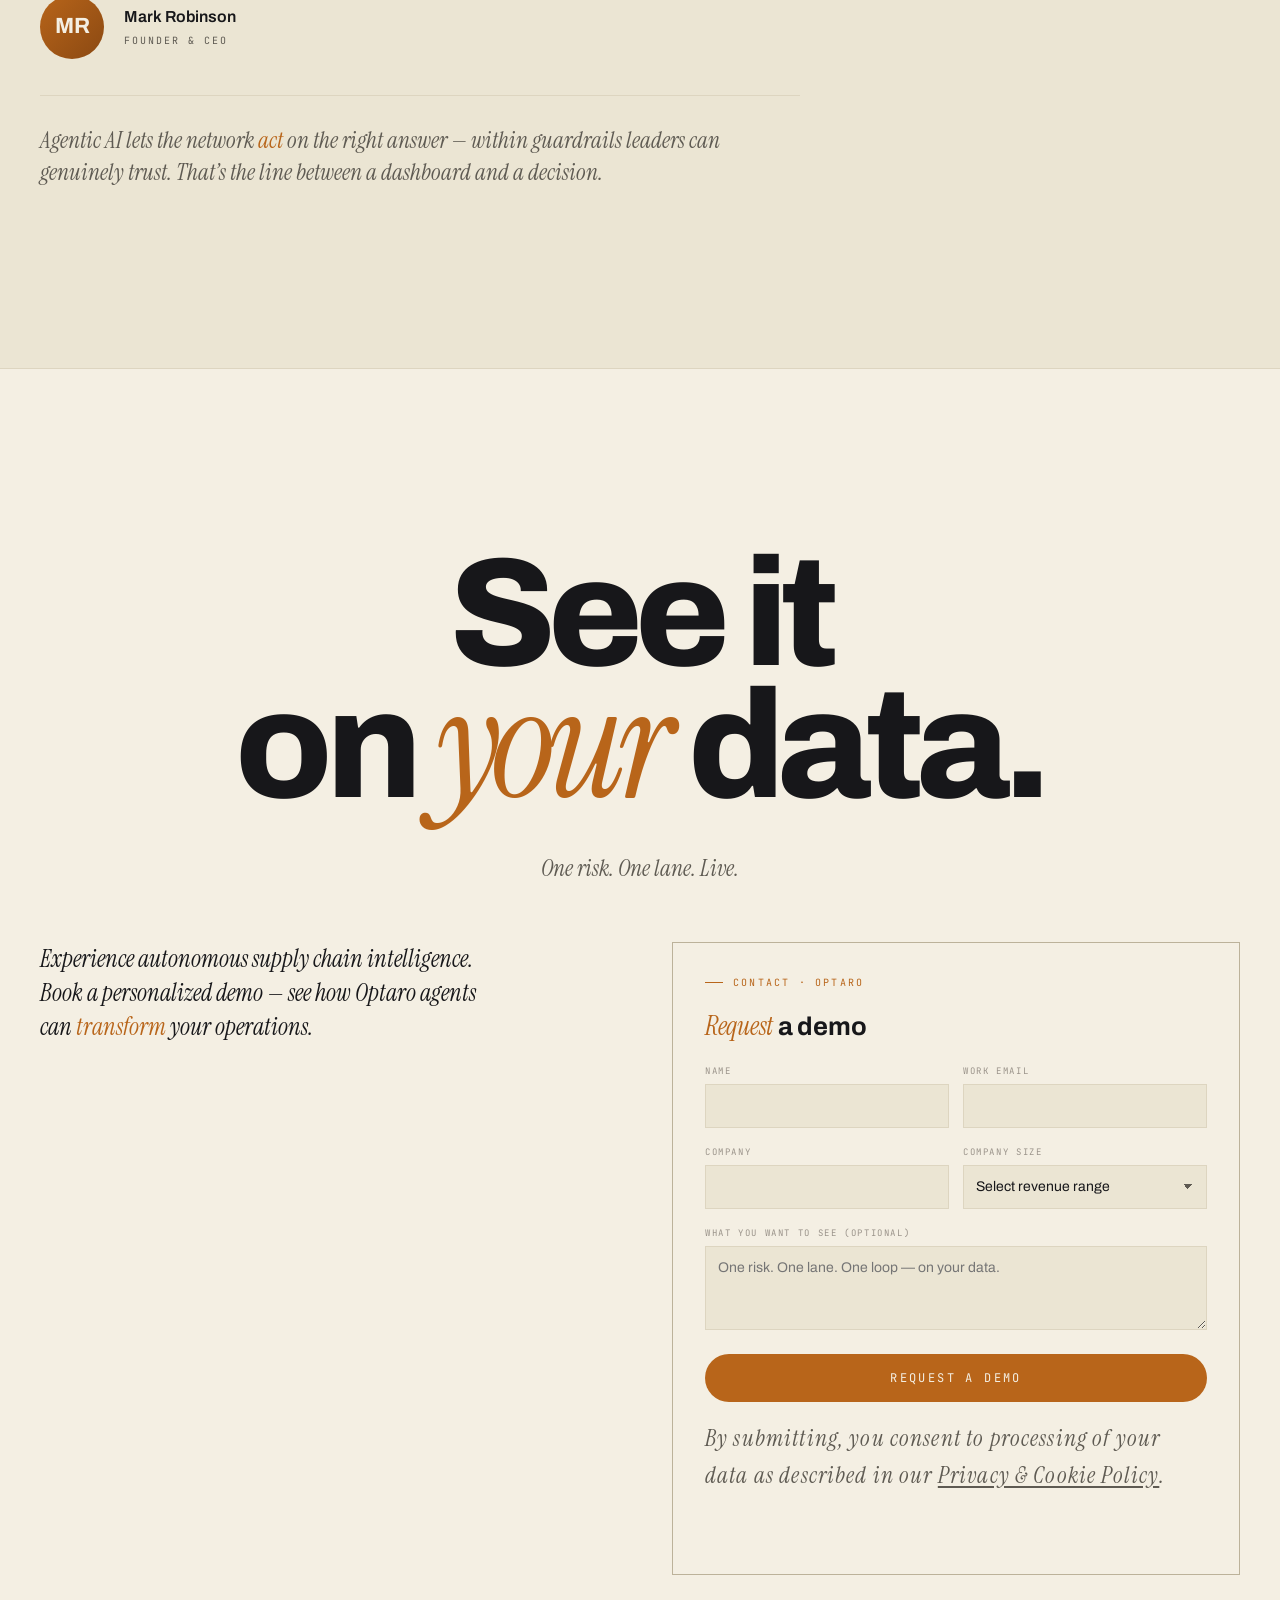
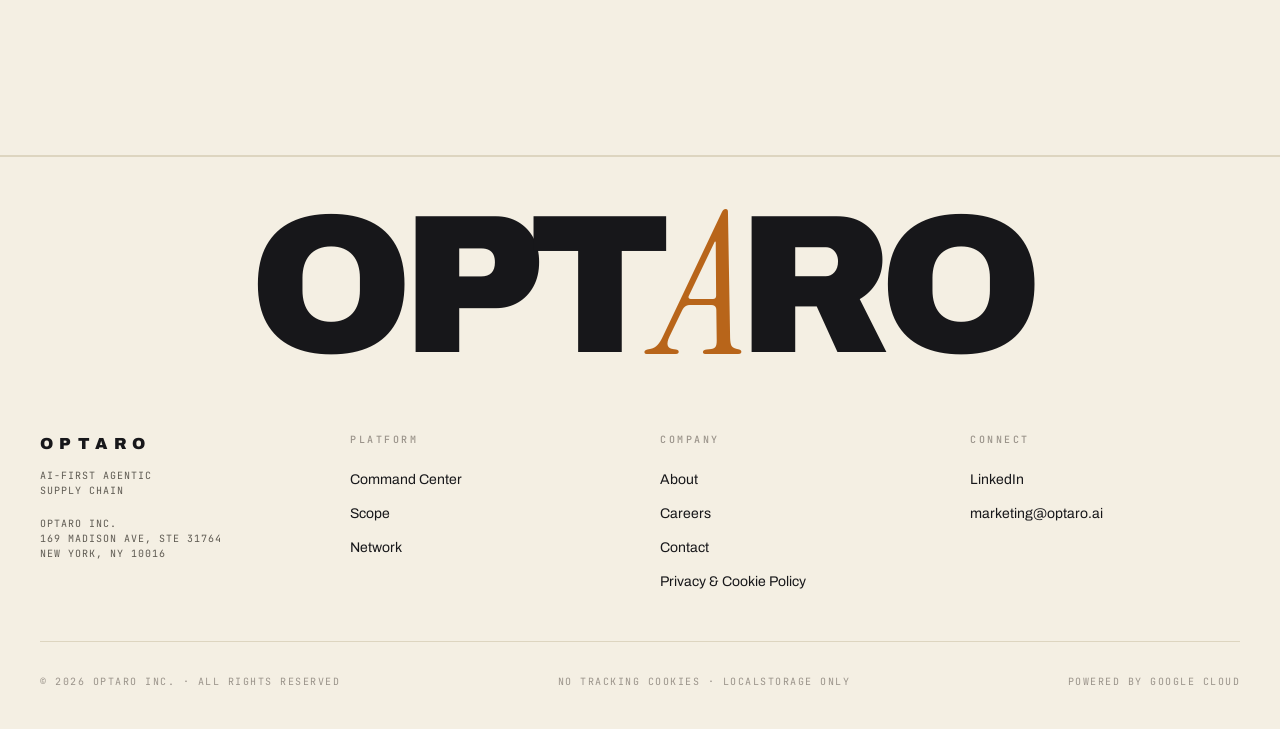
==== commit df0b68bb: "Mega OPTARO logo: fix width ratio (italic serif A is much wider) Was using divisor 3.5 which was wro" ====
--- a/index.html
+++ b/index.html
@@ -2523,8 +2523,9 @@
   }
   .mega-logo-type{
     font-weight: 900;
-    /* Calc ensures text always fits viewport width; capped on huge screens */
-    font-size: min(380px, calc((100vw - 32px) / 3.5));
+    /* Width/font ratio ~6 because italic 'A' in Instrument Serif is wide.
+       Formula guarantees text fits viewport with margin on every screen. */
+    font-size: min(420px, calc((100vw - 48px) / 6));
     line-height: 0.82;
     letter-spacing: -0.06em;
     white-space: nowrap;
@@ -2532,7 +2533,7 @@
   }
   @media (min-width: 720px){
     .mega-logo{ padding: 48px 40px 0; }
-    .mega-logo-type{ font-size: min(420px, calc((100vw - 80px) / 3.5)); }
+    .mega-logo-type{ font-size: min(420px, calc((100vw - 96px) / 6)); }
   }
   .mega-logo-type em{
     font-family: 'Instrument Serif', serif;
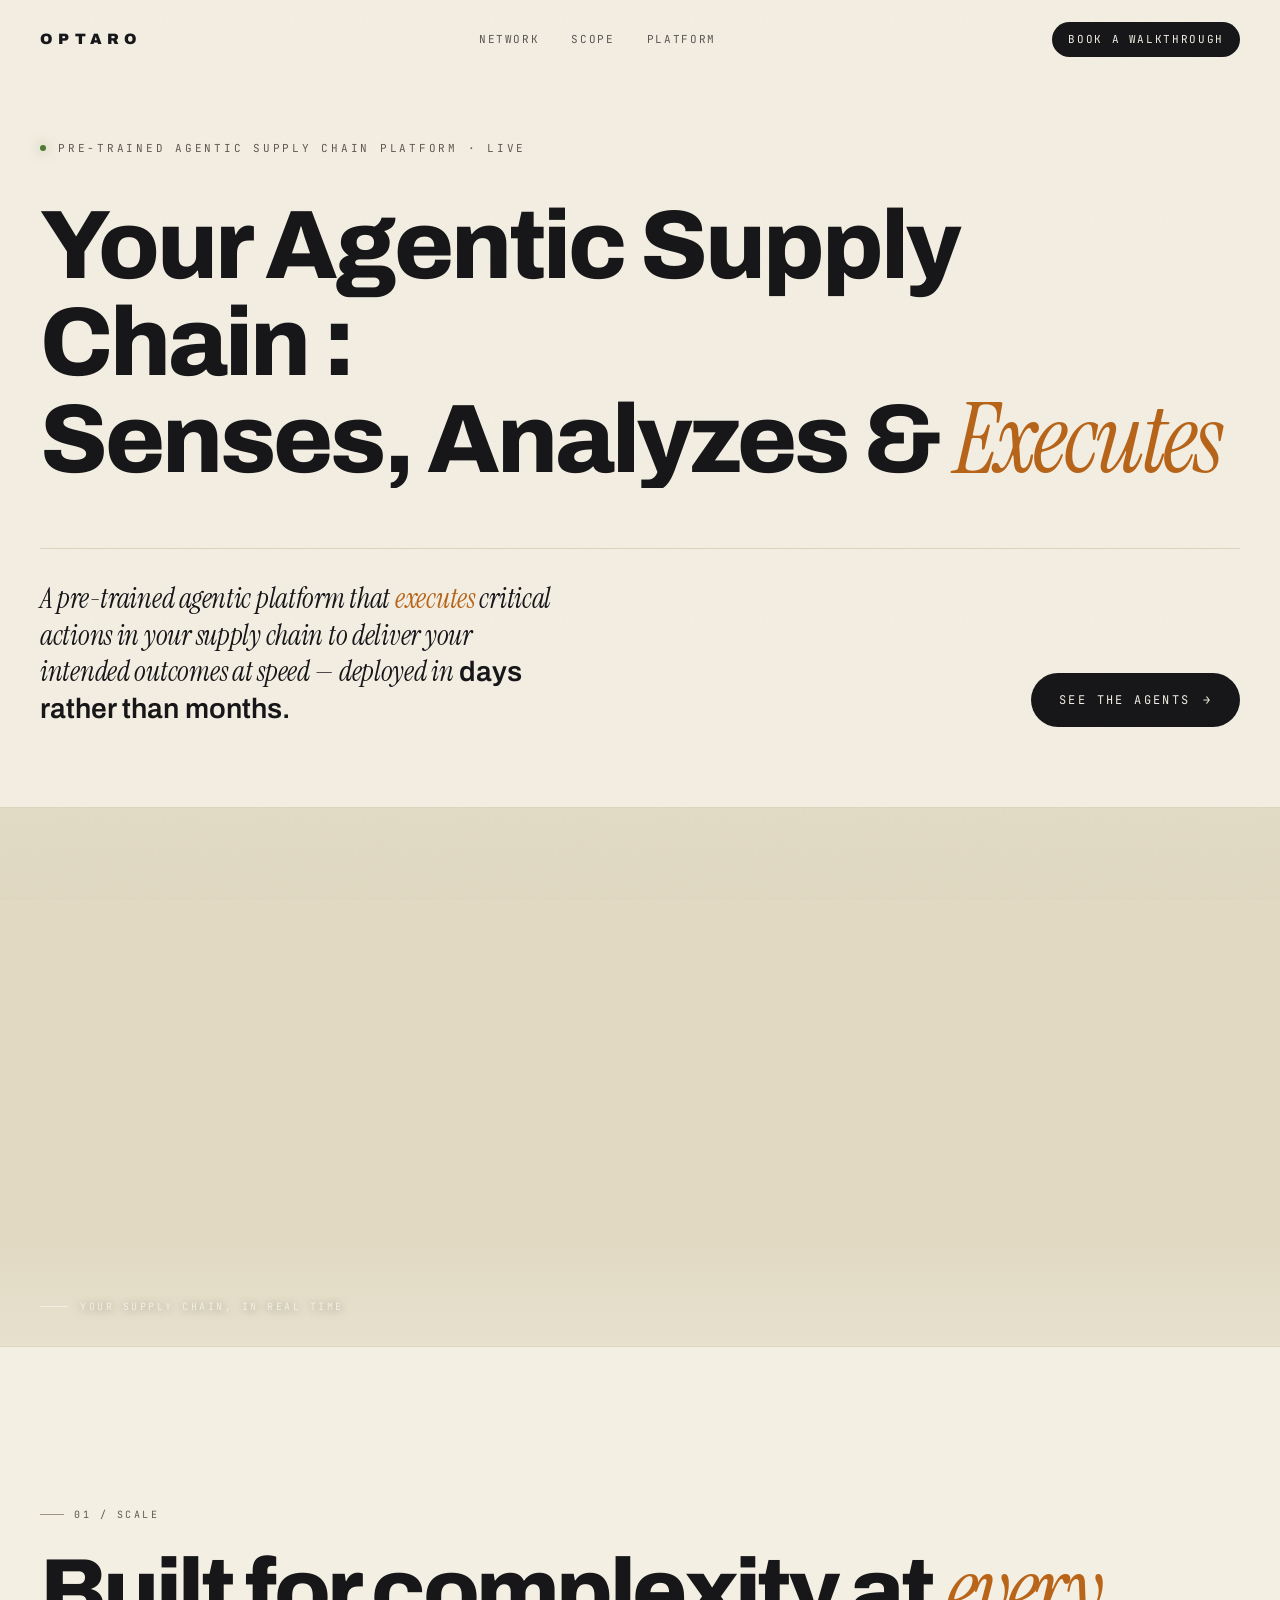
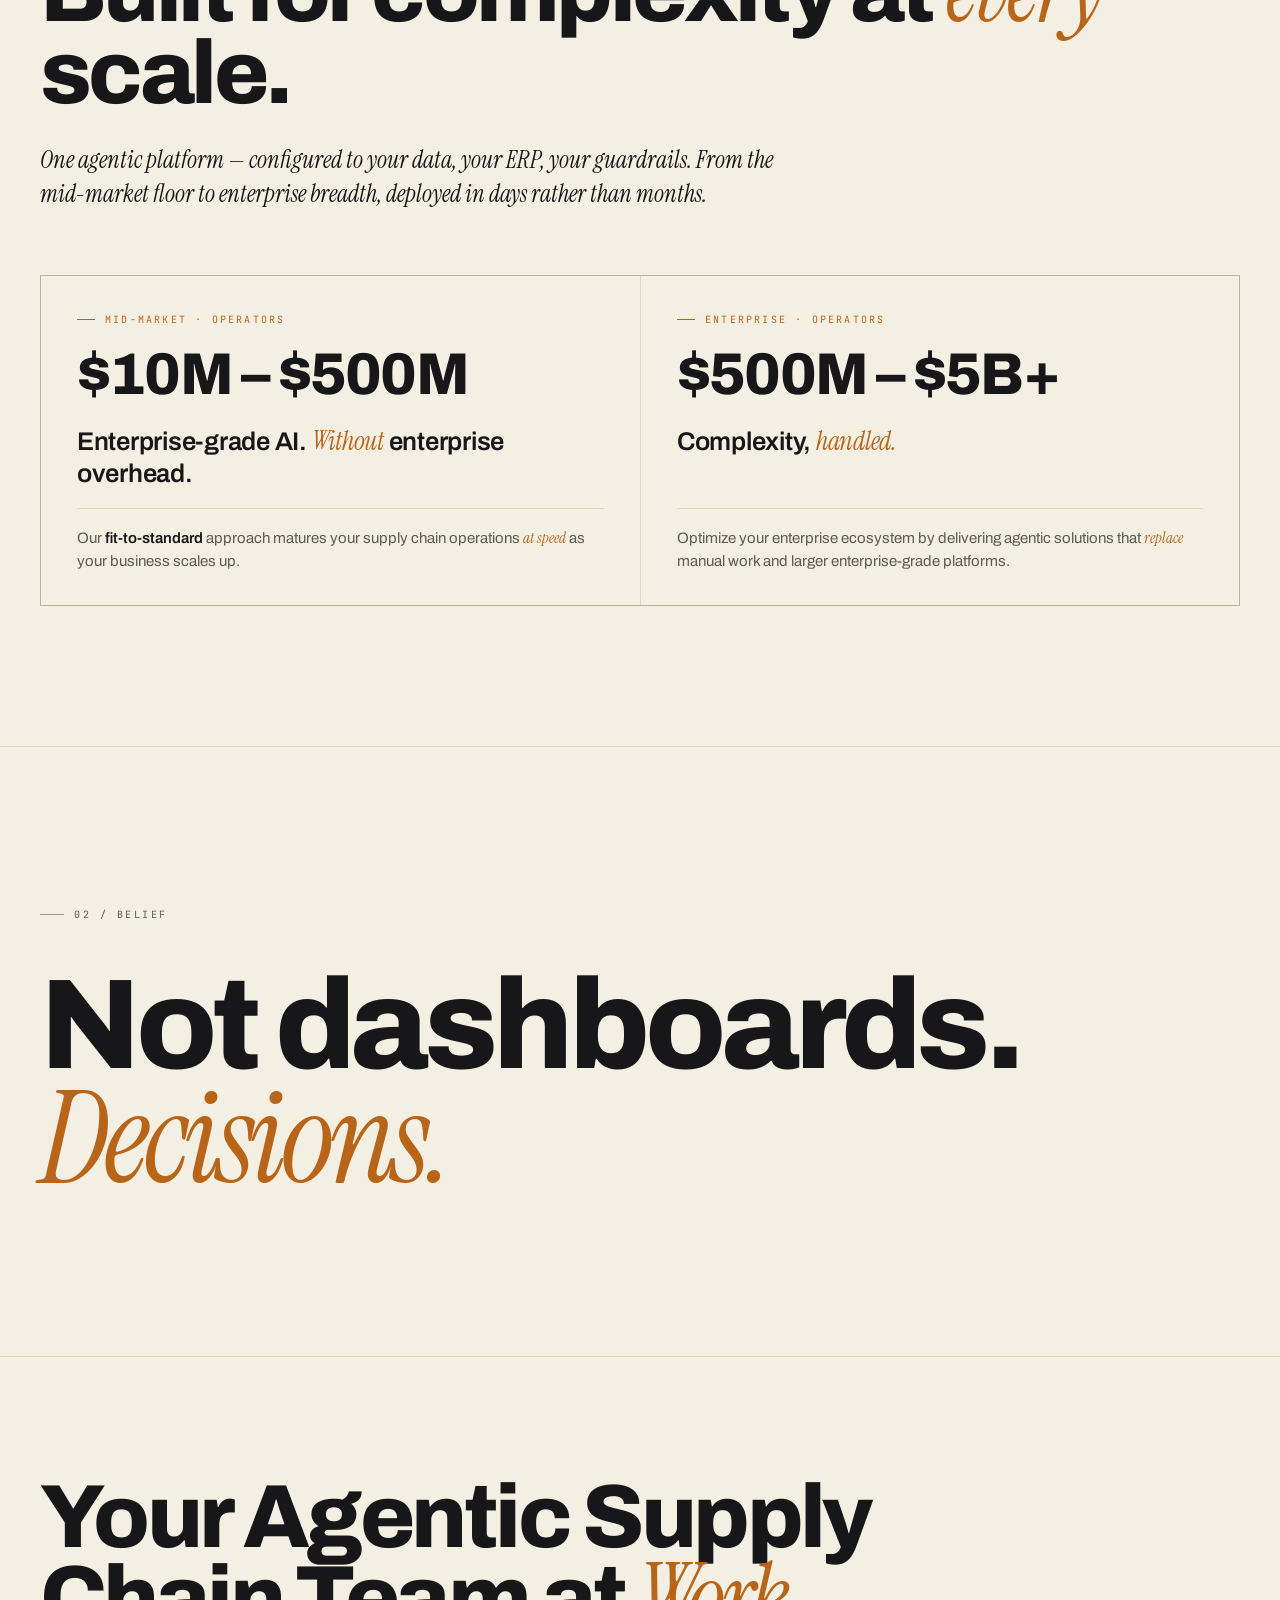
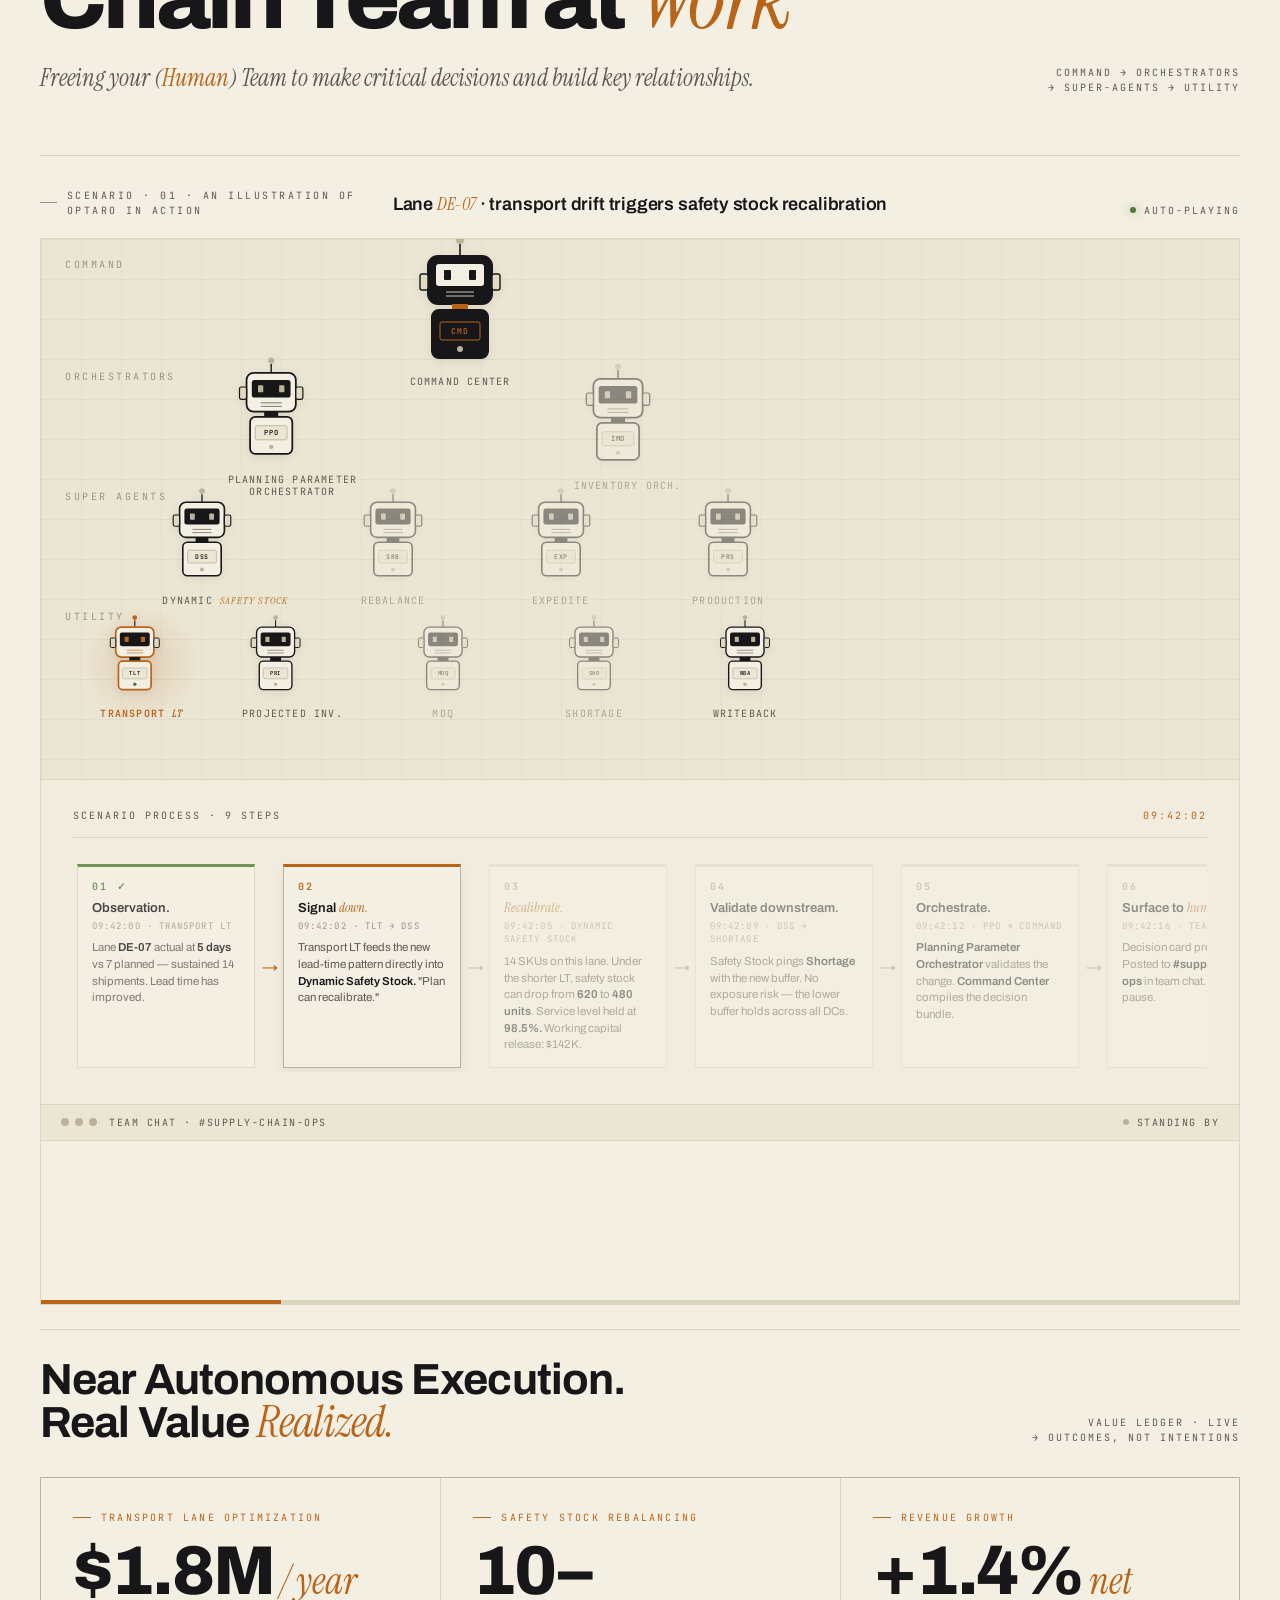
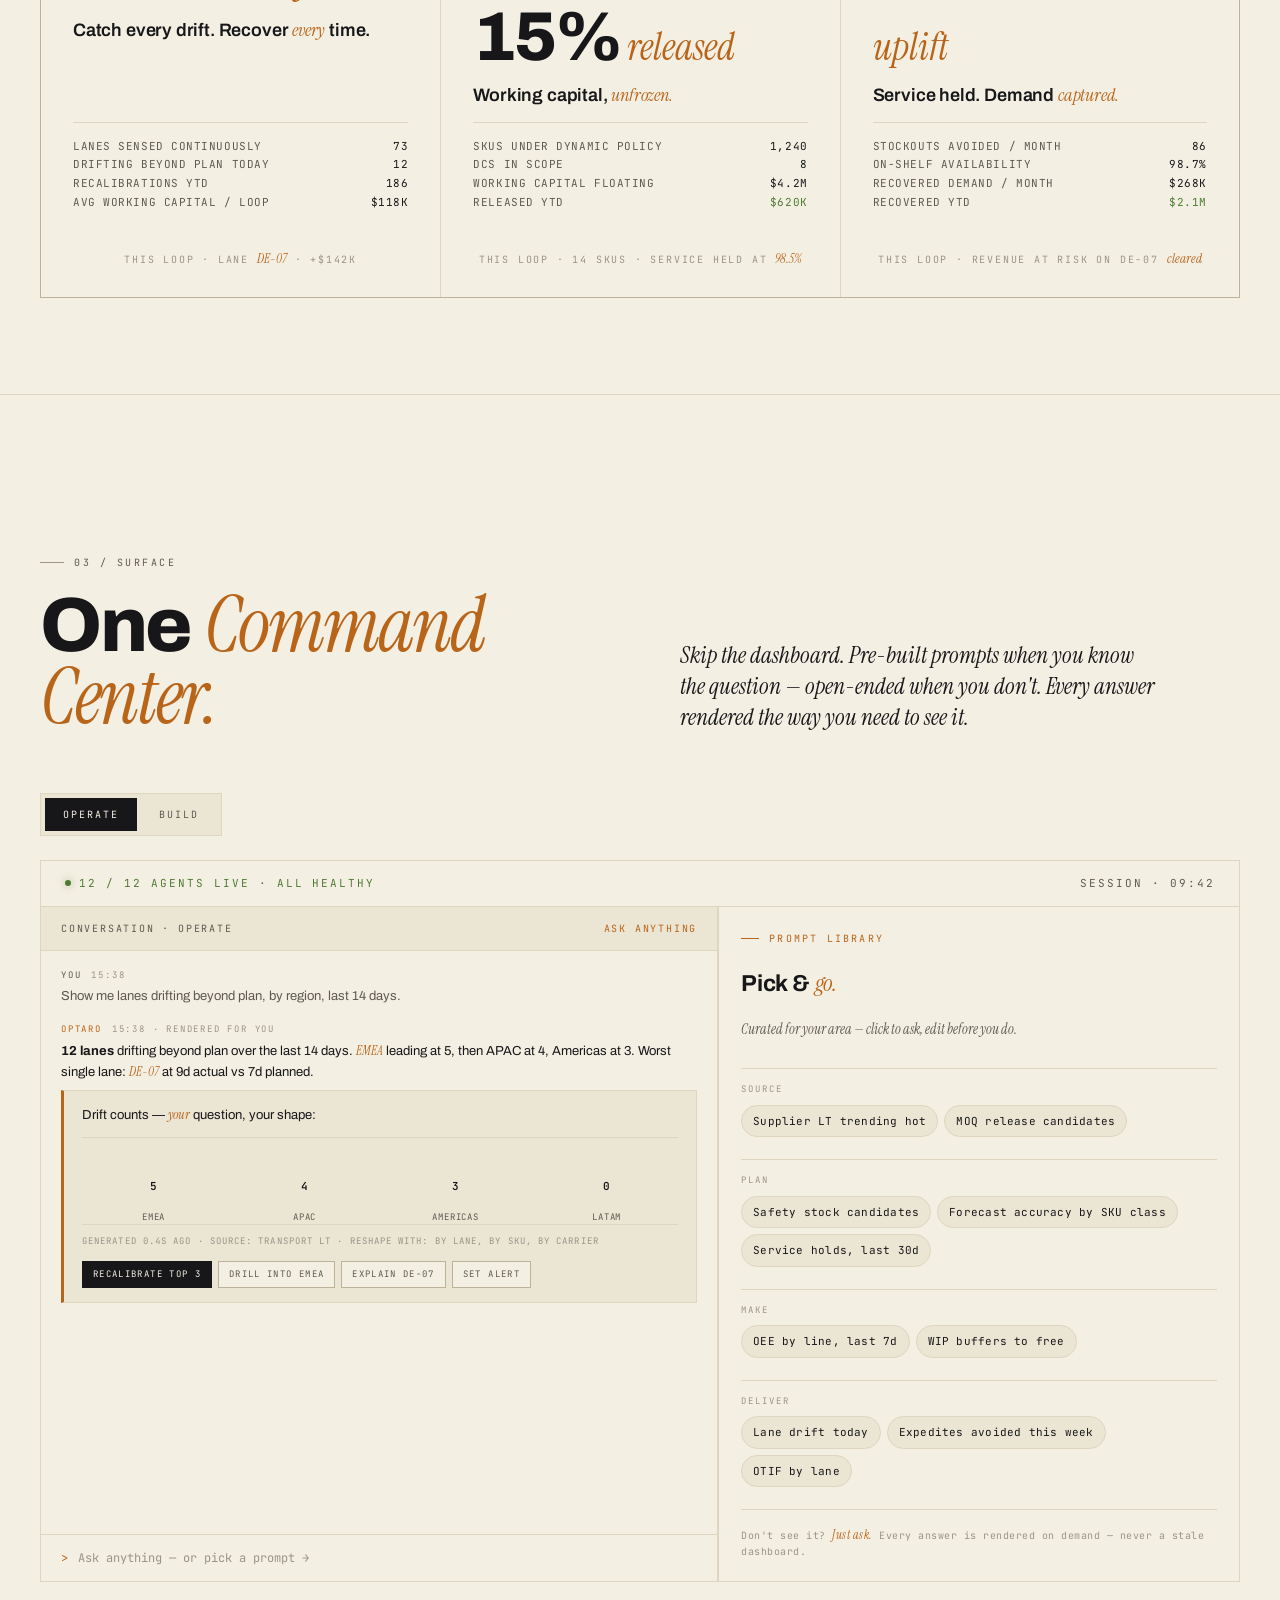
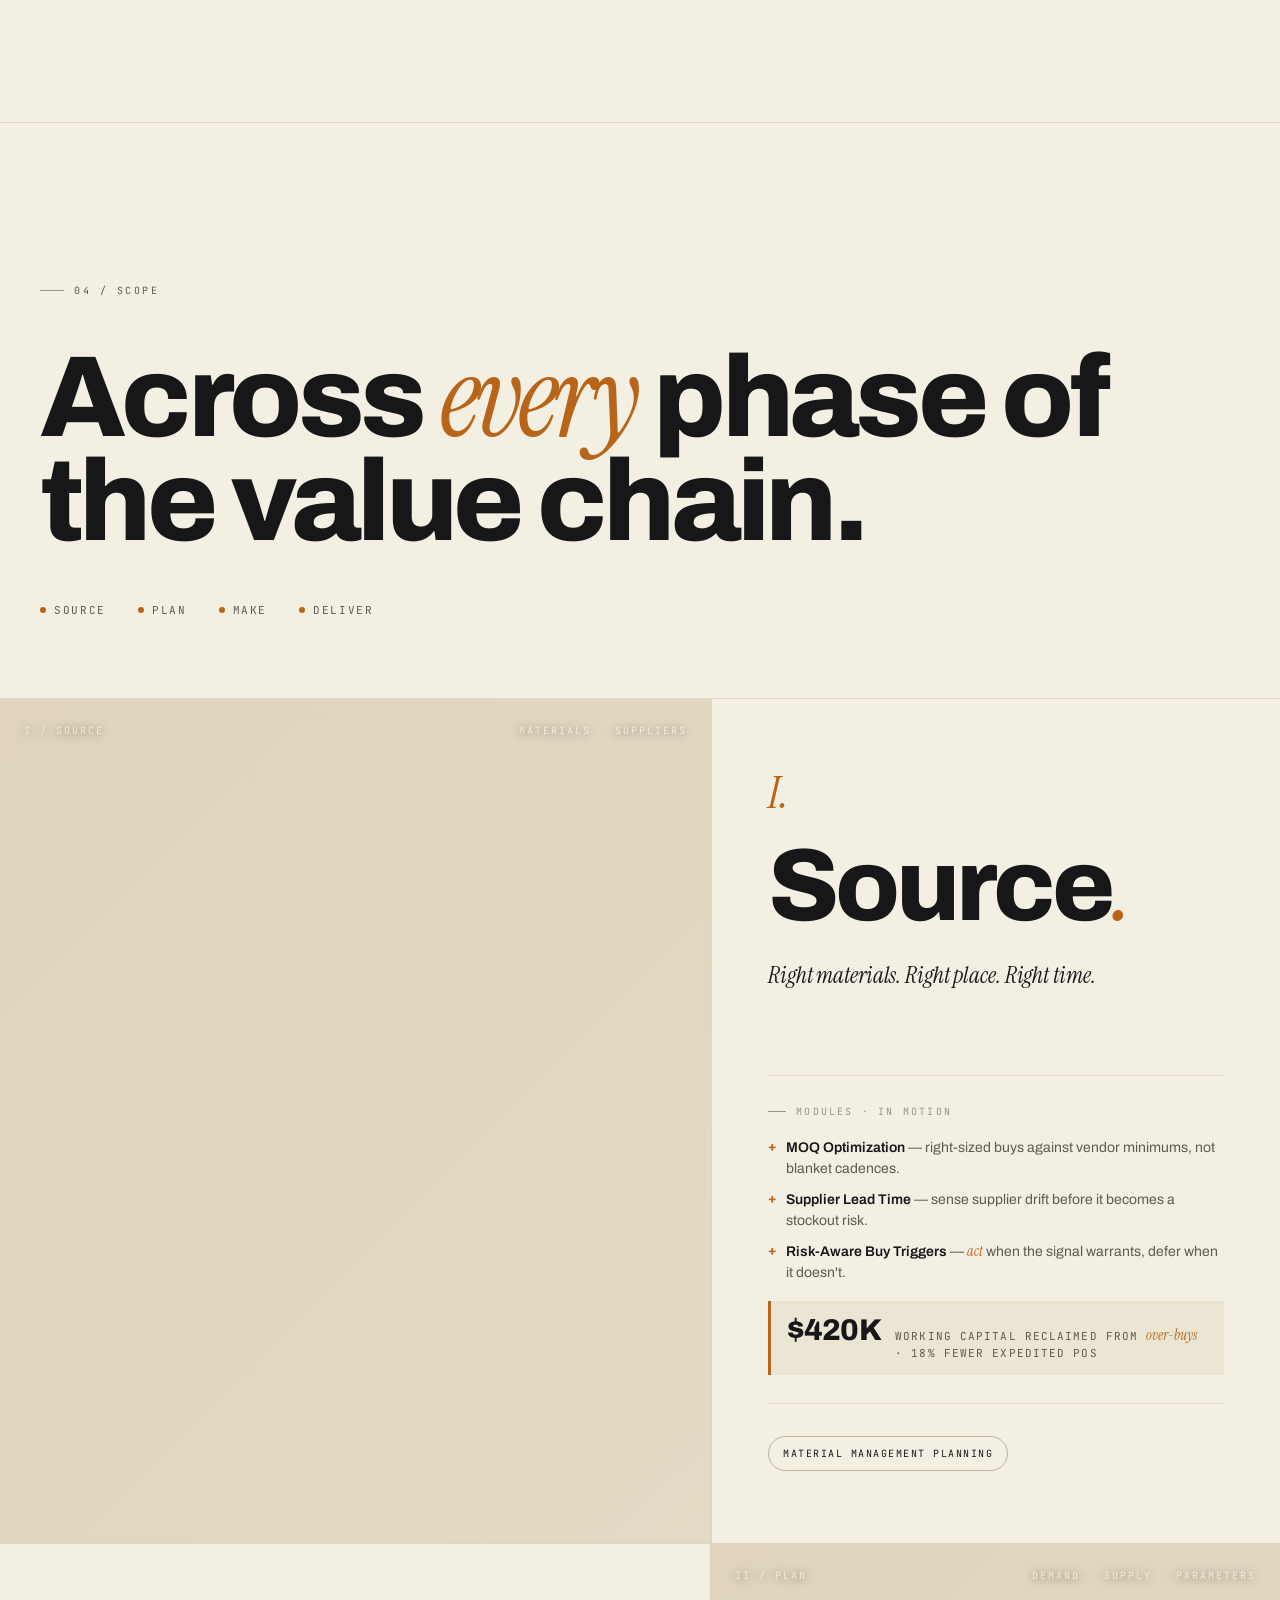
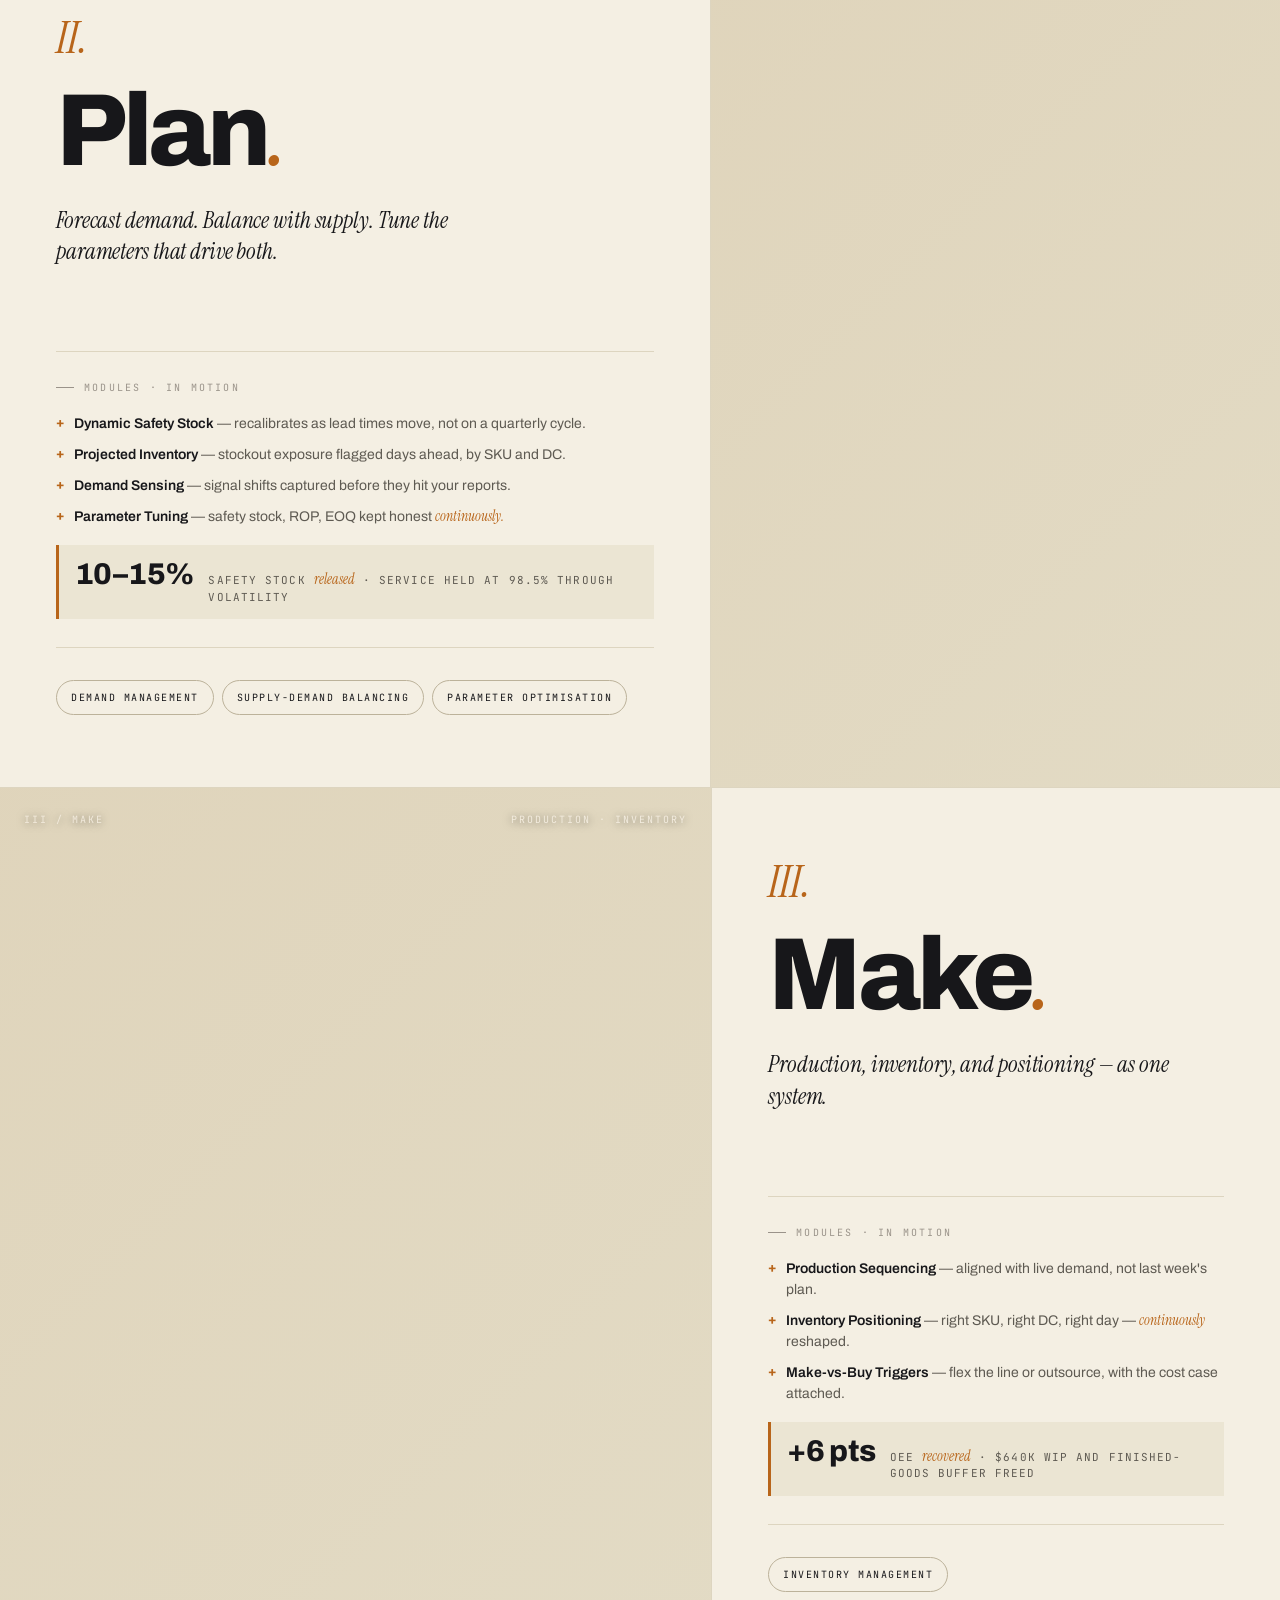
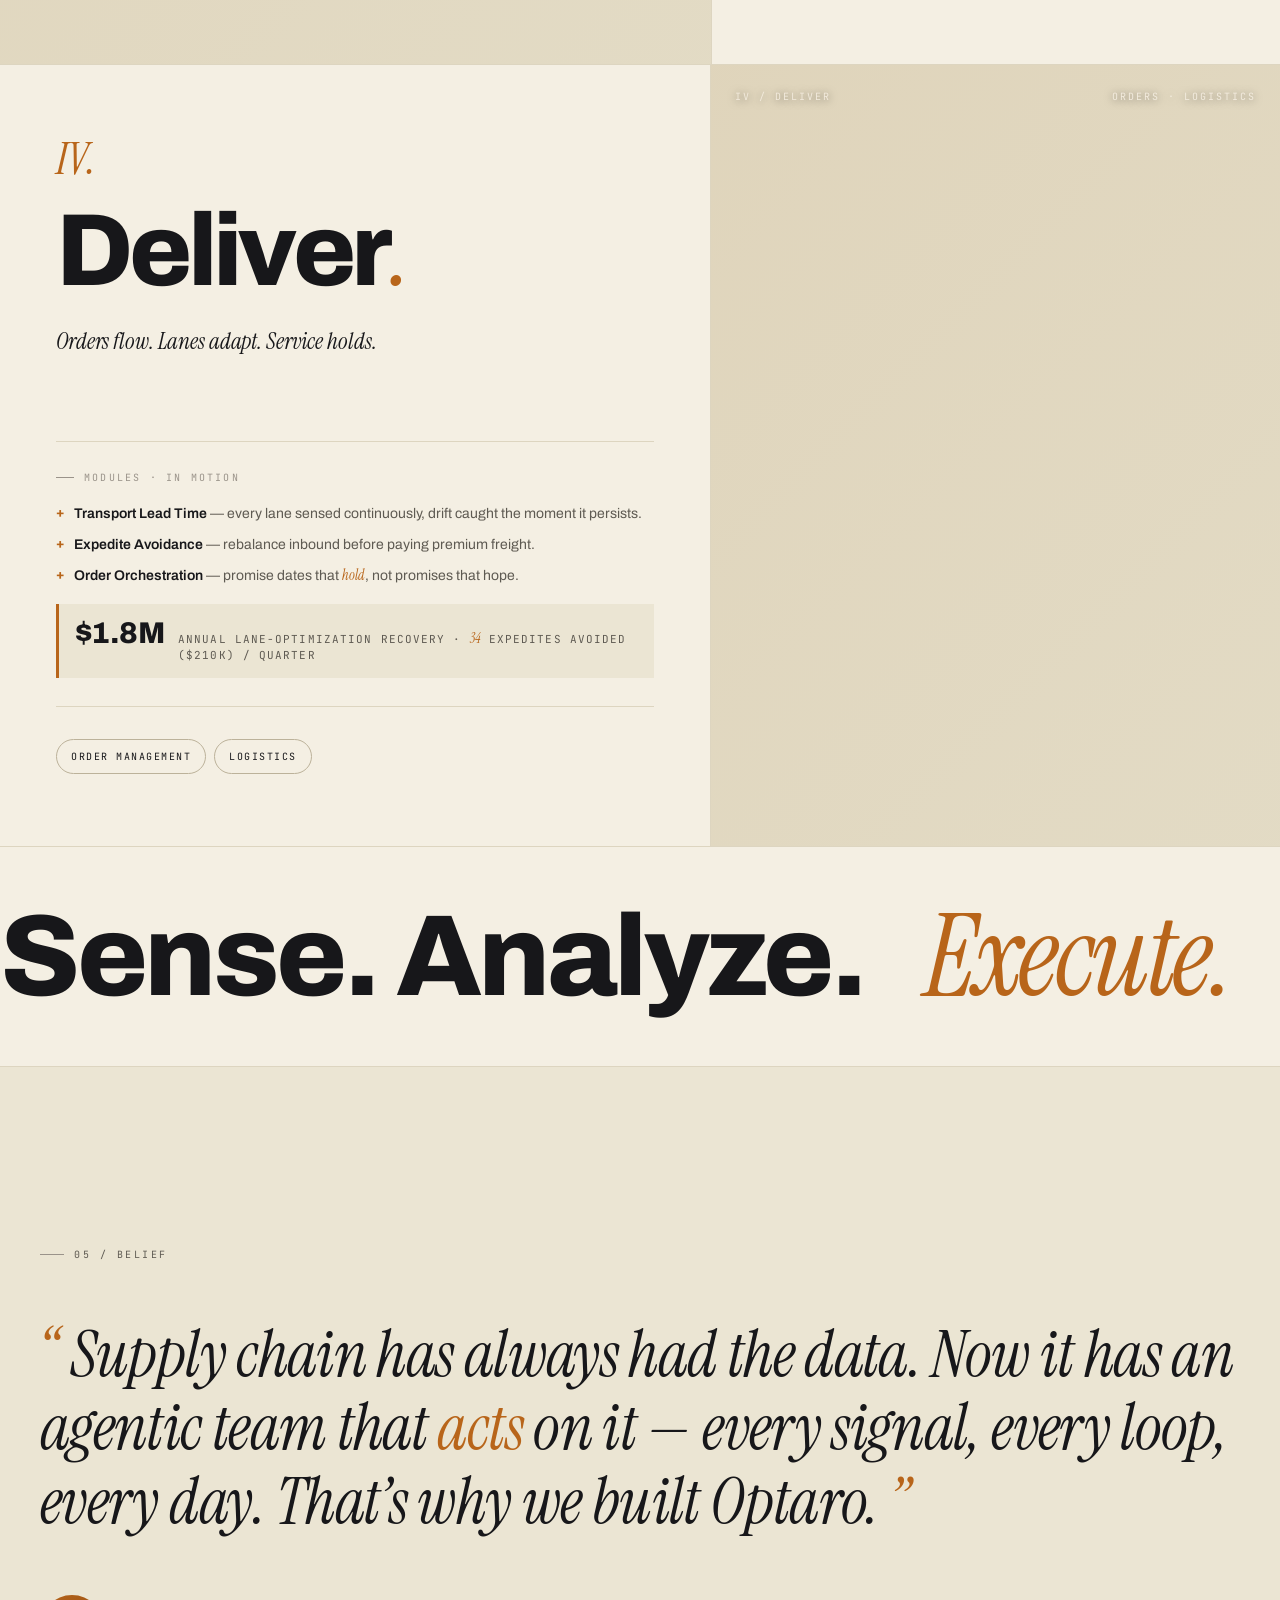
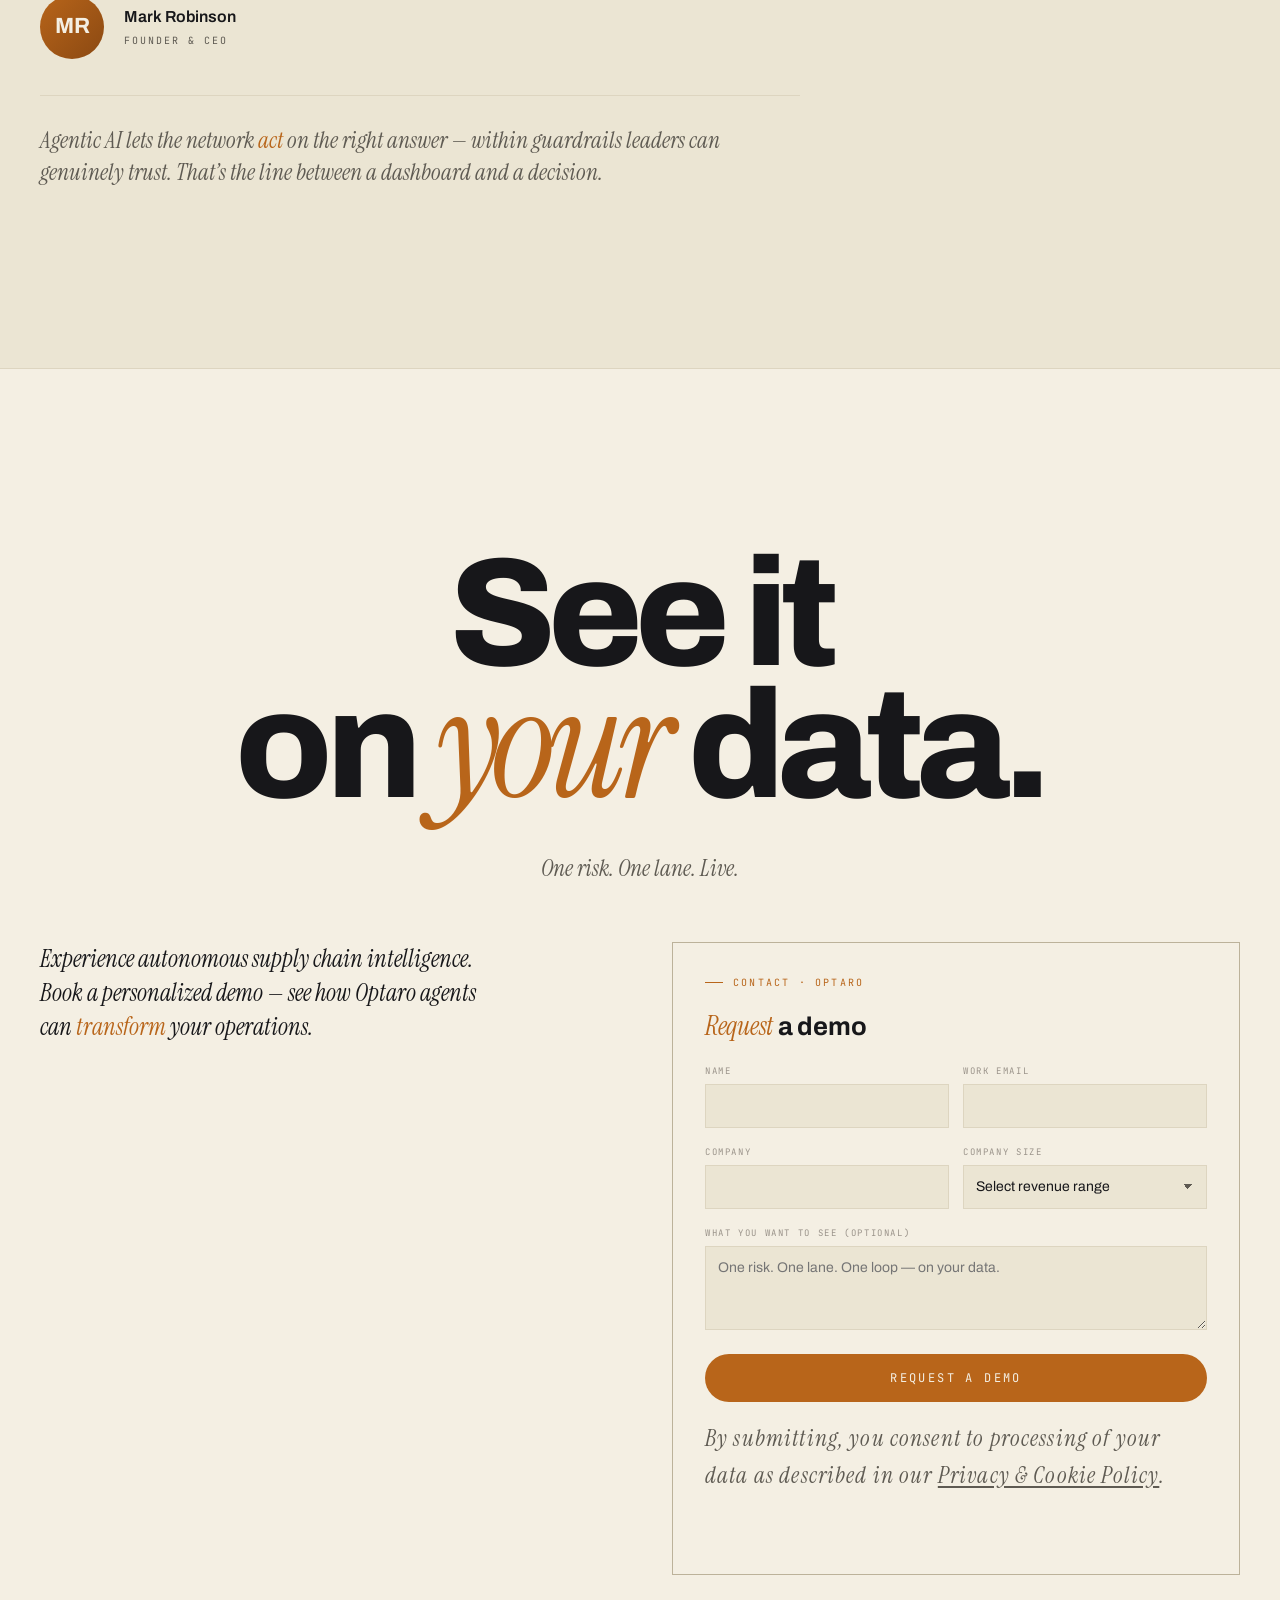
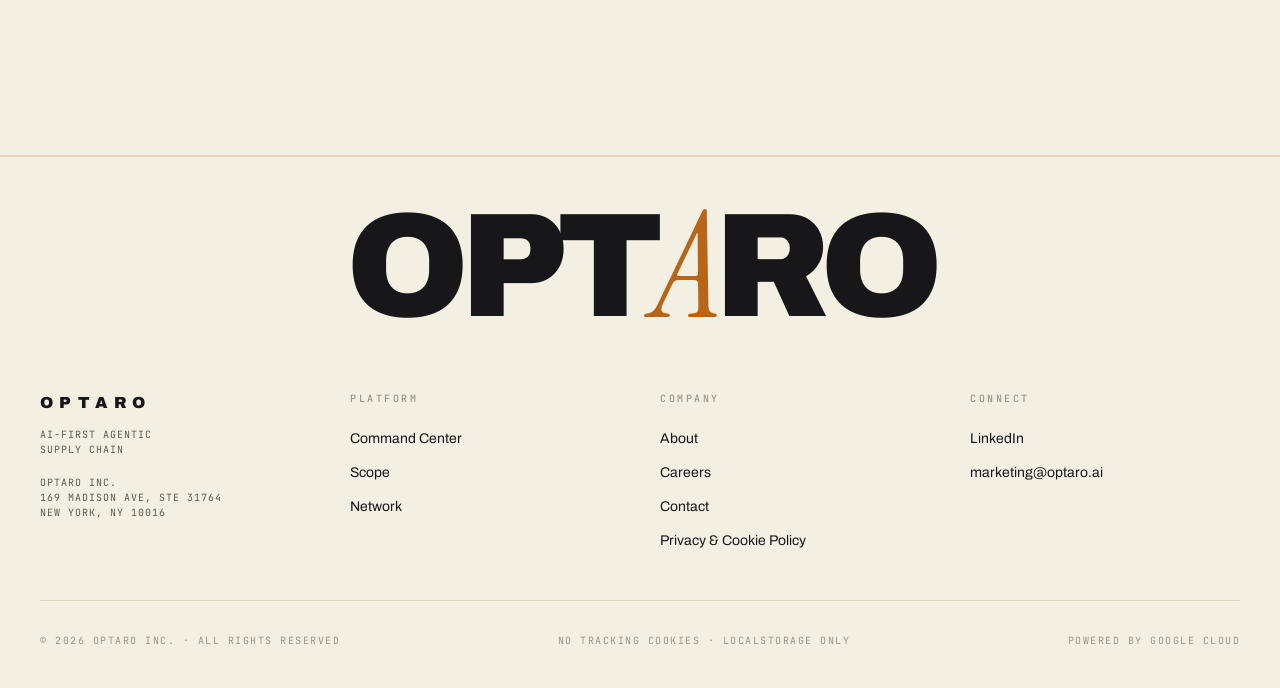
==== commit 43c95ba6: "Mega OPTARO logo: empirical ratio 8 (still cutting off at ratio 6) Co-Authored-By: Claude Opus 4.6 (" ====
--- a/index.html
+++ b/index.html
@@ -2523,9 +2523,9 @@
   }
   .mega-logo-type{
     font-weight: 900;
-    /* Width/font ratio ~6 because italic 'A' in Instrument Serif is wide.
-       Formula guarantees text fits viewport with margin on every screen. */
-    font-size: min(420px, calc((100vw - 48px) / 6));
+    /* Empirical ratio ~8 (italic serif A in Instrument Serif is much wider
+       than surrounding Archivo black chars). */
+    font-size: min(380px, calc((100vw - 48px) / 8));
     line-height: 0.82;
     letter-spacing: -0.06em;
     white-space: nowrap;
@@ -2533,7 +2533,7 @@
   }
   @media (min-width: 720px){
     .mega-logo{ padding: 48px 40px 0; }
-    .mega-logo-type{ font-size: min(420px, calc((100vw - 96px) / 6)); }
+    .mega-logo-type{ font-size: min(380px, calc((100vw - 96px) / 8)); }
   }
   .mega-logo-type em{
     font-family: 'Instrument Serif', serif;
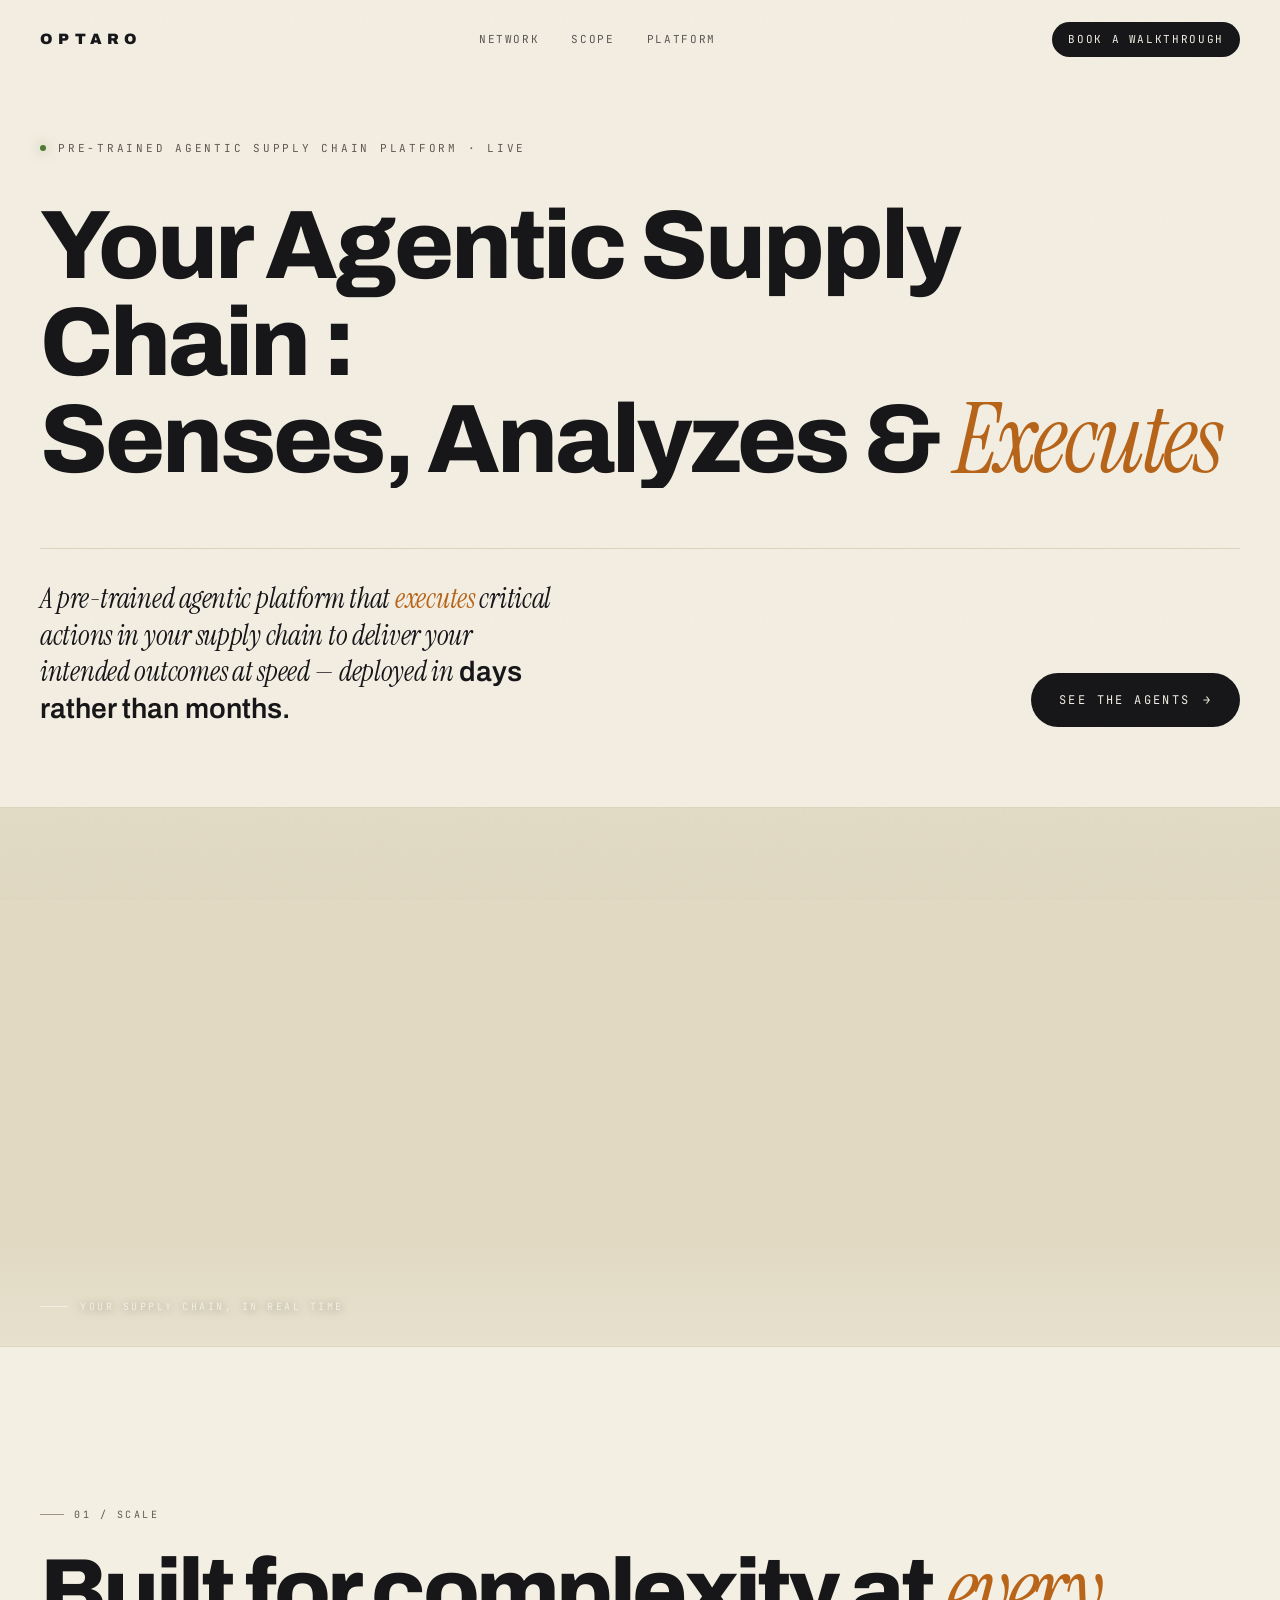
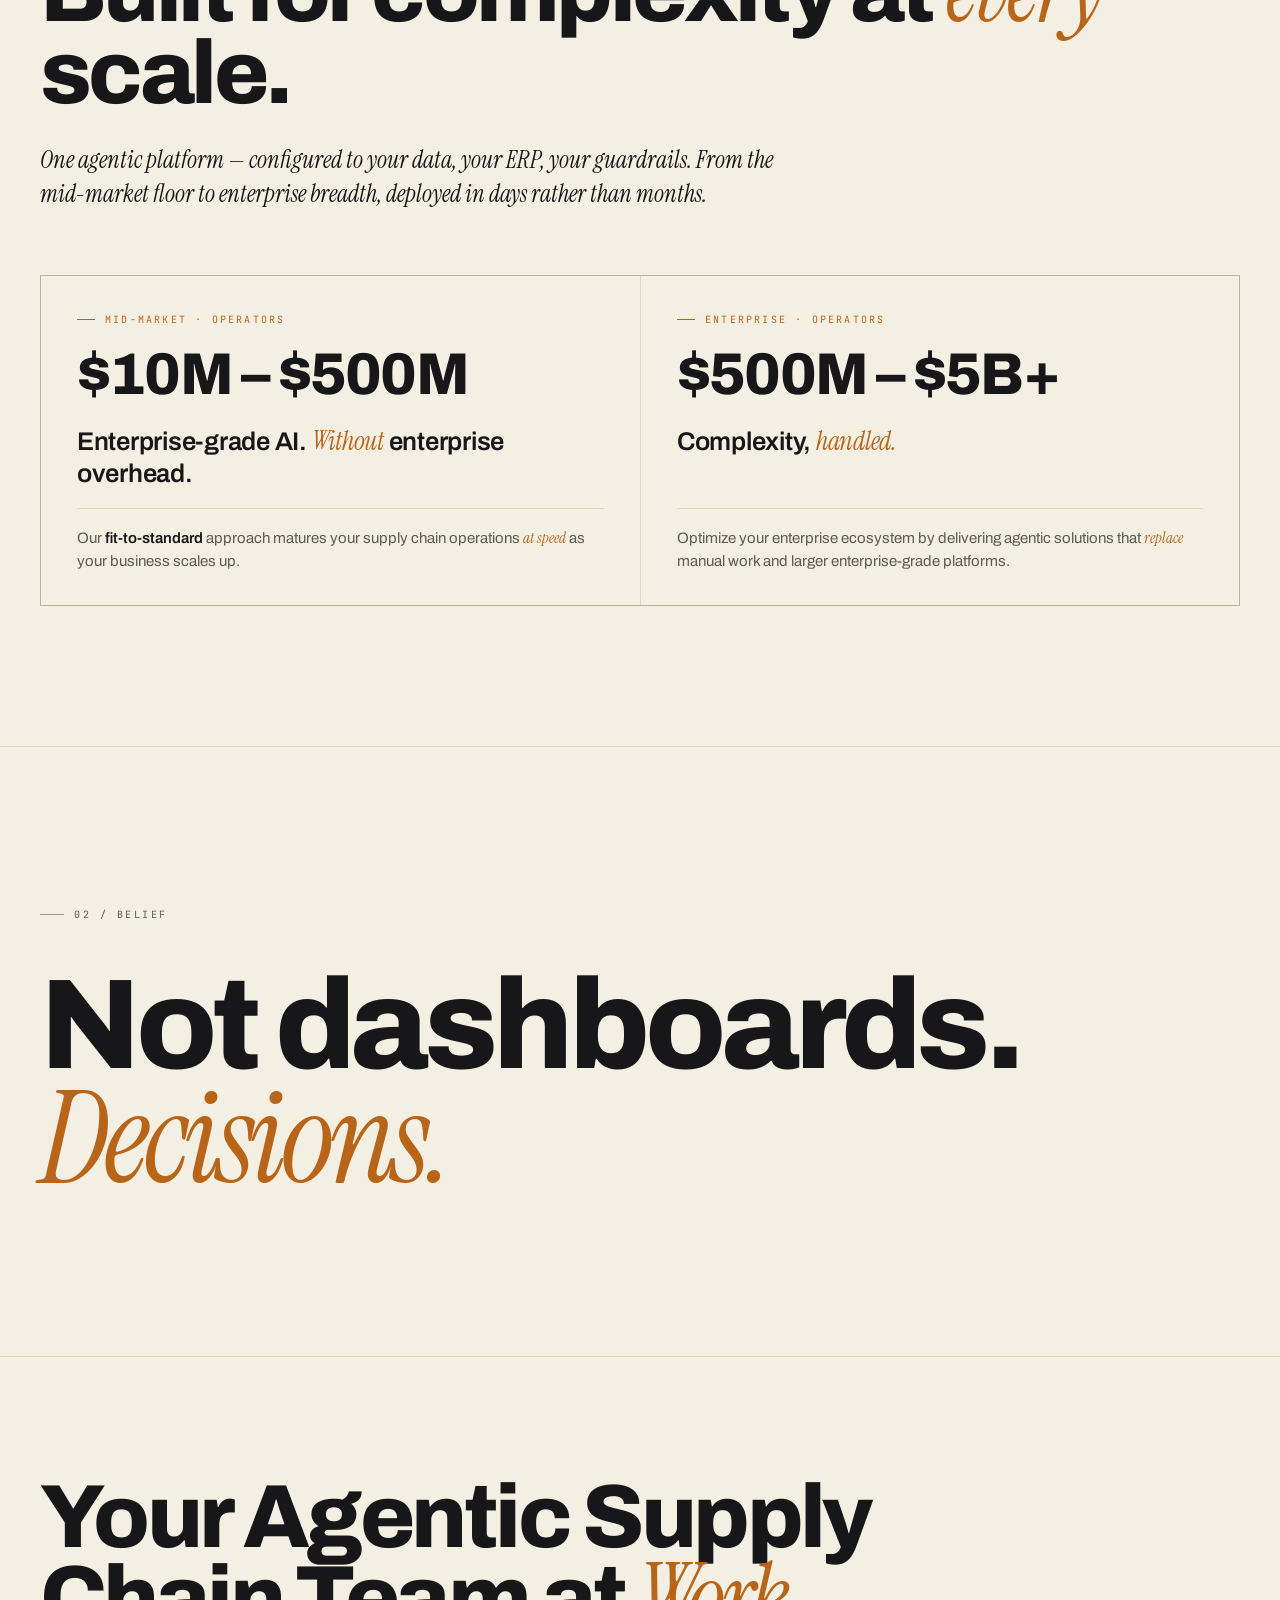
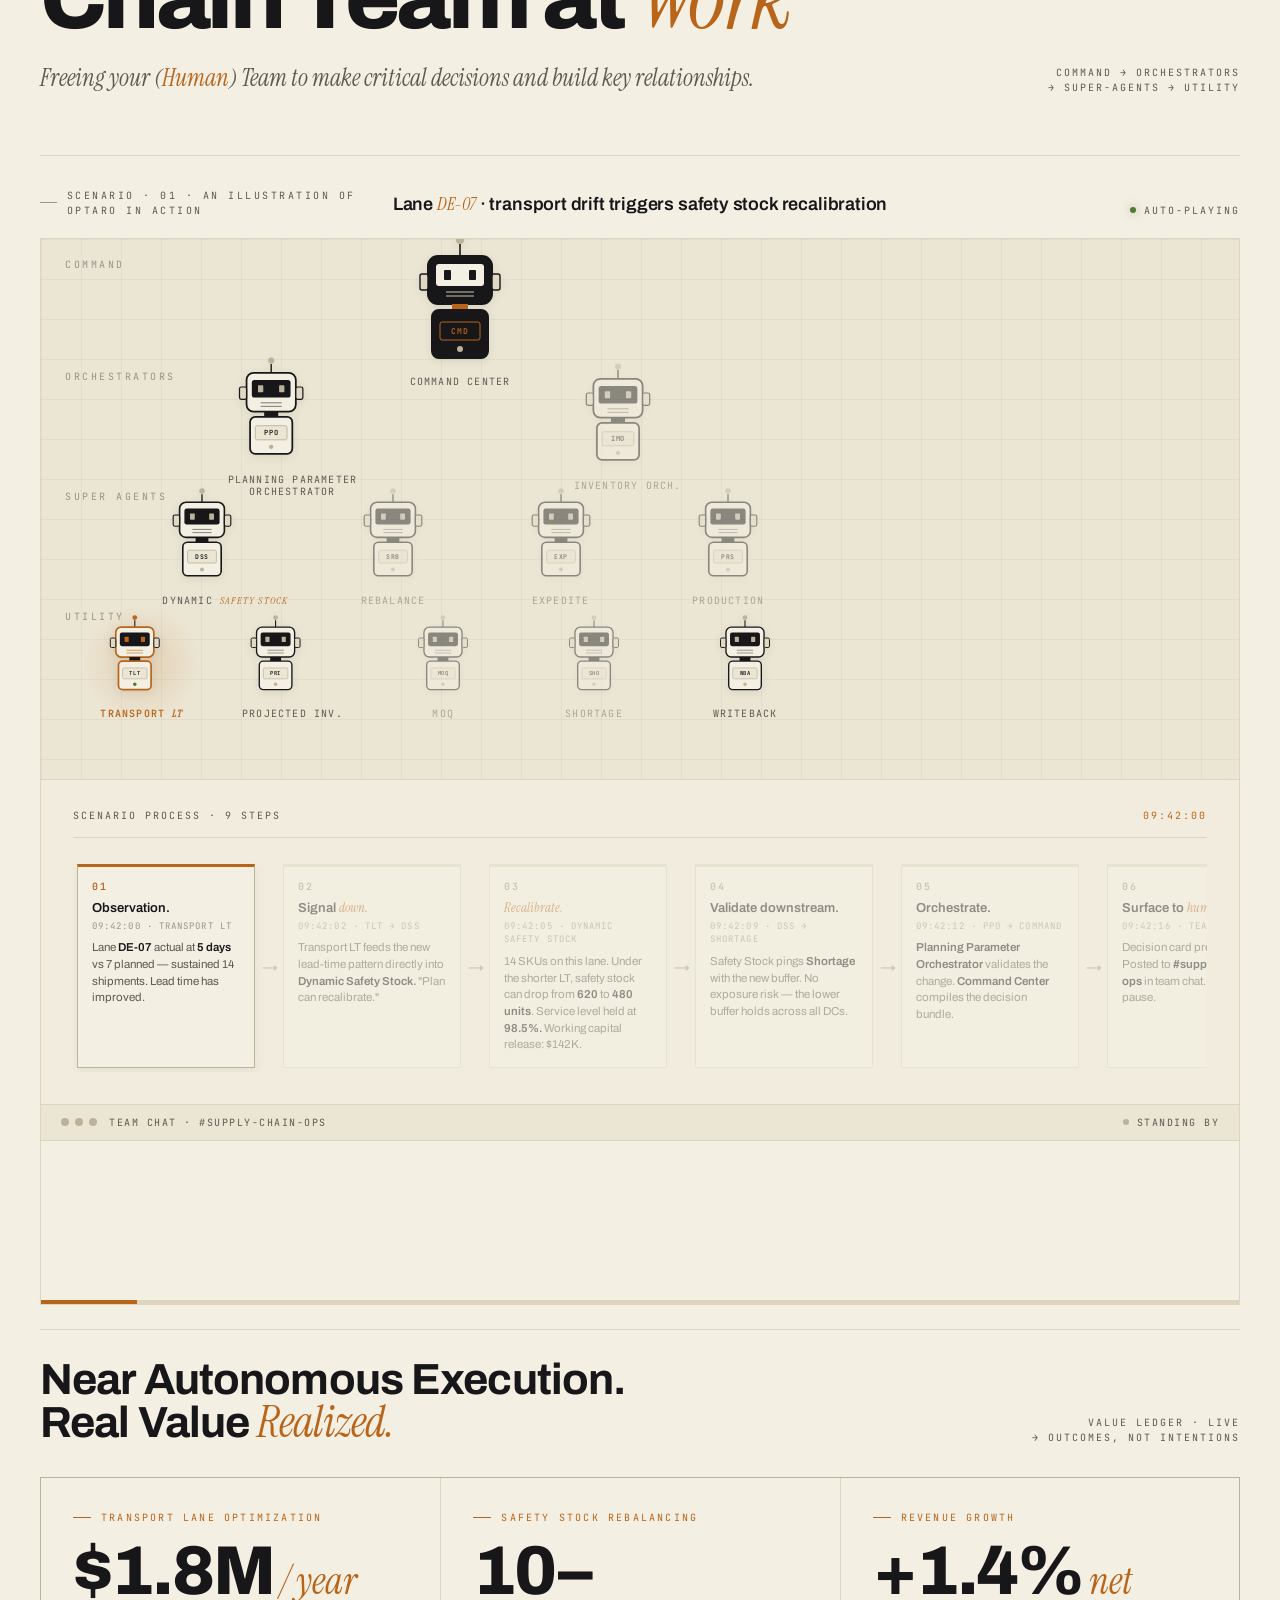
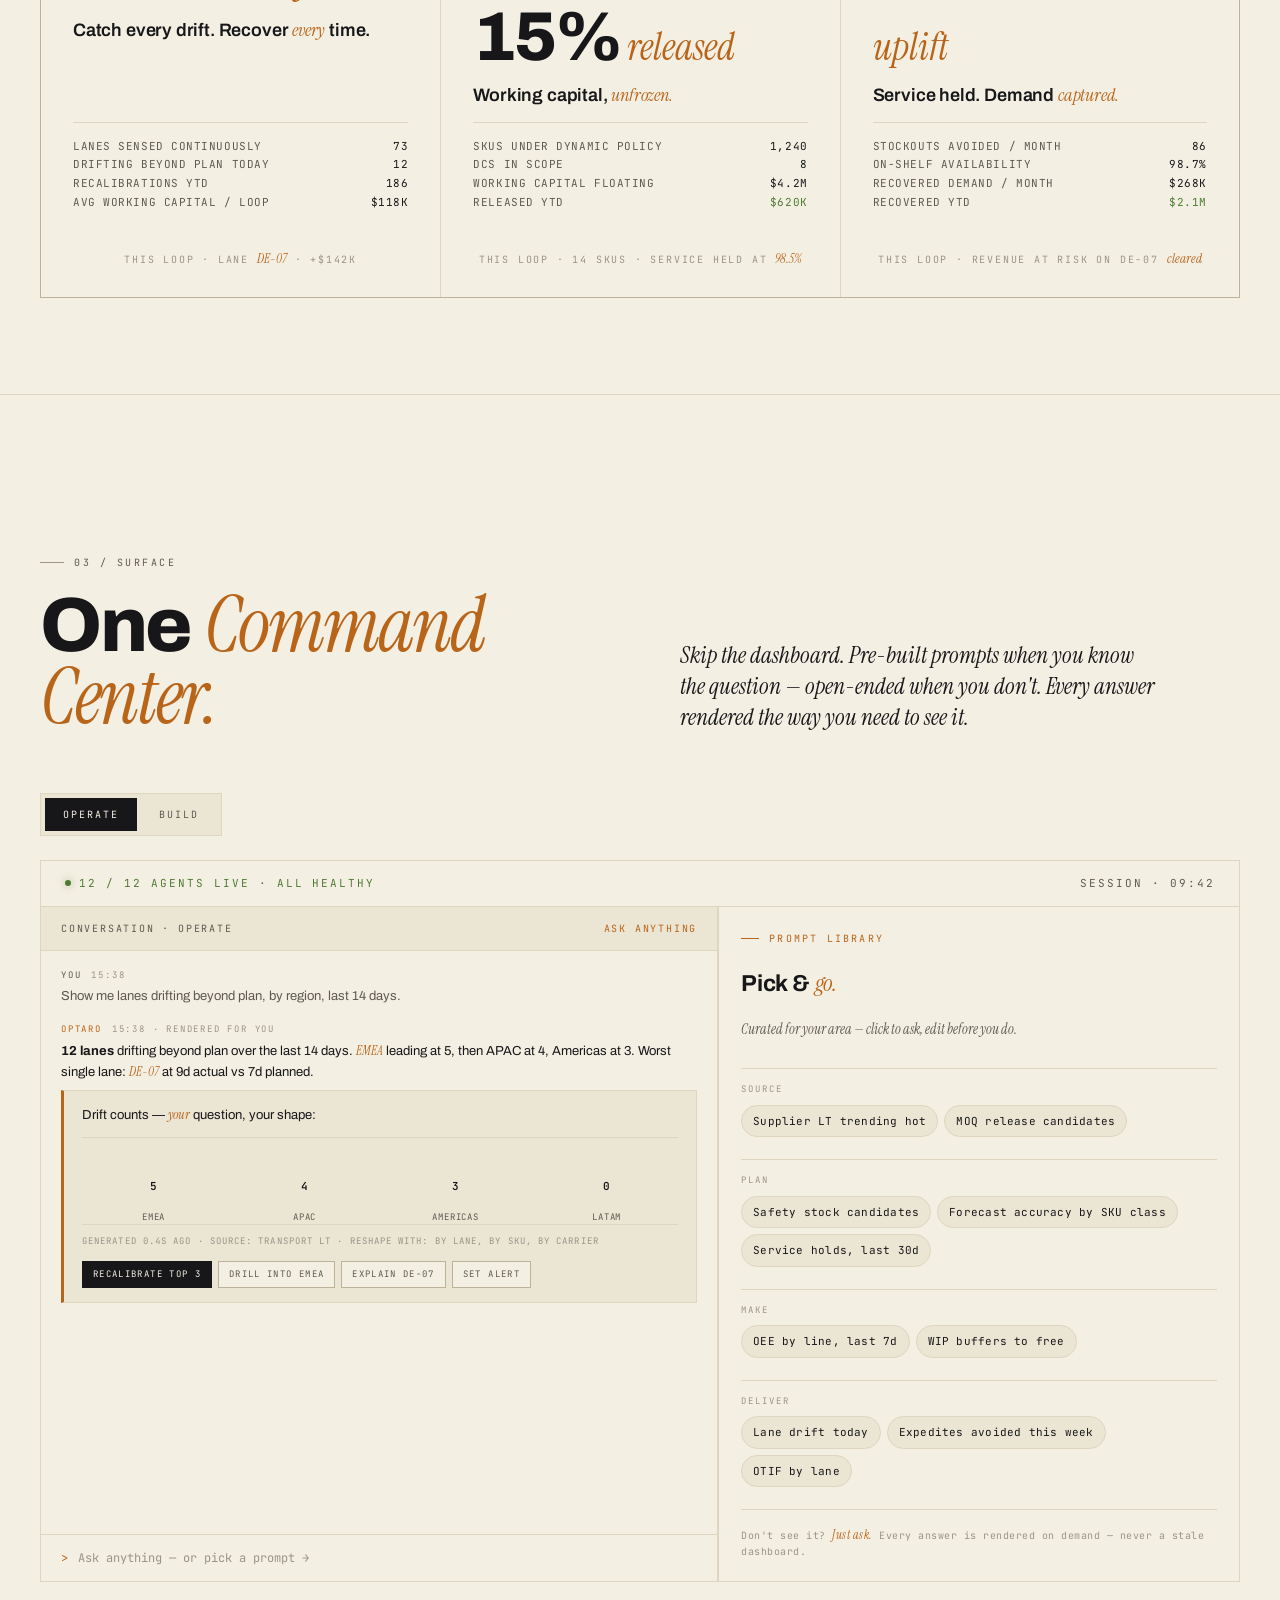
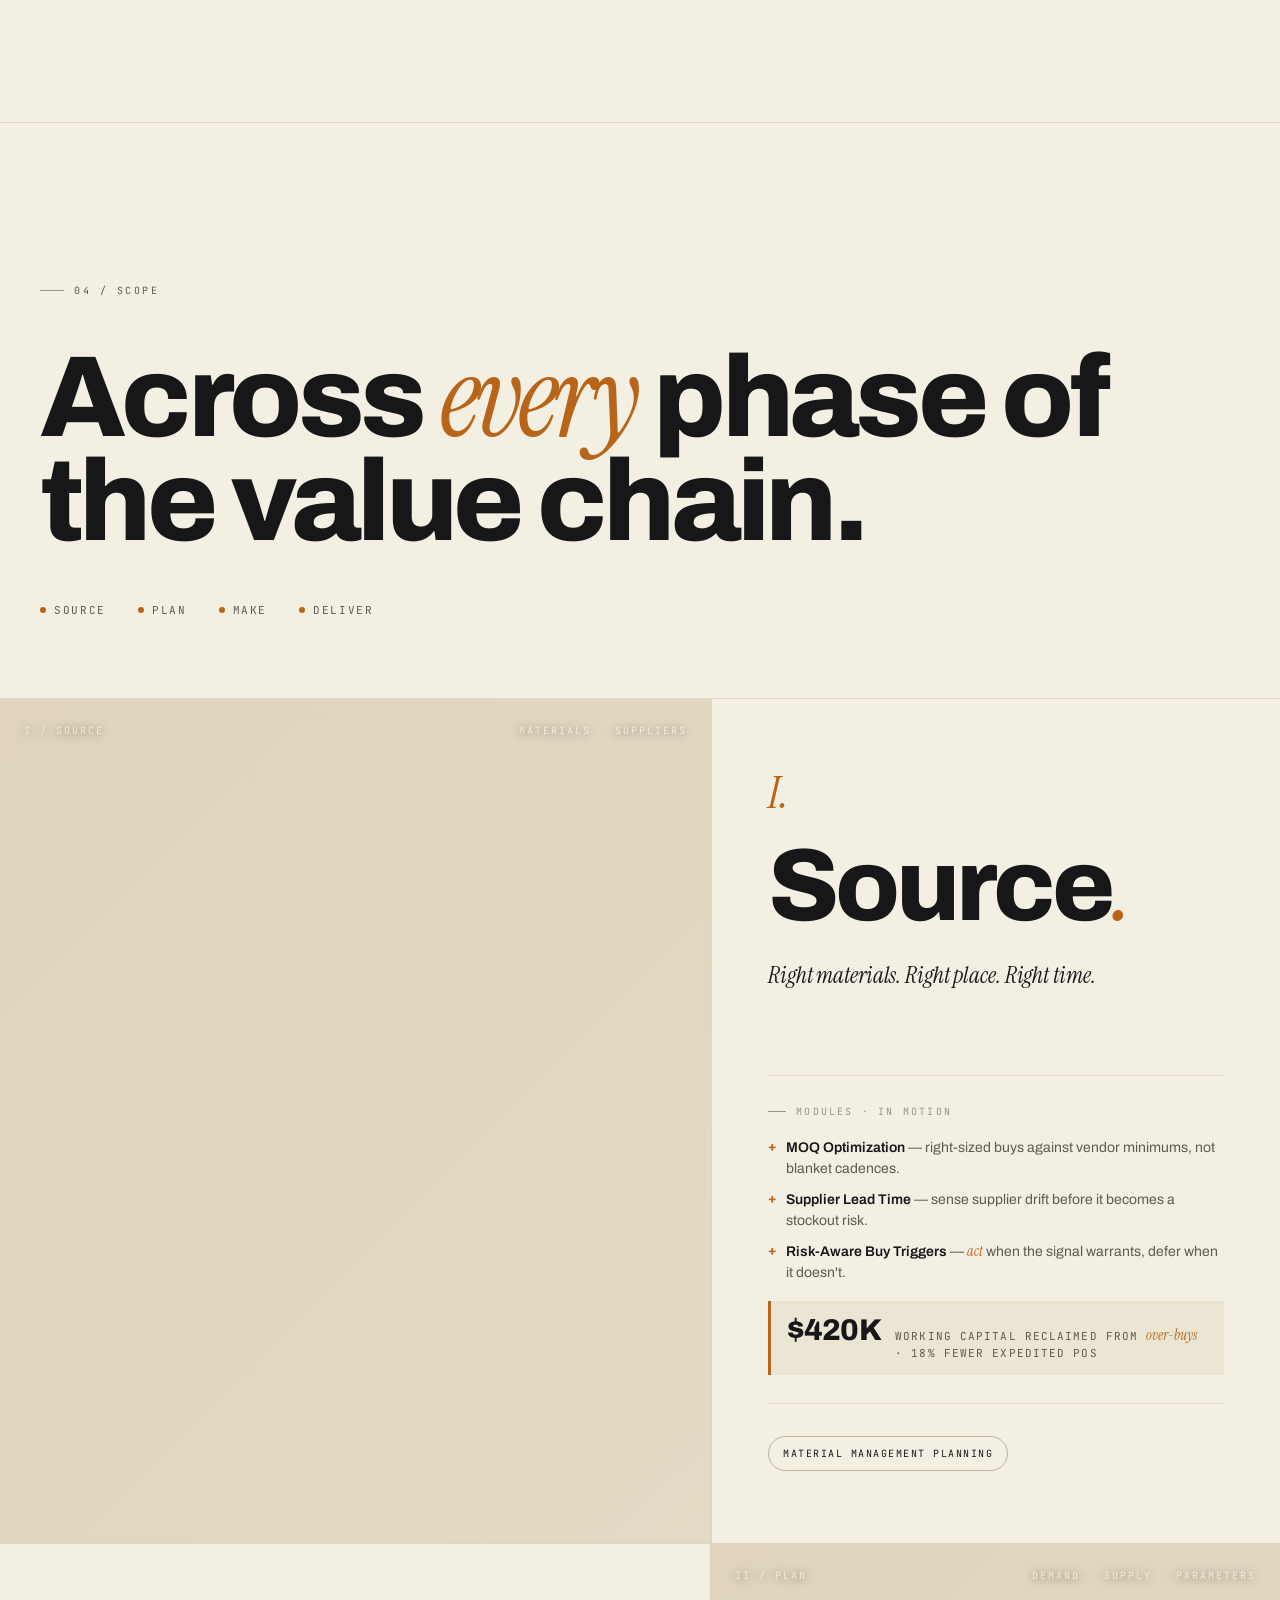
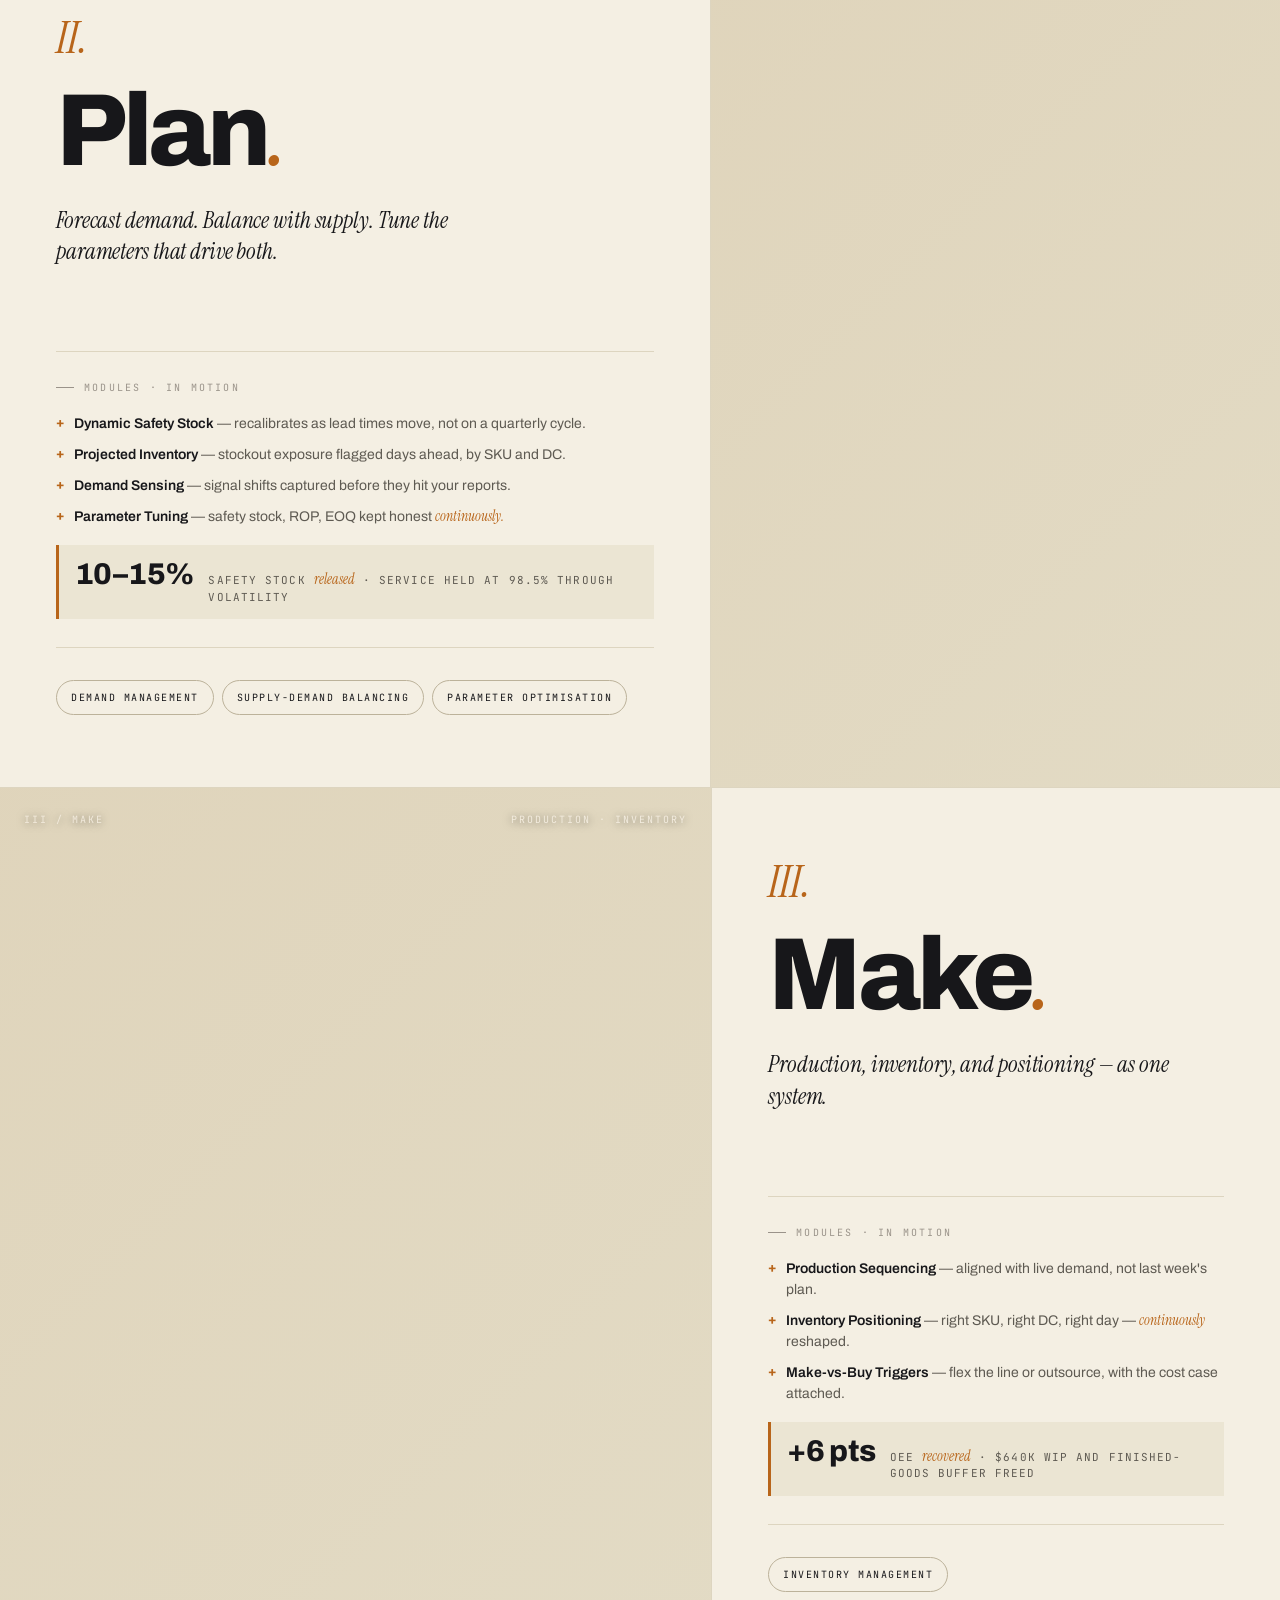
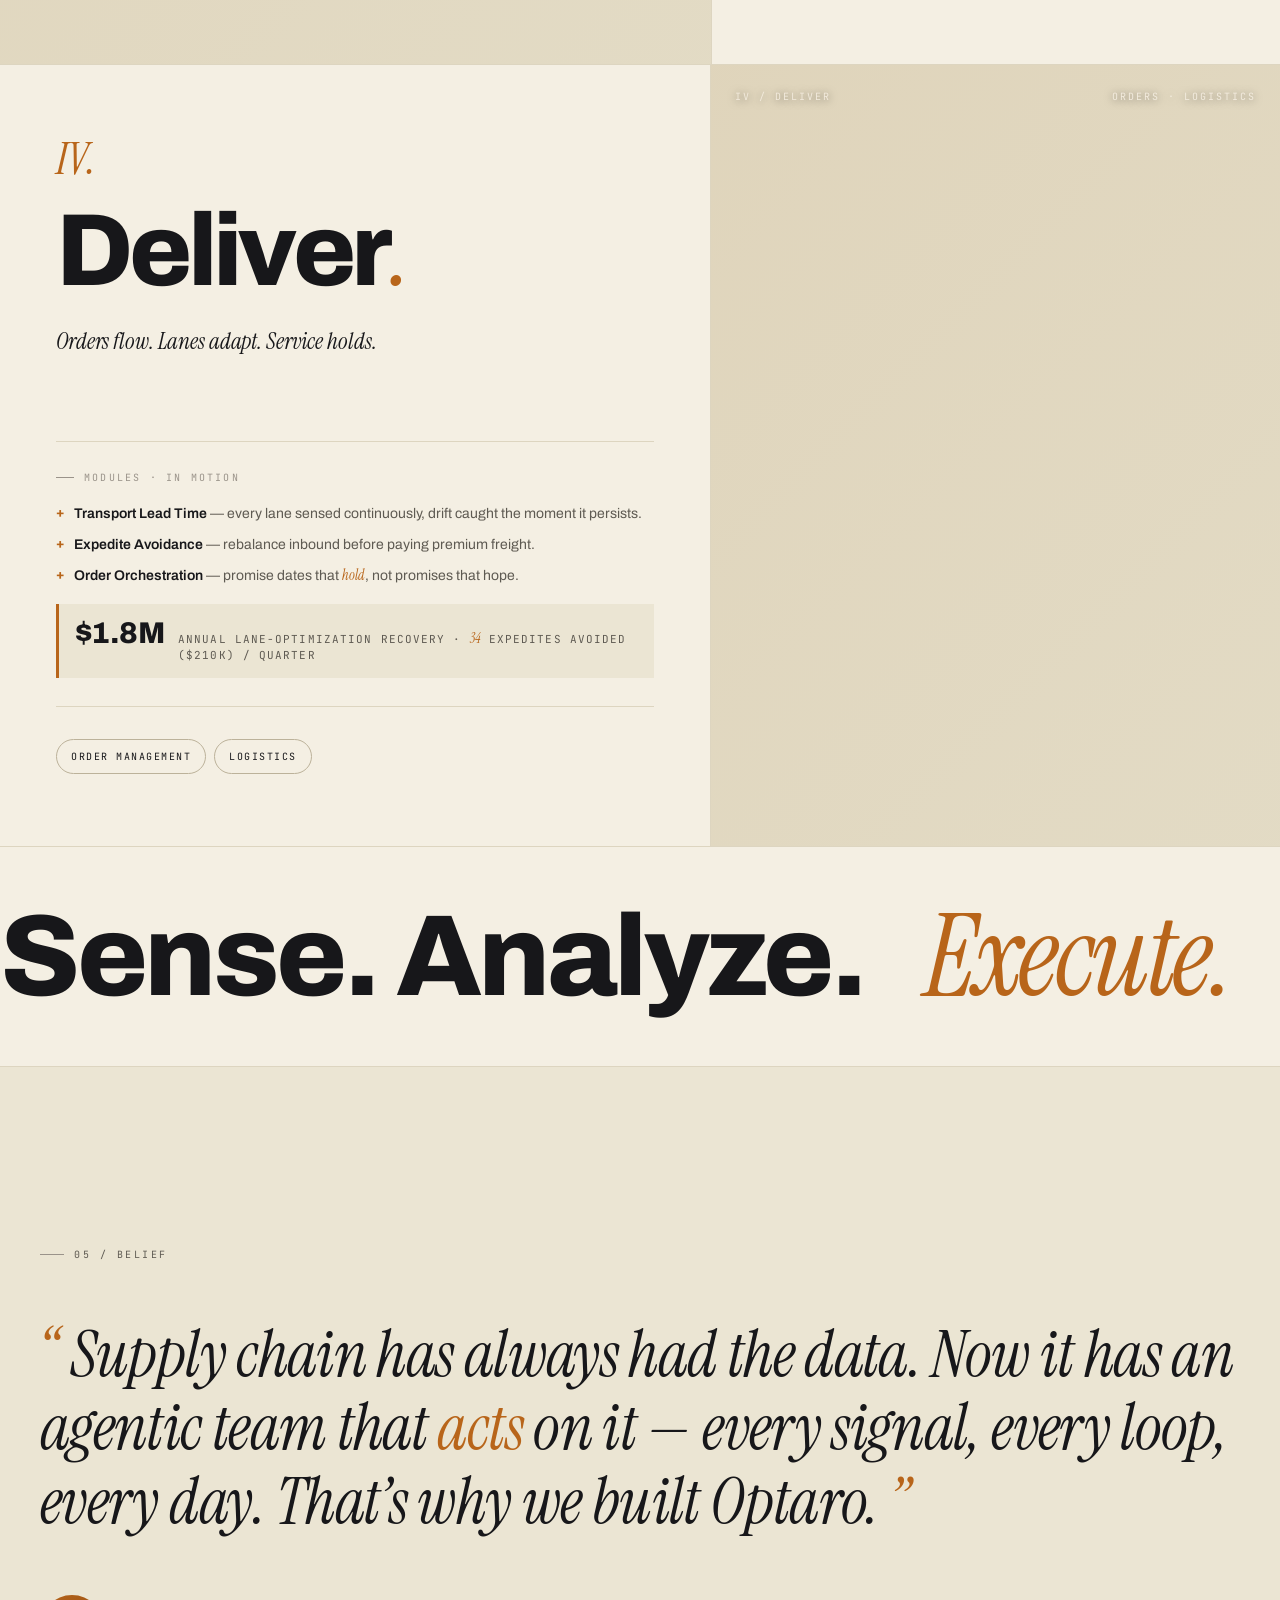
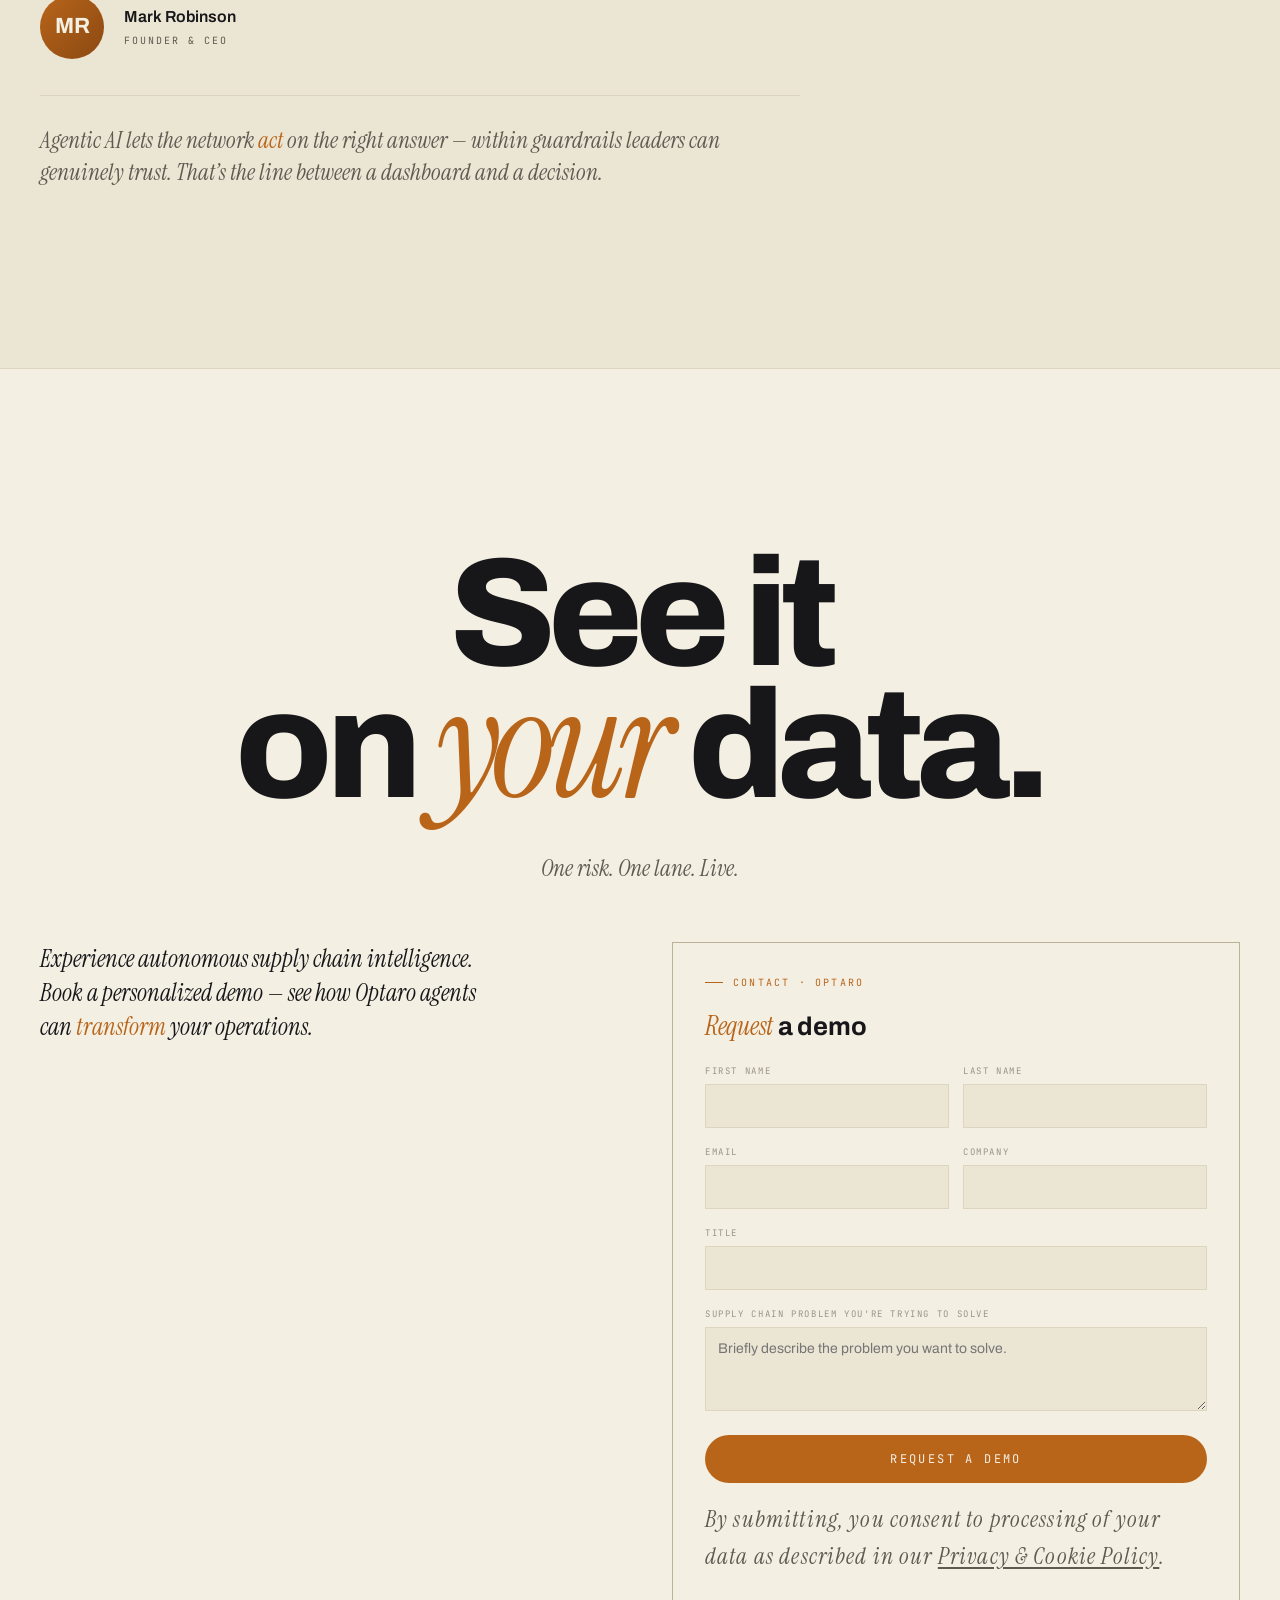
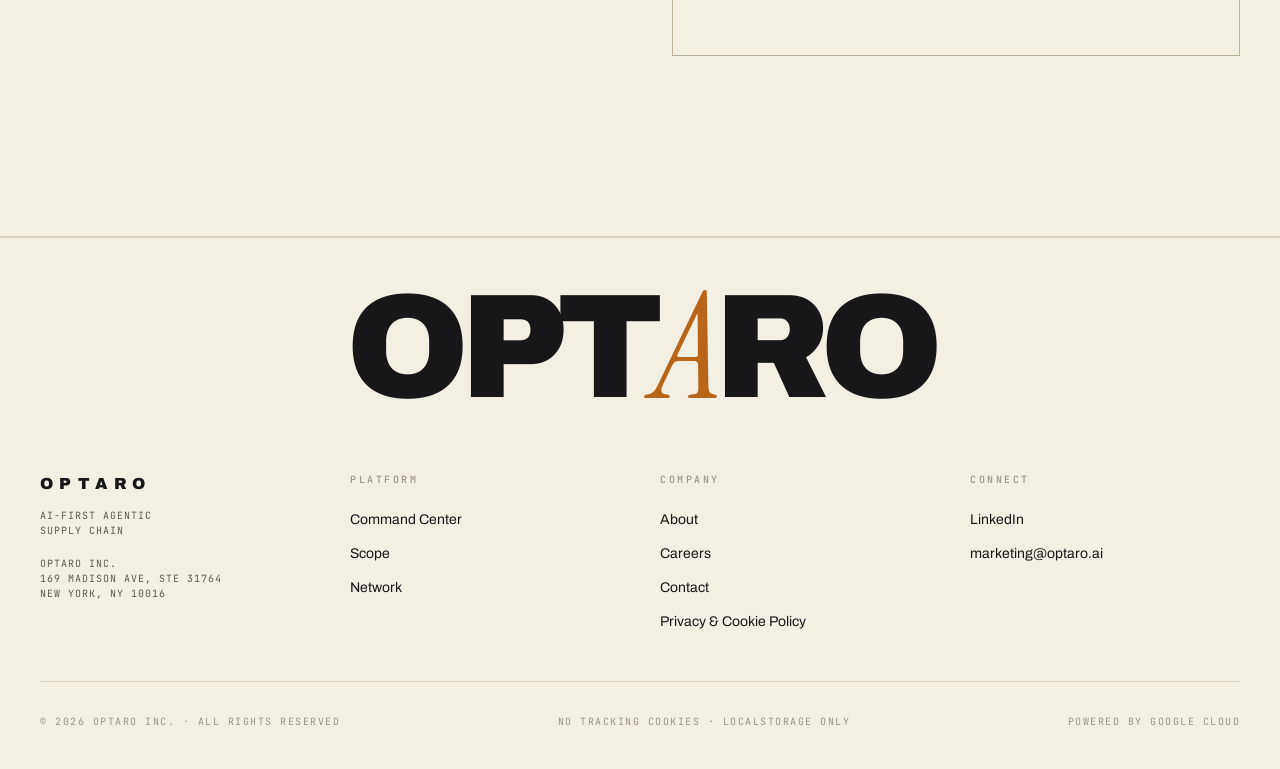
==== commit d0c6dd36: "Update demo form fields and Web3Forms key Replace Name/Work email/Company/Company size with First Na" ====
--- a/index.html
+++ b/index.html
@@ -3677,33 +3677,34 @@
 
       <div class="row">
         <div class="field">
-          <label for="cf-name">Name</label>
-          <input id="cf-name" name="name" type="text" required autocomplete="name"/>
+          <label for="cf-first">First Name</label>
+          <input id="cf-first" name="first_name" type="text" autocomplete="given-name"/>
         </div>
         <div class="field">
-          <label for="cf-email">Work email</label>
+          <label for="cf-last">Last Name</label>
+          <input id="cf-last" name="last_name" type="text" autocomplete="family-name"/>
+        </div>
+      </div>
+
+      <div class="row">
+        <div class="field">
+          <label for="cf-email">Email</label>
           <input id="cf-email" name="email" type="email" required autocomplete="email"/>
         </div>
-      </div>
-
-      <div class="row">
         <div class="field">
           <label for="cf-company">Company</label>
           <input id="cf-company" name="company" type="text" required autocomplete="organization"/>
         </div>
-        <div class="field">
-          <label for="cf-size">Company size</label>
-          <select id="cf-size" name="size" required>
-            <option value="" disabled selected>Select revenue range</option>
-            <option value="mid">$10M &ndash; $500M revenue</option>
-            <option value="ent">$500M &ndash; $5B+ revenue</option>
-          </select>
-        </div>
       </div>
 
       <div class="field">
-        <label for="cf-msg">What you want to see (optional)</label>
-        <textarea id="cf-msg" name="message" placeholder="One risk. One lane. One loop &mdash; on your data."></textarea>
+        <label for="cf-title">Title</label>
+        <input id="cf-title" name="title" type="text" autocomplete="organization-title"/>
+      </div>
+
+      <div class="field">
+        <label for="cf-problem">Supply Chain Problem You're Trying To Solve</label>
+        <textarea id="cf-problem" name="message" placeholder="Briefly describe the problem you want to solve."></textarea>
       </div>
 
       <button type="submit" class="cta-form-submit" id="cfSubmit">Request a Demo</button>
@@ -4282,27 +4283,28 @@
       e.preventDefault();
       if (!form.checkValidity()) { form.reportValidity(); return; }
 
-      const name = document.getElementById('cf-name').value.trim();
+      const first = document.getElementById('cf-first').value.trim();
+      const last = document.getElementById('cf-last').value.trim();
       const email = document.getElementById('cf-email').value.trim();
       const company = document.getElementById('cf-company').value.trim();
-      const sizeVal = document.getElementById('cf-size').value;
-      const message = document.getElementById('cf-msg').value.trim();
-      const sizeLabel = sizeVal === 'mid' ? '$10M – $500M Revenue'
-                      : sizeVal === 'ent' ? '$500M – $5B+ Revenue'
-                      : sizeVal;
+      const title = document.getElementById('cf-title').value.trim();
+      const problem = document.getElementById('cf-problem').value.trim();
+      const fullName = (first + ' ' + last).trim();
 
       btn.disabled = true;
       btn.textContent = 'Sending…';
 
       const payload = {
-        access_key: '20e612f6-76fb-4d21-9d48-6296e0b73978',
-        subject: 'Demo Request from ' + name + ' at ' + company,
+        access_key: 'a307bbb3-2ed2-4fc0-ba48-0c3748eeccf9',
+        subject: 'Demo Request from ' + (fullName || email) + ' at ' + company,
         from_name: 'Optaro.ai Website',
-        name: name,
+        first_name: first || '(not provided)',
+        last_name: last || '(not provided)',
+        name: fullName || '(not provided)',
         email: email,
         company: company,
-        company_size: sizeLabel,
-        message: message || '(No message provided)'
+        title: title || '(not provided)',
+        message: problem || '(No problem description provided)'
       };
 
       fetch('https://api.web3forms.com/submit', {
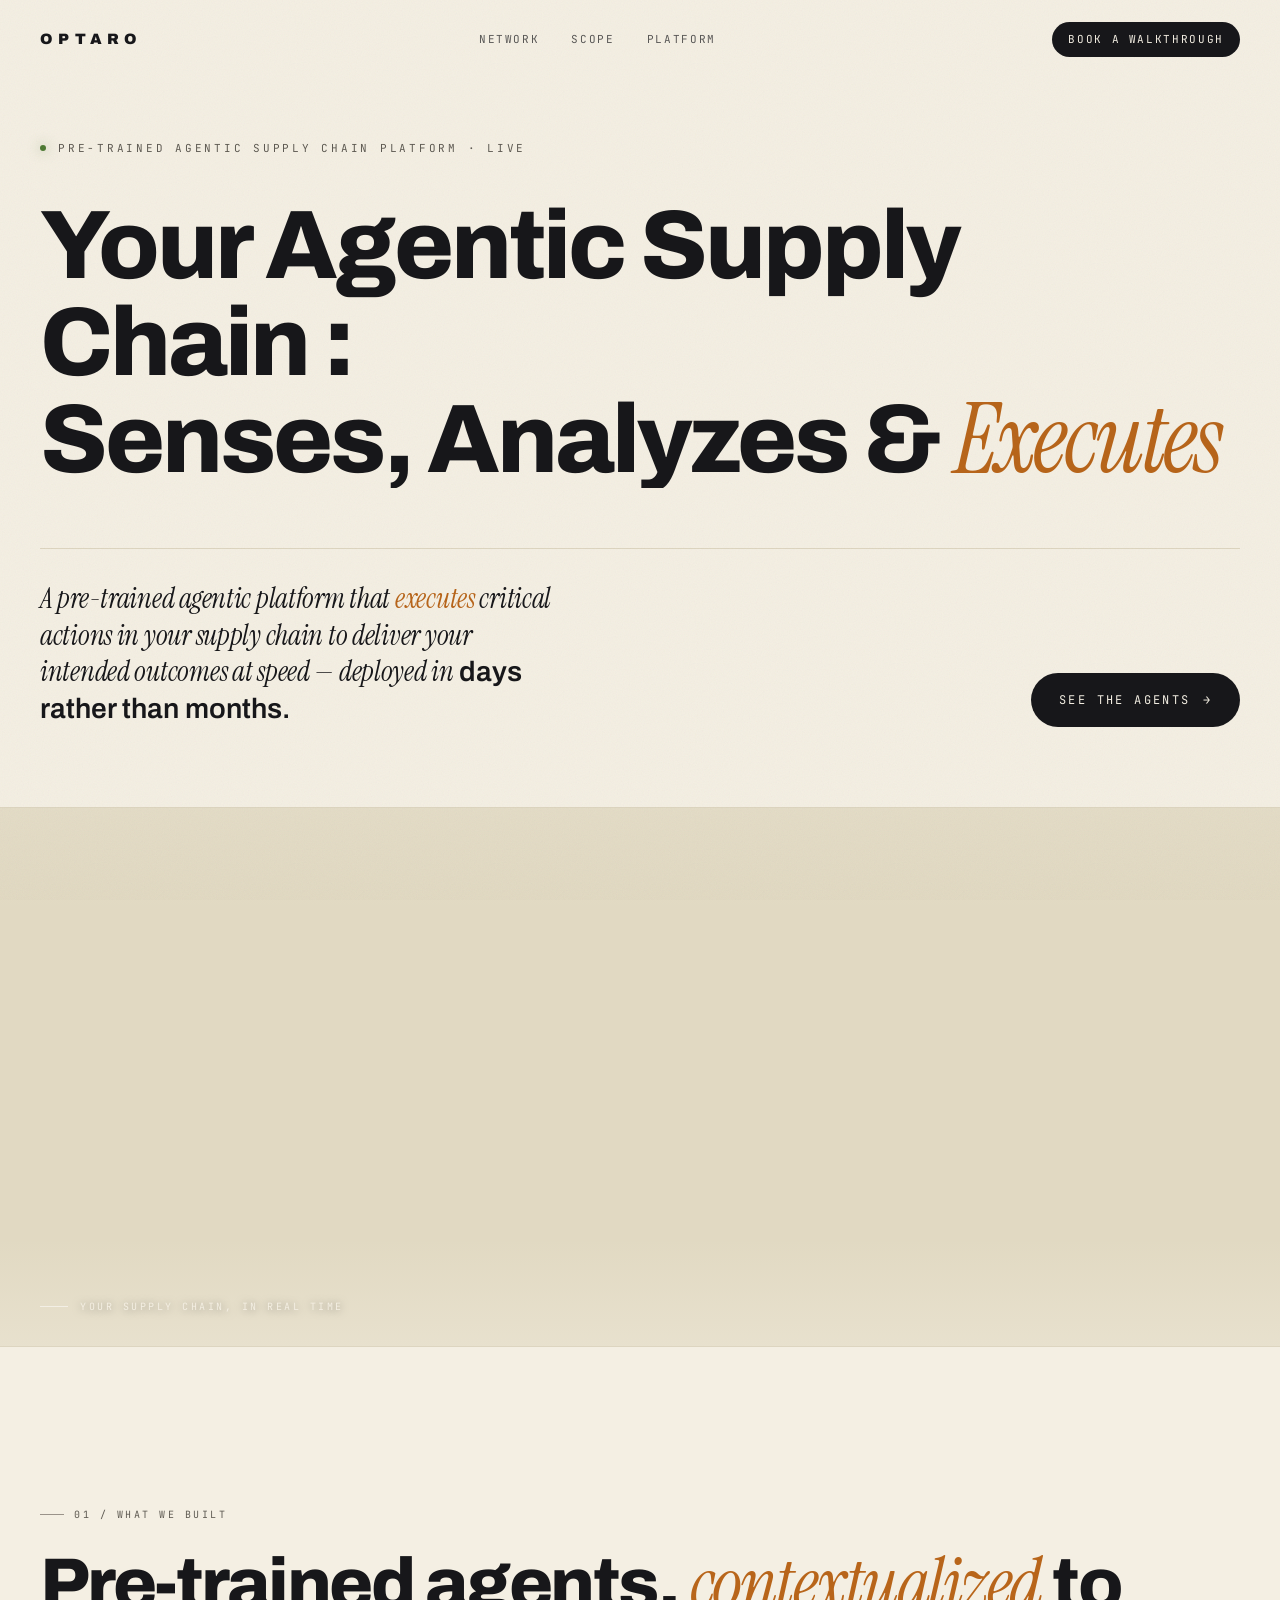
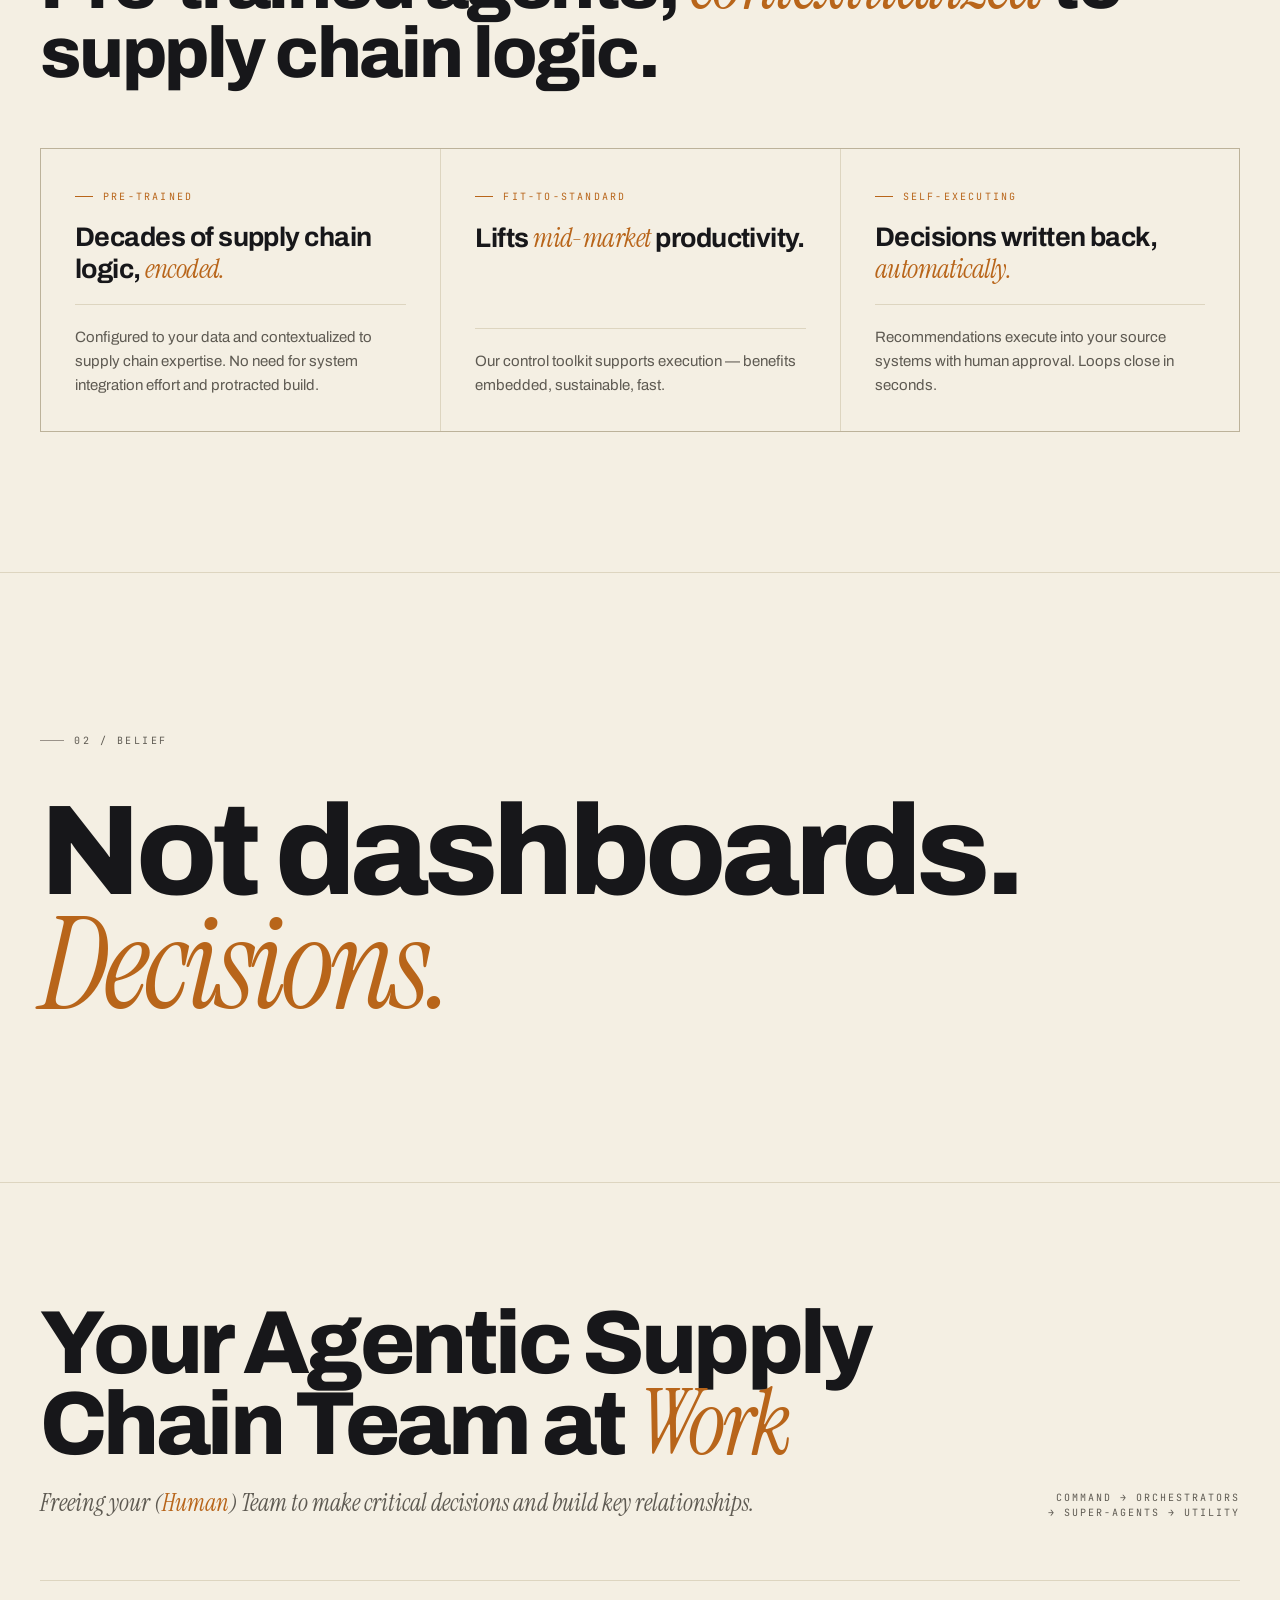
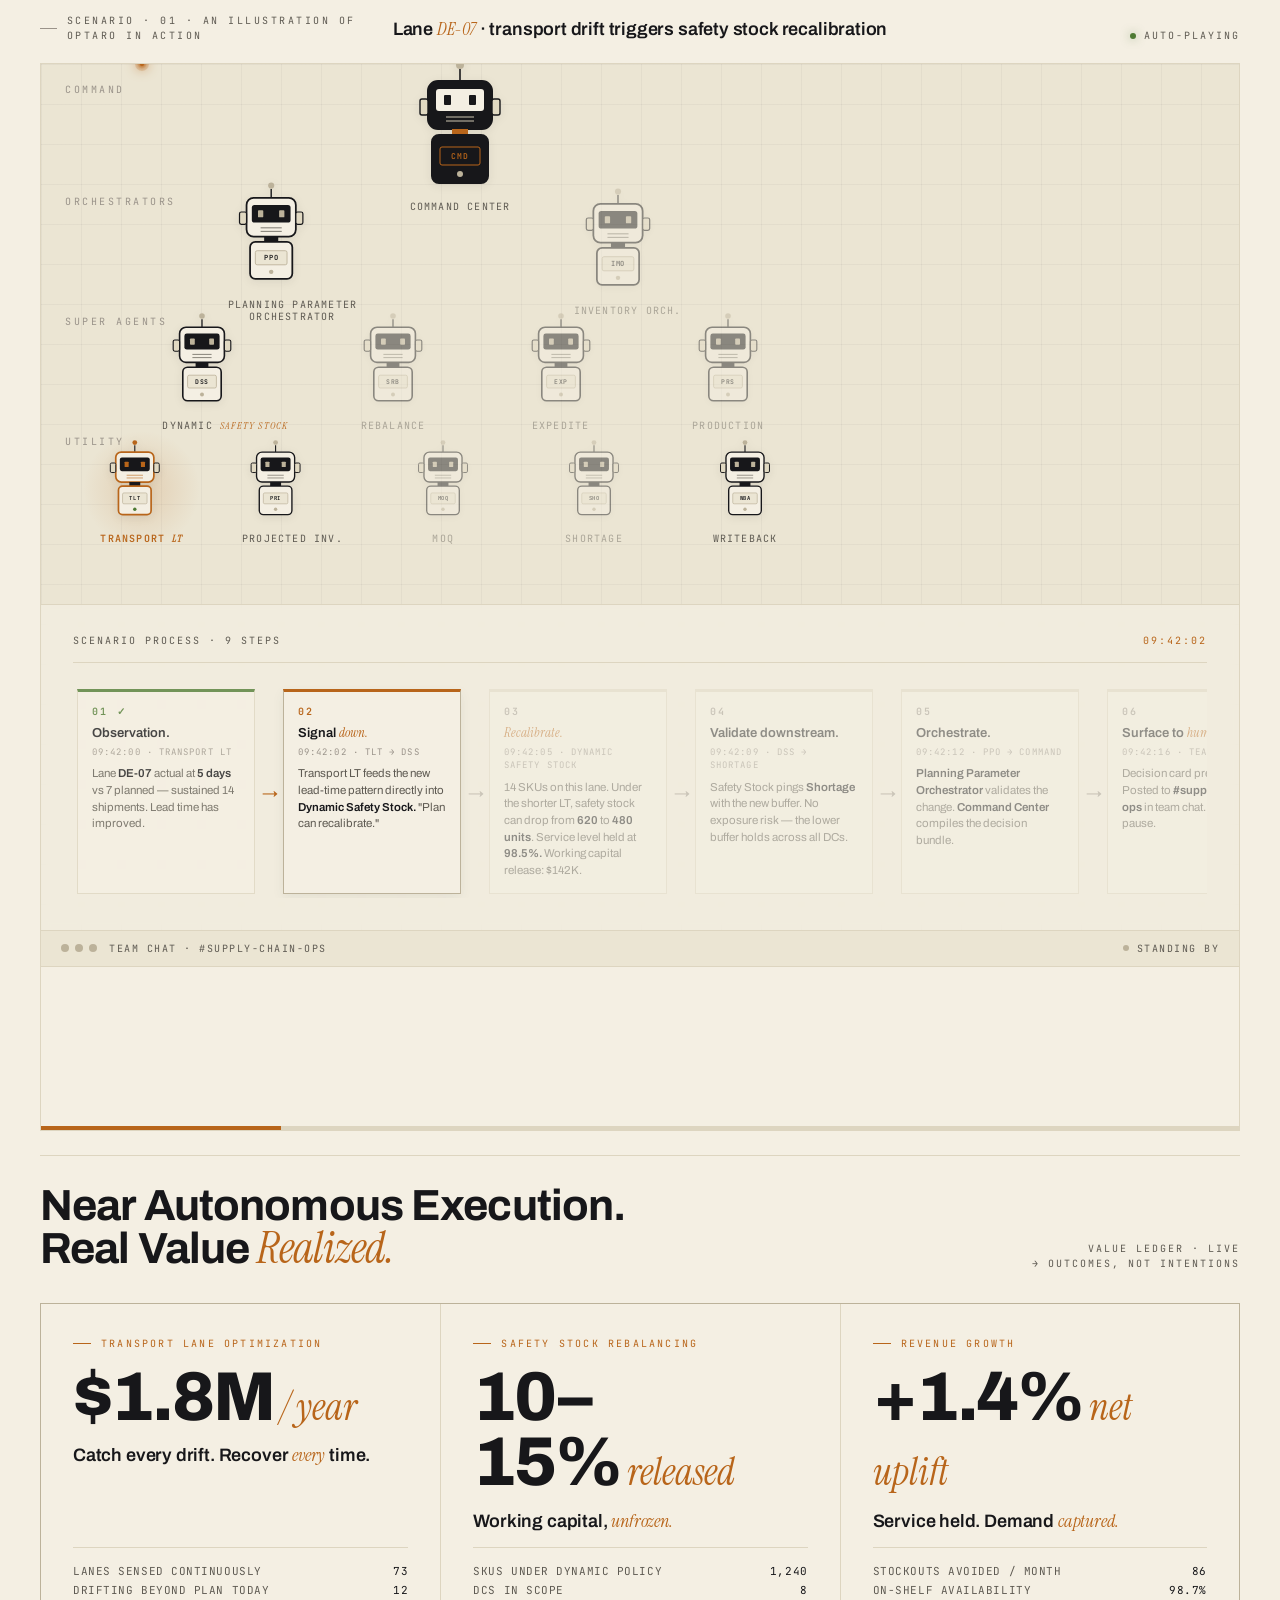
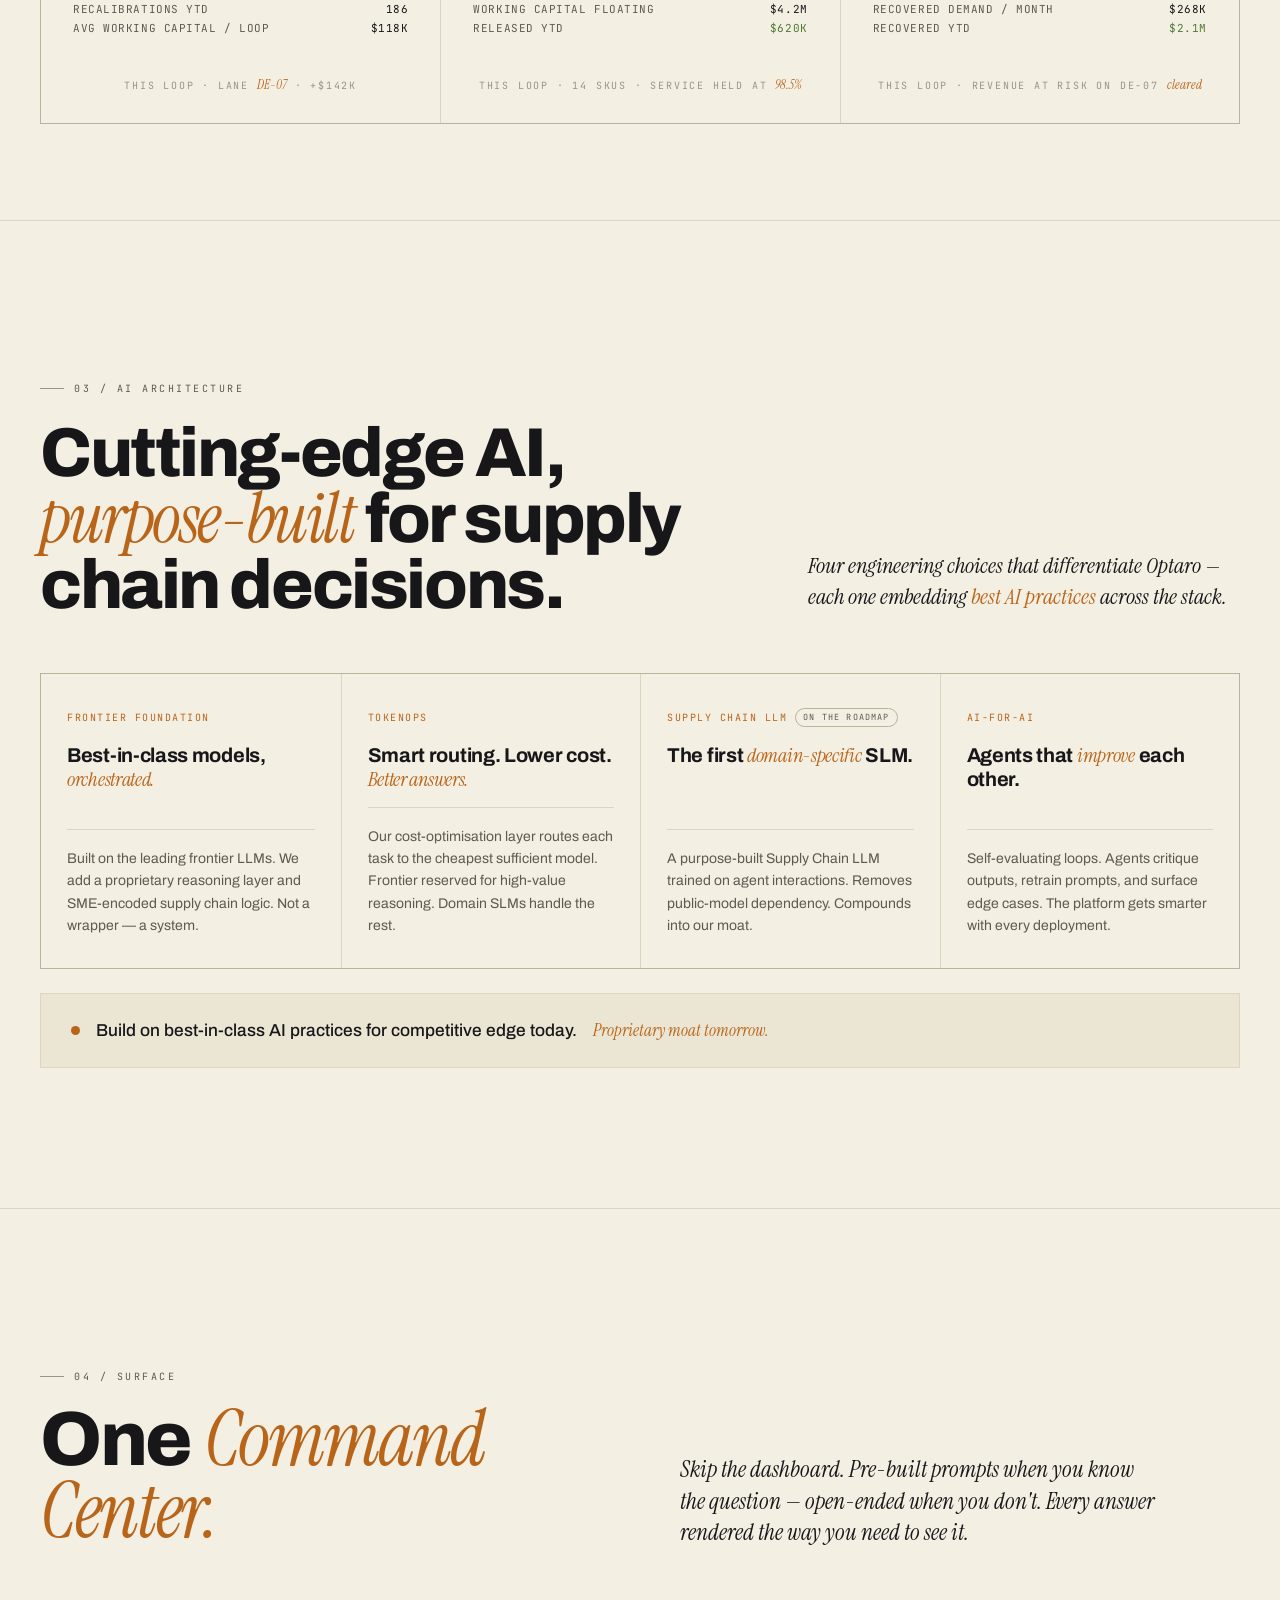
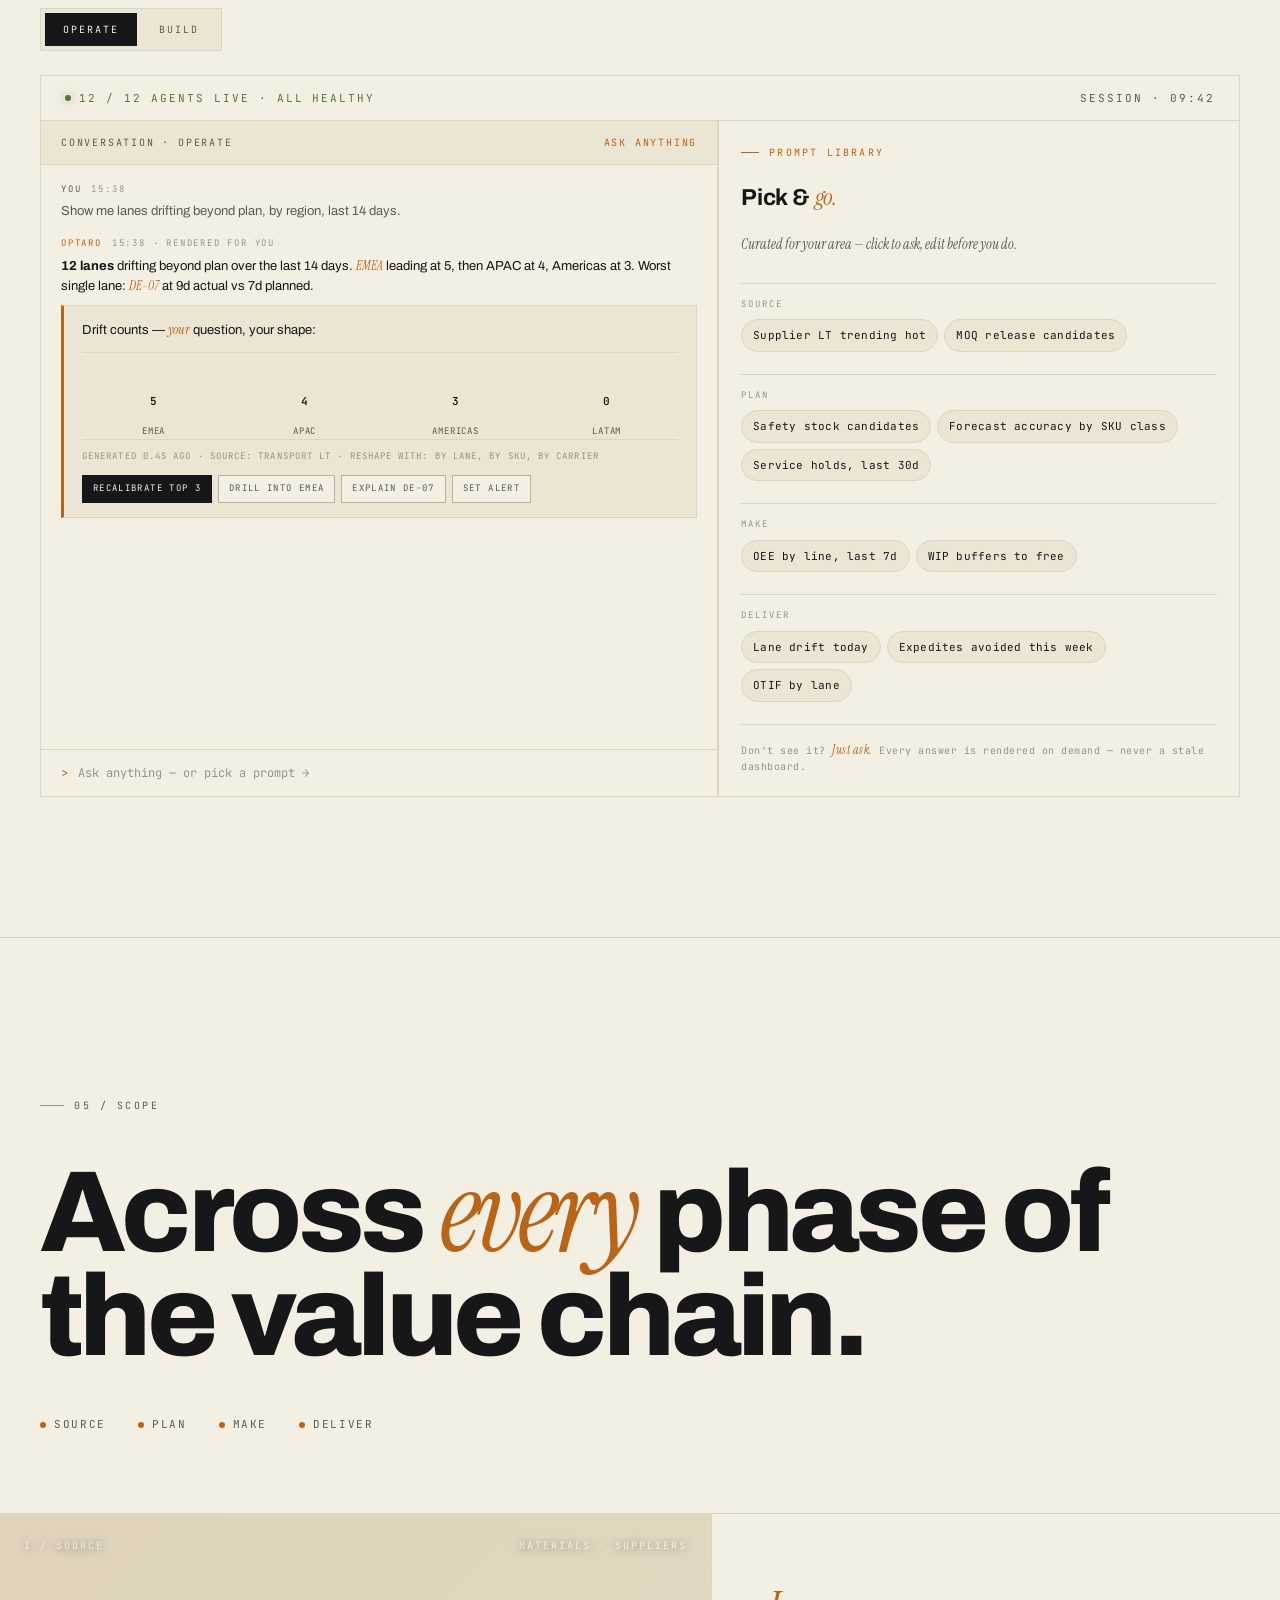
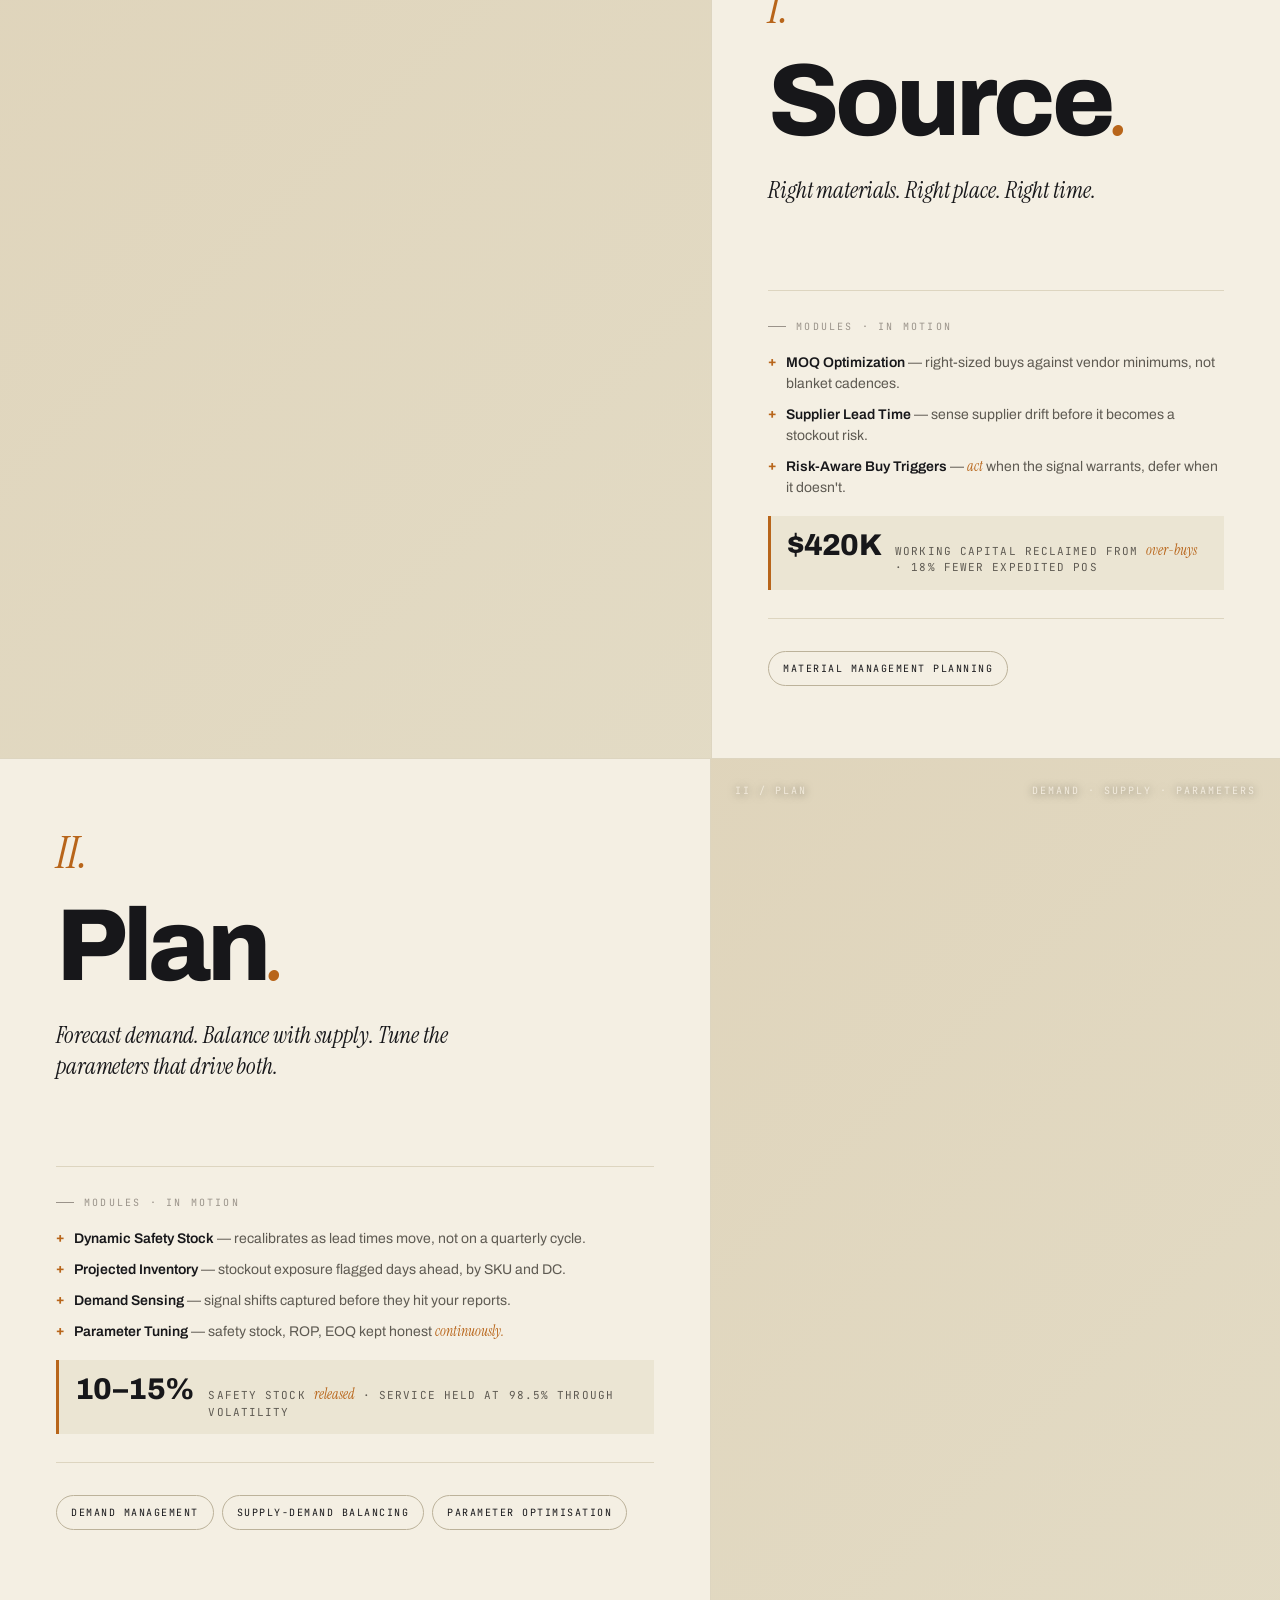
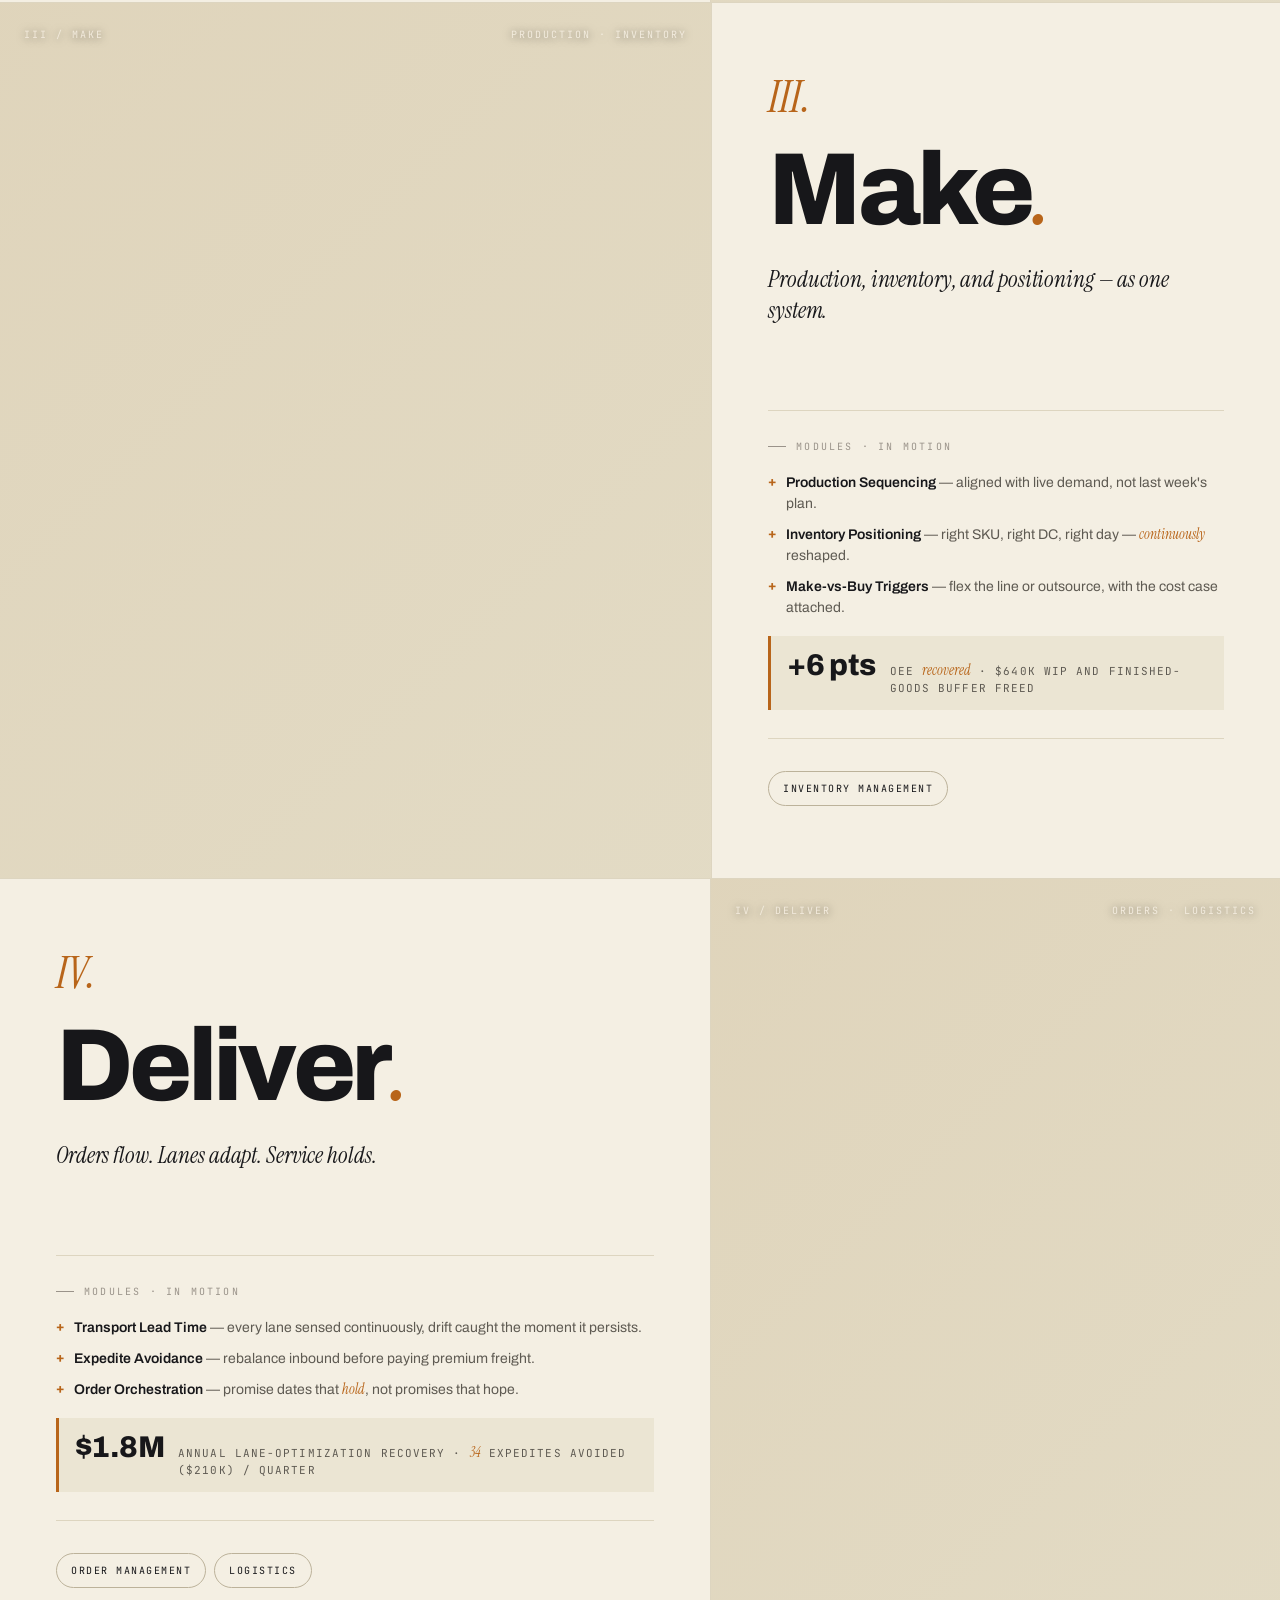
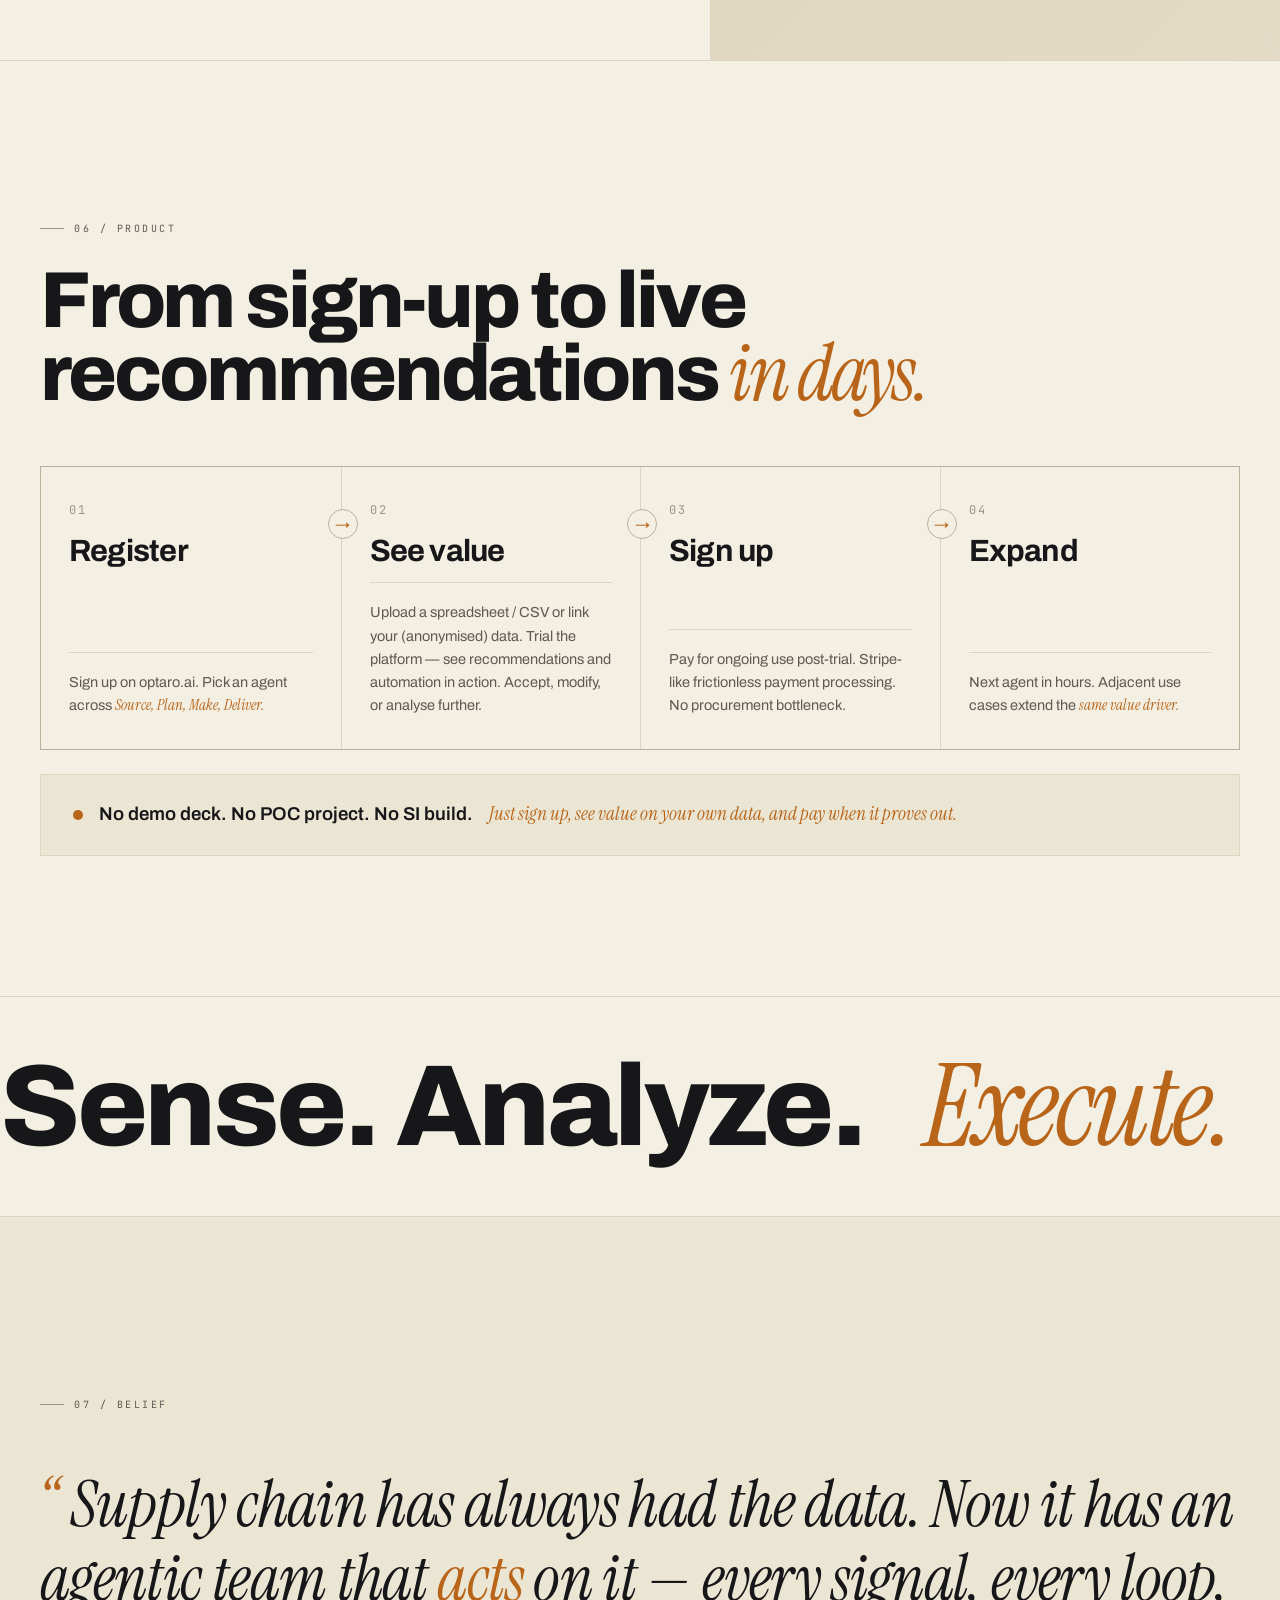
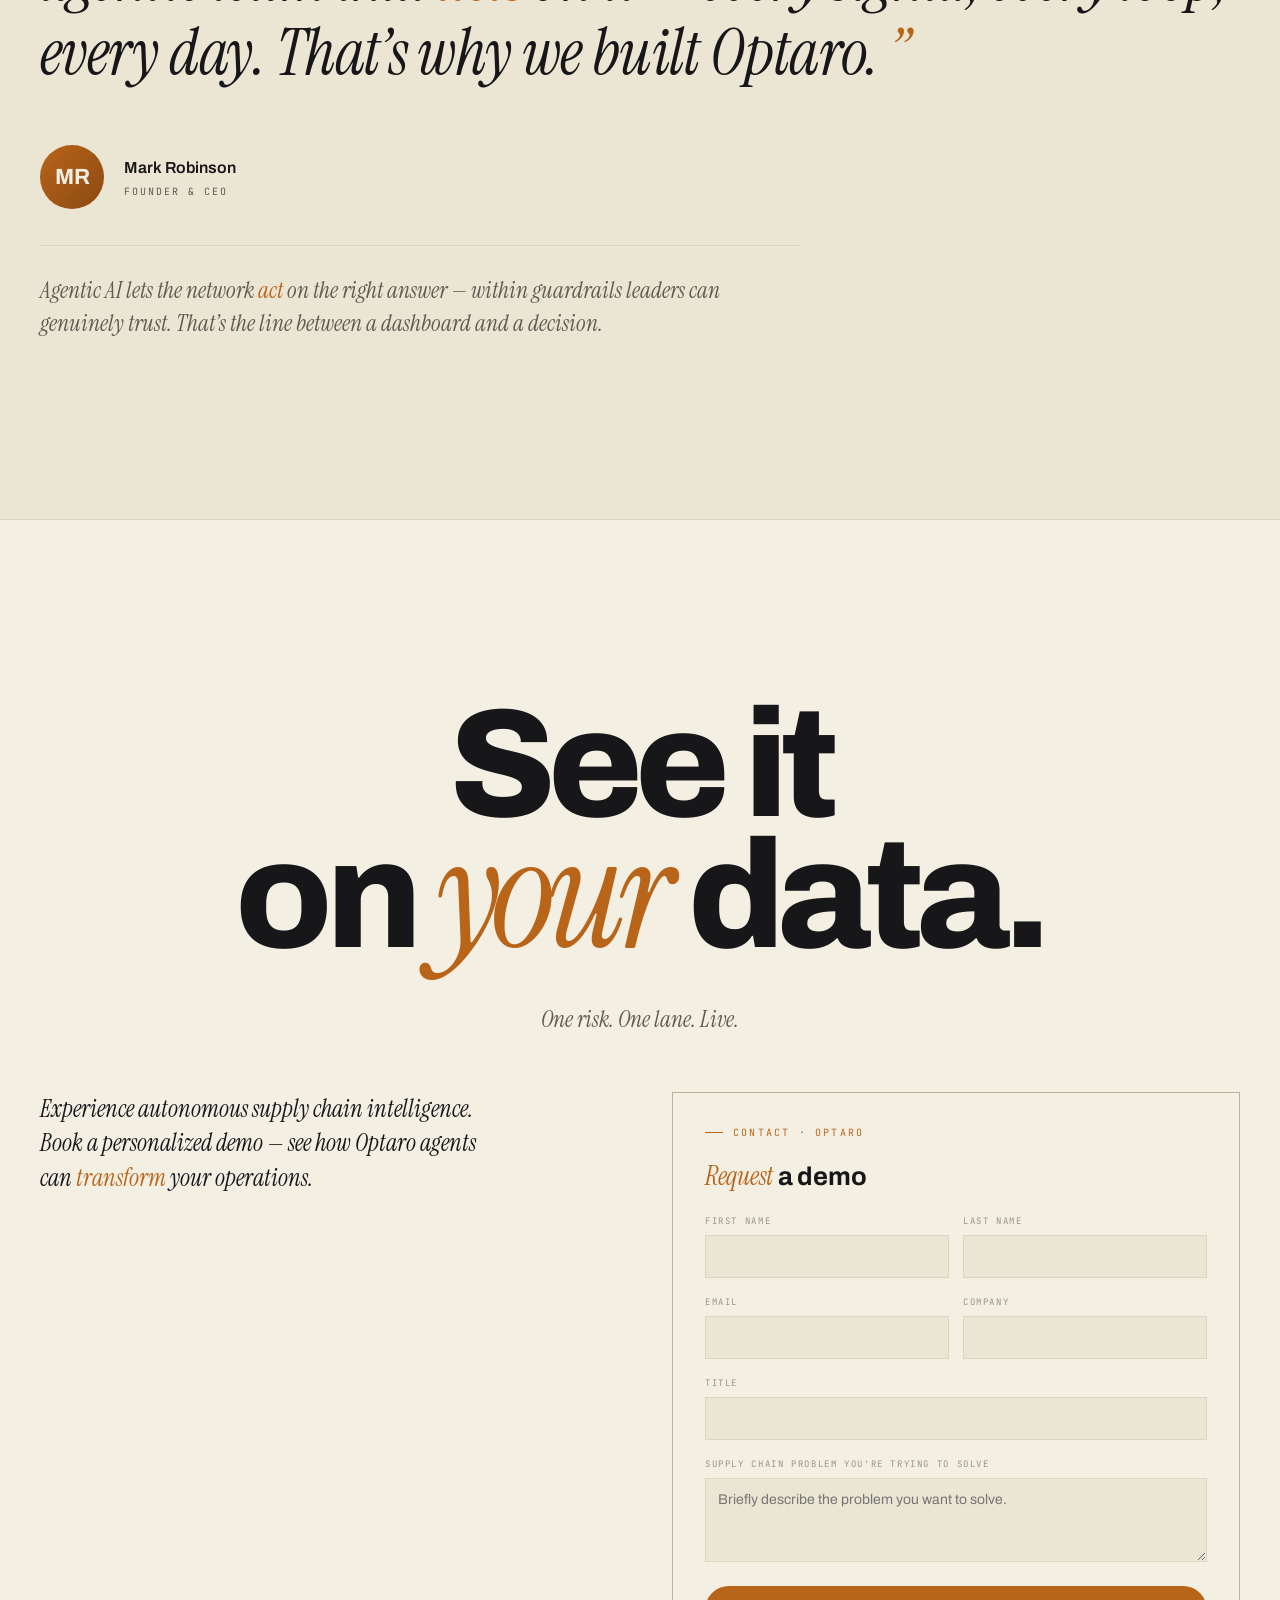
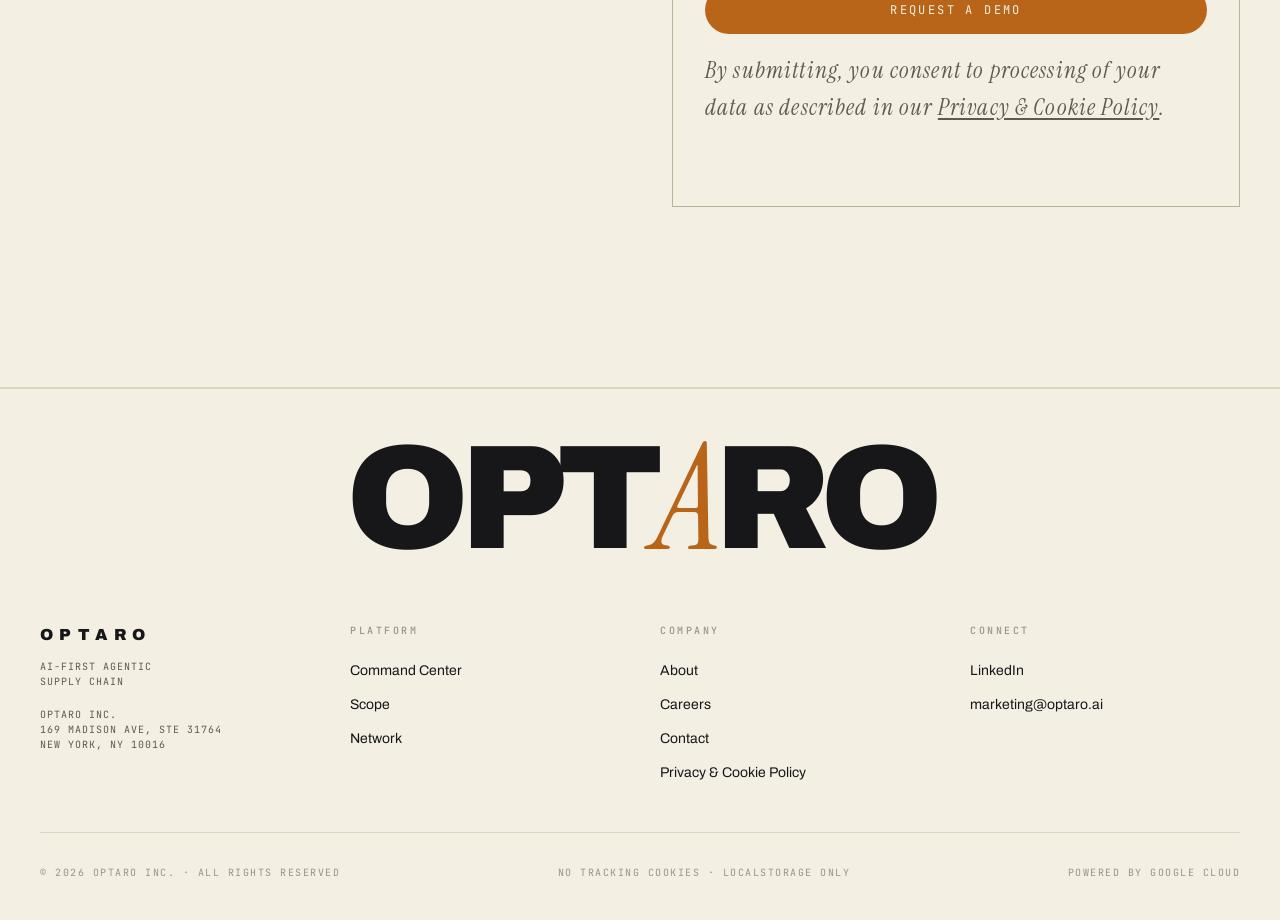
==== commit e7a4bd03: "Rework index.html sections from deck: WHAT WE BUILT, AI ARCHITECTURE, PRODUCT Fold three deck slides" ====
--- a/index.html
+++ b/index.html
@@ -2222,69 +2222,56 @@
   }
   .founder-coda em{ color: var(--amber); font-style: italic; }
 
-  /* ---------- Scale (built for every scale) ---------- */
-  .scale{
+  /* ============ 01 / WHAT WE BUILT ============ */
+  .built{
     padding: 160px 40px 140px;
     border-bottom: 1px solid var(--line);
   }
-  .scale-head{
-    display: grid;
-    grid-template-columns: 1fr;
-    gap: 28px;
-    max-width: 1100px;
-    margin-bottom: 64px;
-  }
-  .scale-label{
+  .built-head{
+    max-width: 1200px;
+    margin-bottom: 60px;
+  }
+  .built-label{
     font-family: 'JetBrains Mono', monospace;
     font-size: 10px;
     letter-spacing: 0.25em;
     text-transform: uppercase;
     color: var(--fg-dim);
     display: flex; align-items: center; gap: 10px;
-  }
-  .scale-label::before{
+    margin-bottom: 28px;
+  }
+  .built-label::before{
     content: ""; width: 24px; height: 1px; background: var(--fg-faint);
   }
-  .scale h2{
+  .built h2{
     font-weight: 800;
-    font-size: clamp(48px, 7vw, 112px);
-    line-height: 0.92;
-    letter-spacing: -0.04em;
-  }
-  .scale h2 em{
+    font-size: clamp(40px, 5.6vw, 88px);
+    line-height: 0.96;
+    letter-spacing: -0.035em;
+    max-width: 1120px;
+  }
+  .built h2 em{
     font-family: 'Instrument Serif', serif;
     font-style: italic;
     color: var(--amber);
     font-weight: 400;
   }
-  .scale-sub{
-    font-family: 'Instrument Serif', serif;
-    font-style: italic;
-    font-size: clamp(20px, 1.9vw, 28px);
-    color: var(--fg);
-    line-height: 1.4;
-    max-width: 760px;
-  }
-  .scale-sub em{ color: var(--amber); font-style: italic; }
-
-  .scale-tiles{
+  .built-grid{
     display: grid;
-    grid-template-columns: 1fr 1fr;
+    grid-template-columns: repeat(3, 1fr);
     gap: 0;
     border: 1px solid var(--line-bright);
     background: var(--bg);
   }
-  .scale-tile{
-    padding: 36px 36px 32px;
+  .built-card{
+    padding: 40px 34px 34px;
     display: flex;
     flex-direction: column;
     gap: 18px;
     position: relative;
   }
-  .scale-tile + .scale-tile{
-    border-left: 1px solid var(--line);
-  }
-  .scale-tile-tag{
+  .built-card + .built-card{ border-left: 1px solid var(--line); }
+  .built-card-tag{
     font-family: 'JetBrains Mono', monospace;
     font-size: 10px;
     letter-spacing: 0.22em;
@@ -2292,51 +2279,220 @@
     text-transform: uppercase;
     display: flex; align-items: center; gap: 10px;
   }
-  .scale-tile-tag::before{
+  .built-card-tag::before{
     content: ""; width: 18px; height: 1px; background: var(--amber);
   }
-  .scale-tile-range{
-    font-weight: 800;
-    font-size: clamp(36px, 4.6vw, 64px);
-    line-height: 1;
-    letter-spacing: -0.03em;
+  .built-card-headline{
+    font-weight: 700;
+    font-size: clamp(22px, 2.1vw, 29px);
+    line-height: 1.18;
+    letter-spacing: -0.02em;
     color: var(--fg);
   }
-  .scale-tile-range em{
+  .built-card-headline em{
     font-family: 'Instrument Serif', serif;
     font-style: italic;
     color: var(--amber);
     font-weight: 400;
-    letter-spacing: 0;
-  }
-  .scale-tile-headline{
-    font-weight: 600;
-    font-size: clamp(20px, 2vw, 26px);
-    line-height: 1.25;
-    letter-spacing: -0.01em;
-    color: var(--fg);
-    margin-top: 4px;
-  }
-  .scale-tile-headline em{
+  }
+  .built-card-body{
+    font-size: 15px;
+    line-height: 1.6;
+    color: var(--fg-dim);
+    margin-top: auto;
+    padding-top: 20px;
+    border-top: 1px solid var(--line);
+  }
+  .built-card-body strong{ color: var(--fg); font-weight: 600; }
+
+  /* ============ 03 / AI ARCHITECTURE ============ */
+  .arch{
+    padding: 160px 40px 140px;
+    border-bottom: 1px solid var(--line);
+  }
+  .arch-head{
+    display: grid;
+    grid-template-columns: 1.25fr 0.75fr;
+    gap: 48px;
+    align-items: end;
+    margin-bottom: 54px;
+    max-width: 1400px;
+  }
+  .arch-label{
+    font-family: 'JetBrains Mono', monospace;
+    font-size: 10px; letter-spacing: 0.25em; text-transform: uppercase;
+    color: var(--fg-dim);
+    display: flex; align-items: center; gap: 10px;
+    margin-bottom: 24px;
+  }
+  .arch-label::before{ content:""; width:24px; height:1px; background: var(--fg-faint); }
+  .arch h2{
+    font-weight: 800;
+    font-size: clamp(40px, 5.4vw, 84px);
+    line-height: 0.96;
+    letter-spacing: -0.035em;
+  }
+  .arch h2 em{
+    font-family: 'Instrument Serif', serif; font-style: italic; color: var(--amber); font-weight: 400;
+  }
+  .arch-lead{
     font-family: 'Instrument Serif', serif;
     font-style: italic;
-    color: var(--amber);
-    font-weight: 400;
-  }
-  .scale-tile-body{
-    font-size: 15px;
-    line-height: 1.55;
+    font-size: clamp(19px, 1.7vw, 25px);
+    line-height: 1.45;
+    color: var(--fg);
+    padding-bottom: 6px;
+  }
+  .arch-lead em{ color: var(--amber); font-style: italic; }
+  .arch-grid{
+    display: grid;
+    grid-template-columns: repeat(4, 1fr);
+    gap: 0;
+    border: 1px solid var(--line-bright);
+    background: var(--bg);
+  }
+  .arch-card{
+    padding: 34px 26px 30px;
+    display: flex; flex-direction: column; gap: 15px;
+    position: relative;
+  }
+  .arch-card + .arch-card{ border-left: 1px solid var(--line); }
+  .arch-card-tag{
+    font-family: 'JetBrains Mono', monospace;
+    font-size: 10px; letter-spacing: 0.15em; color: var(--amber); text-transform: uppercase;
+    display: flex; align-items: center; gap: 8px; flex-wrap: wrap;
+    min-height: 20px;
+  }
+  .arch-card-badge{
+    font-family: 'JetBrains Mono', monospace;
+    font-size: 8.5px; letter-spacing: 0.14em; text-transform: uppercase;
+    color: var(--fg-dim);
+    border: 1px solid var(--line-bright);
+    padding: 2px 7px; border-radius: 100px;
+  }
+  .arch-card-headline{
+    font-weight: 700;
+    font-size: 20px;
+    line-height: 1.22;
+    letter-spacing: -0.015em;
+    color: var(--fg);
+  }
+  .arch-card-headline em{ font-family:'Instrument Serif',serif; font-style:italic; color:var(--amber); font-weight:400; }
+  .arch-card-body{
+    font-size: 14px;
+    line-height: 1.6;
     color: var(--fg-dim);
     margin-top: auto;
     padding-top: 18px;
     border-top: 1px solid var(--line);
   }
-  .scale-tile-body strong{ color: var(--fg); font-weight: 600; }
-  .scale-tile-body em{
-    font-family: 'Instrument Serif', serif;
-    font-style: italic;
+  .arch-card-body strong{ color: var(--fg); font-weight: 600; }
+  .arch-note{
+    margin-top: 24px;
+    display: flex; align-items: center; gap: 16px;
+    padding: 24px 30px;
+    background: var(--bg-2);
+    border: 1px solid var(--line);
+    font-size: clamp(16px, 1.35vw, 19px);
+    font-weight: 500;
+    color: var(--fg);
+    line-height: 1.5;
+    max-width: 1400px;
+  }
+  .arch-note::before{
+    content:""; flex: none; width: 9px; height: 9px; border-radius: 50%;
+    background: var(--amber);
+  }
+  .arch-note em{ font-family:'Instrument Serif',serif; font-style:italic; color: var(--amber); font-weight: 400; }
+
+  /* ============ 06 / PRODUCT ============ */
+  .journey{
+    padding: 160px 40px 140px;
+    border-bottom: 1px solid var(--line);
+  }
+  .journey-head{
+    max-width: 1200px;
+    margin-bottom: 56px;
+  }
+  .journey-label{
+    font-family: 'JetBrains Mono', monospace;
+    font-size: 10px; letter-spacing: 0.25em; text-transform: uppercase;
+    color: var(--fg-dim);
+    display: flex; align-items: center; gap: 10px;
+    margin-bottom: 28px;
+  }
+  .journey-label::before{ content:""; width:24px; height:1px; background: var(--fg-faint); }
+  .journey h2{
+    font-weight: 800;
+    font-size: clamp(44px, 6.2vw, 104px);
+    line-height: 0.92;
+    letter-spacing: -0.04em;
+    max-width: 1200px;
+  }
+  .journey h2 em{ font-family:'Instrument Serif',serif; font-style:italic; color:var(--amber); font-weight:400; }
+  .journey-steps{
+    display: grid;
+    grid-template-columns: repeat(4, 1fr);
+    gap: 0;
+    border: 1px solid var(--line-bright);
+    background: var(--bg);
+  }
+  .journey-step{
+    padding: 34px 28px 32px;
+    display: flex; flex-direction: column; gap: 16px;
+    position: relative;
+  }
+  .journey-step + .journey-step{ border-left: 1px solid var(--line); }
+  .journey-step + .journey-step::before{
+    content: "\2192";
+    position: absolute;
+    left: -14px; top: 42px;
+    width: 28px; height: 28px;
+    display: flex; align-items: center; justify-content: center;
+    background: var(--bg);
     color: var(--amber);
-  }
+    font-size: 15px;
+    border: 1px solid var(--line-bright);
+    border-radius: 50%;
+    z-index: 2;
+  }
+  .journey-step-num{
+    font-family: 'JetBrains Mono', monospace;
+    font-size: 12px; letter-spacing: 0.2em;
+    color: var(--fg-faint);
+  }
+  .journey-step-title{
+    font-weight: 700;
+    font-size: clamp(24px, 2.4vw, 34px);
+    line-height: 1.02;
+    letter-spacing: -0.025em;
+    color: var(--fg);
+  }
+  .journey-step-body{
+    font-size: 14.5px;
+    line-height: 1.6;
+    color: var(--fg-dim);
+    margin-top: auto;
+    padding-top: 18px;
+    border-top: 1px solid var(--line);
+  }
+  .journey-step-body em{ font-family:'Instrument Serif',serif; font-style:italic; color:var(--amber); }
+  .journey-note{
+    margin-top: 24px;
+    display: flex; align-items: center; gap: 16px;
+    padding: 26px 32px;
+    background: var(--bg-2);
+    border: 1px solid var(--line);
+    font-weight: 600;
+    font-size: clamp(16px, 1.45vw, 21px);
+    color: var(--fg);
+    line-height: 1.5;
+    max-width: 1400px;
+  }
+  .journey-note::before{
+    content:""; flex:none; width: 10px; height: 10px; border-radius: 50%; background: var(--amber);
+  }
+  .journey-note em{ font-family:'Instrument Serif',serif; font-style:italic; color: var(--amber); font-weight: 400; }
 
   /* ---------- CTA ---------- */
   .cta{
@@ -2591,13 +2747,29 @@
   @media (max-width: 960px){
     nav.top{ padding: 16px 20px; }
     nav.top .links{ display: none; }
-    .hero, .manifesto, .network, .scope-intro, .command, .scale, .founder, .cta{ padding-left: 20px; padding-right: 20px; }
+    .hero, .manifesto, .network, .scope-intro, .command, .built, .arch, .journey, .founder, .cta{ padding-left: 20px; padding-right: 20px; }
     .cta-grid{ grid-template-columns: 1fr; gap: 36px; }
     .cta-form{ padding: 22px; }
     .cta-form .row{ grid-template-columns: 1fr; }
-    .scale-tiles{ grid-template-columns: 1fr; }
-    .scale-tile + .scale-tile{ border-left: none; border-top: 1px solid var(--line); }
-    .scale-tile{ padding: 28px 22px; }
+    .built-grid, .arch-grid, .journey-steps{ grid-template-columns: 1fr; }
+    .built-card + .built-card,
+    .arch-card + .arch-card,
+    .journey-step + .journey-step{ border-left: none; border-top: 1px solid var(--line); }
+    .built-card{ padding: 30px 22px; }
+    .arch-card{ padding: 28px 22px; }
+    .journey-step{ padding: 30px 22px; }
+    .arch-head{ grid-template-columns: 1fr; gap: 20px; align-items: start; }
+    .arch-label{ margin-bottom: 18px; }
+    .arch-note, .journey-note{ padding: 20px 22px; align-items: flex-start; }
+    /* stacked step connector points down */
+    .journey-step + .journey-step::before{
+      left: 50%; top: -14px; transform: translateX(-50%) rotate(90deg);
+    }
+    /* keep long headings inside narrow viewports */
+    .built h2{ font-size: clamp(30px, 7.6vw, 60px); }
+    .arch h2{ font-size: clamp(30px, 7.4vw, 60px); }
+    .journey h2{ font-size: clamp(30px, 7.6vw, 64px); }
+    .built h2, .arch h2, .journey h2{ overflow-wrap: anywhere; }
     .hero-bottom{ grid-template-columns: 1fr; }
     .hero-cta{ justify-self: start; }
     .proof{ grid-template-columns: 1fr; }
@@ -2830,33 +3002,36 @@
   <div class="bleed-caption">Your supply chain, in real time</div>
 </section>
 
-<!-- Scale (audience: who this is for) -->
-<section class="scale reveal">
-  <div class="scale-head">
-    <div class="scale-label">01 / SCALE</div>
-    <h2>Built for complexity at <em>every</em> scale.</h2>
-    <p class="scale-sub">
-      One agentic platform &mdash; configured to your data, your ERP, your guardrails. From the mid-market floor to enterprise breadth, deployed in days rather than months.
-    </p>
+<!-- What we built -->
+<section class="built reveal">
+  <div class="built-head">
+    <div class="built-label">01 / WHAT WE BUILT</div>
+    <h2>Pre-trained agents, <em>contextualized</em> to supply chain logic.</h2>
   </div>
 
-  <div class="scale-tiles">
-
-    <div class="scale-tile">
-      <div class="scale-tile-tag">Mid-Market &middot; Operators</div>
-      <div class="scale-tile-range">$10M &ndash; $500M</div>
-      <div class="scale-tile-headline">Enterprise-grade AI. <em>Without</em> enterprise overhead.</div>
-      <div class="scale-tile-body">
-        Our <strong>fit-to-standard</strong> approach matures your supply chain operations <em>at speed</em> as your business scales up.
+  <div class="built-grid">
+
+    <div class="built-card">
+      <div class="built-card-tag">Pre-trained</div>
+      <div class="built-card-headline">Decades of supply chain logic, <em>encoded.</em></div>
+      <div class="built-card-body">
+        Configured to your data and contextualized to supply chain expertise. No need for system integration effort and protracted build.
       </div>
     </div>
 
-    <div class="scale-tile">
-      <div class="scale-tile-tag">Enterprise &middot; Operators</div>
-      <div class="scale-tile-range">$500M &ndash; $5B+</div>
-      <div class="scale-tile-headline">Complexity, <em>handled.</em></div>
-      <div class="scale-tile-body">
-        Optimize your enterprise ecosystem by delivering agentic solutions that <em>replace</em> manual work and larger enterprise-grade platforms.
+    <div class="built-card">
+      <div class="built-card-tag">Fit-to-standard</div>
+      <div class="built-card-headline">Lifts <em>mid-market</em> productivity.</div>
+      <div class="built-card-body">
+        Our control toolkit supports execution &mdash; benefits embedded, sustainable, fast.
+      </div>
+    </div>
+
+    <div class="built-card">
+      <div class="built-card-tag">Self-executing</div>
+      <div class="built-card-headline">Decisions written back, <em>automatically.</em></div>
+      <div class="built-card-body">
+        Recommendations execute into your source systems with human approval. Loops close in seconds.
       </div>
     </div>
 
@@ -3356,11 +3531,60 @@
   </div>
 </section>
 
+<!-- AI Architecture -->
+<section class="arch reveal">
+  <div class="arch-head">
+    <div>
+      <div class="arch-label">03 / AI ARCHITECTURE</div>
+      <h2>Cutting-edge AI, <em>purpose-built</em> for supply chain decisions.</h2>
+    </div>
+    <p class="arch-lead">Four engineering choices that differentiate Optaro &mdash; each one embedding <em>best AI practices</em> across the stack.</p>
+  </div>
+
+  <div class="arch-grid">
+
+    <div class="arch-card">
+      <div class="arch-card-tag">Frontier foundation</div>
+      <div class="arch-card-headline">Best-in-class models, <em>orchestrated.</em></div>
+      <div class="arch-card-body">
+        Built on the leading frontier LLMs. We add a proprietary reasoning layer and SME-encoded supply chain logic. Not a wrapper &mdash; a system.
+      </div>
+    </div>
+
+    <div class="arch-card">
+      <div class="arch-card-tag">TokenOps</div>
+      <div class="arch-card-headline">Smart routing. Lower cost. <em>Better answers.</em></div>
+      <div class="arch-card-body">
+        Our cost-optimisation layer routes each task to the cheapest sufficient model. Frontier reserved for high-value reasoning. Domain SLMs handle the rest.
+      </div>
+    </div>
+
+    <div class="arch-card">
+      <div class="arch-card-tag">Supply Chain LLM <span class="arch-card-badge">On the roadmap</span></div>
+      <div class="arch-card-headline">The first <em>domain-specific</em> SLM.</div>
+      <div class="arch-card-body">
+        A purpose-built Supply Chain LLM trained on agent interactions. Removes public-model dependency. Compounds into our moat.
+      </div>
+    </div>
+
+    <div class="arch-card">
+      <div class="arch-card-tag">AI-for-AI</div>
+      <div class="arch-card-headline">Agents that <em>improve</em> each other.</div>
+      <div class="arch-card-body">
+        Self-evaluating loops. Agents critique outputs, retrain prompts, and surface edge cases. The platform gets smarter with every deployment.
+      </div>
+    </div>
+
+  </div>
+
+  <div class="arch-note">Build on best-in-class AI practices for competitive edge today. <em>Proprietary moat tomorrow.</em></div>
+</section>
+
 <!-- Command Center -->
 <section class="command reveal" id="platform">
   <div class="command-head">
     <div>
-      <div class="command-label">03 / SURFACE</div>
+      <div class="command-label">04 / SURFACE</div>
       <h2>One <em>Command Center.</em></h2>
     </div>
     <div class="command-sub">
@@ -3483,7 +3707,7 @@
 
 <!-- SPMD intro -->
 <section class="scope-intro reveal" id="scope">
-  <div class="label">04 / SCOPE</div>
+  <div class="label">05 / SCOPE</div>
   <h2>Across <em>every</em> phase of the value chain.</h2>
   <div class="scope-tags">
     <span>Source</span>
@@ -3629,6 +3853,44 @@
   </div>
 </section>
 
+<!-- Product journey -->
+<section class="journey reveal" id="product">
+  <div class="journey-head">
+    <div class="journey-label">06 / PRODUCT</div>
+    <h2>From sign-up to live recommendations <em>in days.</em></h2>
+  </div>
+
+  <div class="journey-steps">
+
+    <div class="journey-step">
+      <div class="journey-step-num">01</div>
+      <div class="journey-step-title">Register</div>
+      <div class="journey-step-body">Sign up on optaro.ai. Pick an agent across <em>Source, Plan, Make, Deliver.</em></div>
+    </div>
+
+    <div class="journey-step">
+      <div class="journey-step-num">02</div>
+      <div class="journey-step-title">See value</div>
+      <div class="journey-step-body">Upload a spreadsheet / CSV or link your (anonymised) data. Trial the platform &mdash; see recommendations and automation in action. Accept, modify, or analyse further.</div>
+    </div>
+
+    <div class="journey-step">
+      <div class="journey-step-num">03</div>
+      <div class="journey-step-title">Sign up</div>
+      <div class="journey-step-body">Pay for ongoing use post-trial. Stripe-like frictionless payment processing. No procurement bottleneck.</div>
+    </div>
+
+    <div class="journey-step">
+      <div class="journey-step-num">04</div>
+      <div class="journey-step-title">Expand</div>
+      <div class="journey-step-body">Next agent in hours. Adjacent use cases extend the <em>same value driver.</em></div>
+    </div>
+
+  </div>
+
+  <div class="journey-note">No demo deck. No POC project. No SI build. <em>Just sign up, see value on your own data, and pay when it proves out.</em></div>
+</section>
+
 <!-- Marquee -->
 <section class="marquee">
   <div class="marquee-track">
@@ -3641,7 +3903,7 @@
 <!-- Founder -->
 <section class="founder reveal">
   <div class="founder-inner">
-    <div class="founder-label">05 / BELIEF</div>
+    <div class="founder-label">07 / BELIEF</div>
     <div class="founder-quote">
       Supply chain has always had the data. Now it has an agentic team that <em>acts</em> on it &mdash; every signal, every loop, every day. That&rsquo;s why we built Optaro.
     </div>
